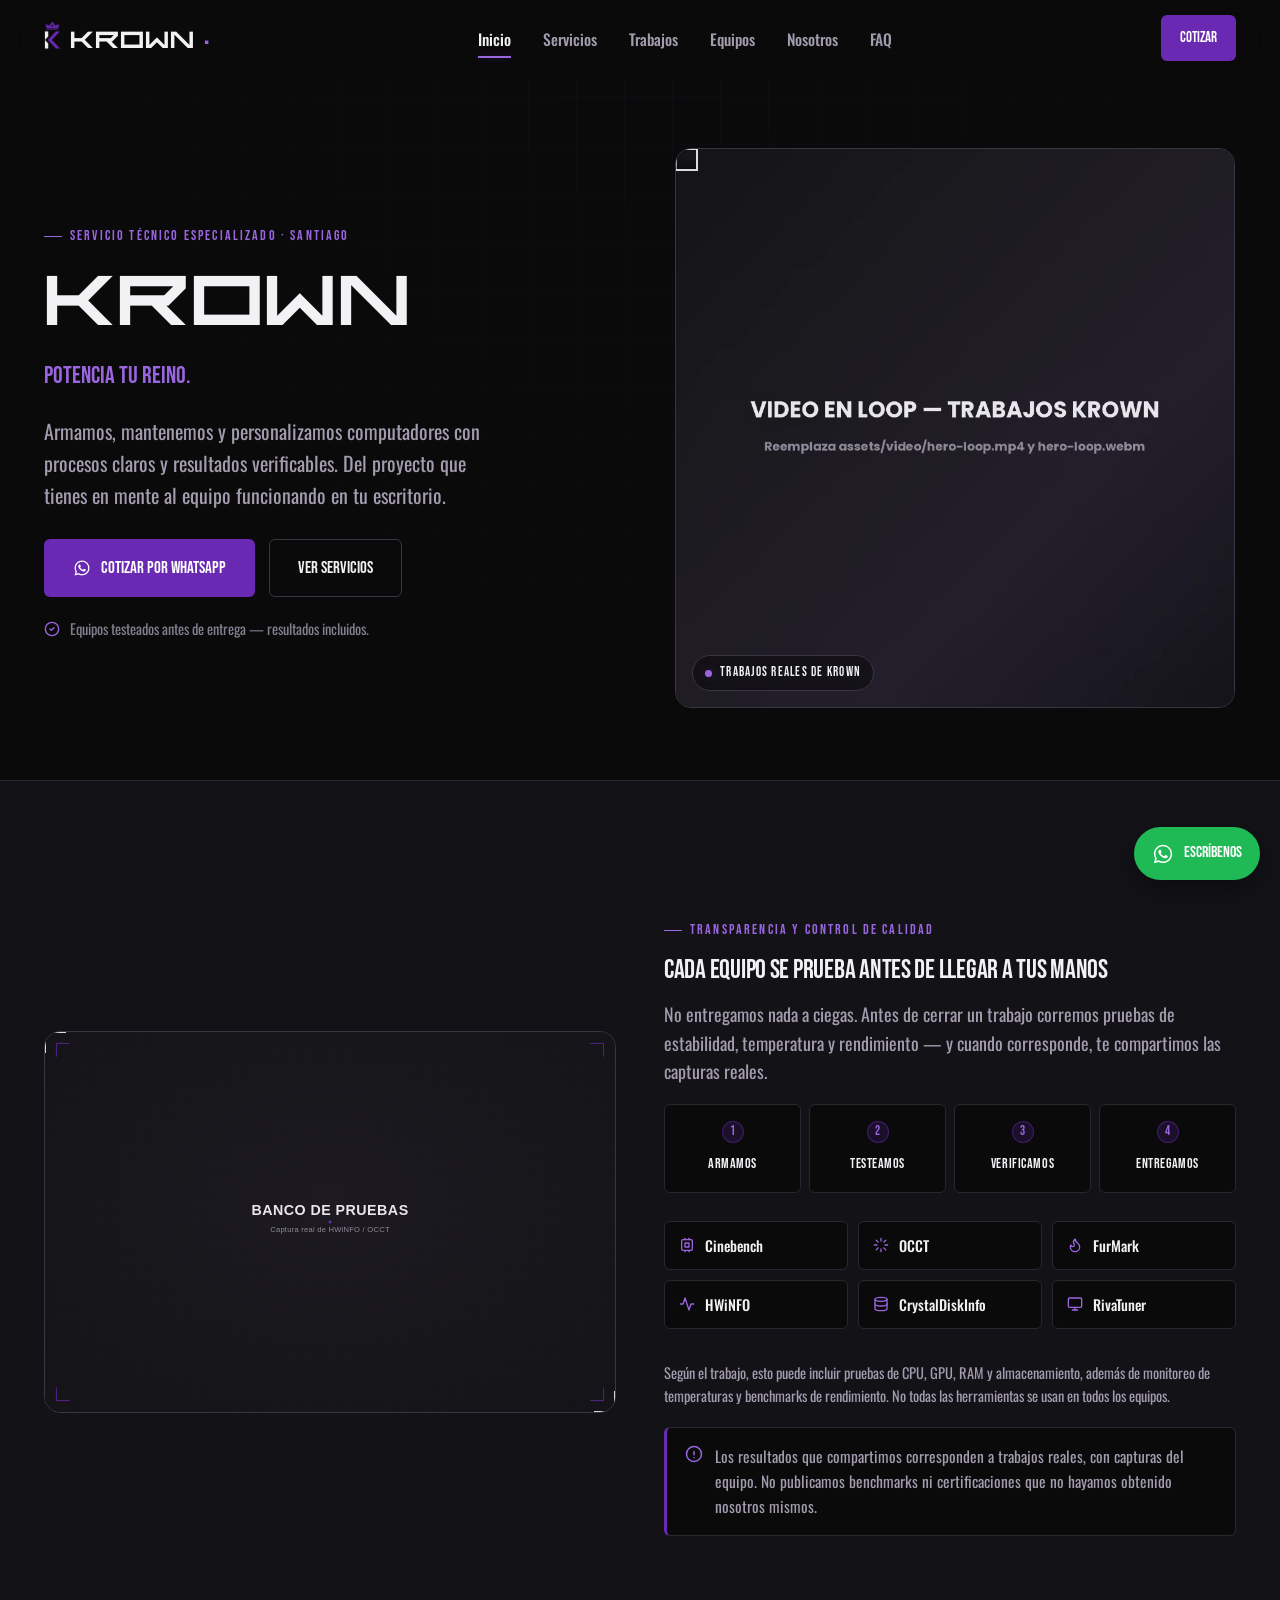
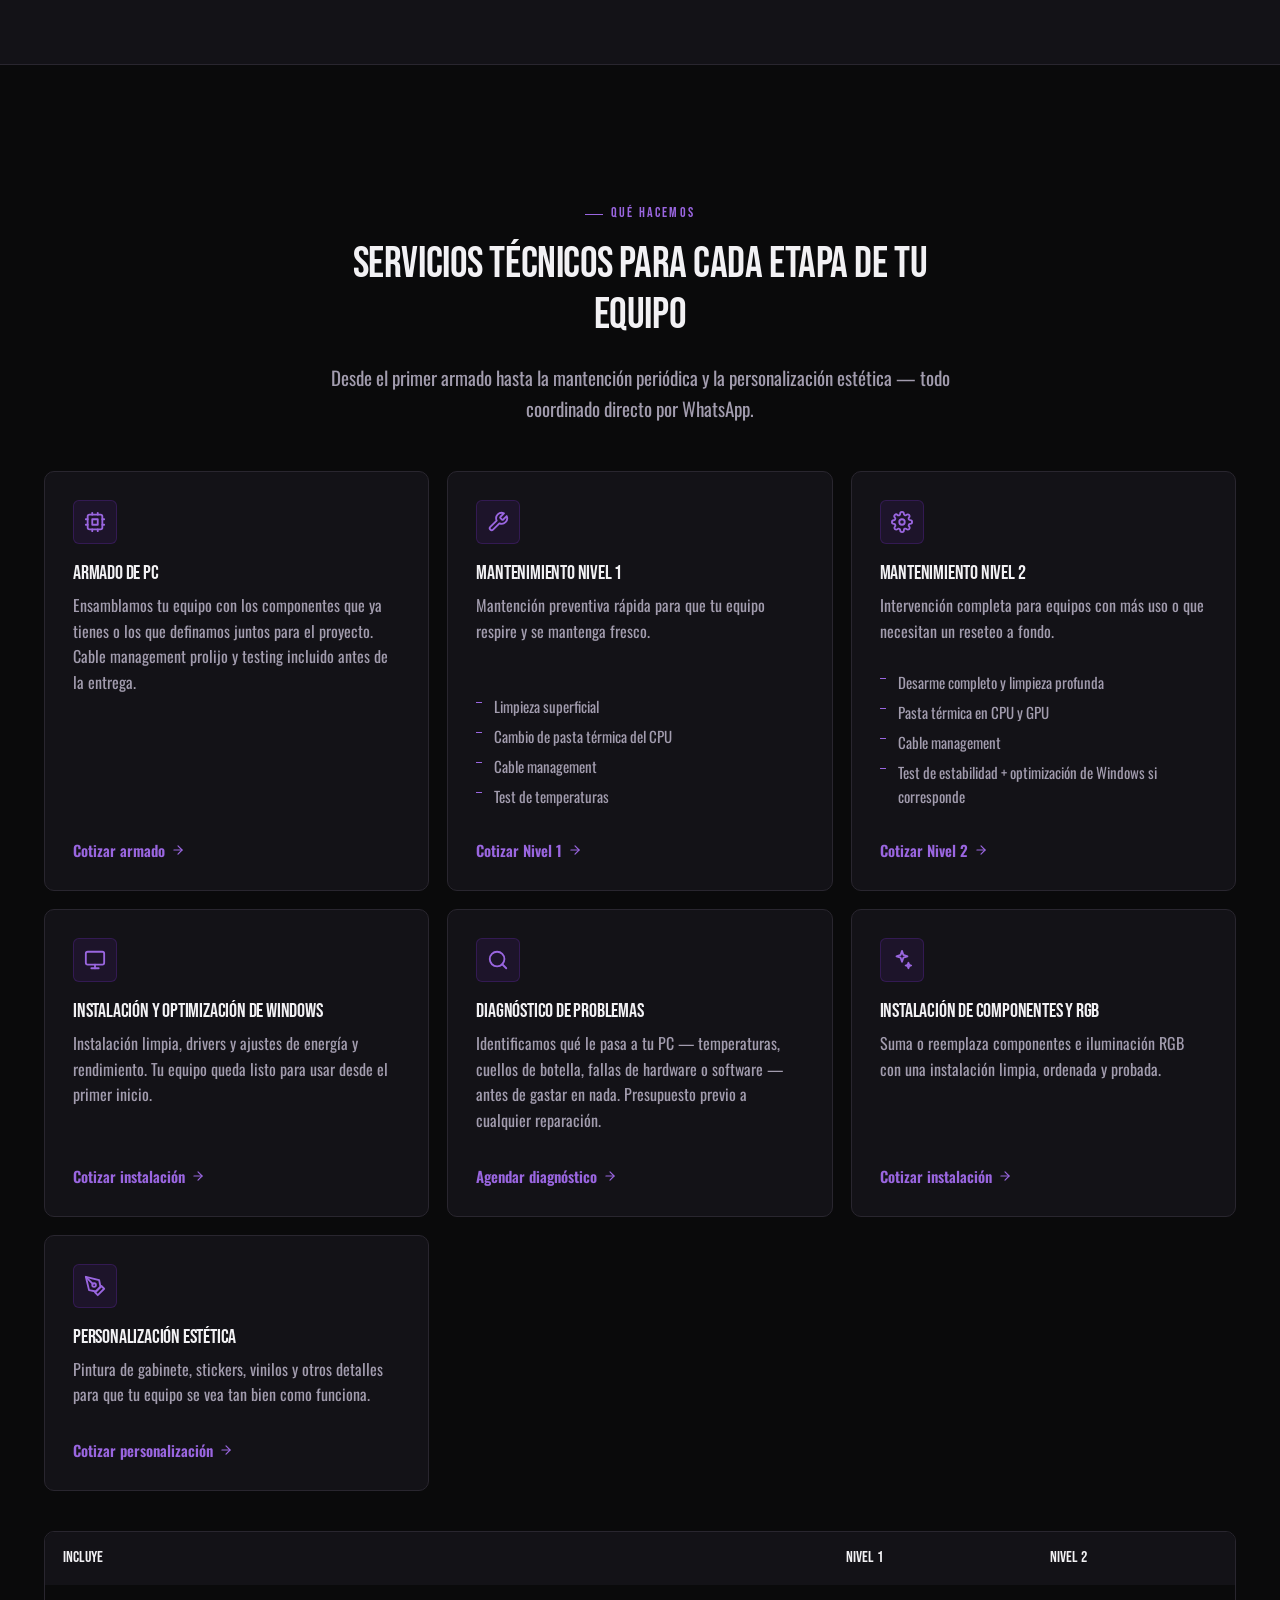
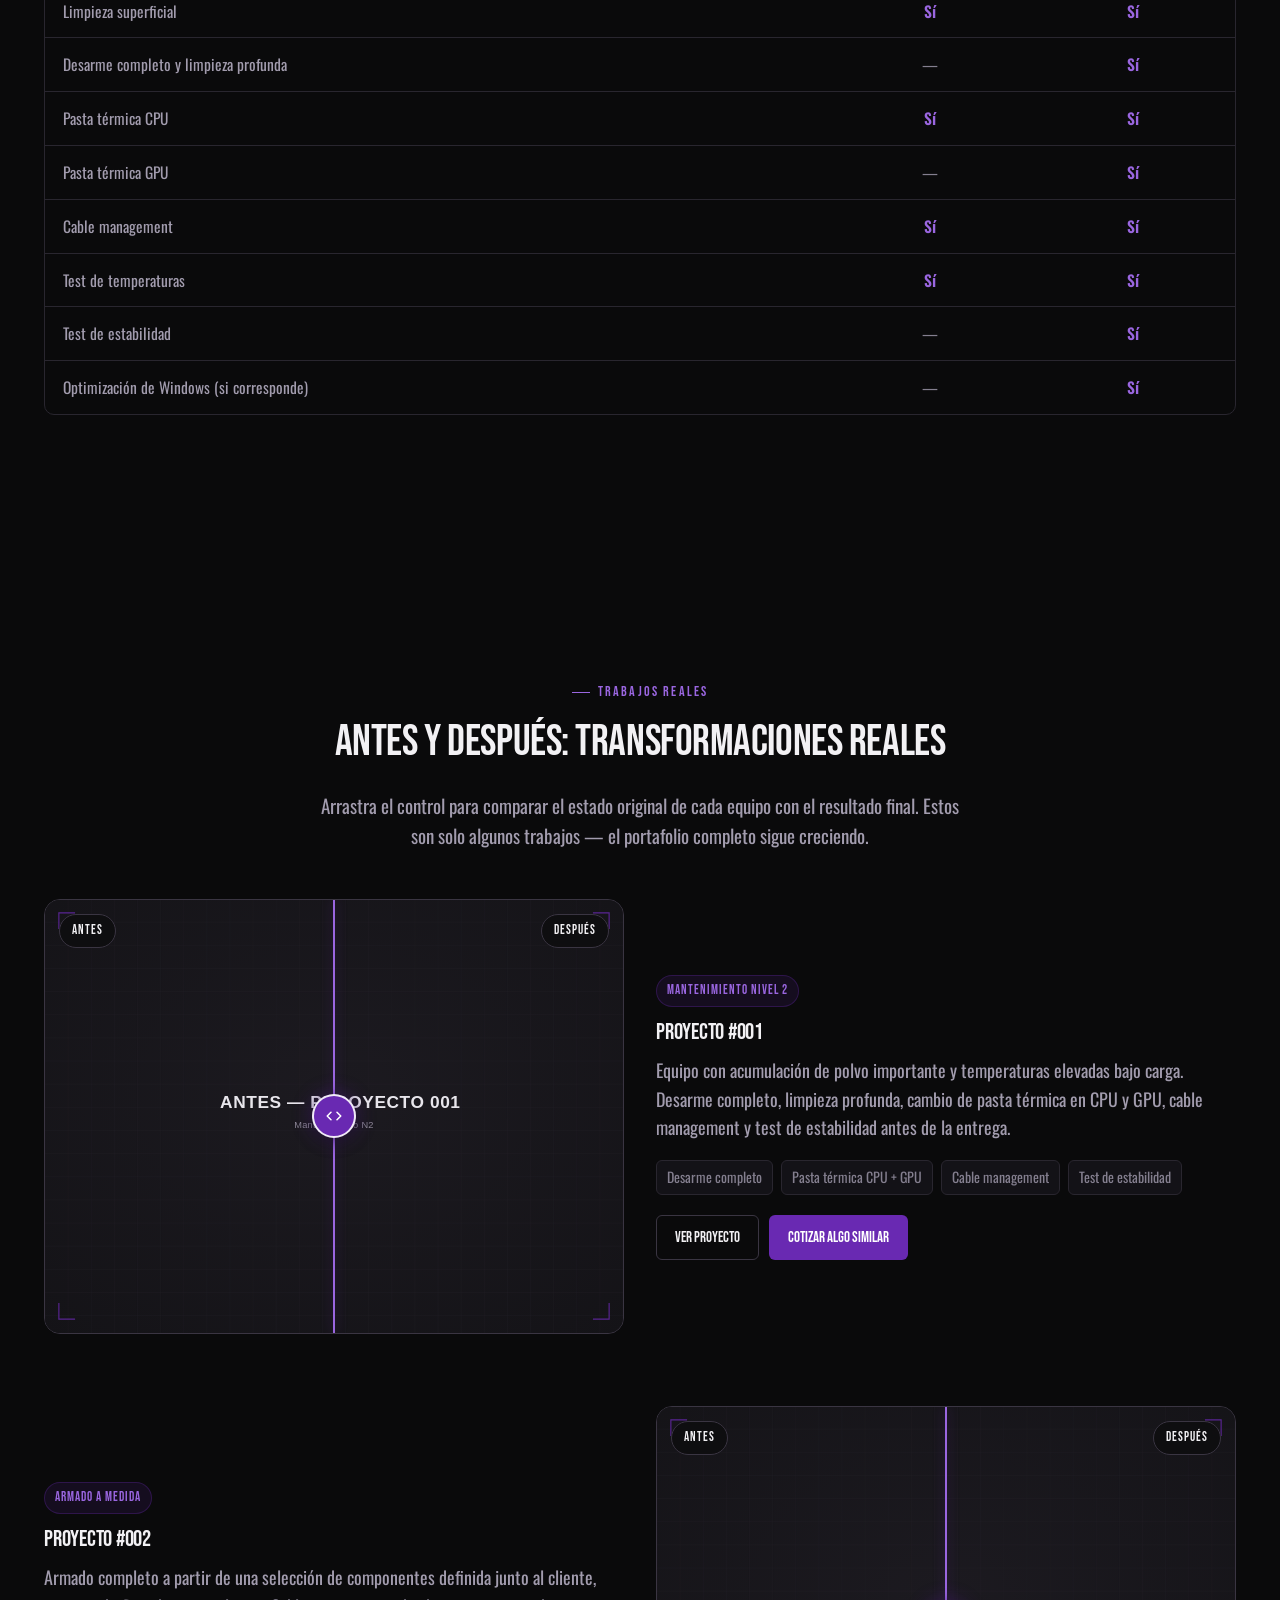
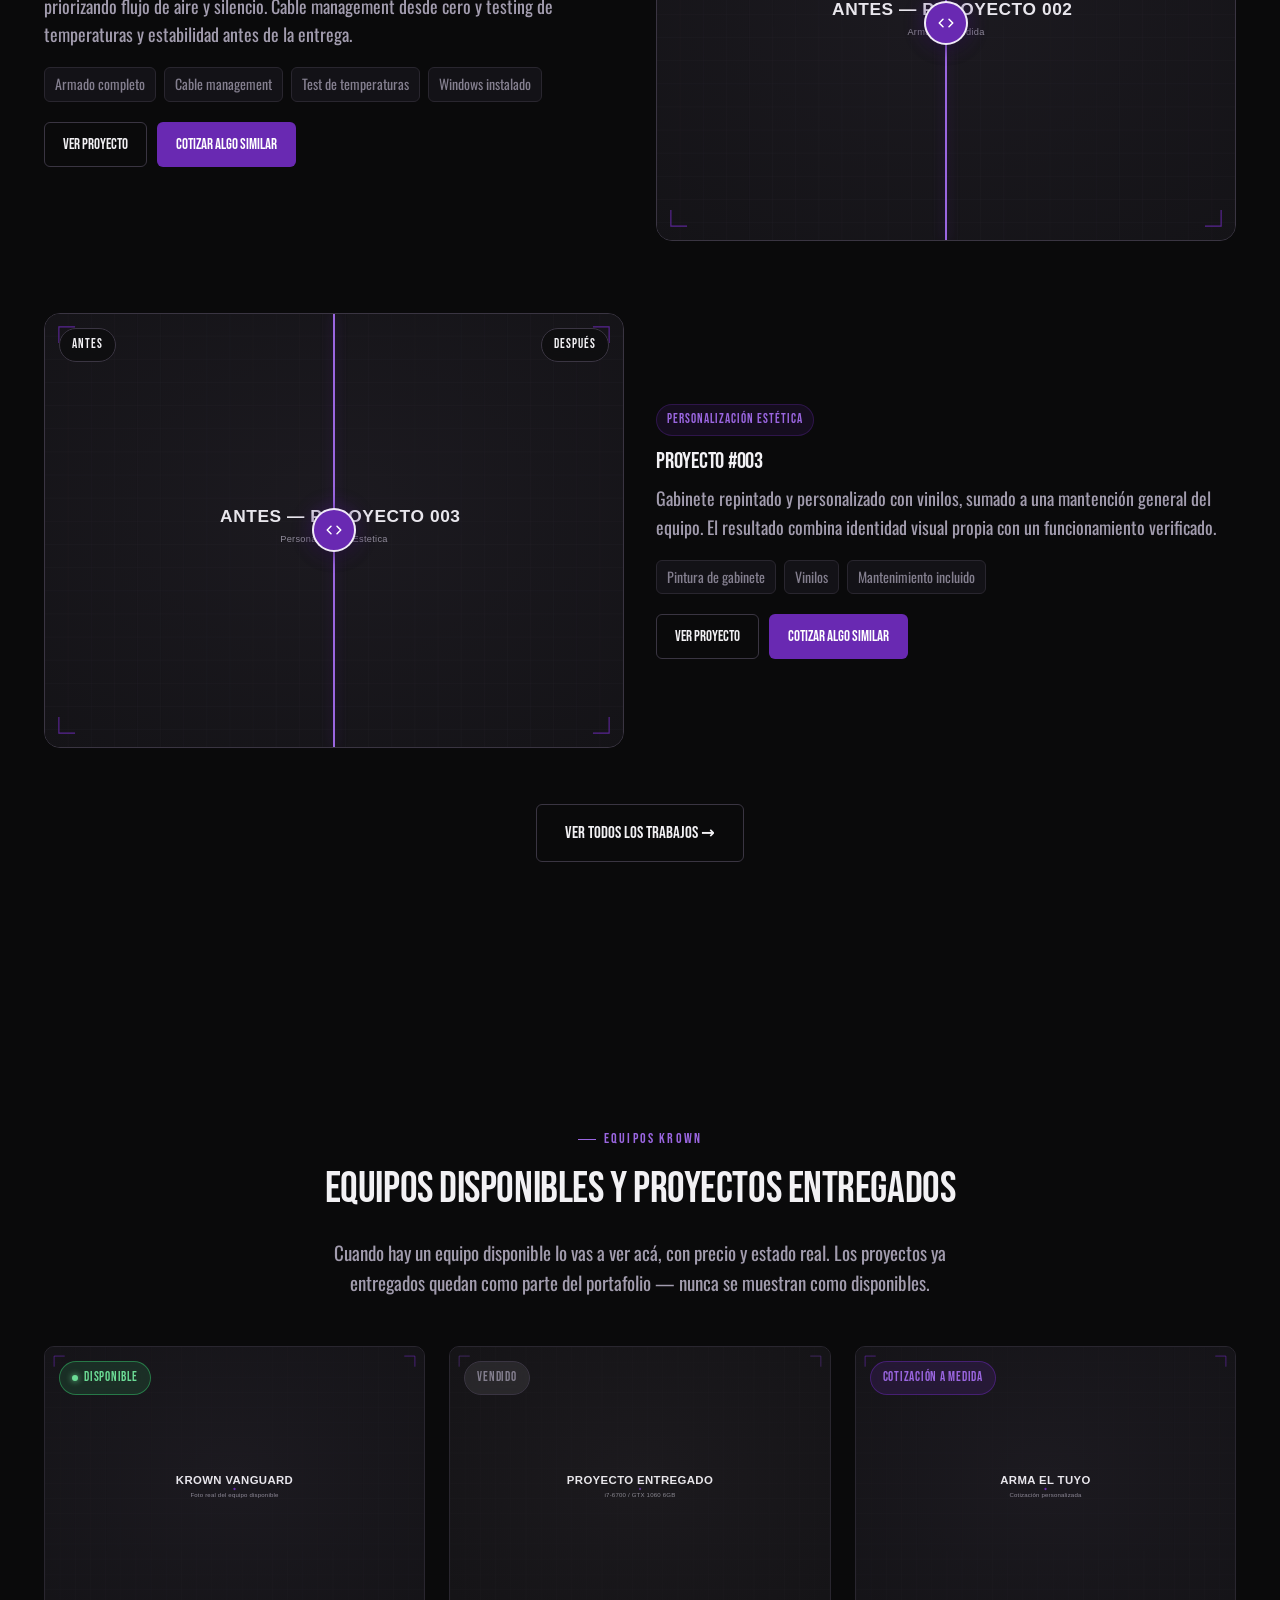
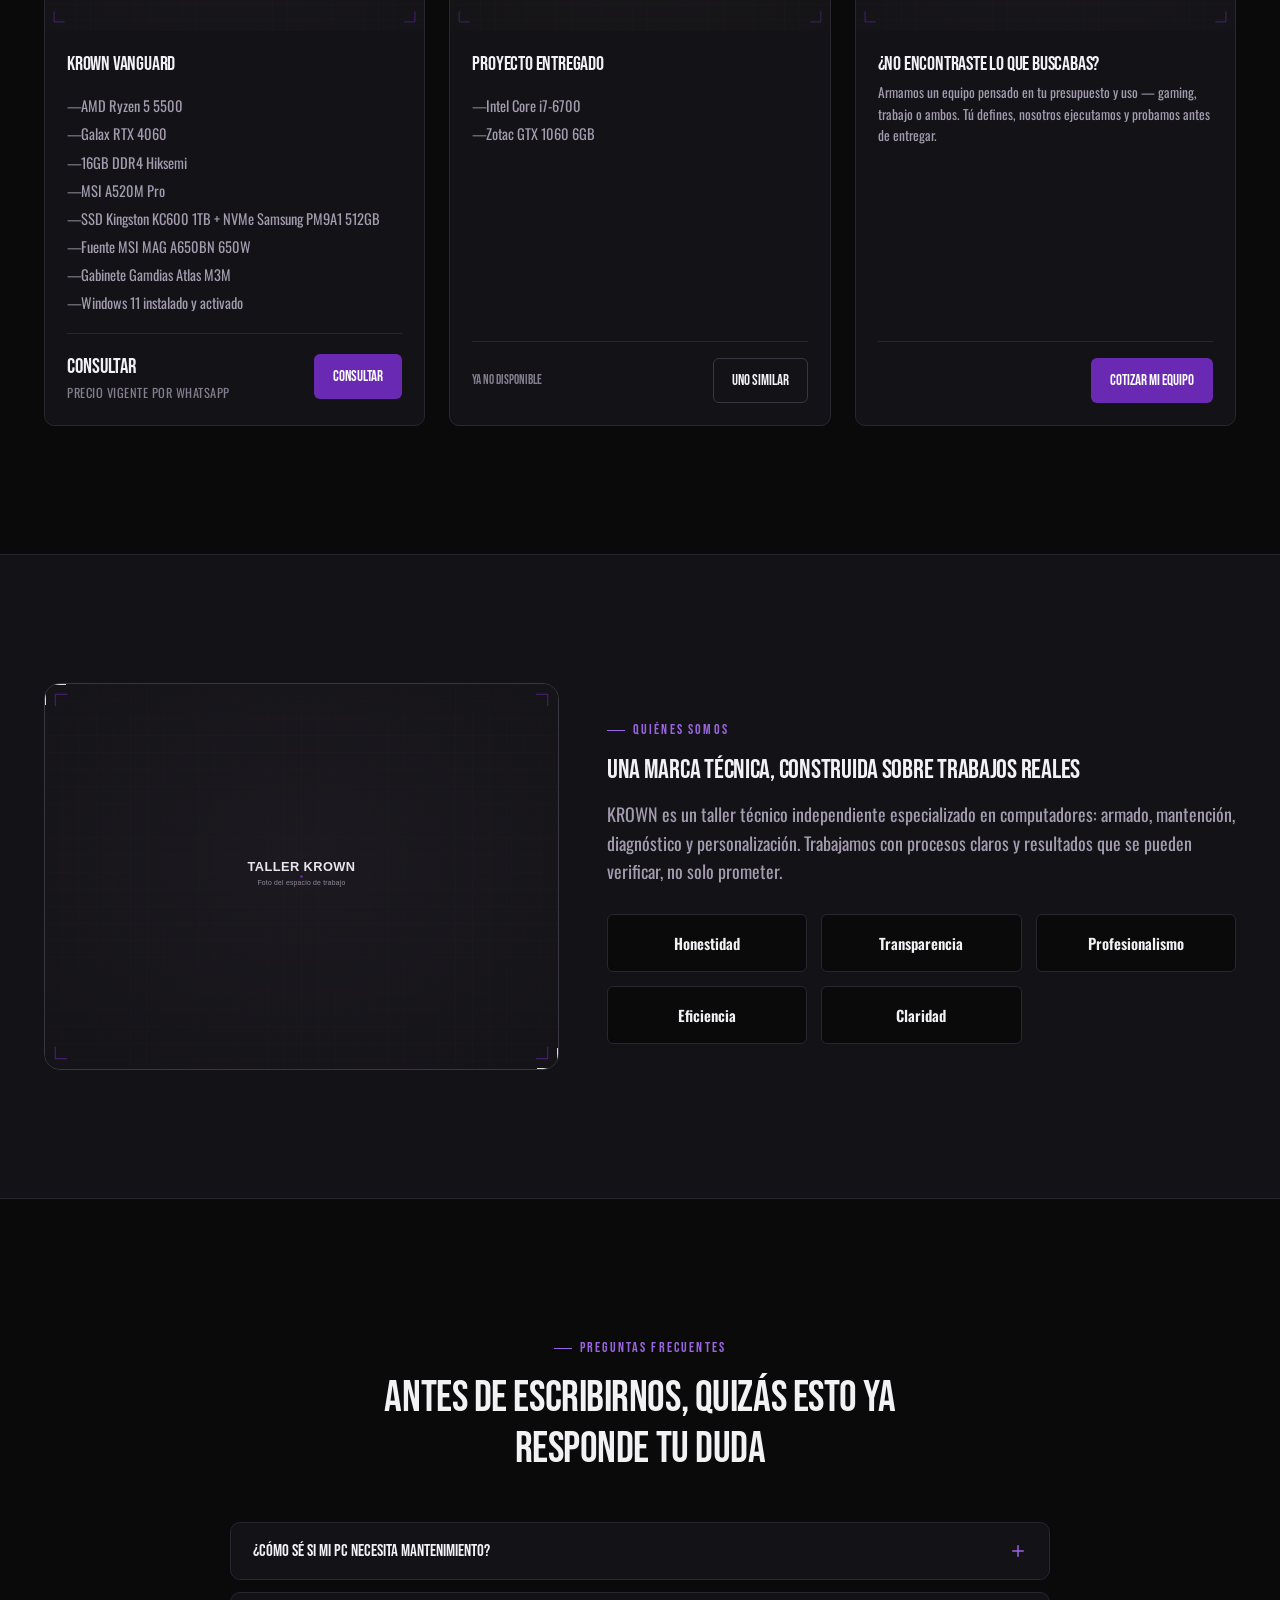
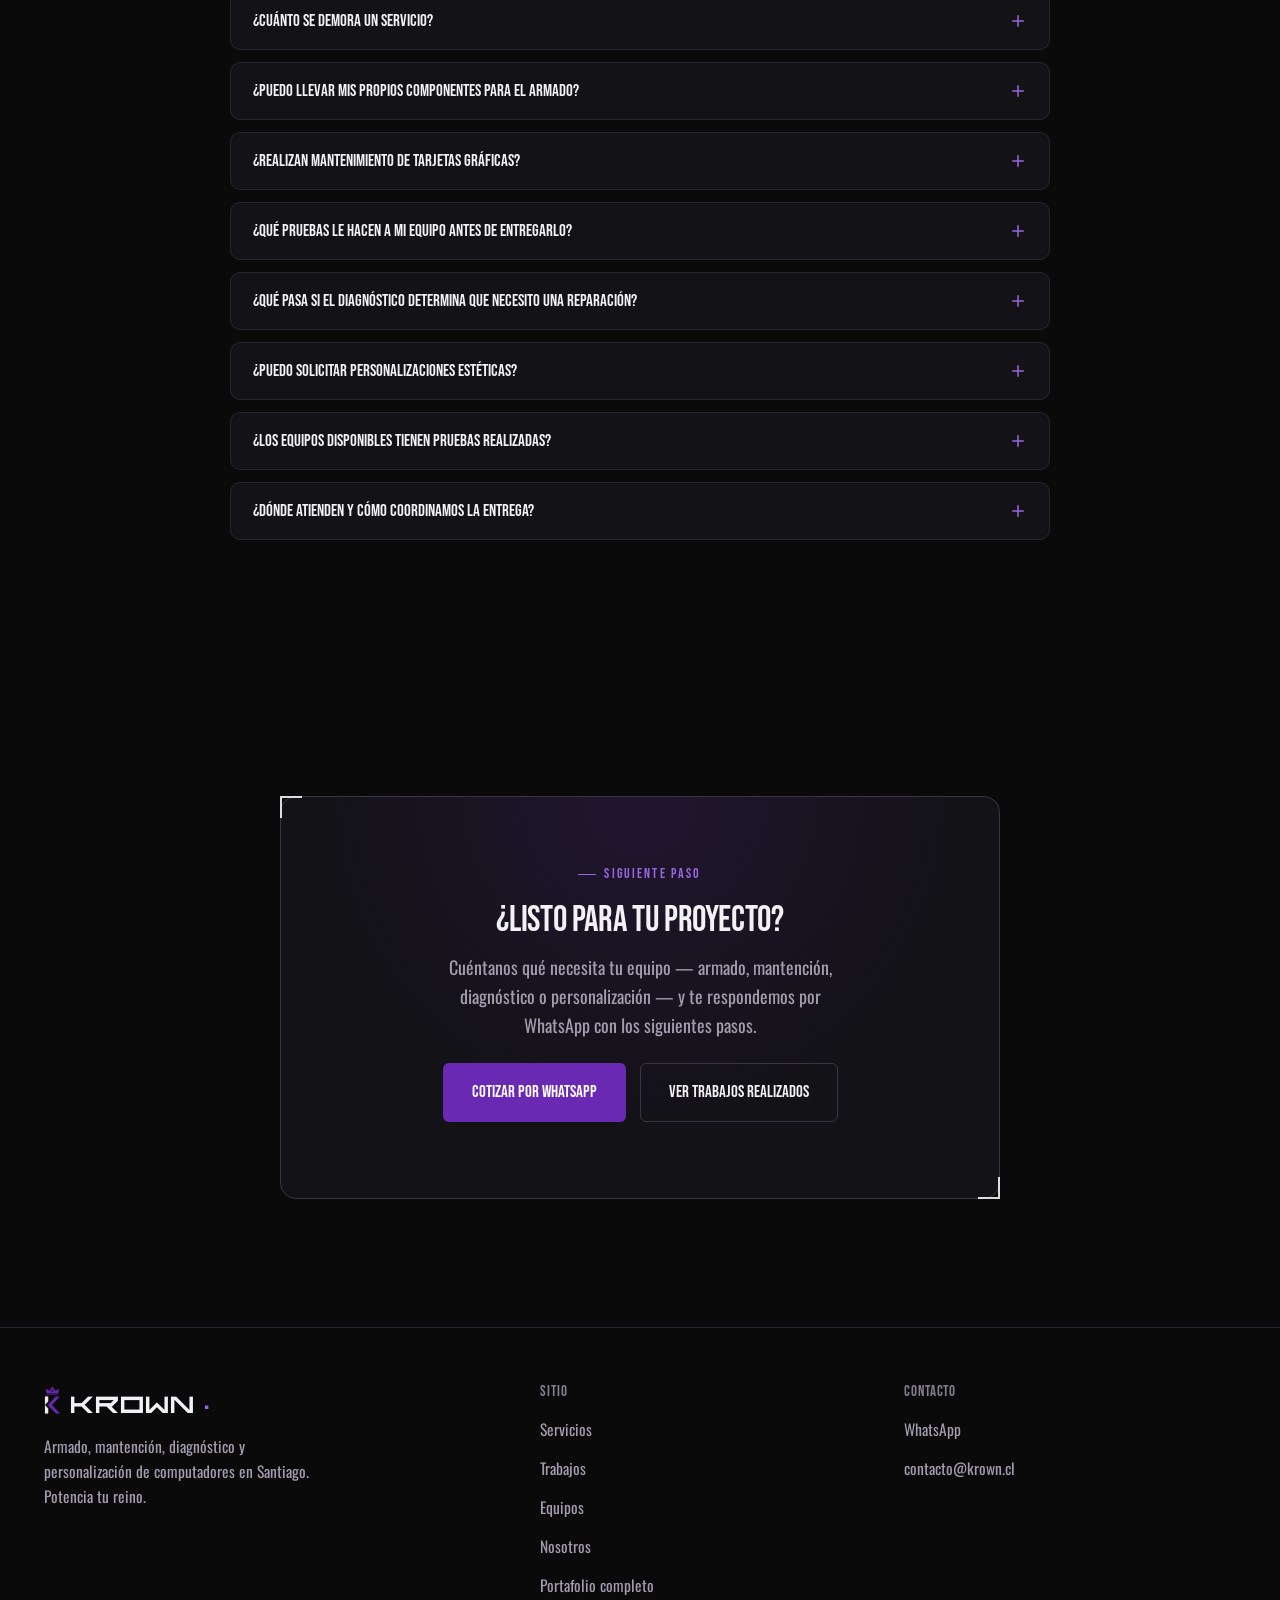
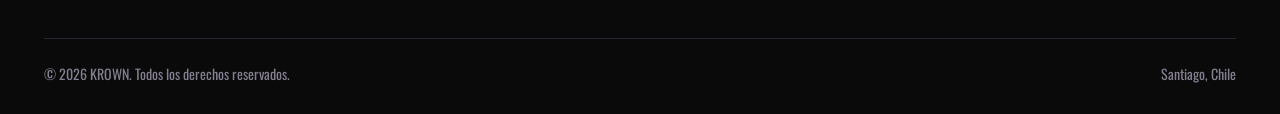
==== index.html @ f1e2ce22 "Add files via upload" ====
<!doctype html>
<html lang="es">
<head>
<meta charset="UTF-8" />
<meta name="viewport" content="width=device-width, initial-scale=1.0" />
<title>KROWN — Armado, mantención y personalización de PC en Santiago</title>
<meta name="description" content="KROWN es un taller técnico especializado en armado, mantención, diagnóstico y personalización de computadores en Santiago. Equipos probados antes de entregarlos." />

<meta property="og:type" content="website" />
<meta property="og:title" content="KROWN — Potencia tu reino" />
<meta property="og:description" content="Armado, mantención, diagnóstico y personalización de PC en Santiago. Equipos probados antes de entregarlos." />
<meta property="og:image" content="assets/logo/krown-lockup-dark.png" />

<link rel="icon" type="image/x-icon" href="favicon.ico" />
<link rel="icon" type="image/png" sizes="32x32" href="favicon-32x32.png" />
<link rel="icon" type="image/png" sizes="16x16" href="favicon-16x16.png" />
<link rel="apple-touch-icon" sizes="180x180" href="apple-touch-icon.png" />
<link rel="manifest" href="site.webmanifest" />

<link rel="stylesheet" href="css/styles.css" />
</head>
<body>

<a href="#main" class="skip-link">Saltar al contenido</a>

<!-- ============ HEADER ============ -->
<header class="site-header">
  <div class="container">
    <a href="#inicio" class="logo">
      <img src="assets/logo/krown-icon.png" alt="" class="logo-icon" width="24" height="42" />
      <span class="logo-text">KROWN</span><span class="logo-dot">.</span>
    </a>

    <nav class="nav-desktop" aria-label="Navegación principal">
      <ul>
        <li><a href="#inicio">Inicio</a></li>
        <li><a href="#servicios">Servicios</a></li>
        <li><a href="#trabajos">Trabajos</a></li>
        <li><a href="#equipos">Equipos</a></li>
        <li><a href="#nosotros">Nosotros</a></li>
        <li><a href="#faq">FAQ</a></li>
      </ul>
    </nav>

    <div class="header-actions">
      <a href="#" class="btn btn-primary btn-sm" data-wa="cotizarGeneral">Cotizar</a>
      <button class="nav-toggle" aria-label="Abrir menú" aria-expanded="false">
        <svg viewBox="0 0 24 24" fill="none" stroke="currentColor" stroke-width="2" stroke-linecap="round" aria-hidden="true"><line x1="3" y1="6" x2="21" y2="6"/><line x1="3" y1="12" x2="21" y2="12"/><line x1="3" y1="18" x2="21" y2="18"/></svg>
      </button>
    </div>
  </div>
</header>

<nav class="nav-mobile" aria-label="Navegación móvil">
  <ul>
    <li><a href="#inicio">Inicio</a></li>
    <li><a href="#servicios">Servicios</a></li>
    <li><a href="#trabajos">Trabajos</a></li>
    <li><a href="#equipos">Equipos</a></li>
    <li><a href="#nosotros">Nosotros</a></li>
    <li><a href="#faq">FAQ</a></li>
    <li><a href="trabajos.html">Portafolio completo</a></li>
  </ul>
  <div class="container">
    <a href="#" class="btn btn-primary btn-block" data-wa="cotizarGeneral">Cotizar por WhatsApp</a>
  </div>
</nav>

<main id="main">

  <!-- ============ HERO ============ -->
  <section class="hero" id="inicio">
    <div class="bg-grid" aria-hidden="true"></div>
    <div class="container">
      <div class="hero-copy">
        <span class="eyebrow">Servicio técnico especializado · Santiago</span>
        <h1>KROWN</h1>
        <p class="slogan">Potencia tu reino.</p>
        <p class="lead">Armamos, mantenemos y personalizamos computadores con procesos claros y resultados verificables. Del proyecto que tienes en mente al equipo funcionando en tu escritorio.</p>

        <div class="hero-ctas">
          <a href="#" class="btn btn-primary" data-wa="cotizarGeneral">
            <svg viewBox="0 0 24 24" fill="currentColor" aria-hidden="true"><path d="M12.04 2C6.58 2 2.13 6.45 2.13 11.91c0 1.75.46 3.45 1.32 4.95L2.05 22l5.25-1.38a9.9 9.9 0 0 0 4.74 1.21h.01c5.46 0 9.91-4.45 9.91-9.91 0-2.65-1.03-5.14-2.9-7.01A9.82 9.82 0 0 0 12.04 2zm0 18.14h-.01a8.2 8.2 0 0 1-4.18-1.15l-.3-.18-3.12.82.83-3.04-.2-.31a8.2 8.2 0 0 1-1.26-4.37c0-4.54 3.7-8.24 8.25-8.24 2.2 0 4.27.86 5.83 2.42a8.17 8.17 0 0 1 2.41 5.83c0 4.55-3.7 8.24-8.25 8.24zm4.52-6.17c-.25-.12-1.47-.72-1.7-.81-.23-.08-.39-.12-.56.13-.17.25-.64.81-.78.97-.14.17-.29.19-.54.06-.25-.12-1.04-.38-1.98-1.22-.73-.65-1.23-1.46-1.37-1.71-.14-.25-.02-.38.11-.51.11-.11.25-.29.37-.43.12-.14.16-.25.25-.41.08-.17.04-.31-.02-.44-.06-.12-.56-1.35-.77-1.85-.2-.48-.41-.42-.56-.43h-.48c-.17 0-.44.06-.67.31-.23.25-.87.85-.87 2.08 0 1.22.89 2.4 1.01 2.57.12.17 1.75 2.67 4.24 3.74.59.26 1.05.41 1.41.52.59.19 1.13.16 1.56.1.48-.07 1.47-.6 1.67-1.18.21-.58.21-1.07.15-1.18-.06-.1-.23-.17-.48-.29z"/></svg>
            Cotizar por WhatsApp
          </a>
          <a href="#servicios" class="btn btn-ghost">Ver servicios</a>
        </div>

        <div class="hero-trust">
          <svg viewBox="0 0 24 24" fill="none" stroke="currentColor" stroke-width="2" stroke-linecap="round" stroke-linejoin="round" aria-hidden="true"><path d="M9 12l2 2 4-4"/><circle cx="12" cy="12" r="10"/></svg>
          Equipos testeados antes de entrega — resultados incluidos.
        </div>
      </div>

      <div class="hero-media hud-frame reveal">
        <video autoplay muted loop playsinline poster="assets/video/hero-poster.jpg">
          <source src="assets/video/hero-loop.webm" type="video/webm" />
          <source src="assets/video/hero-loop.mp4" type="video/mp4" />
        </video>
        <span class="hero-media-tag"><span class="dot"></span> Trabajos reales de KROWN</span>
      </div>
    </div>
  </section>

  <!-- ============ PROCESO / TESTING ============ -->
  <section class="testing" id="proceso">
    <div class="container">
      <div class="testing-media hud-frame reveal">
        <img src="assets/img/misc/testing-bench.svg" alt="Banco de pruebas KROWN con monitoreo de temperaturas y estabilidad" loading="lazy" decoding="async" />
      </div>

      <div class="testing-copy reveal">
        <span class="eyebrow">Transparencia y control de calidad</span>
        <h2>Cada equipo se prueba antes de llegar a tus manos</h2>
        <p>No entregamos nada a ciegas. Antes de cerrar un trabajo corremos pruebas de estabilidad, temperatura y rendimiento — y cuando corresponde, te compartimos las capturas reales.</p>

        <div class="proceso-steps">
          <div class="proceso-step"><span class="num">1</span><span class="label">Armamos</span></div>
          <div class="proceso-step"><span class="num">2</span><span class="label">Testeamos</span></div>
          <div class="proceso-step"><span class="num">3</span><span class="label">Verificamos</span></div>
          <div class="proceso-step"><span class="num">4</span><span class="label">Entregamos</span></div>
        </div>

        <div class="testing-tools">
          <div class="testing-tool"><svg viewBox="0 0 24 24" fill="none" stroke="currentColor" stroke-width="2" stroke-linecap="round" stroke-linejoin="round" aria-hidden="true"><rect x="4" y="4" width="16" height="16" rx="2"/><rect x="9" y="9" width="6" height="6"/><line x1="9" y1="2" x2="9" y2="4"/><line x1="15" y1="2" x2="15" y2="4"/><line x1="9" y1="20" x2="9" y2="22"/><line x1="15" y1="20" x2="15" y2="22"/></svg> Cinebench</div>
          <div class="testing-tool"><svg viewBox="0 0 24 24" fill="none" stroke="currentColor" stroke-width="2" stroke-linecap="round" stroke-linejoin="round" aria-hidden="true"><path d="M12 2v4M12 18v4M4.9 4.9l2.8 2.8M16.3 16.3l2.8 2.8M2 12h4M18 12h4M4.9 19.1l2.8-2.8M16.3 7.7l2.8-2.8"/></svg> OCCT</div>
          <div class="testing-tool"><svg viewBox="0 0 24 24" fill="none" stroke="currentColor" stroke-width="2" stroke-linecap="round" stroke-linejoin="round" aria-hidden="true"><path d="M8.5 14.5A2.5 2.5 0 0 0 11 12c0-1.38-.5-2-1-3-1.072-2.143-.224-4.054 2-6 .5 2.5 2 4.9 4 6.5 2 1.6 3 3.5 3 5.5a7 7 0 1 1-14 0c0-1.153.433-2.294 1-3a2.5 2.5 0 0 0 2.5 2.5z"/></svg> FurMark</div>
          <div class="testing-tool"><svg viewBox="0 0 24 24" fill="none" stroke="currentColor" stroke-width="2" stroke-linecap="round" stroke-linejoin="round" aria-hidden="true"><path d="M22 12h-4l-3 9L9 3l-3 9H2"/></svg> HWiNFO</div>
          <div class="testing-tool"><svg viewBox="0 0 24 24" fill="none" stroke="currentColor" stroke-width="2" stroke-linecap="round" stroke-linejoin="round" aria-hidden="true"><ellipse cx="12" cy="5" rx="9" ry="3"/><path d="M3 5v14c0 1.66 4.03 3 9 3s9-1.34 9-3V5"/><path d="M3 12c0 1.66 4.03 3 9 3s9-1.34 9-3"/></svg> CrystalDiskInfo</div>
          <div class="testing-tool"><svg viewBox="0 0 24 24" fill="none" stroke="currentColor" stroke-width="2" stroke-linecap="round" stroke-linejoin="round" aria-hidden="true"><rect x="2" y="3" width="20" height="14" rx="2"/><line x1="8" y1="21" x2="16" y2="21"/><line x1="12" y1="17" x2="12" y2="21"/></svg> RivaTuner</div>
        </div>

        <p style="margin-bottom:20px; font-size:14.5px;">Según el trabajo, esto puede incluir pruebas de CPU, GPU, RAM y almacenamiento, además de monitoreo de temperaturas y benchmarks de rendimiento. No todas las herramientas se usan en todos los equipos.</p>

        <div class="testing-note">
          <svg viewBox="0 0 24 24" fill="none" stroke="currentColor" stroke-width="2" stroke-linecap="round" stroke-linejoin="round" aria-hidden="true" style="width:18px;height:18px;flex-shrink:0;color:var(--purple-light);margin-top:1px;"><path d="M12 9v4"/><path d="M12 17h.01"/><circle cx="12" cy="12" r="10"/></svg>
          <span>Los resultados que compartimos corresponden a trabajos reales, con capturas del equipo. No publicamos benchmarks ni certificaciones que no hayamos obtenido nosotros mismos.</span>
        </div>
      </div>
    </div>
  </section>

  <!-- ============ SERVICIOS ============ -->
  <section id="servicios">
    <div class="container">
      <div class="section-head section-head--center">
        <span class="eyebrow">Qué hacemos</span>
        <h2>Servicios técnicos para cada etapa de tu equipo</h2>
        <p>Desde el primer armado hasta la mantención periódica y la personalización estética — todo coordinado directo por WhatsApp.</p>
      </div>

      <div class="servicios-grid">

        <article class="card servicio-card reveal">
          <div class="servicio-icon"><svg aria-hidden="true" viewBox="0 0 24 24" fill="none" stroke="currentColor" stroke-width="2" stroke-linecap="round" stroke-linejoin="round"><rect x="4" y="4" width="16" height="16" rx="2"/><rect x="9" y="9" width="6" height="6"/><line x1="9" y1="2" x2="9" y2="4"/><line x1="15" y1="2" x2="15" y2="4"/><line x1="9" y1="20" x2="9" y2="22"/><line x1="15" y1="20" x2="15" y2="22"/><line x1="2" y1="9" x2="4" y2="9"/><line x1="2" y1="15" x2="4" y2="15"/><line x1="20" y1="9" x2="22" y2="9"/><line x1="20" y1="15" x2="22" y2="15"/></svg></div>
          <h3>Armado de PC</h3>
          <p>Ensamblamos tu equipo con los componentes que ya tienes o los que definamos juntos para el proyecto. Cable management prolijo y testing incluido antes de la entrega.</p>
          <a href="#" class="servicio-link" data-wa="servicio" data-wa-param="Armado de PC">
            Cotizar armado
            <svg viewBox="0 0 24 24" fill="none" stroke="currentColor" stroke-width="2" stroke-linecap="round" stroke-linejoin="round" aria-hidden="true"><line x1="5" y1="12" x2="19" y2="12"/><polyline points="12 5 19 12 12 19"/></svg>
          </a>
        </article>

        <article class="card servicio-card reveal">
          <div class="servicio-icon"><svg aria-hidden="true" viewBox="0 0 24 24" fill="none" stroke="currentColor" stroke-width="2" stroke-linecap="round" stroke-linejoin="round"><path d="M14.7 6.3a1 1 0 0 0 0 1.4l1.6 1.6a1 1 0 0 0 1.4 0l3.77-3.77a6 6 0 0 1-7.94 7.94l-6.91 6.91a2.12 2.12 0 0 1-3-3l6.91-6.91a6 6 0 0 1 7.94-7.94l-3.76 3.76z"/></svg></div>
          <h3>Mantenimiento Nivel 1</h3>
          <p>Mantención preventiva rápida para que tu equipo respire y se mantenga fresco.</p>
          <ul class="servicio-list">
            <li>Limpieza superficial</li>
            <li>Cambio de pasta térmica del CPU</li>
            <li>Cable management</li>
            <li>Test de temperaturas</li>
          </ul>
          <a href="#" class="servicio-link" data-wa="servicio" data-wa-param="Mantenimiento Nivel 1">
            Cotizar Nivel 1
            <svg viewBox="0 0 24 24" fill="none" stroke="currentColor" stroke-width="2" stroke-linecap="round" stroke-linejoin="round" aria-hidden="true"><line x1="5" y1="12" x2="19" y2="12"/><polyline points="12 5 19 12 12 19"/></svg>
          </a>
        </article>

        <article class="card servicio-card reveal">
          <div class="servicio-icon"><svg aria-hidden="true" viewBox="0 0 24 24" fill="none" stroke="currentColor" stroke-width="2" stroke-linecap="round" stroke-linejoin="round"><circle cx="12" cy="12" r="3"/><path d="M19.4 15a1.65 1.65 0 0 0 .33 1.82l.06.06a2 2 0 1 1-2.83 2.83l-.06-.06a1.65 1.65 0 0 0-1.82-.33 1.65 1.65 0 0 0-1 1.51V21a2 2 0 0 1-4 0v-.09A1.65 1.65 0 0 0 9 19.4a1.65 1.65 0 0 0-1.82.33l-.06.06a2 2 0 1 1-2.83-2.83l.06-.06a1.65 1.65 0 0 0 .33-1.82 1.65 1.65 0 0 0-1.51-1H3a2 2 0 0 1 0-4h.09A1.65 1.65 0 0 0 4.6 9a1.65 1.65 0 0 0-.33-1.82l-.06-.06a2 2 0 1 1 2.83-2.83l.06.06a1.65 1.65 0 0 0 1.82.33H9a1.65 1.65 0 0 0 1-1.51V3a2 2 0 0 1 4 0v.09a1.65 1.65 0 0 0 1 1.51 1.65 1.65 0 0 0 1.82-.33l.06-.06a2 2 0 1 1 2.83 2.83l-.06.06a1.65 1.65 0 0 0-.33 1.82V9a1.65 1.65 0 0 0 1.51 1H21a2 2 0 0 1 0 4h-.09a1.65 1.65 0 0 0-1.51 1z"/></svg></div>
          <h3>Mantenimiento Nivel 2</h3>
          <p>Intervención completa para equipos con más uso o que necesitan un reseteo a fondo.</p>
          <ul class="servicio-list">
            <li>Desarme completo y limpieza profunda</li>
            <li>Pasta térmica en CPU y GPU</li>
            <li>Cable management</li>
            <li>Test de estabilidad + optimización de Windows si corresponde</li>
          </ul>
          <a href="#" class="servicio-link" data-wa="servicio" data-wa-param="Mantenimiento Nivel 2">
            Cotizar Nivel 2
            <svg viewBox="0 0 24 24" fill="none" stroke="currentColor" stroke-width="2" stroke-linecap="round" stroke-linejoin="round" aria-hidden="true"><line x1="5" y1="12" x2="19" y2="12"/><polyline points="12 5 19 12 12 19"/></svg>
          </a>
        </article>

        <article class="card servicio-card reveal">
          <div class="servicio-icon"><svg aria-hidden="true" viewBox="0 0 24 24" fill="none" stroke="currentColor" stroke-width="2" stroke-linecap="round" stroke-linejoin="round"><rect x="2" y="3" width="20" height="14" rx="2"/><line x1="8" y1="21" x2="16" y2="21"/><line x1="12" y1="17" x2="12" y2="21"/></svg></div>
          <h3>Instalación y optimización de Windows</h3>
          <p>Instalación limpia, drivers y ajustes de energía y rendimiento. Tu equipo queda listo para usar desde el primer inicio.</p>
          <a href="#" class="servicio-link" data-wa="servicio" data-wa-param="Instalación y optimización de Windows">
            Cotizar instalación
            <svg viewBox="0 0 24 24" fill="none" stroke="currentColor" stroke-width="2" stroke-linecap="round" stroke-linejoin="round" aria-hidden="true"><line x1="5" y1="12" x2="19" y2="12"/><polyline points="12 5 19 12 12 19"/></svg>
          </a>
        </article>

        <article class="card servicio-card reveal">
          <div class="servicio-icon"><svg aria-hidden="true" viewBox="0 0 24 24" fill="none" stroke="currentColor" stroke-width="2" stroke-linecap="round" stroke-linejoin="round"><circle cx="11" cy="11" r="8"/><line x1="21" y1="21" x2="16.65" y2="16.65"/></svg></div>
          <h3>Diagnóstico de problemas</h3>
          <p>Identificamos qué le pasa a tu PC — temperaturas, cuellos de botella, fallas de hardware o software — antes de gastar en nada. Presupuesto previo a cualquier reparación.</p>
          <a href="#" class="servicio-link" data-wa="diagnostico">
            Agendar diagnóstico
            <svg viewBox="0 0 24 24" fill="none" stroke="currentColor" stroke-width="2" stroke-linecap="round" stroke-linejoin="round" aria-hidden="true"><line x1="5" y1="12" x2="19" y2="12"/><polyline points="12 5 19 12 12 19"/></svg>
          </a>
        </article>

        <article class="card servicio-card reveal">
          <div class="servicio-icon"><svg aria-hidden="true" viewBox="0 0 24 24" fill="none" stroke="currentColor" stroke-width="2" stroke-linecap="round" stroke-linejoin="round"><path d="M12 2l1.5 4.5L18 8l-4.5 1.5L12 14l-1.5-4.5L6 8l4.5-1.5z"/><path d="M19 15l.8 2.2L22 18l-2.2.8L19 21l-.8-2.2L16 18l2.2-.8z"/></svg></div>
          <h3>Instalación de componentes y RGB</h3>
          <p>Suma o reemplaza componentes e iluminación RGB con una instalación limpia, ordenada y probada.</p>
          <a href="#" class="servicio-link" data-wa="servicio" data-wa-param="Instalación de componentes y RGB">
            Cotizar instalación
            <svg viewBox="0 0 24 24" fill="none" stroke="currentColor" stroke-width="2" stroke-linecap="round" stroke-linejoin="round" aria-hidden="true"><line x1="5" y1="12" x2="19" y2="12"/><polyline points="12 5 19 12 12 19"/></svg>
          </a>
        </article>

        <article class="card servicio-card reveal">
          <div class="servicio-icon"><svg aria-hidden="true" viewBox="0 0 24 24" fill="none" stroke="currentColor" stroke-width="2" stroke-linecap="round" stroke-linejoin="round"><path d="M12 19l7-7 3 3-7 7-3-3z"/><path d="M18 13l-1.5-7.5L2 2l3.5 14.5L13 18l5-5z"/><path d="M2 2l7.586 7.586"/><circle cx="11" cy="11" r="2"/></svg></div>
          <h3>Personalización estética</h3>
          <p>Pintura de gabinete, stickers, vinilos y otros detalles para que tu equipo se vea tan bien como funciona.</p>
          <a href="#" class="servicio-link" data-wa="servicio" data-wa-param="Personalización estética">
            Cotizar personalización
            <svg viewBox="0 0 24 24" fill="none" stroke="currentColor" stroke-width="2" stroke-linecap="round" stroke-linejoin="round" aria-hidden="true"><line x1="5" y1="12" x2="19" y2="12"/><polyline points="12 5 19 12 12 19"/></svg>
          </a>
        </article>

      </div>

      <!-- Comparación Mantenimiento N1 vs N2 -->
      <p class="niveles-compare-hint">
        <svg viewBox="0 0 24 24" fill="none" stroke="currentColor" stroke-width="2" stroke-linecap="round" stroke-linejoin="round" aria-hidden="true"><line x1="5" y1="12" x2="19" y2="12"/><polyline points="12 5 19 12 12 19"/></svg>
        Desliza la tabla hacia el lado para ver ambos niveles
      </p>
      <div class="niveles-compare reveal">
        <table>
          <thead>
            <tr>
              <th>Incluye</th>
              <th>Nivel 1</th>
              <th>Nivel 2</th>
            </tr>
          </thead>
          <tbody>
            <tr><th scope="row">Limpieza superficial</th><td class="yes">Sí</td><td class="yes">Sí</td></tr>
            <tr><th scope="row">Desarme completo y limpieza profunda</th><td>—</td><td class="yes">Sí</td></tr>
            <tr><th scope="row">Pasta térmica CPU</th><td class="yes">Sí</td><td class="yes">Sí</td></tr>
            <tr><th scope="row">Pasta térmica GPU</th><td>—</td><td class="yes">Sí</td></tr>
            <tr><th scope="row">Cable management</th><td class="yes">Sí</td><td class="yes">Sí</td></tr>
            <tr><th scope="row">Test de temperaturas</th><td class="yes">Sí</td><td class="yes">Sí</td></tr>
            <tr><th scope="row">Test de estabilidad</th><td>—</td><td class="yes">Sí</td></tr>
            <tr><th scope="row">Optimización de Windows (si corresponde)</th><td>—</td><td class="yes">Sí</td></tr>
          </tbody>
        </table>
      </div>
    </div>
  </section>

  <!-- ============ TRABAJOS DESTACADOS ============ -->
  <section id="trabajos">
    <div class="container">
      <div class="section-head section-head--center">
        <span class="eyebrow">Trabajos reales</span>
        <h2>Antes y después: transformaciones reales</h2>
        <p>Arrastra el control para comparar el estado original de cada equipo con el resultado final. Estos son solo algunos trabajos — el portafolio completo sigue creciendo.</p>
      </div>

      <div class="trabajos-list">

        <article class="trabajo-card reveal">
          <div class="ba-slider">
            <span class="ba-label ba-label--before">Antes</span>
            <span class="ba-label ba-label--after">Después</span>
            <img class="ba-after" src="assets/img/trabajos/proyecto-001-despues.svg" alt="Equipo después del mantenimiento nivel 2" />
            <div class="ba-before-wrap">
              <img src="assets/img/trabajos/proyecto-001-antes.svg" alt="Equipo antes del mantenimiento nivel 2" />
            </div>
            <div class="ba-handle">
              <div class="ba-handle-grip">
                <svg viewBox="0 0 24 24" fill="none" stroke="currentColor" stroke-width="2" stroke-linecap="round" stroke-linejoin="round" aria-hidden="true"><polyline points="8 7 3 12 8 17"/><polyline points="16 7 21 12 16 17"/></svg>
              </div>
            </div>
          </div>
          <div class="trabajo-info">
            <span class="tag">Mantenimiento Nivel 2</span>
            <h3>Proyecto #001</h3>
            <p>Equipo con acumulación de polvo importante y temperaturas elevadas bajo carga. Desarme completo, limpieza profunda, cambio de pasta térmica en CPU y GPU, cable management y test de estabilidad antes de la entrega.</p>
            <div class="trabajo-meta">
              <span>Desarme completo</span>
              <span>Pasta térmica CPU + GPU</span>
              <span>Cable management</span>
              <span>Test de estabilidad</span>
            </div>
            <div class="trabajo-actions">
              <a href="trabajos.html#proyecto-001" class="btn btn-ghost btn-sm">Ver proyecto</a>
              <a href="#" class="btn btn-primary btn-sm" data-wa="trabajoSimilar" data-wa-param="Proyecto #001 — Mantenimiento Nivel 2">Cotizar algo similar</a>
            </div>
          </div>
        </article>

        <article class="trabajo-card reveal">
          <div class="ba-slider">
            <span class="ba-label ba-label--before">Antes</span>
            <span class="ba-label ba-label--after">Después</span>
            <img class="ba-after" src="assets/img/trabajos/proyecto-002-despues.svg" alt="Equipo armado a medida, resultado final" />
            <div class="ba-before-wrap">
              <img src="assets/img/trabajos/proyecto-002-antes.svg" alt="Componentes antes del armado" />
            </div>
            <div class="ba-handle">
              <div class="ba-handle-grip">
                <svg viewBox="0 0 24 24" fill="none" stroke="currentColor" stroke-width="2" stroke-linecap="round" stroke-linejoin="round" aria-hidden="true"><polyline points="8 7 3 12 8 17"/><polyline points="16 7 21 12 16 17"/></svg>
              </div>
            </div>
          </div>
          <div class="trabajo-info">
            <span class="tag">Armado a Medida</span>
            <h3>Proyecto #002</h3>
            <p>Armado completo a partir de una selección de componentes definida junto al cliente, priorizando flujo de aire y silencio. Cable management desde cero y testing de temperaturas y estabilidad antes de la entrega.</p>
            <div class="trabajo-meta">
              <span>Armado completo</span>
              <span>Cable management</span>
              <span>Test de temperaturas</span>
              <span>Windows instalado</span>
            </div>
            <div class="trabajo-actions">
              <a href="trabajos.html#proyecto-002" class="btn btn-ghost btn-sm">Ver proyecto</a>
              <a href="#" class="btn btn-primary btn-sm" data-wa="trabajoSimilar" data-wa-param="Proyecto #002 — Armado a Medida">Cotizar algo similar</a>
            </div>
          </div>
        </article>

        <article class="trabajo-card reveal">
          <div class="ba-slider">
            <span class="ba-label ba-label--before">Antes</span>
            <span class="ba-label ba-label--after">Después</span>
            <img class="ba-after" src="assets/img/trabajos/proyecto-003-despues.svg" alt="Gabinete después de la personalización estética" />
            <div class="ba-before-wrap">
              <img src="assets/img/trabajos/proyecto-003-antes.svg" alt="Gabinete antes de la personalización estética" />
            </div>
            <div class="ba-handle">
              <div class="ba-handle-grip">
                <svg viewBox="0 0 24 24" fill="none" stroke="currentColor" stroke-width="2" stroke-linecap="round" stroke-linejoin="round" aria-hidden="true"><polyline points="8 7 3 12 8 17"/><polyline points="16 7 21 12 16 17"/></svg>
              </div>
            </div>
          </div>
          <div class="trabajo-info">
            <span class="tag">Personalización Estética</span>
            <h3>Proyecto #003</h3>
            <p>Gabinete repintado y personalizado con vinilos, sumado a una mantención general del equipo. El resultado combina identidad visual propia con un funcionamiento verificado.</p>
            <div class="trabajo-meta">
              <span>Pintura de gabinete</span>
              <span>Vinilos</span>
              <span>Mantenimiento incluido</span>
            </div>
            <div class="trabajo-actions">
              <a href="trabajos.html#proyecto-003" class="btn btn-ghost btn-sm">Ver proyecto</a>
              <a href="#" class="btn btn-primary btn-sm" data-wa="trabajoSimilar" data-wa-param="Proyecto #003 — Personalización Estética">Cotizar algo similar</a>
            </div>
          </div>
        </article>

      </div>

      <div class="ver-todos">
        <a href="trabajos.html" class="btn btn-ghost">Ver todos los trabajos →</a>
      </div>
    </div>
  </section>

  <!-- ============ EQUIPOS ============ -->
  <section id="equipos">
    <div class="container">
      <div class="section-head section-head--center">
        <span class="eyebrow">Equipos KROWN</span>
        <h2>Equipos disponibles y proyectos entregados</h2>
        <p>Cuando hay un equipo disponible lo vas a ver acá, con precio y estado real. Los proyectos ya entregados quedan como parte del portafolio — nunca se muestran como disponibles.</p>
      </div>

      <div class="equipos-grid" id="equipos-grid" aria-live="polite">
        <!-- Generado dinámicamente por js/equipos.js a partir de js/equipos-data.js -->
      </div>
    </div>
  </section>

  <!-- ============ QUIÉNES SOMOS ============ -->
  <section class="nosotros" id="nosotros">
    <div class="container">
      <div class="nosotros-media hud-frame reveal">
        <img src="assets/img/misc/taller.svg" alt="Taller de trabajo de KROWN" loading="lazy" decoding="async" />
      </div>

      <div class="reveal">
        <span class="eyebrow">Quiénes somos</span>
        <h2>Una marca técnica, construida sobre trabajos reales</h2>
        <p>KROWN es un taller técnico independiente especializado en computadores: armado, mantención, diagnóstico y personalización. Trabajamos con procesos claros y resultados que se pueden verificar, no solo prometer.</p>

        <div class="valores-grid">
          <div class="valor-item">Honestidad</div>
          <div class="valor-item">Transparencia</div>
          <div class="valor-item">Profesionalismo</div>
          <div class="valor-item">Eficiencia</div>
          <div class="valor-item">Claridad</div>
        </div>
        <!-- TODO: Bastian — agregar aquí misión, visión y propuesta de valor completas cuando estén definidas -->
      </div>
    </div>
  </section>

  <!-- ============ TESTIMONIOS ============ -->
  <!-- Oculta por defecto: js/testimonials.js solo la muestra si hay al menos
       un testimonio real cargado en js/testimonials-data.js. Nunca se deben
       publicar testimonios inventados ni marcadores de posición visibles. -->
  <section class="testimonios" id="testimonios" aria-label="Testimonios de clientes" hidden>
    <div class="marquee">
      <div class="marquee-track" id="testimonios-track"></div>
    </div>
  </section>

  <!-- ============ FAQ ============ -->
  <section id="faq">
    <div class="container">
      <div class="section-head section-head--center">
        <span class="eyebrow">Preguntas frecuentes</span>
        <h2>Antes de escribirnos, quizás esto ya responde tu duda</h2>
      </div>

      <div class="faq-list" id="faq-list">
        <!-- Generado dinámicamente por js/faq.js a partir de js/faq-data.js -->
      </div>
    </div>
  </section>

  <!-- ============ CTA FINAL ============ -->
  <section class="cta-final" id="contacto">
    <div class="container">
      <div class="cta-box hud-frame reveal">
        <span class="eyebrow">Siguiente paso</span>
        <h2>¿Listo para tu proyecto?</h2>
        <p>Cuéntanos qué necesita tu equipo — armado, mantención, diagnóstico o personalización — y te respondemos por WhatsApp con los siguientes pasos.</p>
        <div class="hero-ctas">
          <a href="#" class="btn btn-primary" data-wa="cotizarGeneral">Cotizar por WhatsApp</a>
          <a href="trabajos.html" class="btn btn-ghost">Ver trabajos realizados</a>
        </div>
      </div>
    </div>
  </section>

</main>

<!-- ============ FOOTER ============ -->
<footer class="site-footer">
  <div class="container">
    <div class="footer-grid">
      <div class="footer-brand">
        <div class="logo">
          <img src="assets/logo/krown-icon.png" alt="" class="logo-icon" width="24" height="42" />
          <span class="logo-text">KROWN</span><span class="logo-dot">.</span>
        </div>
        <p>Armado, mantención, diagnóstico y personalización de computadores en Santiago. Potencia tu reino.</p>
      </div>

      <div class="footer-col">
        <h4>Sitio</h4>
        <ul>
          <li><a href="#servicios">Servicios</a></li>
          <li><a href="#trabajos">Trabajos</a></li>
          <li><a href="#equipos">Equipos</a></li>
          <li><a href="#nosotros">Nosotros</a></li>
          <li><a href="trabajos.html">Portafolio completo</a></li>
        </ul>
      </div>

      <div class="footer-col">
        <h4>Contacto</h4>
        <ul>
          <li><a href="#" data-wa="general">WhatsApp</a></li>
          <li id="footer-email-item"><a href="#" id="footer-email">Correo</a></li>
          <li id="footer-ig-item" style="display:none;"><a href="#" id="footer-ig" target="_blank" rel="noopener">Instagram</a></li>
        </ul>
      </div>
    </div>

    <div class="footer-bottom">
      <span>© <span id="year"></span> KROWN. Todos los derechos reservados.</span>
      <span>Santiago, Chile</span>
    </div>
  </div>
</footer>

<!-- ============ WHATSAPP FLOTANTE ============ -->
<a href="#" class="wa-float" data-wa="general" aria-label="Escríbenos por WhatsApp">
  <svg viewBox="0 0 24 24" fill="currentColor" aria-hidden="true"><path d="M12.04 2C6.58 2 2.13 6.45 2.13 11.91c0 1.75.46 3.45 1.32 4.95L2.05 22l5.25-1.38a9.9 9.9 0 0 0 4.74 1.21h.01c5.46 0 9.91-4.45 9.91-9.91 0-2.65-1.03-5.14-2.9-7.01A9.82 9.82 0 0 0 12.04 2zm0 18.14h-.01a8.2 8.2 0 0 1-4.18-1.15l-.3-.18-3.12.82.83-3.04-.2-.31a8.2 8.2 0 0 1-1.26-4.37c0-4.54 3.7-8.24 8.25-8.24 2.2 0 4.27.86 5.83 2.42a8.17 8.17 0 0 1 2.41 5.83c0 4.55-3.7 8.24-8.25 8.24zm4.52-6.17c-.25-.12-1.47-.72-1.7-.81-.23-.08-.39-.12-.56.13-.17.25-.64.81-.78.97-.14.17-.29.19-.54.06-.25-.12-1.04-.38-1.98-1.22-.73-.65-1.23-1.46-1.37-1.71-.14-.25-.02-.38.11-.51.11-.11.25-.29.37-.43.12-.14.16-.25.25-.41.08-.17.04-.31-.02-.44-.06-.12-.56-1.35-.77-1.85-.2-.48-.41-.42-.56-.43h-.48c-.17 0-.44.06-.67.31-.23.25-.87.85-.87 2.08 0 1.22.89 2.4 1.01 2.57.12.17 1.75 2.67 4.24 3.74.59.26 1.05.41 1.41.52.59.19 1.13.16 1.56.1.48-.07 1.47-.6 1.67-1.18.21-.58.21-1.07.15-1.18-.06-.1-.23-.17-.48-.29z"/></svg>
  <span class="wa-float-text">Escríbenos</span>
</a>

<script src="js/config.js"></script>
<script src="js/before-after.js"></script>
<script src="js/equipos-data.js"></script>
<script src="js/testimonials-data.js"></script>
<script src="js/faq-data.js"></script>
<script src="js/main.js"></script>
<script src="js/equipos.js"></script>
<script src="js/testimonials.js"></script>
<script src="js/faq.js"></script>
</body>
</html>
---- css/styles.css ----
/* ==========================================================================
   KROWN — Design System
   Filosofía: "Professional technology first. Cyber/Y2K second." (80/20)
   ========================================================================== */

/* ---- Fuentes (autoalojadas, sin depender de Google Fonts) ----
   - Technos    -> nombre de marca (logo "KROWN")
   - Bebas Neue -> subtítulos / encabezados
   - Oswald     -> texto normal
   Nota: Technos no incluye archivo de licencia en el paquete entregado;
   confirma que tienes los derechos de uso para este sitio. Bebas Neue y
   Oswald son de Google Fonts (licencia OFL, uso libre) — ver
   assets/fonts/*-OFL.txt. */
@font-face {
  font-family: "Technos";
  src: url("../assets/fonts/Technos.otf") format("opentype");
  font-weight: 400;
  font-style: normal;
  font-display: swap;
}

@font-face {
  font-family: "Bebas Neue";
  src: url("../assets/fonts/BebasNeue-Regular.ttf") format("truetype");
  font-weight: 400;
  font-style: normal;
  font-display: swap;
}

@font-face {
  font-family: "Oswald";
  src: url("../assets/fonts/Oswald-Light.ttf") format("truetype");
  font-weight: 300;
  font-style: normal;
  font-display: swap;
}

@font-face {
  font-family: "Oswald";
  src: url("../assets/fonts/Oswald-Regular.ttf") format("truetype");
  font-weight: 400;
  font-style: normal;
  font-display: swap;
}

@font-face {
  font-family: "Oswald";
  src: url("../assets/fonts/Oswald-Medium.ttf") format("truetype");
  font-weight: 500;
  font-style: normal;
  font-display: swap;
}

@font-face {
  font-family: "Oswald";
  src: url("../assets/fonts/Oswald-SemiBold.ttf") format("truetype");
  font-weight: 600;
  font-style: normal;
  font-display: swap;
}

@font-face {
  font-family: "Oswald";
  src: url("../assets/fonts/Oswald-Bold.ttf") format("truetype");
  font-weight: 700;
  font-style: normal;
  font-display: swap;
}

/* ---- Tokens ---- */
:root {
  /* Marca */
  --purple: #6929b2;
  --purple-light: #9a66e0;
  --purple-glow: rgba(105, 41, 178, 0.45);

  /* Base — negro no-puro para que las fotos no se "recorten" */
  --bg: #0a0a0b;
  --bg-elevated: #131217;
  --bg-elevated-2: #19171f;
  --border: #29262f;
  --border-strong: #3a3542;

  /* Texto */
  --text: #f2f1f4;
  --text-muted: #a29cae;
  --text-dim: #847f8f;

  /* Estado */
  --success: #35c46a;
  --warn: #d9a441;

  /* Tipografía */
  --font-brand: "Technos", "Bebas Neue", system-ui, sans-serif;
  --font-display: "Bebas Neue", "Oswald", system-ui, sans-serif;
  --font-body: "Oswald", system-ui, -apple-system, sans-serif;

  /* Layout */
  --container: 1240px;
  --container-narrow: 820px;
  --radius-sm: 6px;
  --radius-md: 10px;
  --radius-lg: 16px;
  --gap-section: clamp(64px, 10vw, 128px);

  --shadow-card: 0 8px 30px rgba(0, 0, 0, 0.35);
  --transition: 220ms cubic-bezier(0.4, 0, 0.2, 1);
}

/* ---- Reset ---- */
*,
*::before,
*::after {
  box-sizing: border-box;
}

html {
  scroll-behavior: smooth;
  -webkit-text-size-adjust: 100%;
}

@media (prefers-reduced-motion: reduce) {
  html {
    scroll-behavior: auto;
  }
  *,
  *::before,
  *::after {
    animation-duration: 0.001ms !important;
    animation-iteration-count: 1 !important;
    transition-duration: 0.001ms !important;
    scroll-behavior: auto !important;
  }
}

body {
  margin: 0;
  background: var(--bg);
  color: var(--text);
  font-family: var(--font-body);
  font-size: 18px;
  line-height: 1.6;
  -webkit-font-smoothing: antialiased;
  font-synthesis: none;
}

img,
video {
  max-width: 100%;
  display: block;
}

a {
  color: inherit;
  text-decoration: none;
}

/* ---- Focus visible (accesibilidad — navegación por teclado) ---- */
:focus {
  outline: none;
}

a:focus-visible,
button:focus-visible,
[tabindex]:focus-visible,
input:focus-visible {
  outline: 2px solid var(--purple-light);
  outline-offset: 3px;
  border-radius: 4px;
}

.ba-handle:focus-visible .ba-handle-grip {
  outline: 2px solid #fff;
  outline-offset: 3px;
}

/* ---- Skip link (accesibilidad — saltar al contenido) ---- */
.skip-link {
  position: fixed;
  top: -60px;
  left: 16px;
  z-index: 200;
  background: var(--purple);
  color: #fff;
  padding: 12px 20px;
  border-radius: var(--radius-sm);
  font-family: var(--font-display);
  font-weight: 600;
  font-size: 15px;
  transition: top var(--transition);
}

.skip-link:focus {
  top: 16px;
}

ul {
  margin: 0;
  padding: 0;
  list-style: none;
}

h1,
h2,
h3,
h4 {
  font-family: var(--font-display);
  font-weight: 600;
  line-height: 1.15;
  margin: 0 0 0.5em;
  letter-spacing: -0.01em;
}

p {
  margin: 0 0 1em;
  color: var(--text-muted);
}

button {
  font-family: inherit;
  cursor: pointer;
}

/* ---- Layout helpers ---- */
.container {
  width: 100%;
  max-width: var(--container);
  margin: 0 auto;
  padding: 0 24px;
}

.container--narrow {
  max-width: var(--container-narrow);
}

section {
  padding: var(--gap-section) 0;
  position: relative;
}

.section-head {
  max-width: 640px;
  margin-bottom: 48px;
}

.section-head--center {
  margin-left: auto;
  margin-right: auto;
  text-align: center;
}

.eyebrow {
  display: inline-flex;
  align-items: center;
  gap: 8px;
  font-family: var(--font-display);
  font-size: 13.5px;
  font-weight: 600;
  letter-spacing: 0.16em;
  text-transform: uppercase;
  color: var(--purple-light);
  margin-bottom: 14px;
}

.eyebrow::before {
  content: "";
  width: 18px;
  height: 1px;
  background: var(--purple-light);
}

.section-head h2 {
  font-size: clamp(30px, 4.2vw, 44px);
}

.section-head p {
  font-size: 19px;
}

/* ---- Background grid texture (sutil, Cyber/Y2K 20%) ---- */
.bg-grid {
  position: absolute;
  inset: 0;
  pointer-events: none;
  background-image: linear-gradient(
      to right,
      rgba(105, 41, 178, 0.06) 1px,
      transparent 1px
    ),
    linear-gradient(to bottom, rgba(105, 41, 178, 0.06) 1px, transparent 1px);
  background-size: 48px 48px;
  mask-image: radial-gradient(ellipse at top, black 0%, transparent 75%);
  z-index: 0;
}

/* ---- HUD corner brackets (detalle Cyber/Y2K) ---- */
.hud-frame {
  position: relative;
}

.hud-frame::before,
.hud-frame::after,
.hud-frame .hud-corner-tr,
.hud-frame .hud-corner-bl {
  content: "";
  position: absolute;
  width: 22px;
  height: 22px;
  border-color: var(--purple-light);
  opacity: 0.9;
  z-index: 2;
}

.hud-frame::before {
  top: -1px;
  left: -1px;
  border-top: 2px solid;
  border-left: 2px solid;
}

.hud-frame::after {
  bottom: -1px;
  right: -1px;
  border-bottom: 2px solid;
  border-right: 2px solid;
}

/* ---- Buttons ---- */
.btn {
  display: inline-flex;
  align-items: center;
  justify-content: center;
  gap: 10px;
  padding: 15px 28px;
  border-radius: var(--radius-sm);
  font-family: var(--font-display);
  font-weight: 600;
  font-size: 16.5px;
  border: 1px solid transparent;
  transition: transform var(--transition), box-shadow var(--transition),
    background var(--transition), border-color var(--transition),
    color var(--transition);
  white-space: nowrap;
}

.btn:active {
  transform: translateY(1px);
}

.btn-primary {
  background: var(--purple);
  color: #fff;
  box-shadow: 0 0 0 0 var(--purple-glow);
}

.btn-primary:hover {
  background: var(--purple-light);
  box-shadow: 0 0 24px var(--purple-glow);
}

.btn-ghost {
  background: transparent;
  border-color: var(--border-strong);
  color: var(--text);
}

.btn-ghost:hover {
  border-color: var(--purple-light);
  color: var(--purple-light);
}

.btn-sm {
  padding: 10px 18px;
  font-size: 14.5px;
}

.btn-block {
  width: 100%;
}

.btn svg {
  width: 18px;
  height: 18px;
  flex-shrink: 0;
}

/* ---- Header / Nav ---- */
.site-header {
  position: fixed;
  top: 0;
  left: 0;
  right: 0;
  z-index: 100;
  background: rgba(10, 10, 11, 0.7);
  backdrop-filter: blur(14px);
  -webkit-backdrop-filter: blur(14px);
  border-bottom: 1px solid transparent;
  transition: border-color var(--transition), background var(--transition);
}

.site-header.is-scrolled {
  border-bottom-color: var(--border);
  background: rgba(10, 10, 11, 0.92);
}

.site-header .container {
  display: flex;
  align-items: center;
  justify-content: space-between;
  height: 76px;
}

.logo {
  font-family: var(--font-brand);
  font-weight: 400;
  font-size: 24px;
  letter-spacing: 0.04em;
  display: flex;
  align-items: center;
  gap: 9px;
}

.logo .logo-dot {
  color: var(--purple-light);
}

.logo-text {
  display: block;
  transform: translateY(4px);
}

.logo-icon {
  height: 30px;
  width: auto;
  flex-shrink: 0;
  display: block;
  transform: translateY(-3px);
}

.nav-desktop {
  display: none;
}

.nav-desktop ul {
  display: flex;
  gap: 32px;
}

.nav-desktop a {
  font-size: 15.5px;
  font-weight: 500;
  color: var(--text-muted);
  position: relative;
  padding: 6px 0;
  transition: color var(--transition);
}

.nav-desktop a:hover,
.nav-desktop a.is-active {
  color: var(--text);
}

.nav-desktop a.is-active::after {
  content: "";
  position: absolute;
  left: 0;
  right: 0;
  bottom: -2px;
  height: 2px;
  background: var(--purple-light);
  box-shadow: 0 0 8px var(--purple-glow);
}

.header-actions {
  display: flex;
  align-items: center;
  gap: 12px;
}

.nav-toggle {
  display: inline-flex;
  background: transparent;
  border: 1px solid var(--border-strong);
  border-radius: var(--radius-sm);
  padding: 10px;
  color: var(--text);
}

.nav-toggle svg {
  width: 20px;
  height: 20px;
}

.nav-mobile {
  position: fixed;
  top: 76px;
  left: 0;
  right: 0;
  bottom: 0;
  background: rgba(10, 10, 11, 0.98);
  backdrop-filter: blur(14px);
  transform: translateY(-8px);
  opacity: 0;
  pointer-events: none;
  transition: opacity var(--transition), transform var(--transition);
  z-index: 99;
  overflow-y: auto;
}

.nav-mobile.is-open {
  opacity: 1;
  transform: translateY(0);
  pointer-events: auto;
}

.nav-mobile ul {
  padding: 32px 24px;
  display: flex;
  flex-direction: column;
  gap: 4px;
}

.nav-mobile a {
  display: block;
  padding: 16px 4px;
  font-family: var(--font-display);
  font-size: 22px;
  font-weight: 600;
  border-bottom: 1px solid var(--border);
}

.nav-mobile .btn {
  margin: 24px 4px 0;
}

@media (min-width: 900px) {
  .nav-desktop {
    display: block;
  }
  .nav-toggle {
    display: none;
  }
  .nav-mobile {
    display: none;
  }
}

/* ---- Hero ---- */
.hero {
  padding-top: calc(76px + 72px);
  padding-bottom: 72px;
  overflow: hidden;
  position: relative;
}

.hero .container {
  position: relative;
  z-index: 1;
  display: grid;
  gap: 48px;
  align-items: center;
}

@media (min-width: 960px) {
  .hero .container {
    grid-template-columns: 1.05fr 1fr;
    gap: 40px;
  }
}

.hero-copy .eyebrow {
  margin-bottom: 18px;
}

.hero h1 {
  font-family: var(--font-brand);
  font-weight: 400;
  font-size: clamp(44px, 7vw, 72px);
  letter-spacing: 0.02em;
  margin-bottom: 8px;
}

.hero .slogan {
  font-family: var(--font-display);
  font-size: clamp(19px, 2.6vw, 24px);
  color: var(--purple-light);
  font-weight: 500;
  margin-bottom: 20px;
}

.hero p.lead {
  font-size: 20px;
  max-width: 46ch;
  color: var(--text-muted);
}

.hero-ctas {
  display: flex;
  flex-wrap: wrap;
  gap: 14px;
  margin: 28px 0 20px;
}

.hero-trust {
  display: flex;
  align-items: center;
  gap: 10px;
  font-size: 14.5px;
  color: var(--text-dim);
}

.hero-trust svg {
  width: 16px;
  height: 16px;
  color: var(--purple-light);
  flex-shrink: 0;
}

.hero-media {
  position: relative;
  border-radius: var(--radius-lg);
  overflow: hidden;
  border: 1px solid var(--border-strong);
  background: var(--bg-elevated);
  aspect-ratio: 1 / 1;
  max-width: 560px;
  margin-inline: auto;
  width: 100%;
}

.hero-media video,
.hero-media img {
  width: 100%;
  height: 100%;
  object-fit: cover;
}

.hero-media::after {
  content: "";
  position: absolute;
  inset: 0;
  background: linear-gradient(
    180deg,
    rgba(10, 10, 11, 0) 55%,
    rgba(10, 10, 11, 0.55) 100%
  );
  pointer-events: none;
}

.hero-media-tag {
  position: absolute;
  bottom: 16px;
  left: 16px;
  z-index: 2;
  display: flex;
  align-items: center;
  gap: 8px;
  font-family: var(--font-display);
  font-size: 12.5px;
  font-weight: 600;
  letter-spacing: 0.1em;
  text-transform: uppercase;
  color: var(--text);
  background: rgba(10, 10, 11, 0.55);
  border: 1px solid var(--border-strong);
  padding: 7px 12px;
  border-radius: 999px;
  backdrop-filter: blur(6px);
}

.hero-media-tag .dot {
  width: 7px;
  height: 7px;
  border-radius: 50%;
  background: var(--purple-light);
  box-shadow: 0 0 8px var(--purple-glow);
  animation: pulse-dot 2s ease-in-out infinite;
}

@keyframes pulse-dot {
  0%,
  100% {
    opacity: 1;
  }
  50% {
    opacity: 0.35;
  }
}

/* ---- Cards genéricas ---- */
.card {
  background: var(--bg-elevated);
  border: 1px solid var(--border);
  border-radius: var(--radius-md);
  padding: 28px;
  transition: border-color var(--transition), transform var(--transition);
}

.card:hover {
  border-color: var(--border-strong);
}

/* ---- Testing / Proceso ---- */
.testing {
  background: var(--bg-elevated);
  border-top: 1px solid var(--border);
  border-bottom: 1px solid var(--border);
}

.testing .container {
  display: grid;
  gap: 48px;
}

@media (min-width: 960px) {
  .testing .container {
    grid-template-columns: 1fr 1fr;
    align-items: center;
  }
}

.testing-media {
  border-radius: var(--radius-lg);
  overflow: hidden;
  border: 1px solid var(--border-strong);
}

.proceso-steps {
  display: grid;
  grid-template-columns: repeat(2, 1fr);
  gap: 8px;
  margin-bottom: 28px;
}

.proceso-step {
  display: flex;
  align-items: center;
  gap: 10px;
  padding: 12px 14px;
  border: 1px solid var(--border);
  border-radius: var(--radius-sm);
  background: var(--bg);
}

.proceso-step .num {
  display: inline-flex;
  align-items: center;
  justify-content: center;
  width: 22px;
  height: 22px;
  flex-shrink: 0;
  border-radius: 50%;
  background: rgba(105, 41, 178, 0.18);
  border: 1px solid rgba(105, 41, 178, 0.5);
  color: var(--purple-light);
  font-family: var(--font-display);
  font-size: 12.5px;
  font-weight: 700;
}

.proceso-step .label {
  font-family: var(--font-display);
  font-size: 14px;
  font-weight: 700;
  letter-spacing: 0.04em;
  text-transform: uppercase;
}

@media (min-width: 640px) {
  .proceso-steps {
    grid-template-columns: repeat(4, 1fr);
  }
  .proceso-step {
    flex-direction: column;
    text-align: center;
    padding: 16px 8px;
  }
}

.testing-tools {
  display: grid;
  grid-template-columns: repeat(2, 1fr);
  gap: 10px;
  margin: 28px 0 32px;
}

@media (min-width: 540px) {
  .testing-tools {
    grid-template-columns: repeat(3, 1fr);
  }
}

.testing-tool {
  display: flex;
  align-items: center;
  gap: 10px;
  padding: 12px 14px;
  background: var(--bg);
  border: 1px solid var(--border);
  border-radius: var(--radius-sm);
  font-size: 14.5px;
  font-weight: 500;
}

.testing-tool svg {
  width: 16px;
  height: 16px;
  color: var(--purple-light);
  flex-shrink: 0;
}

.testing-note {
  display: flex;
  gap: 12px;
  padding: 16px 18px;
  background: var(--bg);
  border: 1px solid var(--border);
  border-left: 3px solid var(--purple);
  border-radius: var(--radius-sm);
  font-size: 15.5px;
  color: var(--text-muted);
}

/* ---- Servicios ---- */
.servicios-grid {
  display: grid;
  grid-template-columns: 1fr;
  gap: 18px;
}

@media (min-width: 720px) {
  .servicios-grid {
    grid-template-columns: repeat(2, 1fr);
  }
}

@media (min-width: 1080px) {
  .servicios-grid {
    grid-template-columns: repeat(3, 1fr);
  }
}

.servicio-card {
  display: flex;
  flex-direction: column;
}

.servicio-icon {
  width: 44px;
  height: 44px;
  border-radius: var(--radius-sm);
  background: rgba(105, 41, 178, 0.12);
  border: 1px solid rgba(105, 41, 178, 0.3);
  display: flex;
  align-items: center;
  justify-content: center;
  margin-bottom: 18px;
}

.servicio-icon svg {
  width: 22px;
  height: 22px;
  color: var(--purple-light);
}

.servicio-card h3 {
  font-size: 20px;
  margin-bottom: 8px;
}

.servicio-card p {
  font-size: 16px;
  flex-grow: 1;
}

.servicio-list {
  margin: 10px 0 16px;
  display: flex;
  flex-direction: column;
  gap: 6px;
}

.servicio-list li {
  font-size: 15px;
  color: var(--text-muted);
  padding-left: 18px;
  position: relative;
}

.servicio-list li::before {
  content: "";
  position: absolute;
  left: 0;
  top: 8px;
  width: 6px;
  height: 1px;
  background: var(--purple-light);
}

.servicio-link {
  margin-top: auto;
  display: inline-flex;
  align-items: center;
  gap: 6px;
  font-size: 15px;
  font-weight: 600;
  color: var(--purple-light);
  padding-top: 14px;
}

.servicio-link svg {
  width: 14px;
  height: 14px;
  transition: transform var(--transition);
}

.servicio-link:hover svg {
  transform: translateX(3px);
}

/* Comparación niveles de mantenimiento */
.niveles-compare-hint {
  display: none;
  font-size: 14px;
  color: var(--text-dim);
  margin: 40px 0 8px;
  align-items: center;
  gap: 6px;
}

.niveles-compare-hint svg {
  width: 14px;
  height: 14px;
}

@media (max-width: 640px) {
  .niveles-compare-hint {
    display: flex;
  }
  .niveles-compare {
    margin-top: 0;
  }
}

.niveles-compare {
  margin-top: 40px;
  overflow-x: auto;
  border: 1px solid var(--border);
  border-radius: var(--radius-md);
}

.niveles-compare table {
  width: 100%;
  border-collapse: collapse;
  min-width: 560px;
  font-size: 15.5px;
}

.niveles-compare th,
.niveles-compare td {
  padding: 14px 18px;
  text-align: left;
  border-bottom: 1px solid var(--border);
}

.niveles-compare thead th {
  background: var(--bg-elevated);
  font-family: var(--font-display);
  font-weight: 600;
  color: var(--text);
}

.niveles-compare tbody th {
  color: var(--text-muted);
  font-weight: 400;
}

.niveles-compare td {
  text-align: center;
  color: var(--text-dim);
}

.niveles-compare td.yes {
  color: var(--purple-light);
  font-weight: 600;
}

.niveles-compare tr:last-child td,
.niveles-compare tr:last-child th {
  border-bottom: none;
}

/* ---- Before / After slider ---- */
.ba-slider {
  position: relative;
  width: 100%;
  aspect-ratio: 4 / 3;
  overflow: hidden;
  border-radius: var(--radius-lg);
  border: 1px solid var(--border-strong);
  user-select: none;
  touch-action: pan-y;
  background: var(--bg-elevated);
}

.ba-slider img {
  position: absolute;
  inset: 0;
  width: 100%;
  height: 100%;
  object-fit: cover;
  pointer-events: none;
}

.ba-slider .ba-after {
  z-index: 1;
}

.ba-slider .ba-before-wrap {
  position: absolute;
  inset: 0;
  z-index: 2;
  overflow: hidden;
  width: 50%;
}

.ba-slider .ba-before-wrap img {
  width: var(--ba-img-w, 100%);
  max-width: none;
}

.ba-label {
  position: absolute;
  top: 14px;
  z-index: 3;
  font-family: var(--font-display);
  font-size: 12.5px;
  font-weight: 700;
  letter-spacing: 0.08em;
  text-transform: uppercase;
  background: rgba(10, 10, 11, 0.6);
  border: 1px solid var(--border-strong);
  padding: 6px 12px;
  border-radius: 999px;
  backdrop-filter: blur(6px);
}

.ba-label--before {
  left: 14px;
}

.ba-label--after {
  right: 14px;
}

.ba-handle {
  position: absolute;
  top: 0;
  bottom: 0;
  left: 50%;
  z-index: 4;
  width: 2px;
  background: var(--purple-light);
  box-shadow: 0 0 12px var(--purple-glow);
  transform: translateX(-1px);
  cursor: ew-resize;
}

.ba-handle-grip {
  position: absolute;
  top: 50%;
  left: 50%;
  transform: translate(-50%, -50%);
  width: 44px;
  height: 44px;
  border-radius: 50%;
  background: var(--purple);
  border: 2px solid rgba(255, 255, 255, 0.9);
  display: flex;
  align-items: center;
  justify-content: center;
  box-shadow: 0 4px 16px rgba(0, 0, 0, 0.4), 0 0 20px var(--purple-glow);
}

.ba-handle-grip svg {
  width: 18px;
  height: 18px;
  color: #fff;
}

.trabajo-card {
  display: grid;
  gap: 20px;
}

@media (min-width: 860px) {
  .trabajo-card {
    grid-template-columns: 1fr 1fr;
    gap: 32px;
    align-items: center;
  }
  .trabajo-card:nth-child(even) .ba-slider {
    order: 2;
  }
}

.trabajo-actions {
  display: flex;
  flex-wrap: wrap;
  gap: 10px;
}

.trabajo-info .tag {
  display: inline-block;
  font-family: var(--font-display);
  font-size: 12.5px;
  font-weight: 700;
  letter-spacing: 0.08em;
  text-transform: uppercase;
  color: var(--purple-light);
  background: rgba(105, 41, 178, 0.12);
  border: 1px solid rgba(105, 41, 178, 0.3);
  padding: 5px 10px;
  border-radius: 999px;
  margin-bottom: 12px;
}

.trabajo-info h3 {
  font-size: 23px;
  margin-bottom: 10px;
}

.trabajo-meta {
  display: flex;
  flex-wrap: wrap;
  gap: 8px;
  margin: 14px 0 20px;
}

.trabajo-meta span {
  font-size: 14px;
  color: var(--text-dim);
  background: var(--bg-elevated);
  border: 1px solid var(--border);
  padding: 5px 10px;
  border-radius: var(--radius-sm);
}

.trabajos-list {
  display: flex;
  flex-direction: column;
  gap: 72px;
}

.ver-todos {
  text-align: center;
  margin-top: 56px;
}

/* ---- Equipos ---- */
.equipos-grid {
  display: grid;
  grid-template-columns: 1fr;
  gap: 24px;
}

@media (min-width: 720px) {
  .equipos-grid {
    grid-template-columns: repeat(2, 1fr);
  }
}

@media (min-width: 1080px) {
  .equipos-grid {
    grid-template-columns: repeat(3, 1fr);
  }
}

.equipo-card {
  padding: 0;
  overflow: hidden;
  display: flex;
  flex-direction: column;
}

.equipo-media {
  position: relative;
  aspect-ratio: 4 / 3;
}

.equipo-media img {
  width: 100%;
  height: 100%;
  object-fit: cover;
}

.equipo-status {
  position: absolute;
  top: 14px;
  left: 14px;
  z-index: 2;
  display: inline-flex;
  align-items: center;
  gap: 6px;
  font-family: var(--font-display);
  font-size: 12.5px;
  font-weight: 700;
  letter-spacing: 0.06em;
  text-transform: uppercase;
  padding: 6px 12px;
  border-radius: 999px;
  backdrop-filter: blur(6px);
}

.equipo-status.disponible {
  background: rgba(53, 196, 106, 0.15);
  border: 1px solid rgba(53, 196, 106, 0.5);
  color: #6bdb95;
}

.equipo-status.disponible .dot {
  width: 6px;
  height: 6px;
  border-radius: 50%;
  background: #6bdb95;
  box-shadow: 0 0 6px #6bdb95;
}

.equipo-status.entregado {
  background: rgba(255, 255, 255, 0.08);
  border: 1px solid var(--border-strong);
  color: var(--text-dim);
}

.equipo-status.arma {
  background: rgba(105, 41, 178, 0.18);
  border: 1px solid rgba(105, 41, 178, 0.5);
  color: var(--purple-light);
}

.equipo-body {
  padding: 22px;
  display: flex;
  flex-direction: column;
  flex-grow: 1;
}

.equipo-body h3 {
  font-size: 20px;
  margin-bottom: 6px;
}

.equipo-specs {
  display: flex;
  flex-direction: column;
  gap: 5px;
  margin: 12px 0 18px;
}

.equipo-specs li {
  font-size: 14.5px;
  color: var(--text-muted);
  padding-left: 14px;
  position: relative;
}

.equipo-specs li::before {
  content: "—";
  position: absolute;
  left: 0;
  color: var(--text-dim);
}

.equipo-footer {
  margin-top: auto;
  display: flex;
  align-items: center;
  justify-content: space-between;
  gap: 12px;
  padding-top: 16px;
  border-top: 1px solid var(--border);
}

.equipo-price {
  font-family: var(--font-display);
  font-weight: 700;
  font-size: 21px;
}

.equipo-price small {
  display: block;
  font-family: var(--font-body);
  font-weight: 400;
  font-size: 12.5px;
  color: var(--text-dim);
  text-transform: uppercase;
  letter-spacing: 0.04em;
}

.equipo-card.is-muted {
  opacity: 0.72;
}

.equipo-card.is-muted .equipo-media img {
  filter: grayscale(0.35);
}

.equipos-empty {
  grid-column: 1 / -1;
  text-align: center;
  padding: 56px 24px;
  border: 1px dashed var(--border-strong);
  border-radius: var(--radius-lg);
}

.equipos-empty p.lead {
  color: var(--text);
  font-size: 20px;
  margin-bottom: 20px;
}

/* ---- Quiénes somos ---- */
.nosotros {
  background: var(--bg-elevated);
  border-top: 1px solid var(--border);
  border-bottom: 1px solid var(--border);
}

.nosotros .container {
  display: grid;
  gap: 48px;
}

@media (min-width: 960px) {
  .nosotros .container {
    grid-template-columns: 0.9fr 1.1fr;
    align-items: center;
  }
}

.nosotros-media {
  border-radius: var(--radius-lg);
  overflow: hidden;
  border: 1px solid var(--border-strong);
}

.valores-grid {
  display: grid;
  grid-template-columns: repeat(2, 1fr);
  gap: 14px;
  margin-top: 28px;
}

@media (min-width: 560px) {
  .valores-grid {
    grid-template-columns: repeat(3, 1fr);
  }
}

.valor-item {
  padding: 16px;
  background: var(--bg);
  border: 1px solid var(--border);
  border-radius: var(--radius-sm);
  font-size: 15px;
  font-weight: 600;
  text-align: center;
}

/* ---- Testimonios (marquee) ---- */
.testimonios {
  padding: 56px 0;
  overflow: hidden;
}

.marquee {
  position: relative;
  width: 100%;
  overflow: hidden;
  mask-image: linear-gradient(
    90deg,
    transparent,
    black 8%,
    black 92%,
    transparent
  );
}

.marquee-track {
  display: flex;
  gap: 20px;
  width: max-content;
  animation: marquee 42s linear infinite;
}

.marquee:hover .marquee-track,
.marquee-track.is-paused {
  animation-play-state: paused;
}

@keyframes marquee {
  from {
    transform: translateX(0);
  }
  to {
    transform: translateX(-50%);
  }
}

.testimonio-item {
  flex: 0 0 auto;
  width: min(360px, 80vw);
  background: var(--bg-elevated);
  border: 1px solid var(--border);
  border-radius: var(--radius-md);
  padding: 20px 22px;
}

.testimonio-stars {
  color: var(--purple-light);
  font-size: 15.5px;
  letter-spacing: 2px;
  margin-bottom: 10px;
}

.testimonio-item p {
  font-size: 15.5px;
  color: var(--text);
  margin-bottom: 10px;
}

.testimonio-autor {
  font-size: 14px;
  color: var(--text-dim);
  font-weight: 600;
}

/* ---- FAQ ---- */
.faq-list {
  max-width: var(--container-narrow);
  margin: 0 auto;
  display: flex;
  flex-direction: column;
  gap: 12px;
}

.faq-item {
  border: 1px solid var(--border);
  border-radius: var(--radius-md);
  background: var(--bg-elevated);
  overflow: hidden;
}

.faq-question {
  width: 100%;
  display: flex;
  align-items: center;
  justify-content: space-between;
  gap: 16px;
  padding: 18px 22px;
  background: transparent;
  border: none;
  color: var(--text);
  font-family: var(--font-display);
  font-size: 17px;
  font-weight: 600;
  text-align: left;
}

.faq-question svg {
  width: 18px;
  height: 18px;
  color: var(--purple-light);
  flex-shrink: 0;
  transition: transform var(--transition);
}

.faq-item.is-open .faq-question svg {
  transform: rotate(45deg);
}

.faq-answer {
  max-height: 0;
  overflow: hidden;
  transition: max-height var(--transition);
}

.faq-answer-inner {
  padding: 0 22px 20px;
  font-size: 16px;
  color: var(--text-muted);
}

/* ---- CTA final ---- */
.cta-final {
  text-align: center;
}

.cta-final .cta-box {
  max-width: 720px;
  margin: 0 auto;
  padding: 56px 32px;
  border-radius: var(--radius-lg);
  border: 1px solid var(--border-strong);
  background: radial-gradient(
      circle at 50% 0%,
      rgba(105, 41, 178, 0.16),
      transparent 60%
    ),
    var(--bg-elevated);
  position: relative;
}

.cta-final h2 {
  font-size: clamp(28px, 4.2vw, 36px);
  margin-bottom: 12px;
}

.cta-final p {
  font-size: 18px;
  max-width: 46ch;
  margin-left: auto;
  margin-right: auto;
}

.cta-final .hero-ctas {
  justify-content: center;
  margin-top: 24px;
}

/* ---- Footer ---- */
.site-footer {
  border-top: 1px solid var(--border);
  padding: 56px 0 28px;
}

.footer-grid {
  display: grid;
  gap: 32px;
  margin-bottom: 40px;
}

@media (min-width: 720px) {
  .footer-grid {
    grid-template-columns: 1.4fr 1fr 1fr;
  }
}

.footer-brand .logo {
  margin-bottom: 12px;
}

.footer-brand p {
  font-size: 15.5px;
  max-width: 34ch;
}

.footer-col h4 {
  font-size: 14.5px;
  text-transform: uppercase;
  letter-spacing: 0.06em;
  color: var(--text-dim);
  margin-bottom: 14px;
}

.footer-col ul {
  display: flex;
  flex-direction: column;
  gap: 10px;
}

.footer-col a {
  font-size: 15.5px;
  color: var(--text-muted);
  transition: color var(--transition);
}

.footer-col a:hover {
  color: var(--purple-light);
}

.footer-bottom {
  border-top: 1px solid var(--border);
  padding-top: 24px;
  display: flex;
  flex-wrap: wrap;
  gap: 12px;
  align-items: center;
  justify-content: space-between;
  font-size: 14px;
  color: var(--text-dim);
}

/* ---- WhatsApp flotante ---- */
.wa-float {
  position: fixed;
  right: 20px;
  bottom: 20px;
  z-index: 90;
  display: flex;
  align-items: center;
  gap: 10px;
  background: #1fb955;
  color: #fff;
  padding: 14px 18px;
  border-radius: 999px;
  box-shadow: 0 8px 24px rgba(0, 0, 0, 0.4), 0 0 0 0 rgba(31, 185, 85, 0.5);
  font-family: var(--font-display);
  font-weight: 600;
  font-size: 15.5px;
  transition: transform var(--transition), box-shadow var(--transition);
}

.wa-float:hover {
  transform: translateY(-2px);
  box-shadow: 0 10px 28px rgba(0, 0, 0, 0.45);
}

.wa-float svg {
  width: 22px;
  height: 22px;
  flex-shrink: 0;
}

.wa-float .wa-float-text {
  display: none;
}

@media (min-width: 640px) {
  .wa-float .wa-float-text {
    display: inline;
  }
}

/* ---- Portafolio (trabajos.html) ---- */
.portfolio-filters {
  display: flex;
  flex-wrap: wrap;
  gap: 10px;
  margin-bottom: 40px;
}

.filter-btn {
  padding: 10px 18px;
  border-radius: 999px;
  border: 1px solid var(--border-strong);
  background: transparent;
  color: var(--text-muted);
  font-size: 15px;
  font-weight: 600;
  transition: all var(--transition);
}

.filter-btn:hover {
  color: var(--text);
  border-color: var(--purple-light);
}

.filter-btn.is-active {
  background: var(--purple);
  border-color: var(--purple);
  color: #fff;
}

.portfolio-grid {
  display: flex;
  flex-direction: column;
  gap: 72px;
}

.portfolio-empty {
  text-align: center;
  padding: 64px 24px;
  color: var(--text-dim);
  display: none;
}

.portfolio-empty.is-visible {
  display: block;
}

/* ---- Page hero (páginas internas) ---- */
.page-hero {
  padding-top: calc(76px + 56px);
  padding-bottom: 32px;
}

.page-hero .eyebrow {
  margin-bottom: 14px;
}

.page-hero h1 {
  font-size: clamp(34px, 5.2vw, 48px);
  max-width: 20ch;
}

.page-hero p.lead {
  font-size: 19px;
  max-width: 60ch;
  color: var(--text-muted);
}

/* ---- Breadcrumb / back link ---- */
.back-link {
  display: inline-flex;
  align-items: center;
  gap: 8px;
  font-size: 15px;
  font-weight: 600;
  color: var(--text-muted);
  margin-bottom: 20px;
}

.back-link:hover {
  color: var(--purple-light);
}

.back-link svg {
  width: 15px;
  height: 15px;
}

/* ---- Fade-in on scroll (sutil) ---- */
.reveal {
  opacity: 0;
  transform: translateY(16px);
  transition: opacity 600ms ease, transform 600ms ease;
}

.reveal.is-visible {
  opacity: 1;
  transform: translateY(0);
}

@media (prefers-reduced-motion: reduce) {
  .reveal {
    opacity: 1;
    transform: none;
  }
}
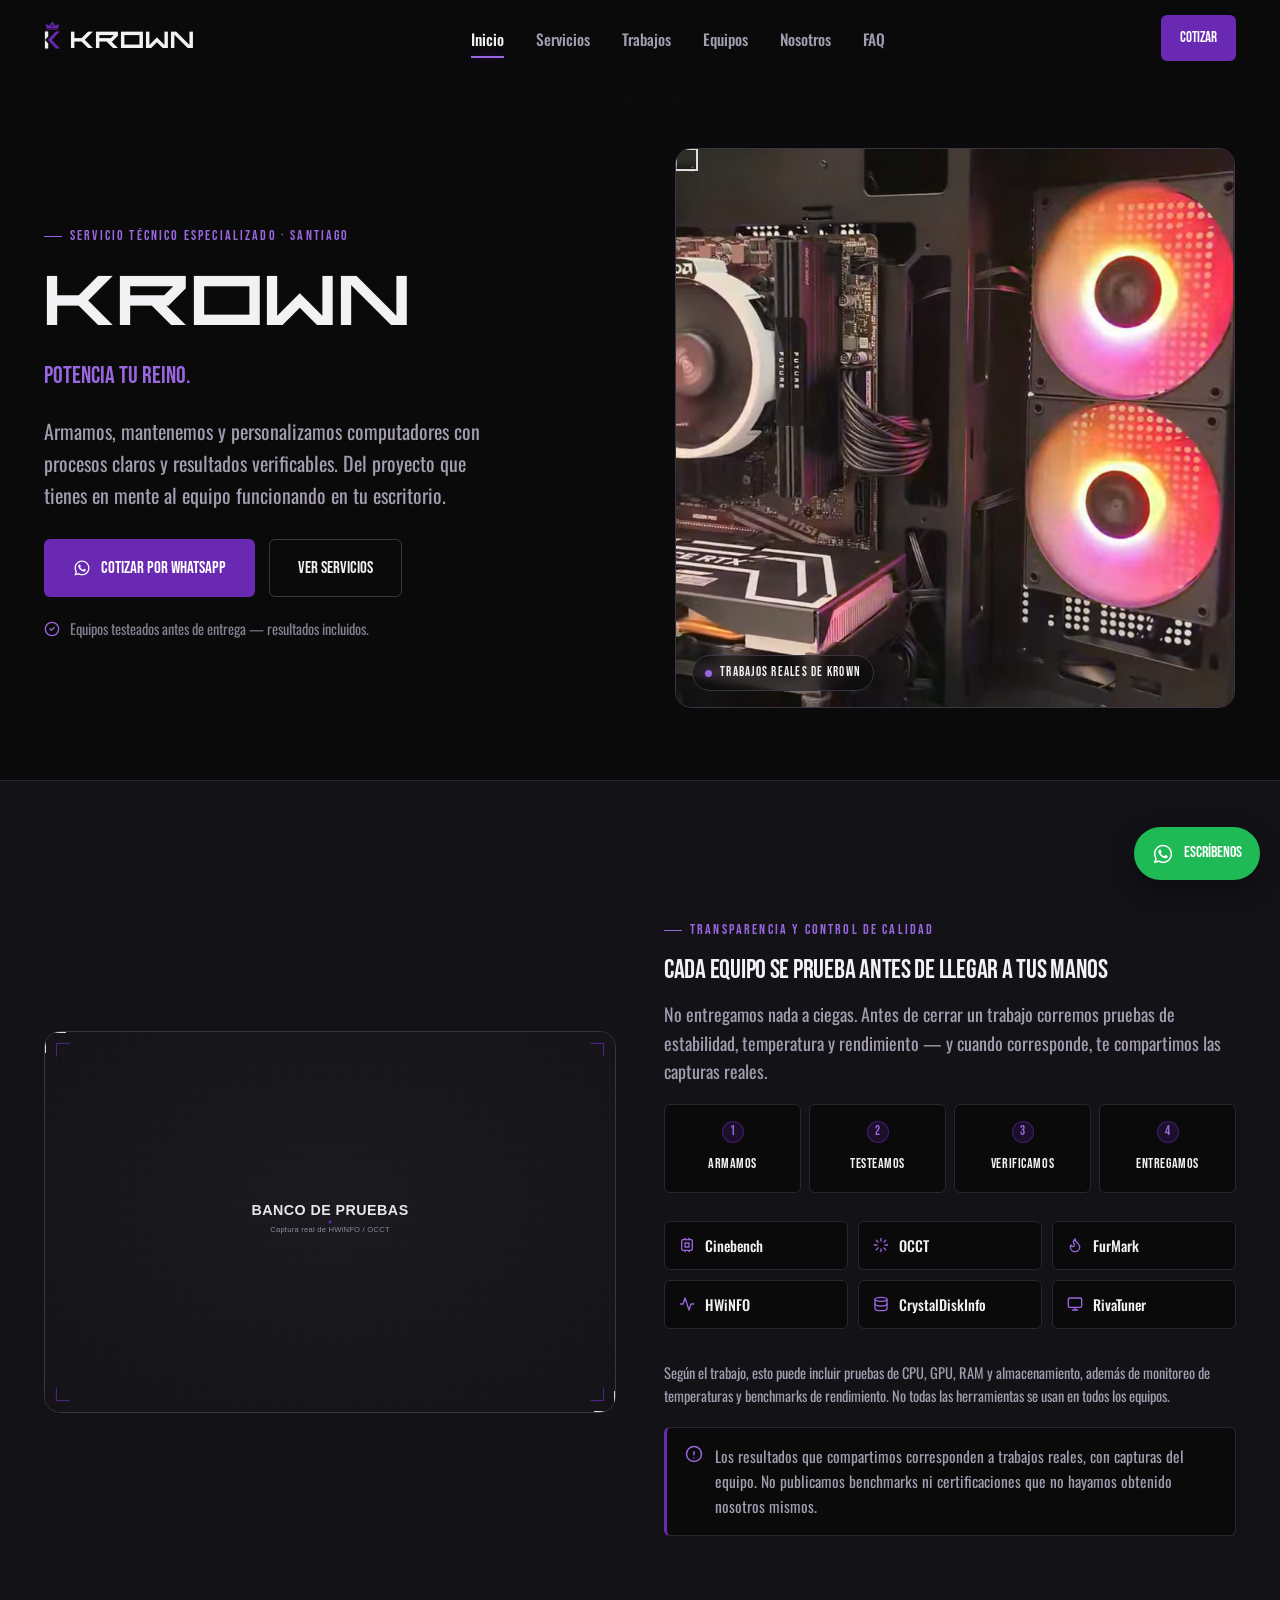
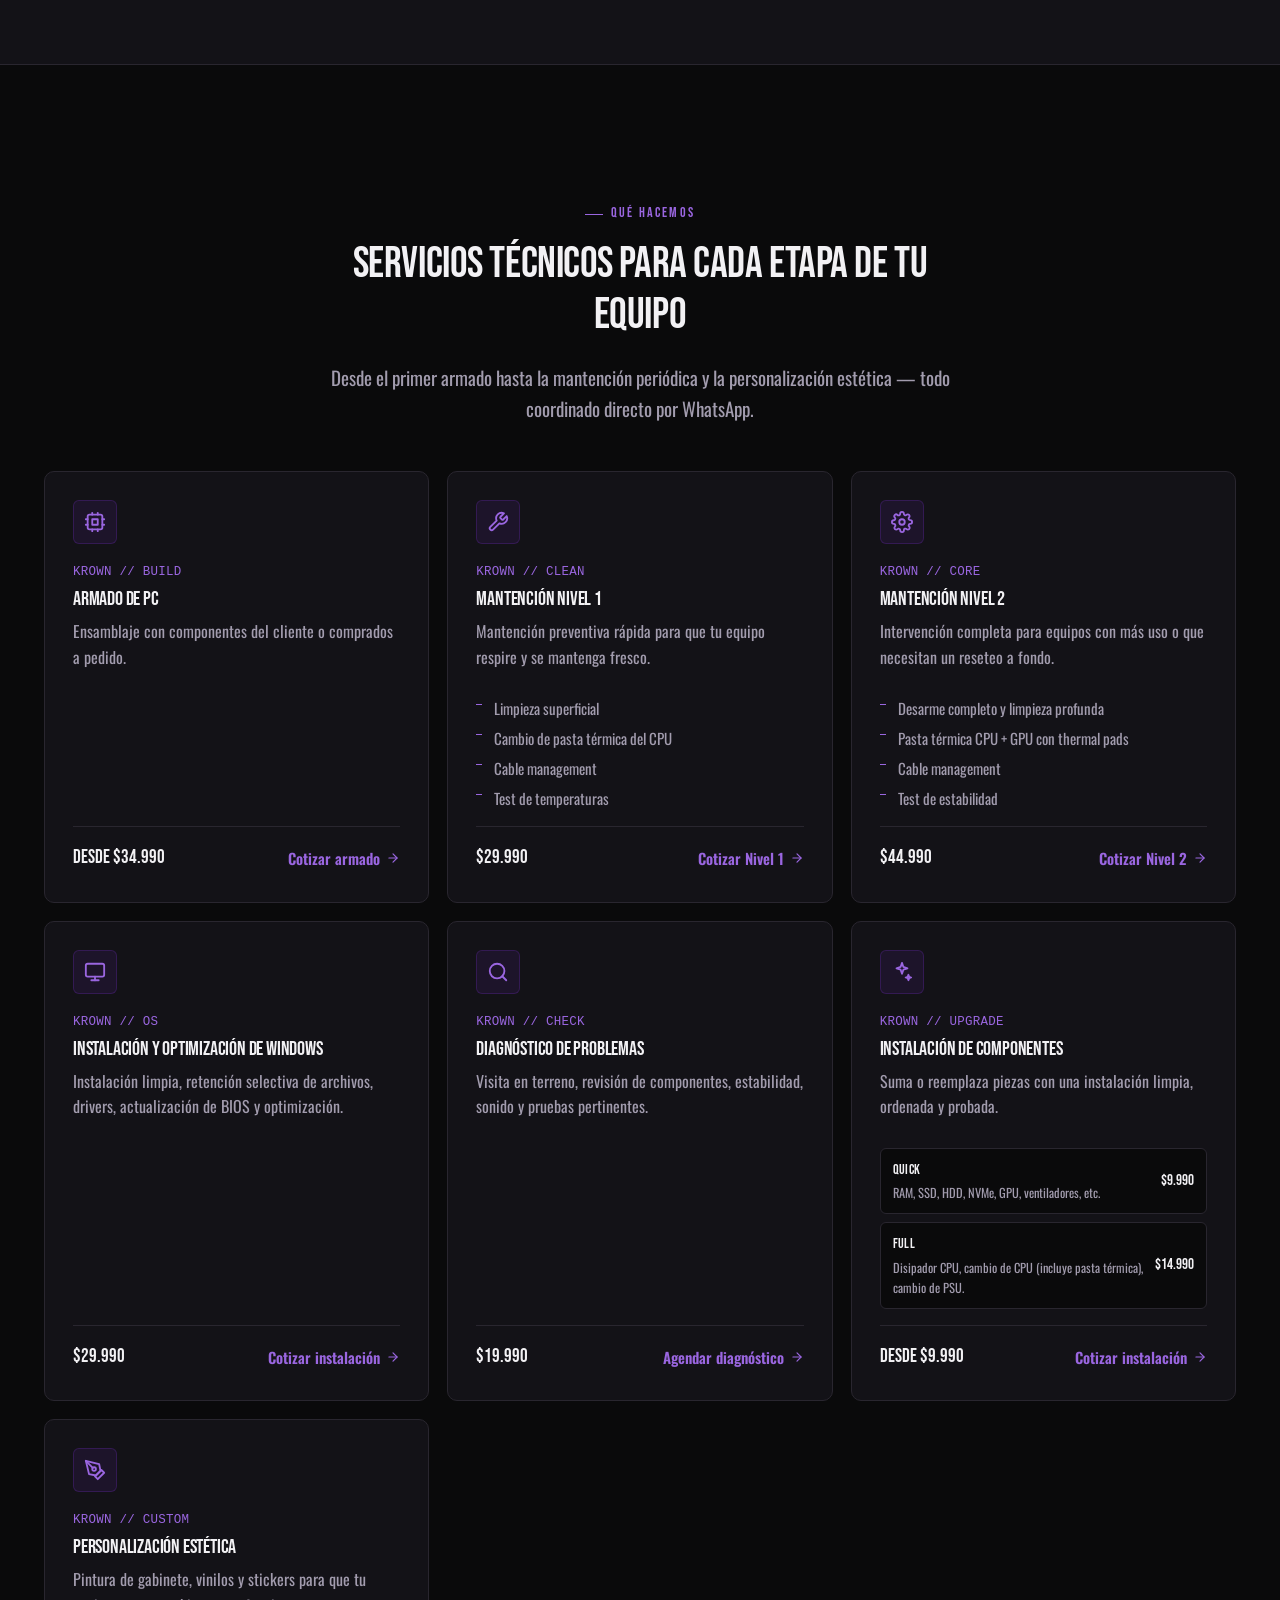
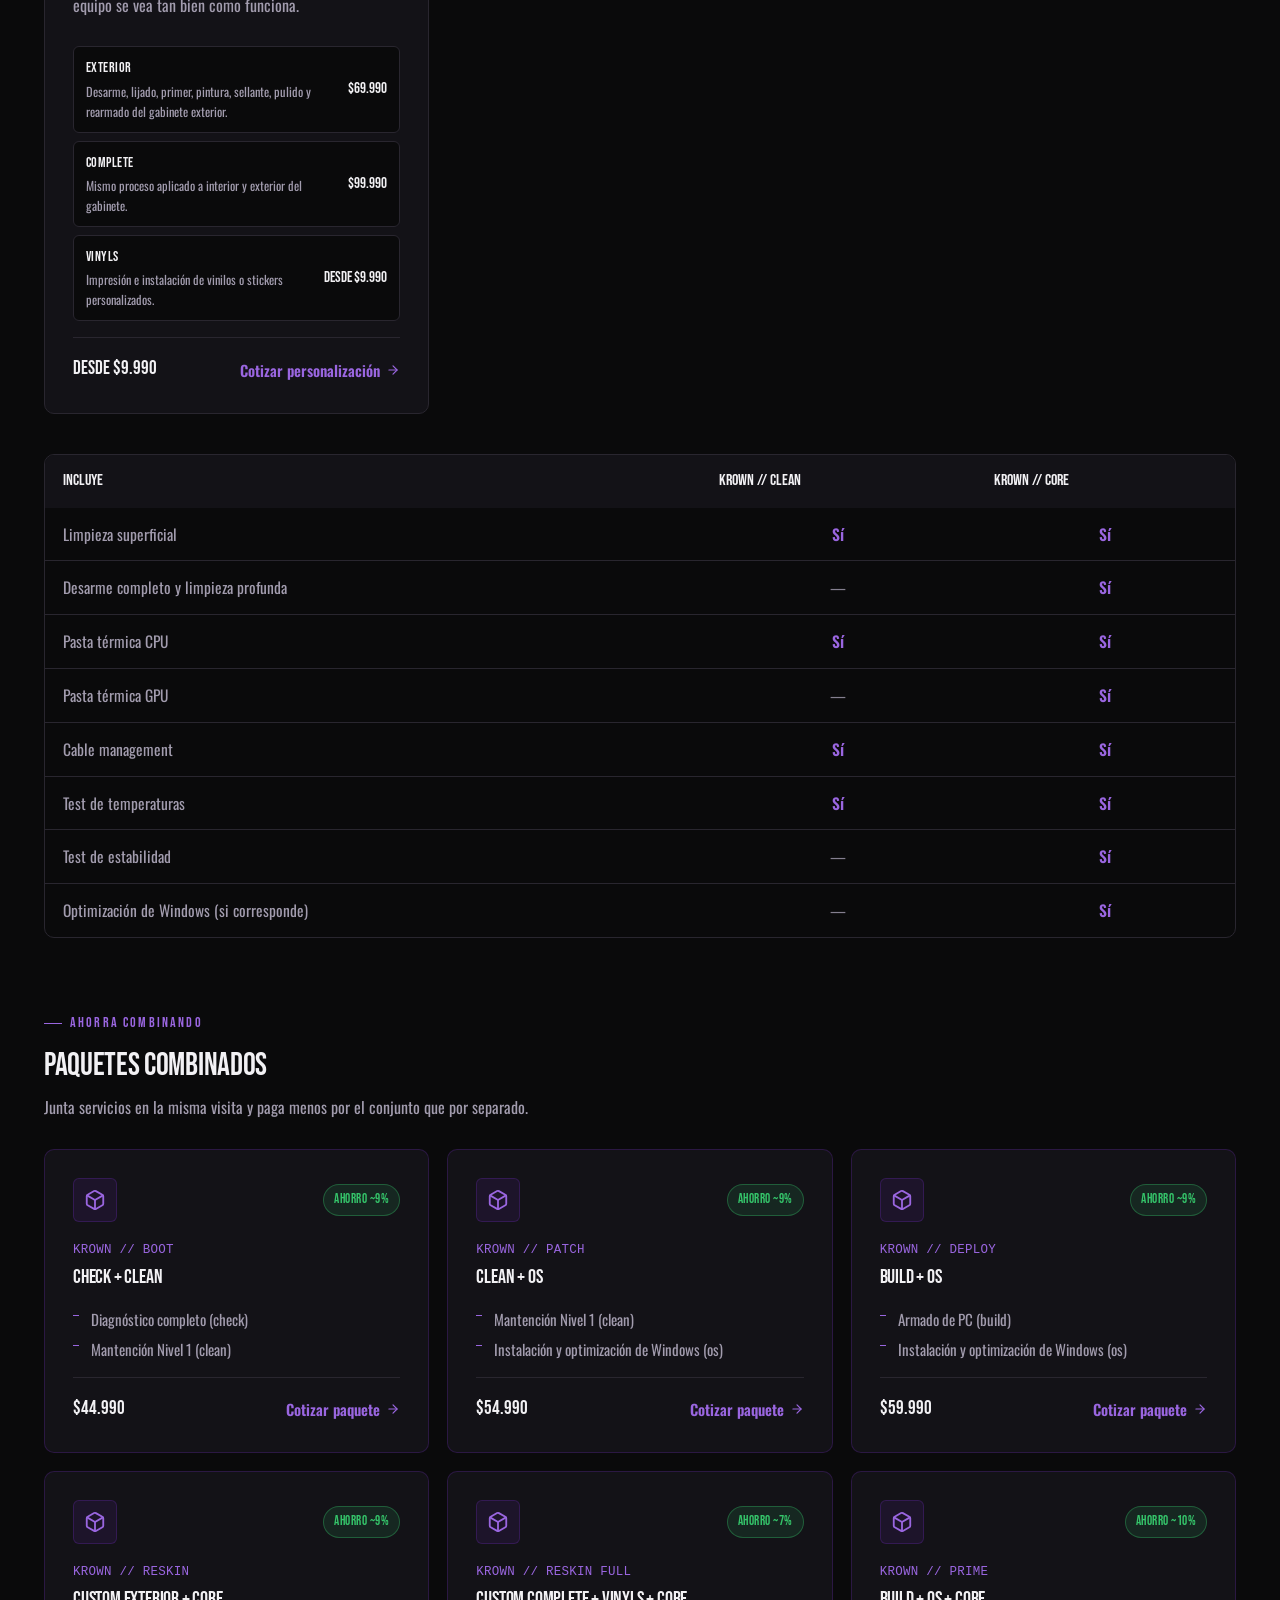
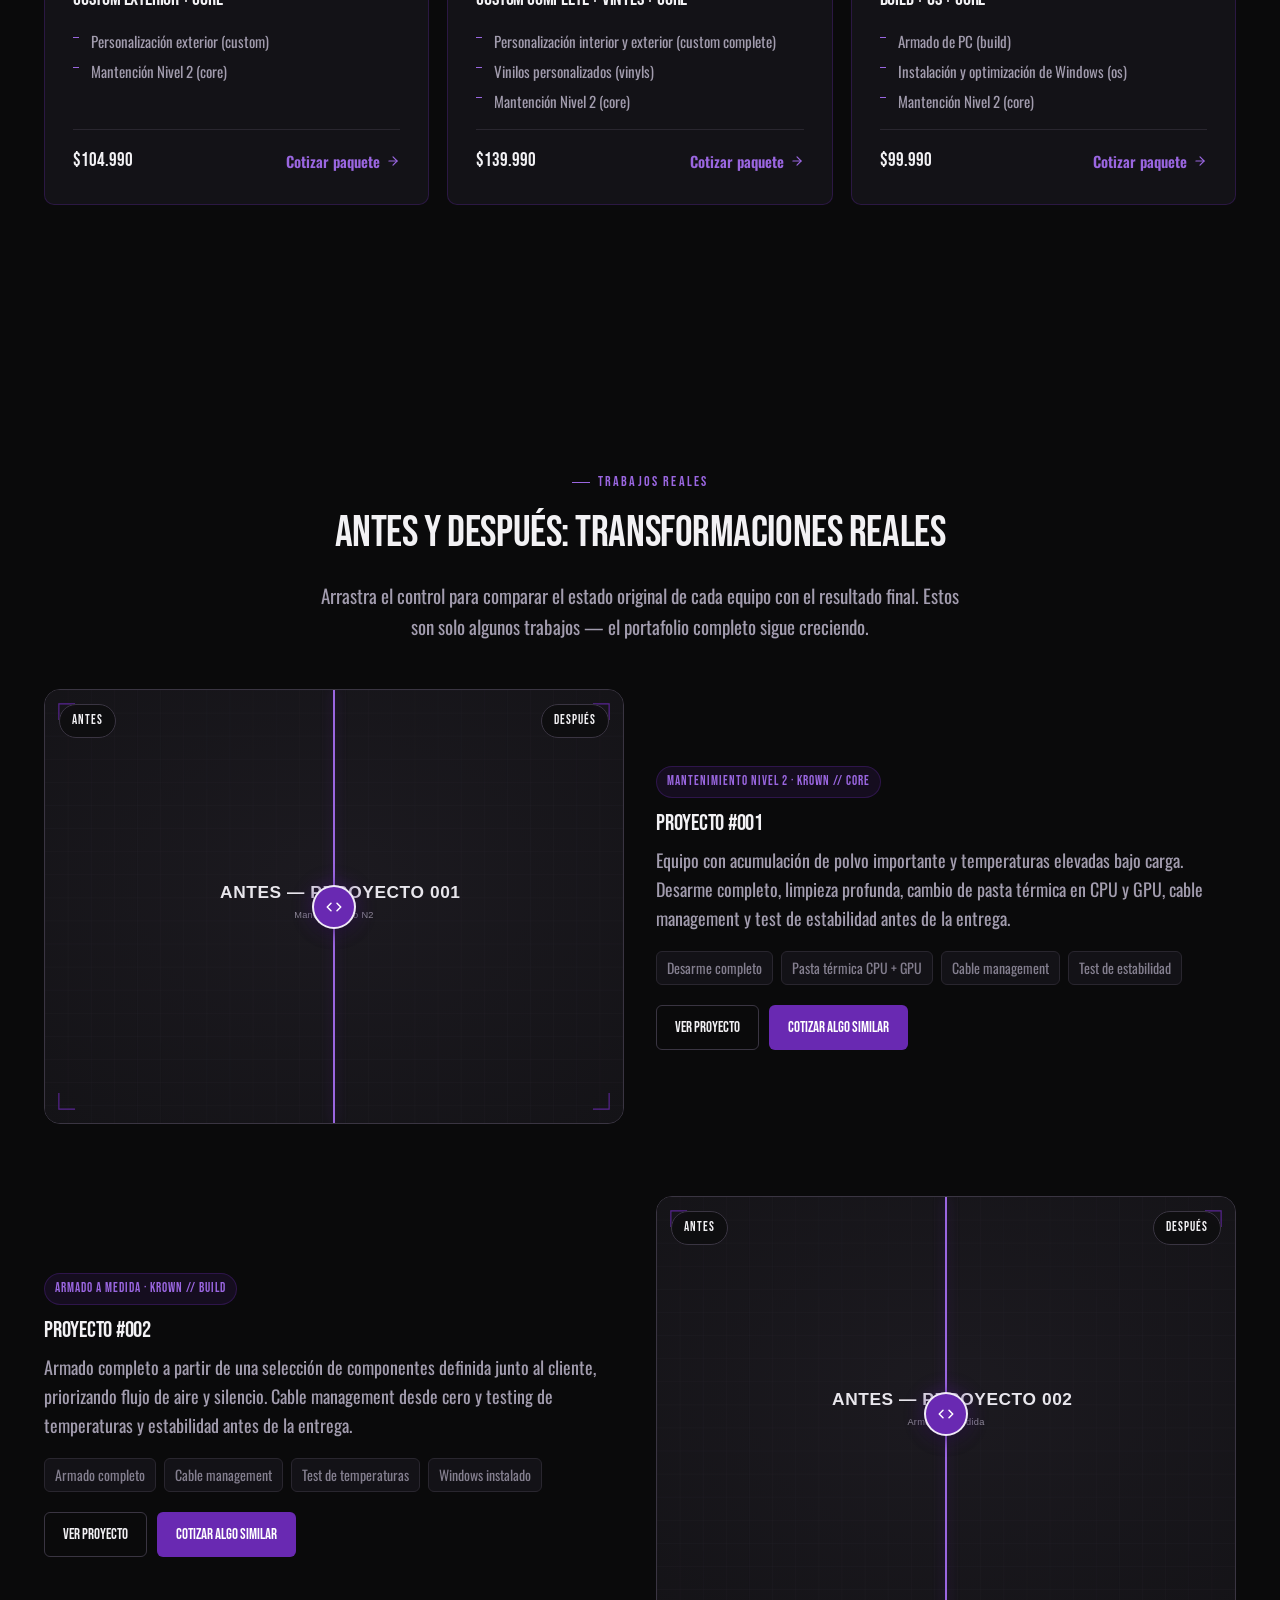
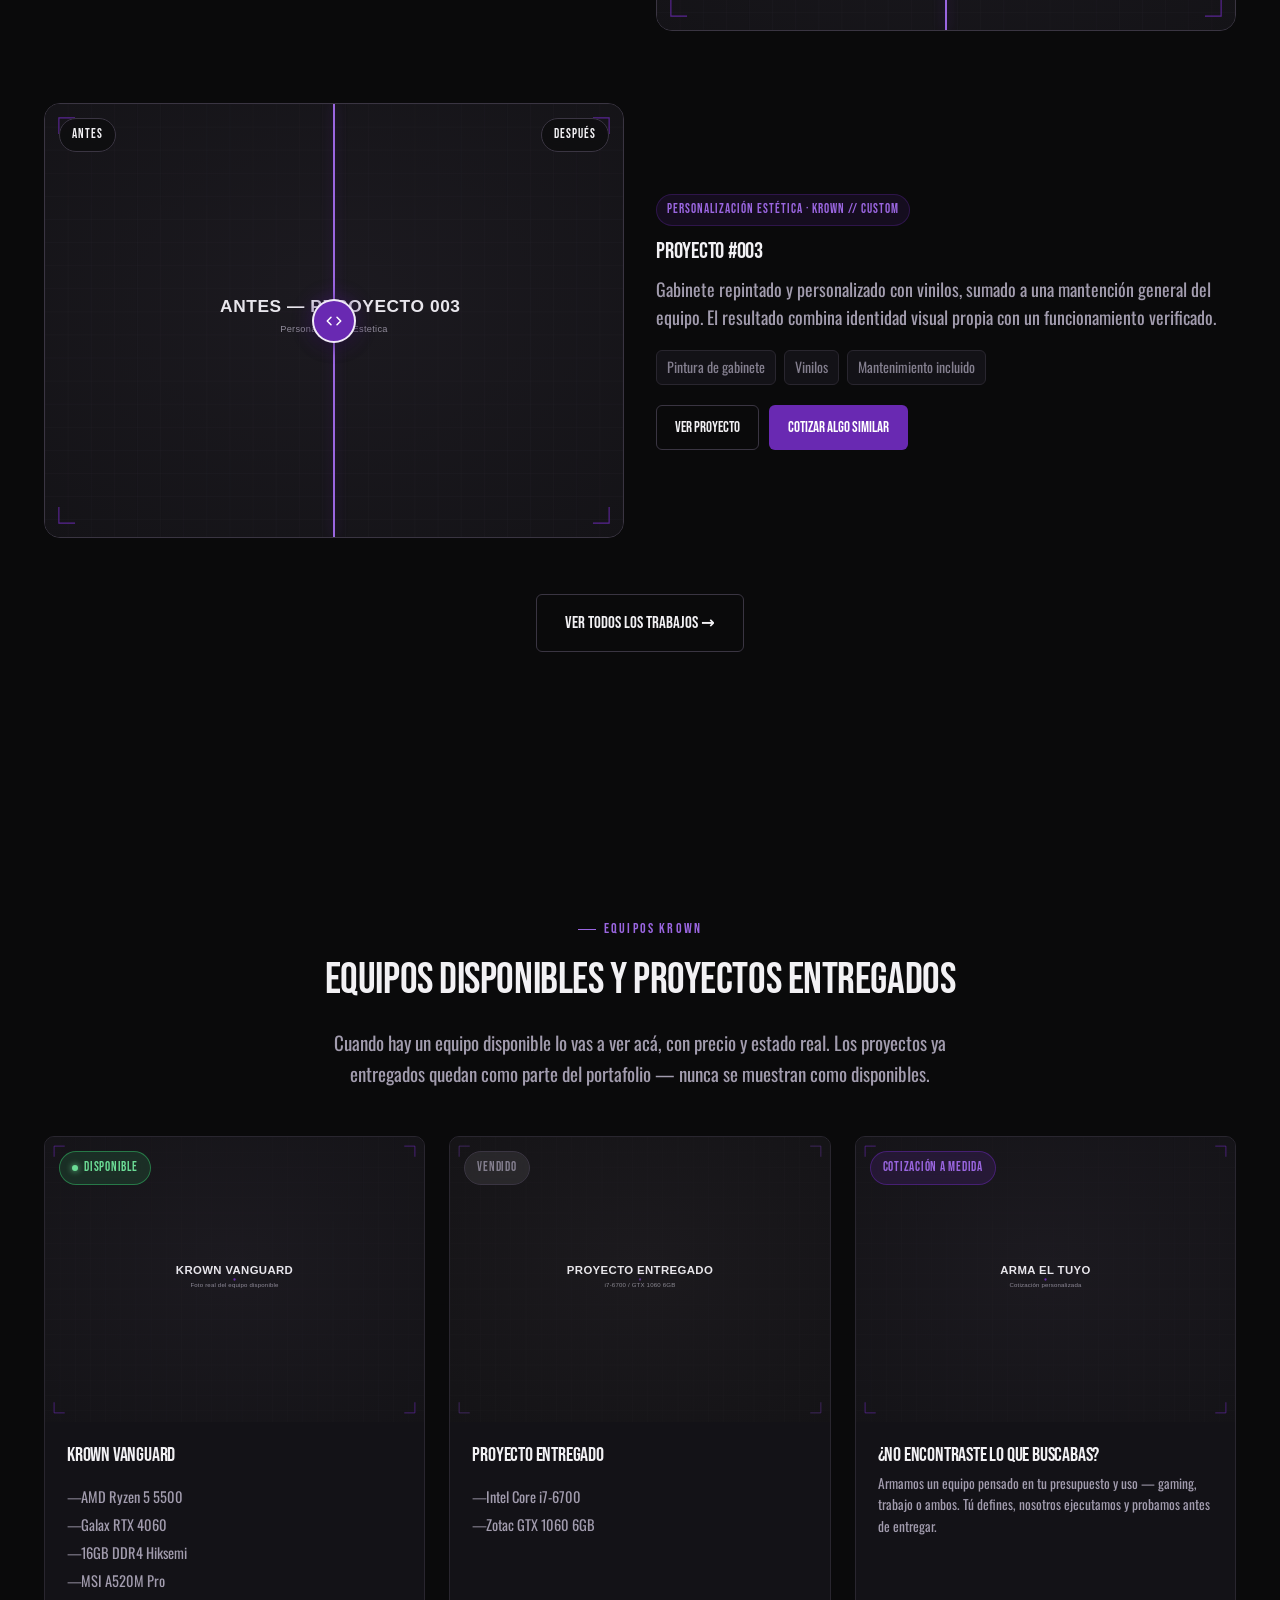
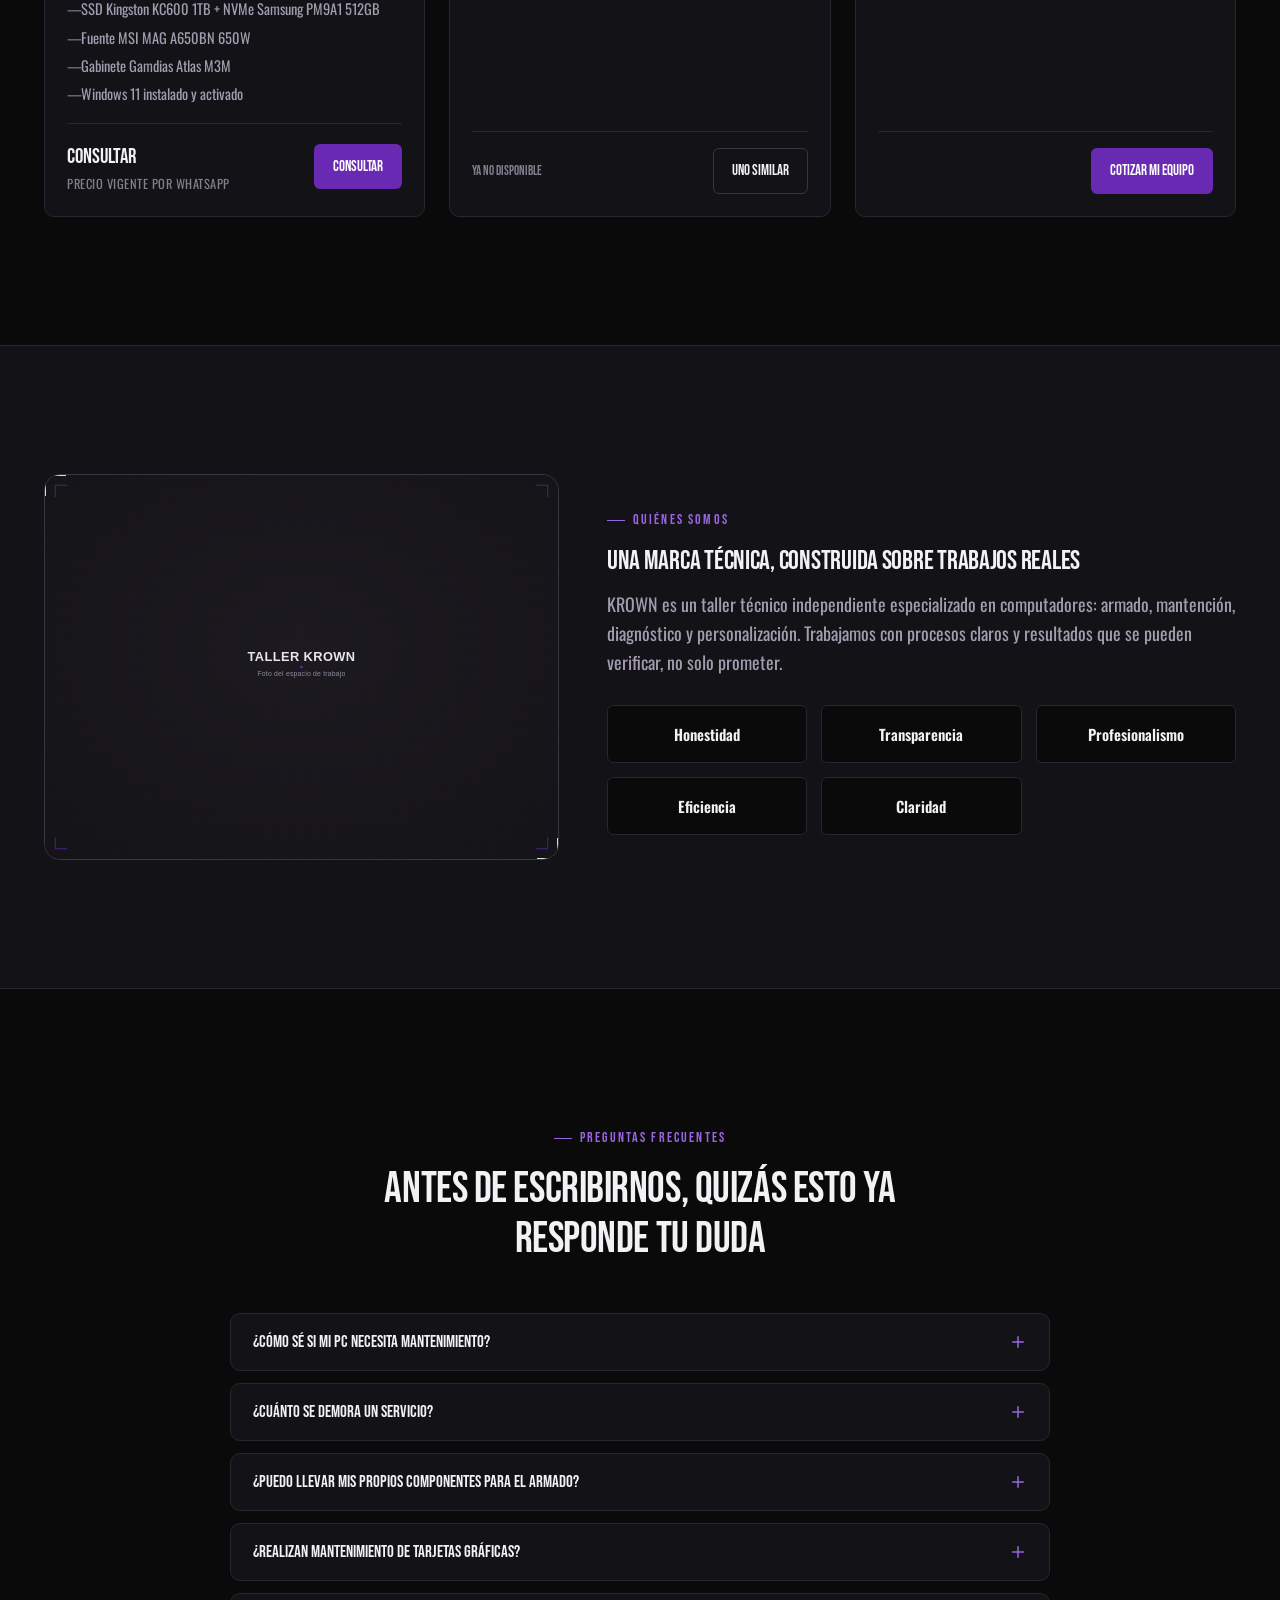
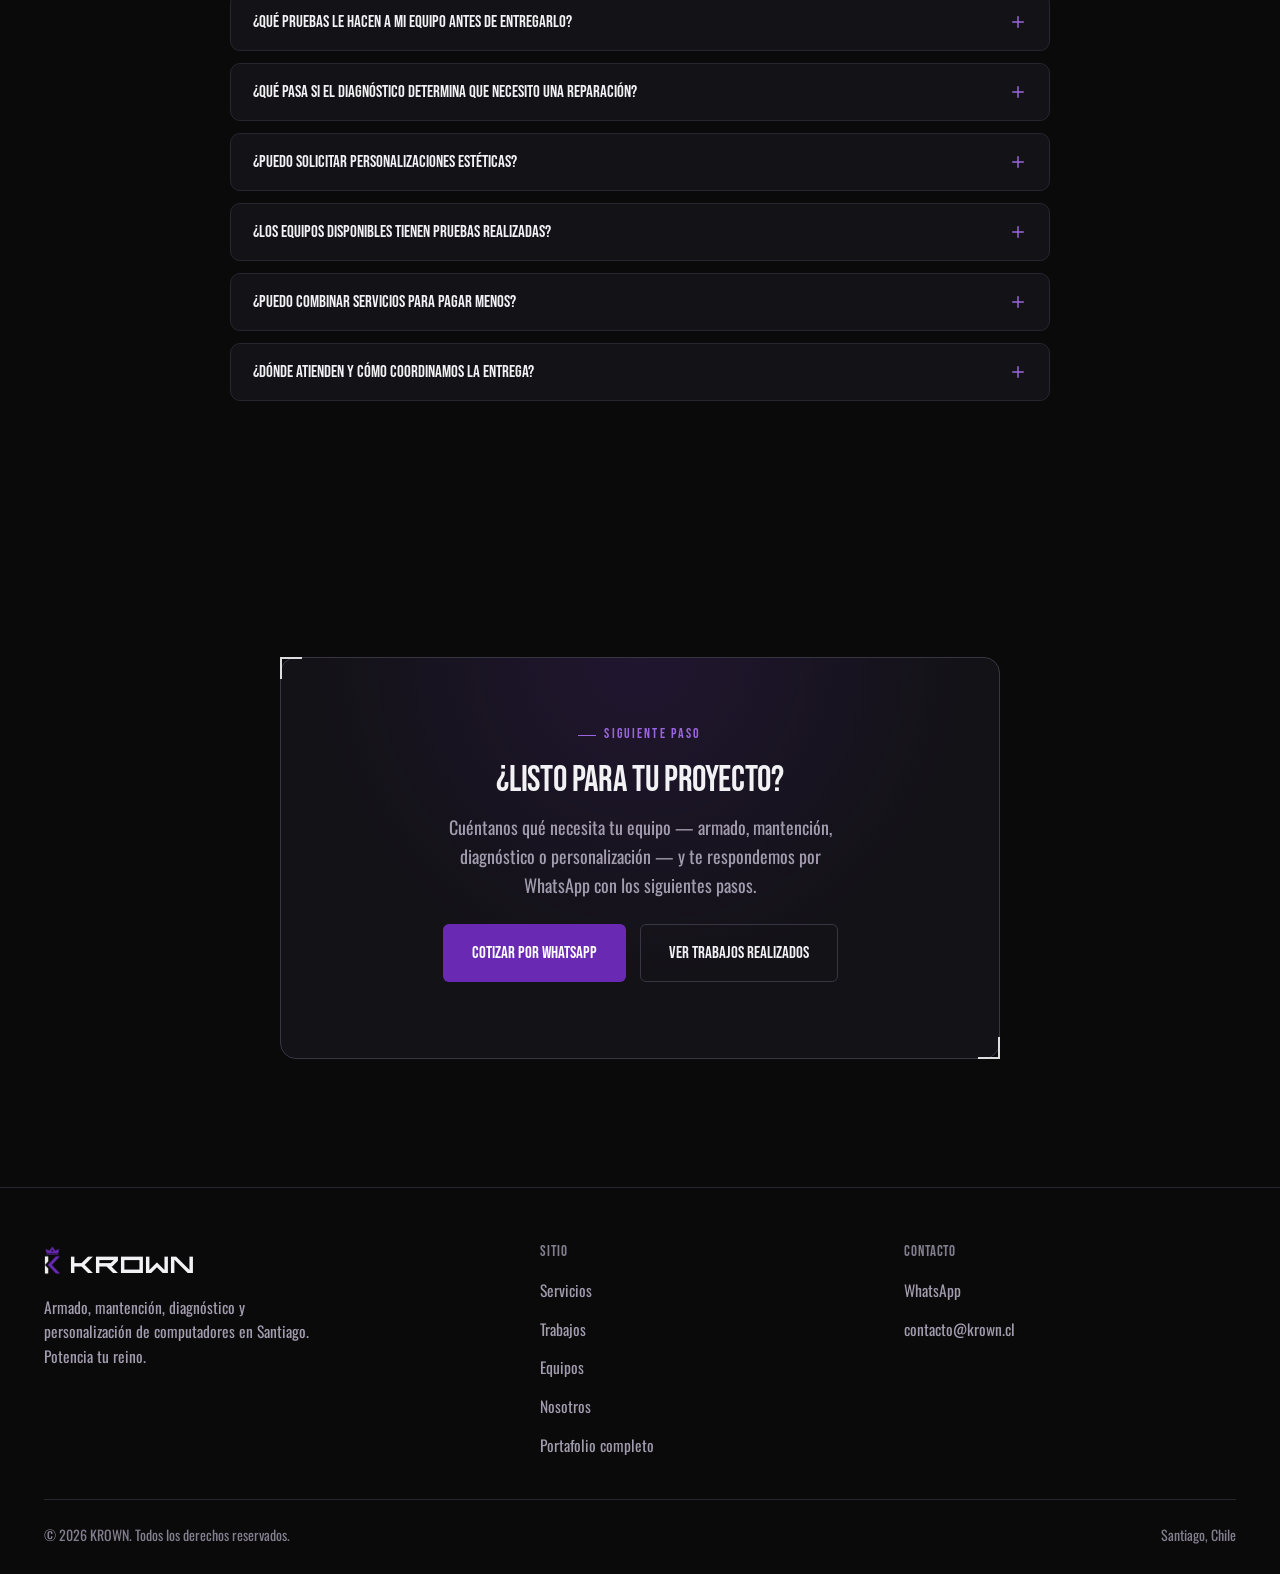
==== commit a94275d3: "Add files via upload" ====
--- a/index.html
+++ b/index.html
@@ -28,7 +28,7 @@
   <div class="container">
     <a href="#inicio" class="logo">
       <img src="assets/logo/krown-icon.png" alt="" class="logo-icon" width="24" height="42" />
-      <span class="logo-text">KROWN</span><span class="logo-dot">.</span>
+      <span class="logo-text">KROWN</span>
     </a>
 
     <nav class="nav-desktop" aria-label="Navegación principal">
@@ -149,90 +149,8 @@
         <p>Desde el primer armado hasta la mantención periódica y la personalización estética — todo coordinado directo por WhatsApp.</p>
       </div>
 
-      <div class="servicios-grid">
-
-        <article class="card servicio-card reveal">
-          <div class="servicio-icon"><svg aria-hidden="true" viewBox="0 0 24 24" fill="none" stroke="currentColor" stroke-width="2" stroke-linecap="round" stroke-linejoin="round"><rect x="4" y="4" width="16" height="16" rx="2"/><rect x="9" y="9" width="6" height="6"/><line x1="9" y1="2" x2="9" y2="4"/><line x1="15" y1="2" x2="15" y2="4"/><line x1="9" y1="20" x2="9" y2="22"/><line x1="15" y1="20" x2="15" y2="22"/><line x1="2" y1="9" x2="4" y2="9"/><line x1="2" y1="15" x2="4" y2="15"/><line x1="20" y1="9" x2="22" y2="9"/><line x1="20" y1="15" x2="22" y2="15"/></svg></div>
-          <h3>Armado de PC</h3>
-          <p>Ensamblamos tu equipo con los componentes que ya tienes o los que definamos juntos para el proyecto. Cable management prolijo y testing incluido antes de la entrega.</p>
-          <a href="#" class="servicio-link" data-wa="servicio" data-wa-param="Armado de PC">
-            Cotizar armado
-            <svg viewBox="0 0 24 24" fill="none" stroke="currentColor" stroke-width="2" stroke-linecap="round" stroke-linejoin="round" aria-hidden="true"><line x1="5" y1="12" x2="19" y2="12"/><polyline points="12 5 19 12 12 19"/></svg>
-          </a>
-        </article>
-
-        <article class="card servicio-card reveal">
-          <div class="servicio-icon"><svg aria-hidden="true" viewBox="0 0 24 24" fill="none" stroke="currentColor" stroke-width="2" stroke-linecap="round" stroke-linejoin="round"><path d="M14.7 6.3a1 1 0 0 0 0 1.4l1.6 1.6a1 1 0 0 0 1.4 0l3.77-3.77a6 6 0 0 1-7.94 7.94l-6.91 6.91a2.12 2.12 0 0 1-3-3l6.91-6.91a6 6 0 0 1 7.94-7.94l-3.76 3.76z"/></svg></div>
-          <h3>Mantenimiento Nivel 1</h3>
-          <p>Mantención preventiva rápida para que tu equipo respire y se mantenga fresco.</p>
-          <ul class="servicio-list">
-            <li>Limpieza superficial</li>
-            <li>Cambio de pasta térmica del CPU</li>
-            <li>Cable management</li>
-            <li>Test de temperaturas</li>
-          </ul>
-          <a href="#" class="servicio-link" data-wa="servicio" data-wa-param="Mantenimiento Nivel 1">
-            Cotizar Nivel 1
-            <svg viewBox="0 0 24 24" fill="none" stroke="currentColor" stroke-width="2" stroke-linecap="round" stroke-linejoin="round" aria-hidden="true"><line x1="5" y1="12" x2="19" y2="12"/><polyline points="12 5 19 12 12 19"/></svg>
-          </a>
-        </article>
-
-        <article class="card servicio-card reveal">
-          <div class="servicio-icon"><svg aria-hidden="true" viewBox="0 0 24 24" fill="none" stroke="currentColor" stroke-width="2" stroke-linecap="round" stroke-linejoin="round"><circle cx="12" cy="12" r="3"/><path d="M19.4 15a1.65 1.65 0 0 0 .33 1.82l.06.06a2 2 0 1 1-2.83 2.83l-.06-.06a1.65 1.65 0 0 0-1.82-.33 1.65 1.65 0 0 0-1 1.51V21a2 2 0 0 1-4 0v-.09A1.65 1.65 0 0 0 9 19.4a1.65 1.65 0 0 0-1.82.33l-.06.06a2 2 0 1 1-2.83-2.83l.06-.06a1.65 1.65 0 0 0 .33-1.82 1.65 1.65 0 0 0-1.51-1H3a2 2 0 0 1 0-4h.09A1.65 1.65 0 0 0 4.6 9a1.65 1.65 0 0 0-.33-1.82l-.06-.06a2 2 0 1 1 2.83-2.83l.06.06a1.65 1.65 0 0 0 1.82.33H9a1.65 1.65 0 0 0 1-1.51V3a2 2 0 0 1 4 0v.09a1.65 1.65 0 0 0 1 1.51 1.65 1.65 0 0 0 1.82-.33l.06-.06a2 2 0 1 1 2.83 2.83l-.06.06a1.65 1.65 0 0 0-.33 1.82V9a1.65 1.65 0 0 0 1.51 1H21a2 2 0 0 1 0 4h-.09a1.65 1.65 0 0 0-1.51 1z"/></svg></div>
-          <h3>Mantenimiento Nivel 2</h3>
-          <p>Intervención completa para equipos con más uso o que necesitan un reseteo a fondo.</p>
-          <ul class="servicio-list">
-            <li>Desarme completo y limpieza profunda</li>
-            <li>Pasta térmica en CPU y GPU</li>
-            <li>Cable management</li>
-            <li>Test de estabilidad + optimización de Windows si corresponde</li>
-          </ul>
-          <a href="#" class="servicio-link" data-wa="servicio" data-wa-param="Mantenimiento Nivel 2">
-            Cotizar Nivel 2
-            <svg viewBox="0 0 24 24" fill="none" stroke="currentColor" stroke-width="2" stroke-linecap="round" stroke-linejoin="round" aria-hidden="true"><line x1="5" y1="12" x2="19" y2="12"/><polyline points="12 5 19 12 12 19"/></svg>
-          </a>
-        </article>
-
-        <article class="card servicio-card reveal">
-          <div class="servicio-icon"><svg aria-hidden="true" viewBox="0 0 24 24" fill="none" stroke="currentColor" stroke-width="2" stroke-linecap="round" stroke-linejoin="round"><rect x="2" y="3" width="20" height="14" rx="2"/><line x1="8" y1="21" x2="16" y2="21"/><line x1="12" y1="17" x2="12" y2="21"/></svg></div>
-          <h3>Instalación y optimización de Windows</h3>
-          <p>Instalación limpia, drivers y ajustes de energía y rendimiento. Tu equipo queda listo para usar desde el primer inicio.</p>
-          <a href="#" class="servicio-link" data-wa="servicio" data-wa-param="Instalación y optimización de Windows">
-            Cotizar instalación
-            <svg viewBox="0 0 24 24" fill="none" stroke="currentColor" stroke-width="2" stroke-linecap="round" stroke-linejoin="round" aria-hidden="true"><line x1="5" y1="12" x2="19" y2="12"/><polyline points="12 5 19 12 12 19"/></svg>
-          </a>
-        </article>
-
-        <article class="card servicio-card reveal">
-          <div class="servicio-icon"><svg aria-hidden="true" viewBox="0 0 24 24" fill="none" stroke="currentColor" stroke-width="2" stroke-linecap="round" stroke-linejoin="round"><circle cx="11" cy="11" r="8"/><line x1="21" y1="21" x2="16.65" y2="16.65"/></svg></div>
-          <h3>Diagnóstico de problemas</h3>
-          <p>Identificamos qué le pasa a tu PC — temperaturas, cuellos de botella, fallas de hardware o software — antes de gastar en nada. Presupuesto previo a cualquier reparación.</p>
-          <a href="#" class="servicio-link" data-wa="diagnostico">
-            Agendar diagnóstico
-            <svg viewBox="0 0 24 24" fill="none" stroke="currentColor" stroke-width="2" stroke-linecap="round" stroke-linejoin="round" aria-hidden="true"><line x1="5" y1="12" x2="19" y2="12"/><polyline points="12 5 19 12 12 19"/></svg>
-          </a>
-        </article>
-
-        <article class="card servicio-card reveal">
-          <div class="servicio-icon"><svg aria-hidden="true" viewBox="0 0 24 24" fill="none" stroke="currentColor" stroke-width="2" stroke-linecap="round" stroke-linejoin="round"><path d="M12 2l1.5 4.5L18 8l-4.5 1.5L12 14l-1.5-4.5L6 8l4.5-1.5z"/><path d="M19 15l.8 2.2L22 18l-2.2.8L19 21l-.8-2.2L16 18l2.2-.8z"/></svg></div>
-          <h3>Instalación de componentes y RGB</h3>
-          <p>Suma o reemplaza componentes e iluminación RGB con una instalación limpia, ordenada y probada.</p>
-          <a href="#" class="servicio-link" data-wa="servicio" data-wa-param="Instalación de componentes y RGB">
-            Cotizar instalación
-            <svg viewBox="0 0 24 24" fill="none" stroke="currentColor" stroke-width="2" stroke-linecap="round" stroke-linejoin="round" aria-hidden="true"><line x1="5" y1="12" x2="19" y2="12"/><polyline points="12 5 19 12 12 19"/></svg>
-          </a>
-        </article>
-
-        <article class="card servicio-card reveal">
-          <div class="servicio-icon"><svg aria-hidden="true" viewBox="0 0 24 24" fill="none" stroke="currentColor" stroke-width="2" stroke-linecap="round" stroke-linejoin="round"><path d="M12 19l7-7 3 3-7 7-3-3z"/><path d="M18 13l-1.5-7.5L2 2l3.5 14.5L13 18l5-5z"/><path d="M2 2l7.586 7.586"/><circle cx="11" cy="11" r="2"/></svg></div>
-          <h3>Personalización estética</h3>
-          <p>Pintura de gabinete, stickers, vinilos y otros detalles para que tu equipo se vea tan bien como funciona.</p>
-          <a href="#" class="servicio-link" data-wa="servicio" data-wa-param="Personalización estética">
-            Cotizar personalización
-            <svg viewBox="0 0 24 24" fill="none" stroke="currentColor" stroke-width="2" stroke-linecap="round" stroke-linejoin="round" aria-hidden="true"><line x1="5" y1="12" x2="19" y2="12"/><polyline points="12 5 19 12 12 19"/></svg>
-          </a>
-        </article>
-
+      <div class="servicios-grid" id="servicios-grid">
+        <!-- Generado dinámicamente por js/servicios.js a partir de js/servicios-data.js -->
       </div>
 
       <!-- Comparación Mantenimiento N1 vs N2 -->
@@ -245,8 +163,8 @@
           <thead>
             <tr>
               <th>Incluye</th>
-              <th>Nivel 1</th>
-              <th>Nivel 2</th>
+              <th>KROWN // CLEAN</th>
+              <th>KROWN // CORE</th>
             </tr>
           </thead>
           <tbody>
@@ -261,6 +179,16 @@
           </tbody>
         </table>
       </div>
+
+      <!-- Paquetes combinados -->
+      <div class="paquetes-head">
+        <span class="eyebrow">Ahorra combinando</span>
+        <h3>Paquetes combinados</h3>
+        <p>Junta servicios en la misma visita y paga menos por el conjunto que por separado.</p>
+      </div>
+      <div class="servicios-grid" id="paquetes-grid">
+        <!-- Generado dinámicamente por js/servicios.js a partir de js/servicios-data.js -->
+      </div>
     </div>
   </section>
 
@@ -290,7 +218,7 @@
             </div>
           </div>
           <div class="trabajo-info">
-            <span class="tag">Mantenimiento Nivel 2</span>
+            <span class="tag">Mantenimiento Nivel 2 · KROWN // CORE</span>
             <h3>Proyecto #001</h3>
             <p>Equipo con acumulación de polvo importante y temperaturas elevadas bajo carga. Desarme completo, limpieza profunda, cambio de pasta térmica en CPU y GPU, cable management y test de estabilidad antes de la entrega.</p>
             <div class="trabajo-meta">
@@ -321,7 +249,7 @@
             </div>
           </div>
           <div class="trabajo-info">
-            <span class="tag">Armado a Medida</span>
+            <span class="tag">Armado a Medida · KROWN // BUILD</span>
             <h3>Proyecto #002</h3>
             <p>Armado completo a partir de una selección de componentes definida junto al cliente, priorizando flujo de aire y silencio. Cable management desde cero y testing de temperaturas y estabilidad antes de la entrega.</p>
             <div class="trabajo-meta">
@@ -352,7 +280,7 @@
             </div>
           </div>
           <div class="trabajo-info">
-            <span class="tag">Personalización Estética</span>
+            <span class="tag">Personalización Estética · KROWN // CUSTOM</span>
             <h3>Proyecto #003</h3>
             <p>Gabinete repintado y personalizado con vinilos, sumado a una mantención general del equipo. El resultado combina identidad visual propia con un funcionamiento verificado.</p>
             <div class="trabajo-meta">
@@ -462,7 +390,7 @@
       <div class="footer-brand">
         <div class="logo">
           <img src="assets/logo/krown-icon.png" alt="" class="logo-icon" width="24" height="42" />
-          <span class="logo-text">KROWN</span><span class="logo-dot">.</span>
+          <span class="logo-text">KROWN</span>
         </div>
         <p>Armado, mantención, diagnóstico y personalización de computadores en Santiago. Potencia tu reino.</p>
       </div>
@@ -503,10 +431,12 @@
 
 <script src="js/config.js"></script>
 <script src="js/before-after.js"></script>
+<script src="js/servicios-data.js"></script>
 <script src="js/equipos-data.js"></script>
 <script src="js/testimonials-data.js"></script>
 <script src="js/faq-data.js"></script>
 <script src="js/main.js"></script>
+<script src="js/servicios.js"></script>
 <script src="js/equipos.js"></script>
 <script src="js/testimonials.js"></script>
 <script src="js/faq.js"></script>
--- a/css/styles.css
+++ b/css/styles.css
@@ -420,10 +420,6 @@
   gap: 9px;
 }
 
-.logo .logo-dot {
-  color: var(--purple-light);
-}
-
 .logo-text {
   display: block;
   transform: translateY(4px);
@@ -898,14 +894,13 @@
 }
 
 .servicio-link {
-  margin-top: auto;
   display: inline-flex;
   align-items: center;
   gap: 6px;
   font-size: 15px;
   font-weight: 600;
   color: var(--purple-light);
-  padding-top: 14px;
+  white-space: nowrap;
 }
 
 .servicio-link svg {
@@ -916,6 +911,127 @@
 
 .servicio-link:hover svg {
   transform: translateX(3px);
+}
+
+/* Nombre de marca del servicio (ej. "KROWN // BUILD") sobre el título */
+.servicio-slug {
+  display: block;
+  font-family: ui-monospace, "SFMono-Regular", Menlo, Consolas, monospace;
+  font-size: 12.5px;
+  letter-spacing: 0.02em;
+  color: var(--purple-light);
+  margin-bottom: 6px;
+}
+
+/* Precio + CTA anclados al fondo de la tarjeta */
+.servicio-footer {
+  margin-top: auto;
+  display: flex;
+  align-items: center;
+  justify-content: space-between;
+  flex-wrap: wrap;
+  gap: 10px 14px;
+  padding-top: 16px;
+  border-top: 1px solid var(--border);
+}
+
+.servicio-price {
+  font-family: var(--font-display);
+  font-weight: 700;
+  font-size: 19px;
+  white-space: nowrap;
+}
+
+/* Variantes con precio propio (ej. Upgrade Quick/Full, Custom Exterior/Complete/Vinyls) */
+.servicio-tiers {
+  display: flex;
+  flex-direction: column;
+  gap: 8px;
+  margin: 12px 0 16px;
+}
+
+.servicio-tier {
+  display: flex;
+  align-items: center;
+  justify-content: space-between;
+  gap: 10px;
+  padding: 10px 12px;
+  background: var(--bg);
+  border: 1px solid var(--border);
+  border-radius: var(--radius-sm);
+}
+
+.servicio-tier-name {
+  font-family: var(--font-display);
+  font-size: 14px;
+  letter-spacing: 0.03em;
+}
+
+.servicio-tier-name span {
+  display: block;
+  font-family: var(--font-body);
+  font-size: 12.5px;
+  font-weight: 400;
+  letter-spacing: normal;
+  color: var(--text-muted);
+  margin-top: 2px;
+}
+
+.servicio-tier-price {
+  font-family: var(--font-display);
+  font-weight: 700;
+  font-size: 15px;
+  white-space: nowrap;
+  flex-shrink: 0;
+}
+
+/* ---- Paquetes combinados ---- */
+.paquetes-head {
+  margin: 64px 0 28px;
+  max-width: 640px;
+}
+
+.paquetes-head h3 {
+  font-size: clamp(24px, 3vw, 32px);
+  margin-bottom: 10px;
+}
+
+.paquetes-head p {
+  font-size: 16px;
+  color: var(--text-muted);
+}
+
+.paquete-head {
+  display: flex;
+  align-items: center;
+  justify-content: space-between;
+  margin-bottom: 18px;
+}
+
+.paquete-head .servicio-icon {
+  margin-bottom: 0;
+}
+
+.paquete-ahorro {
+  font-family: var(--font-display);
+  font-size: 12.5px;
+  font-weight: 700;
+  letter-spacing: 0.04em;
+  text-transform: uppercase;
+  color: var(--success);
+  background: rgba(53, 196, 106, 0.12);
+  border: 1px solid rgba(53, 196, 106, 0.35);
+  padding: 5px 10px;
+  border-radius: 999px;
+  white-space: nowrap;
+}
+
+.paquete-card {
+  border-color: rgba(105, 41, 178, 0.28);
+}
+
+.paquete-card:hover {
+  border-color: var(--purple-light);
 }
 
 /* Comparación niveles de mantenimiento */
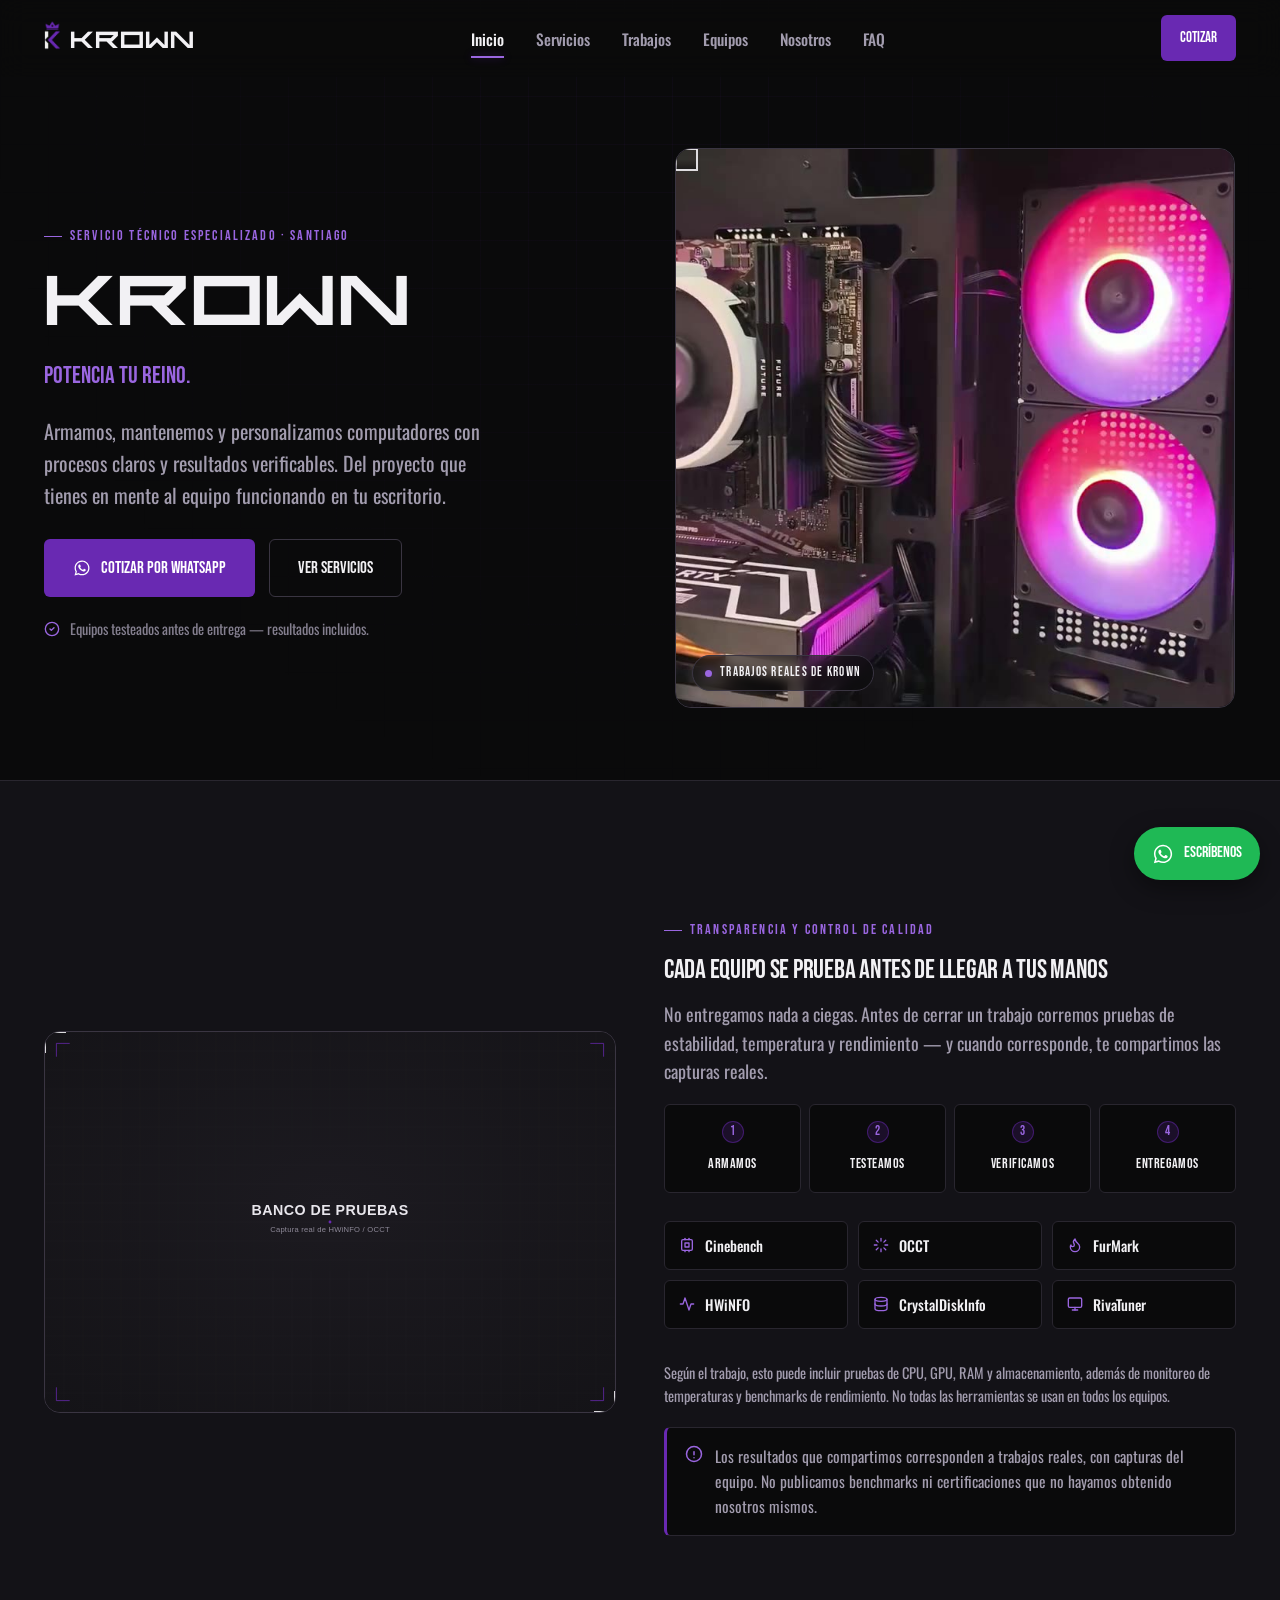
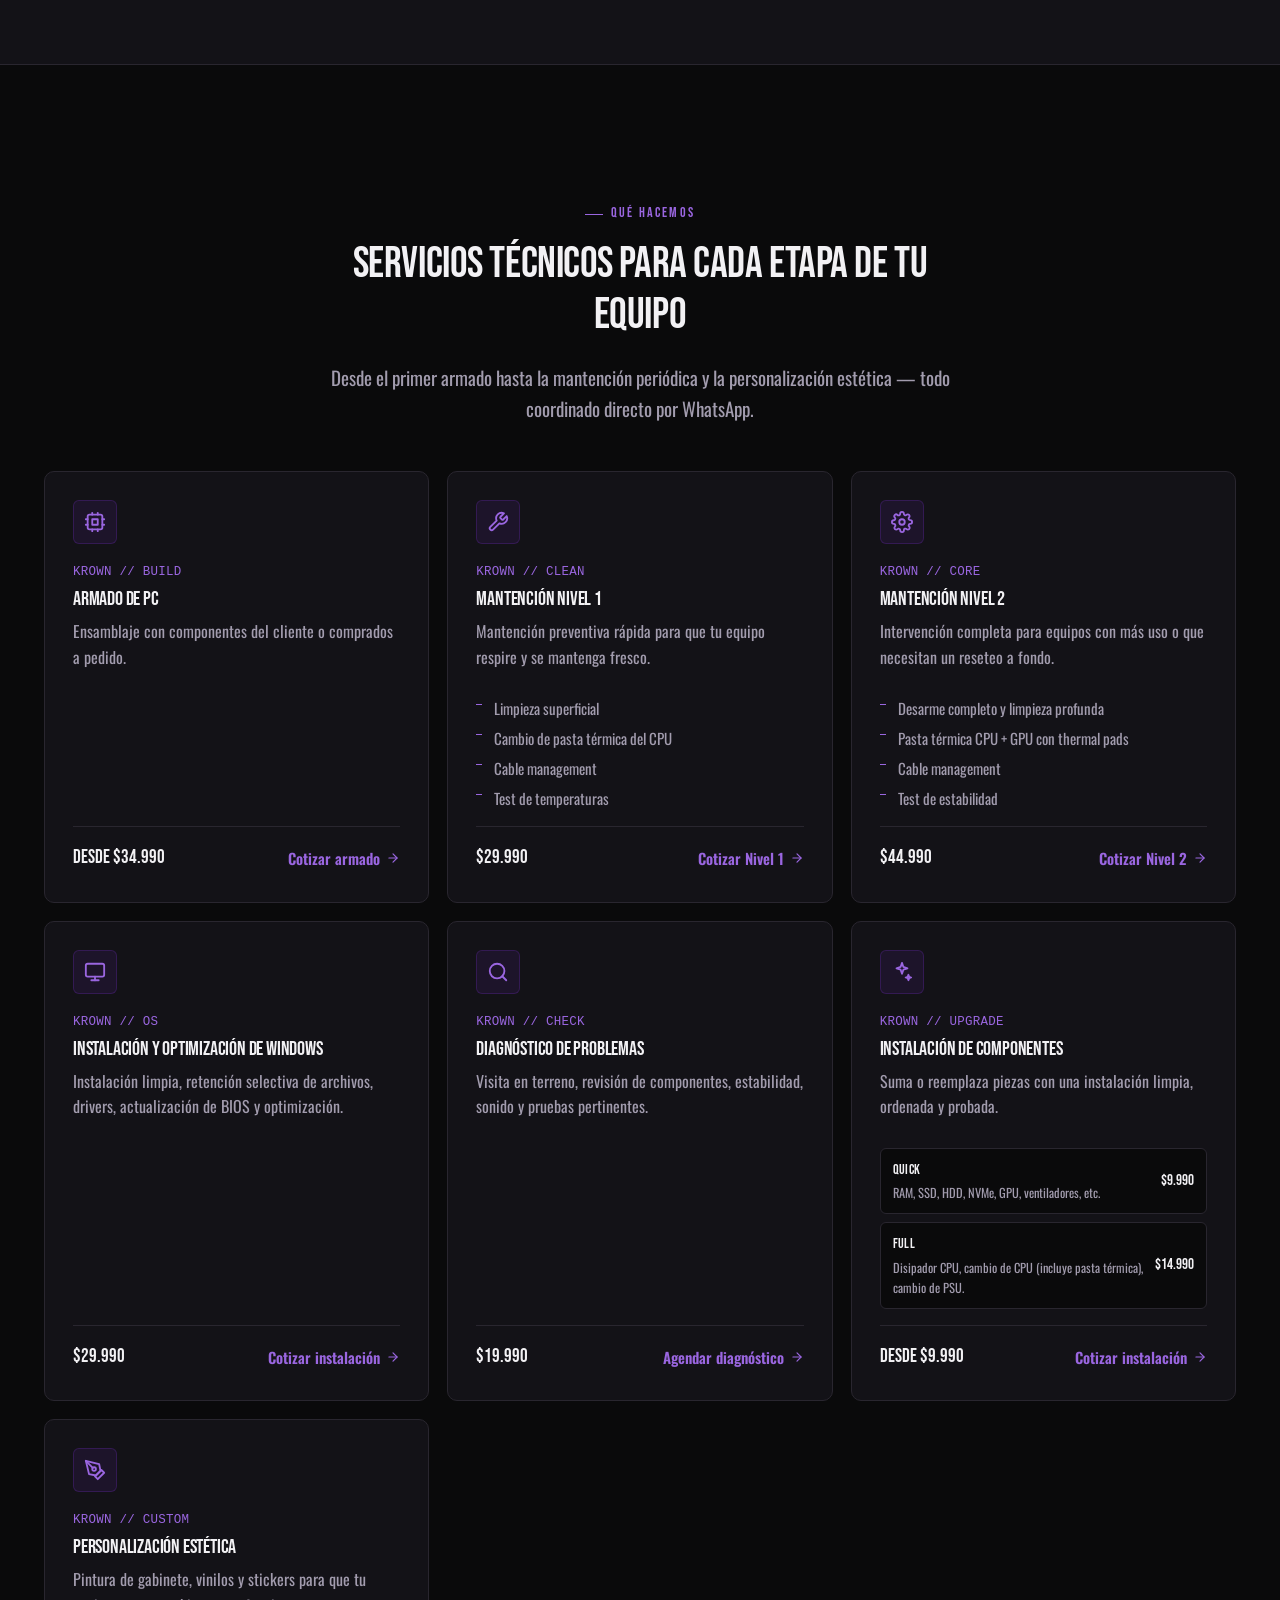
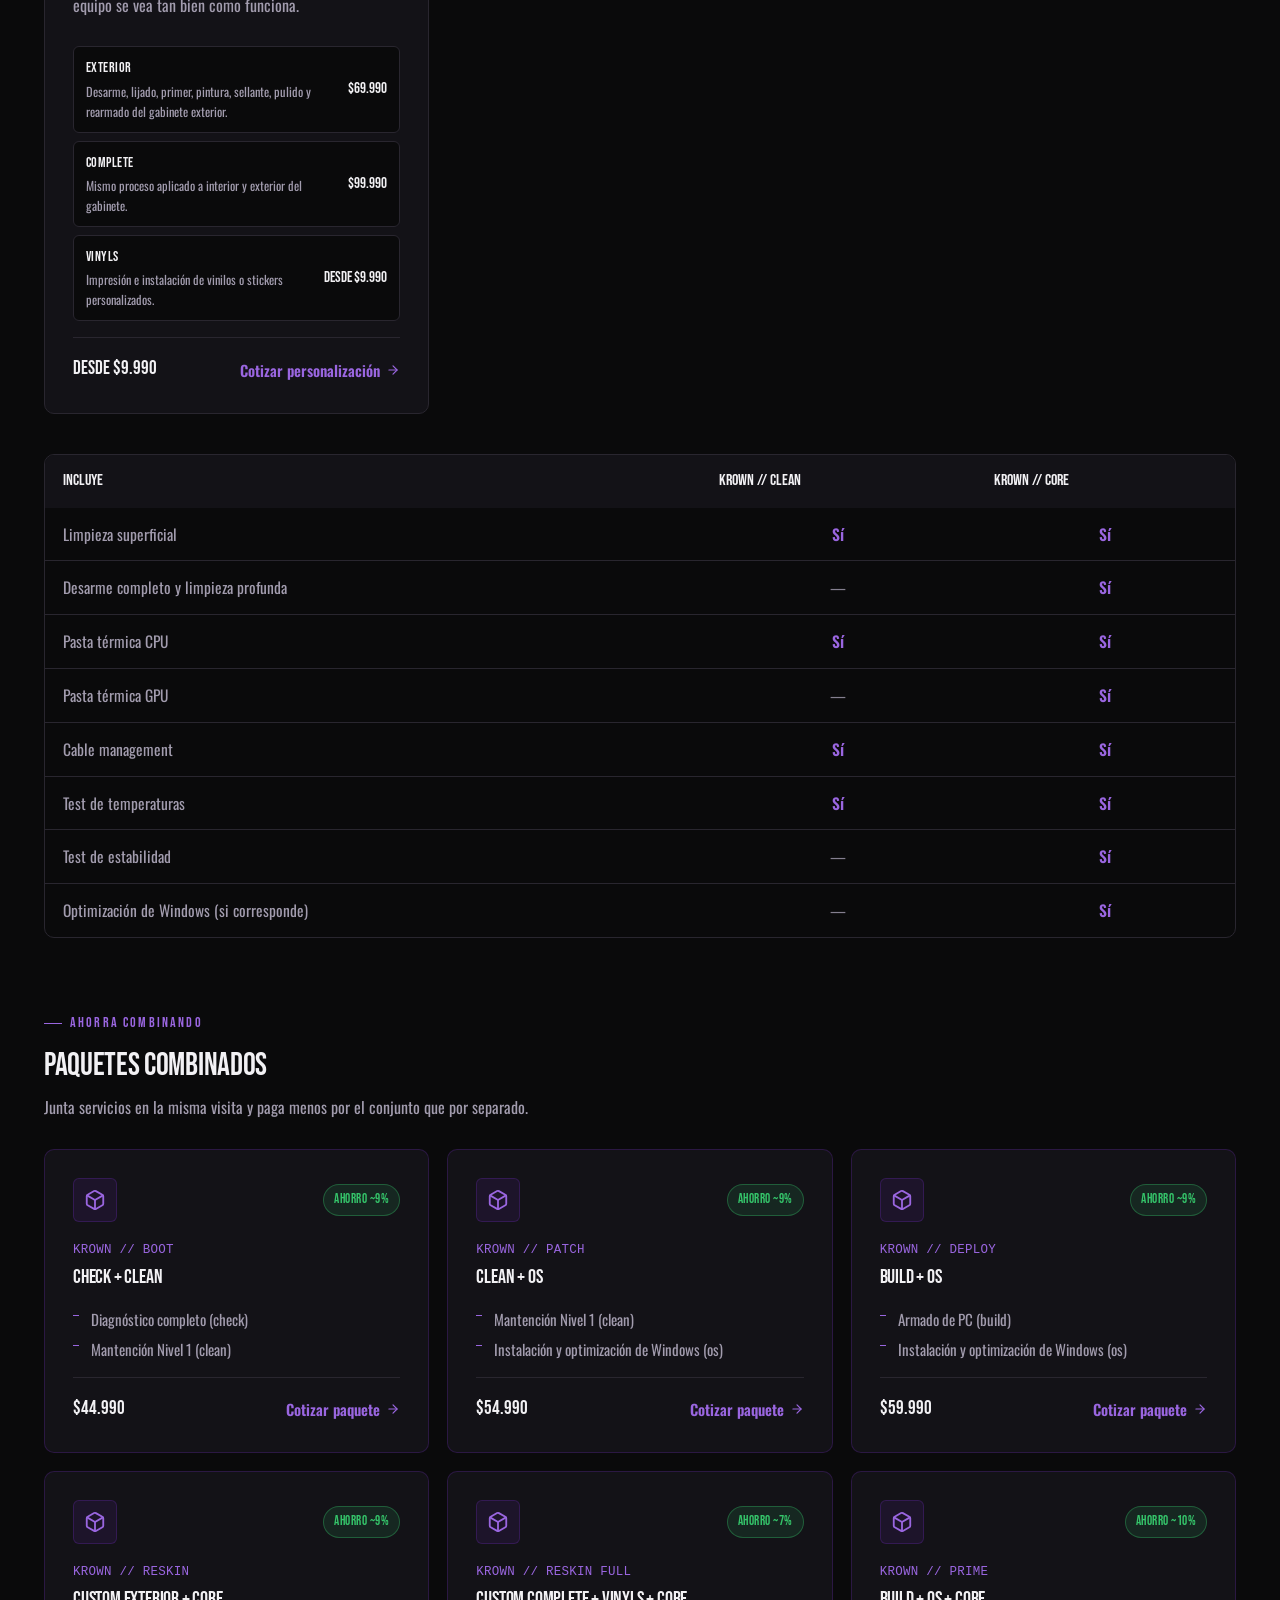
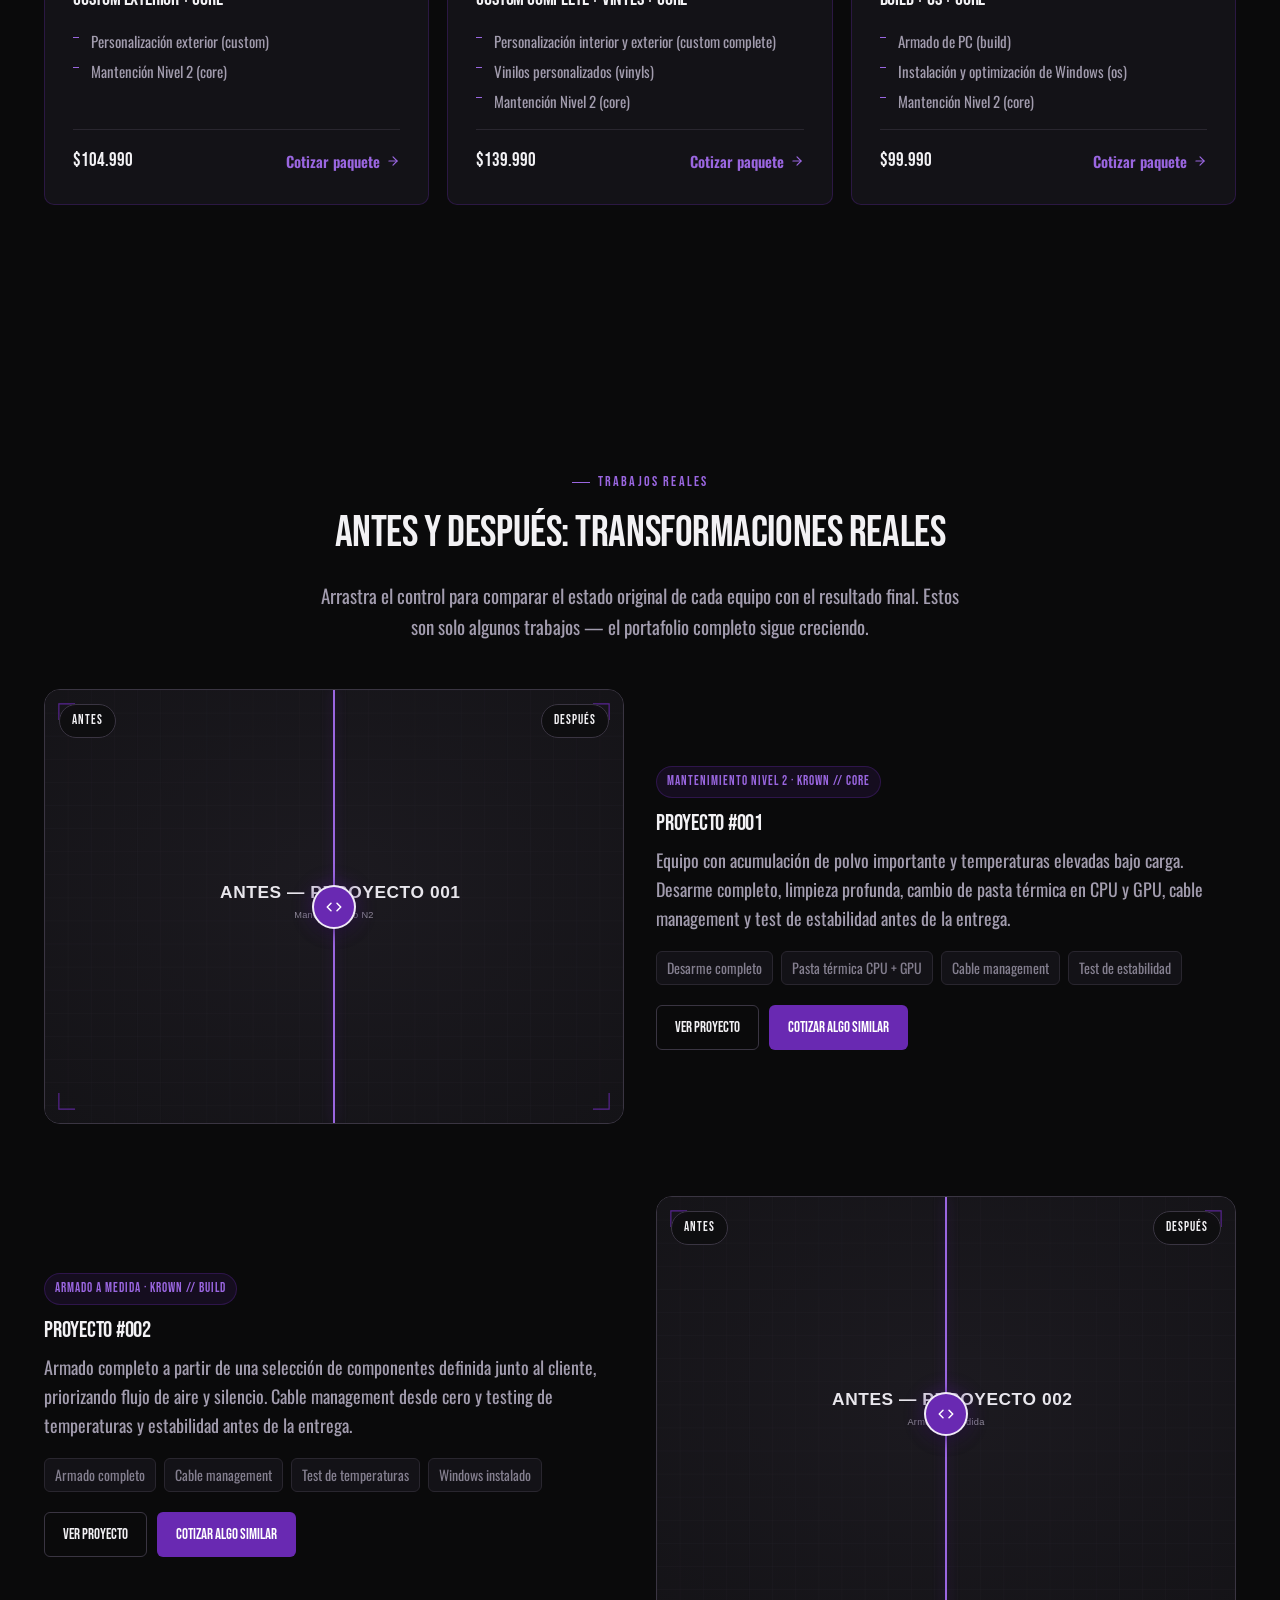
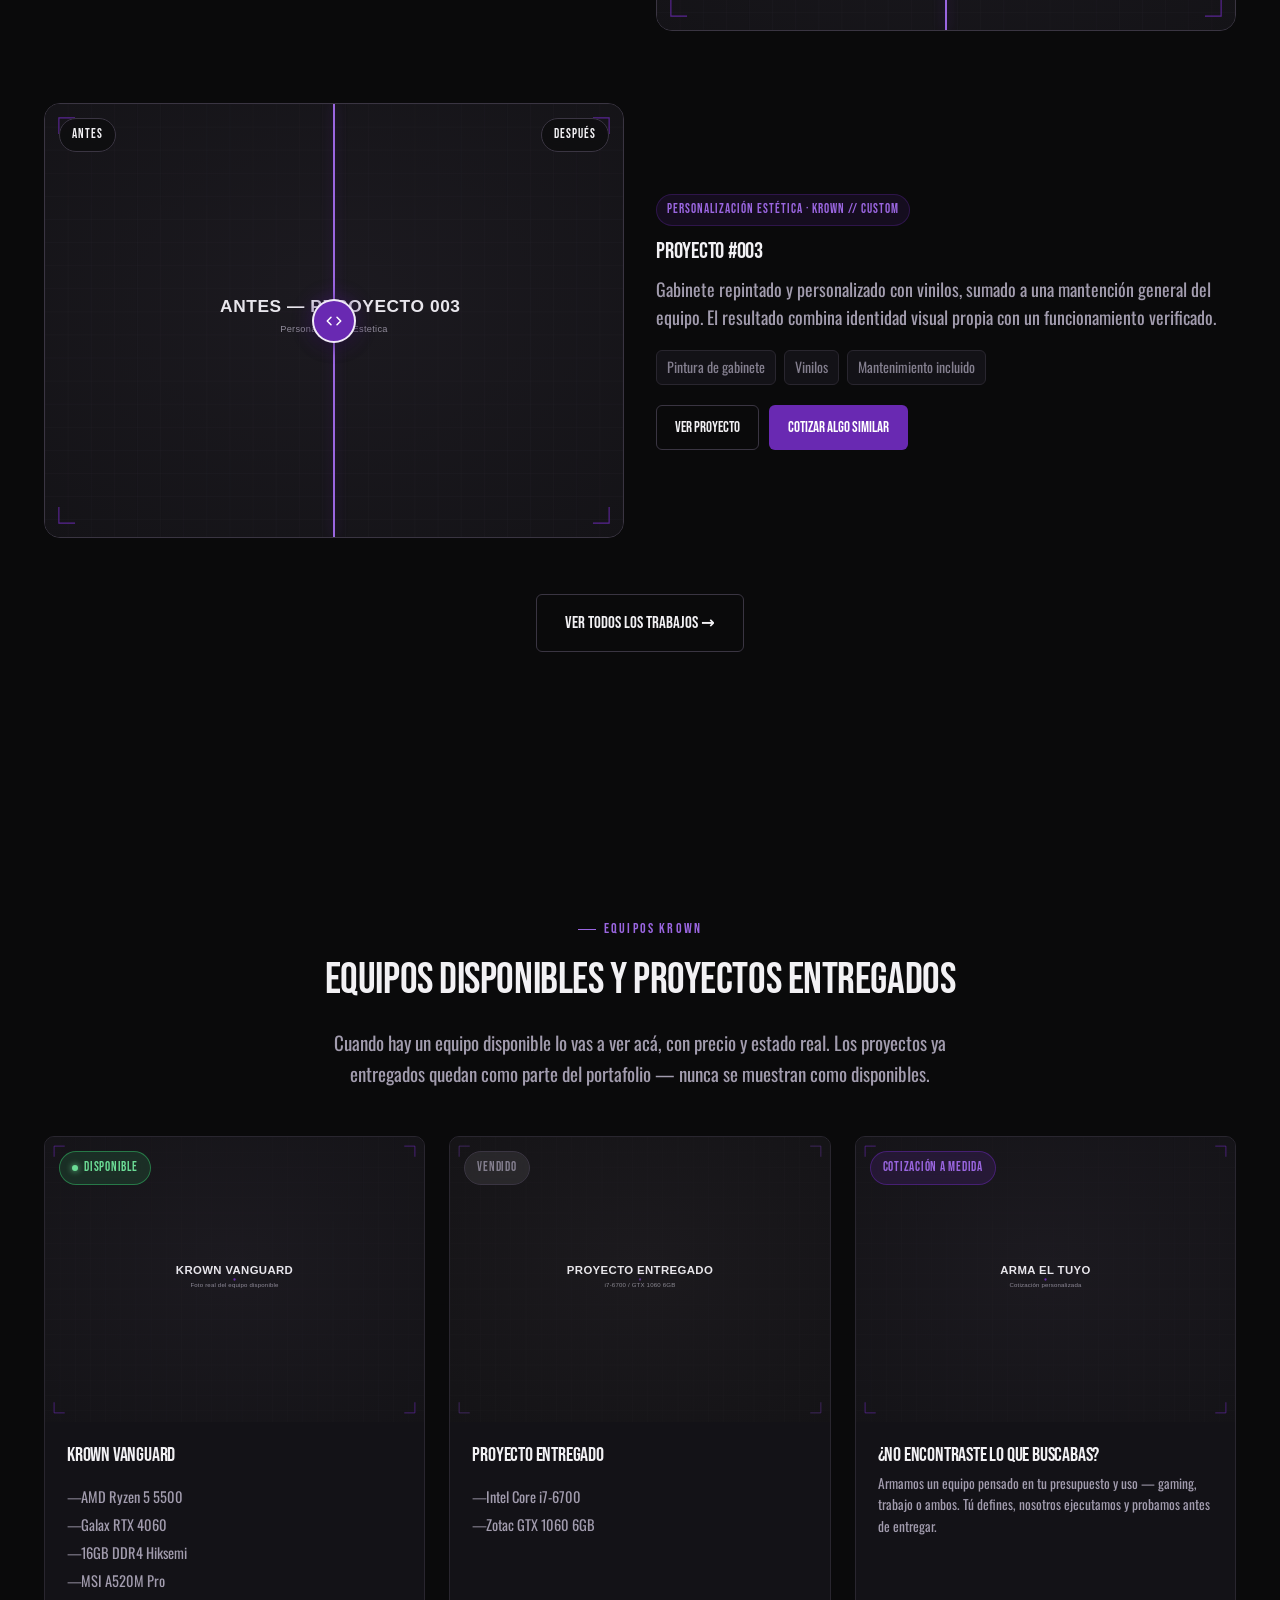
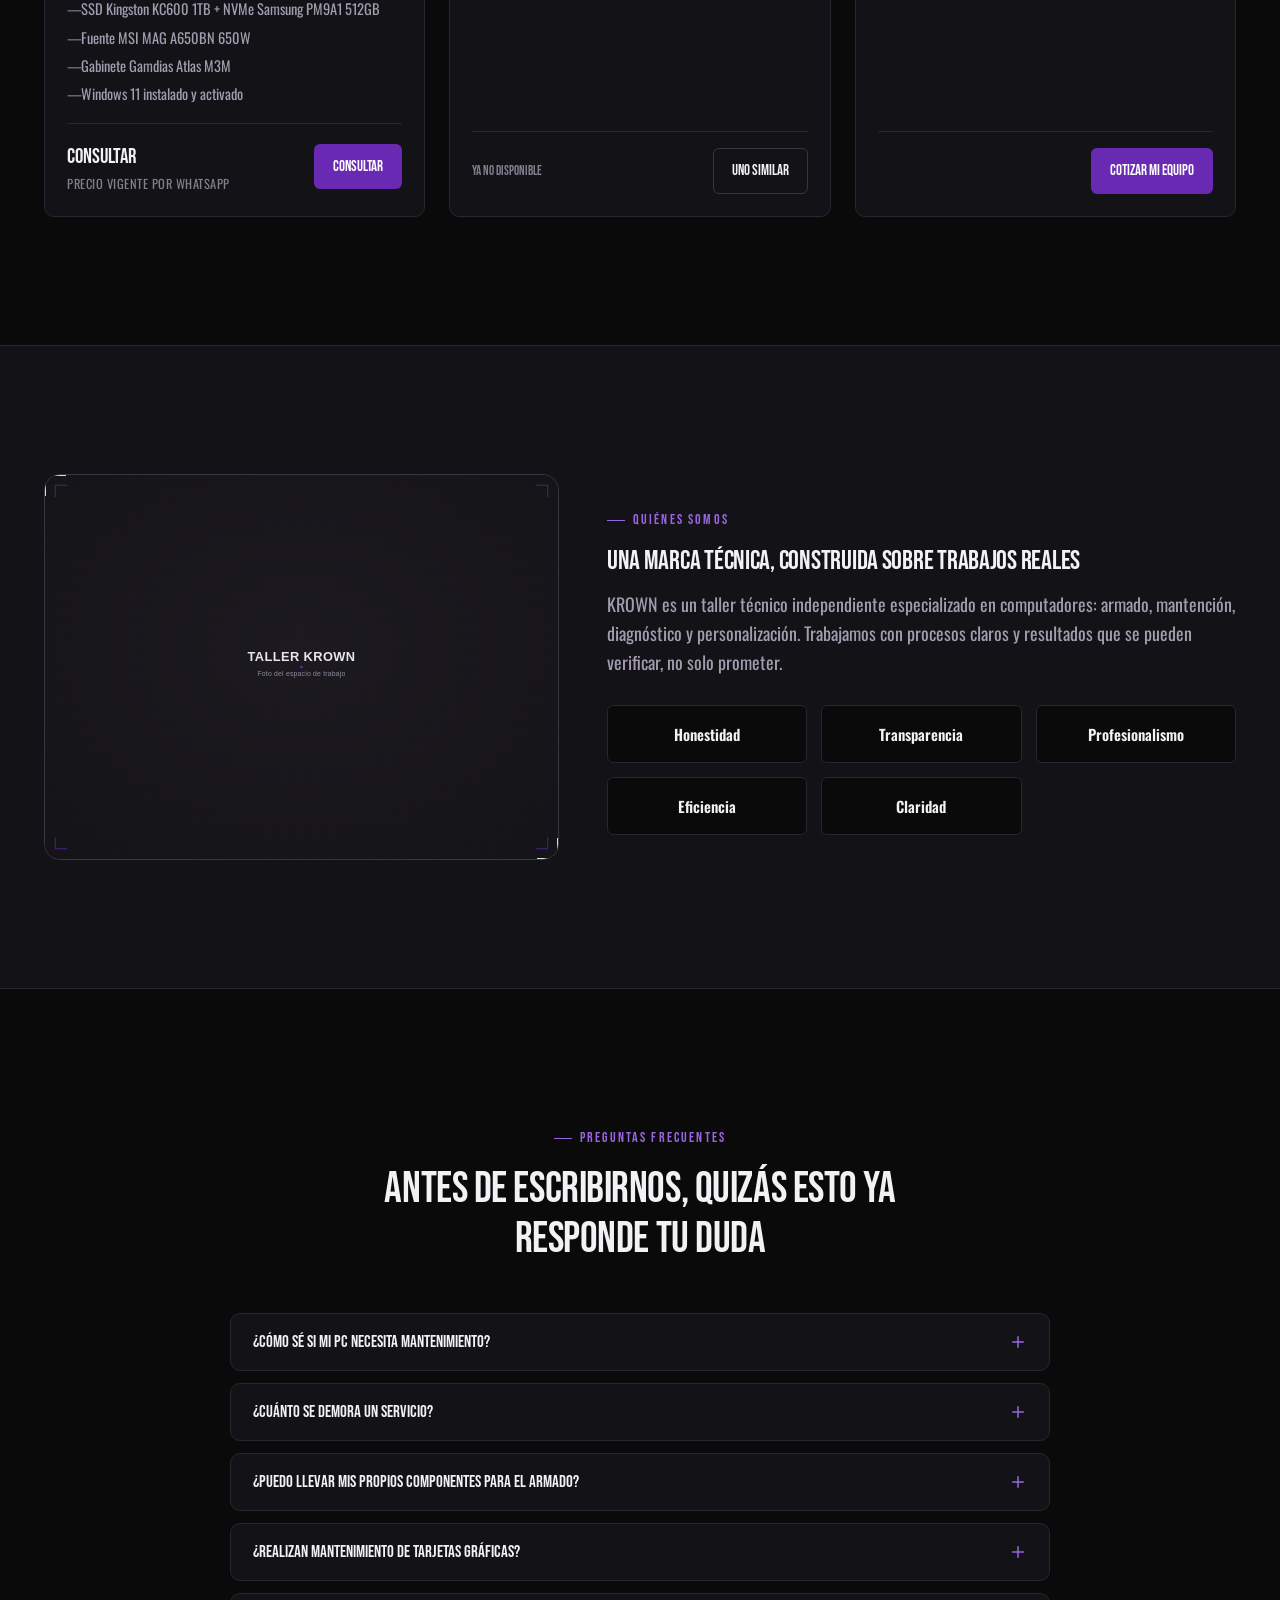
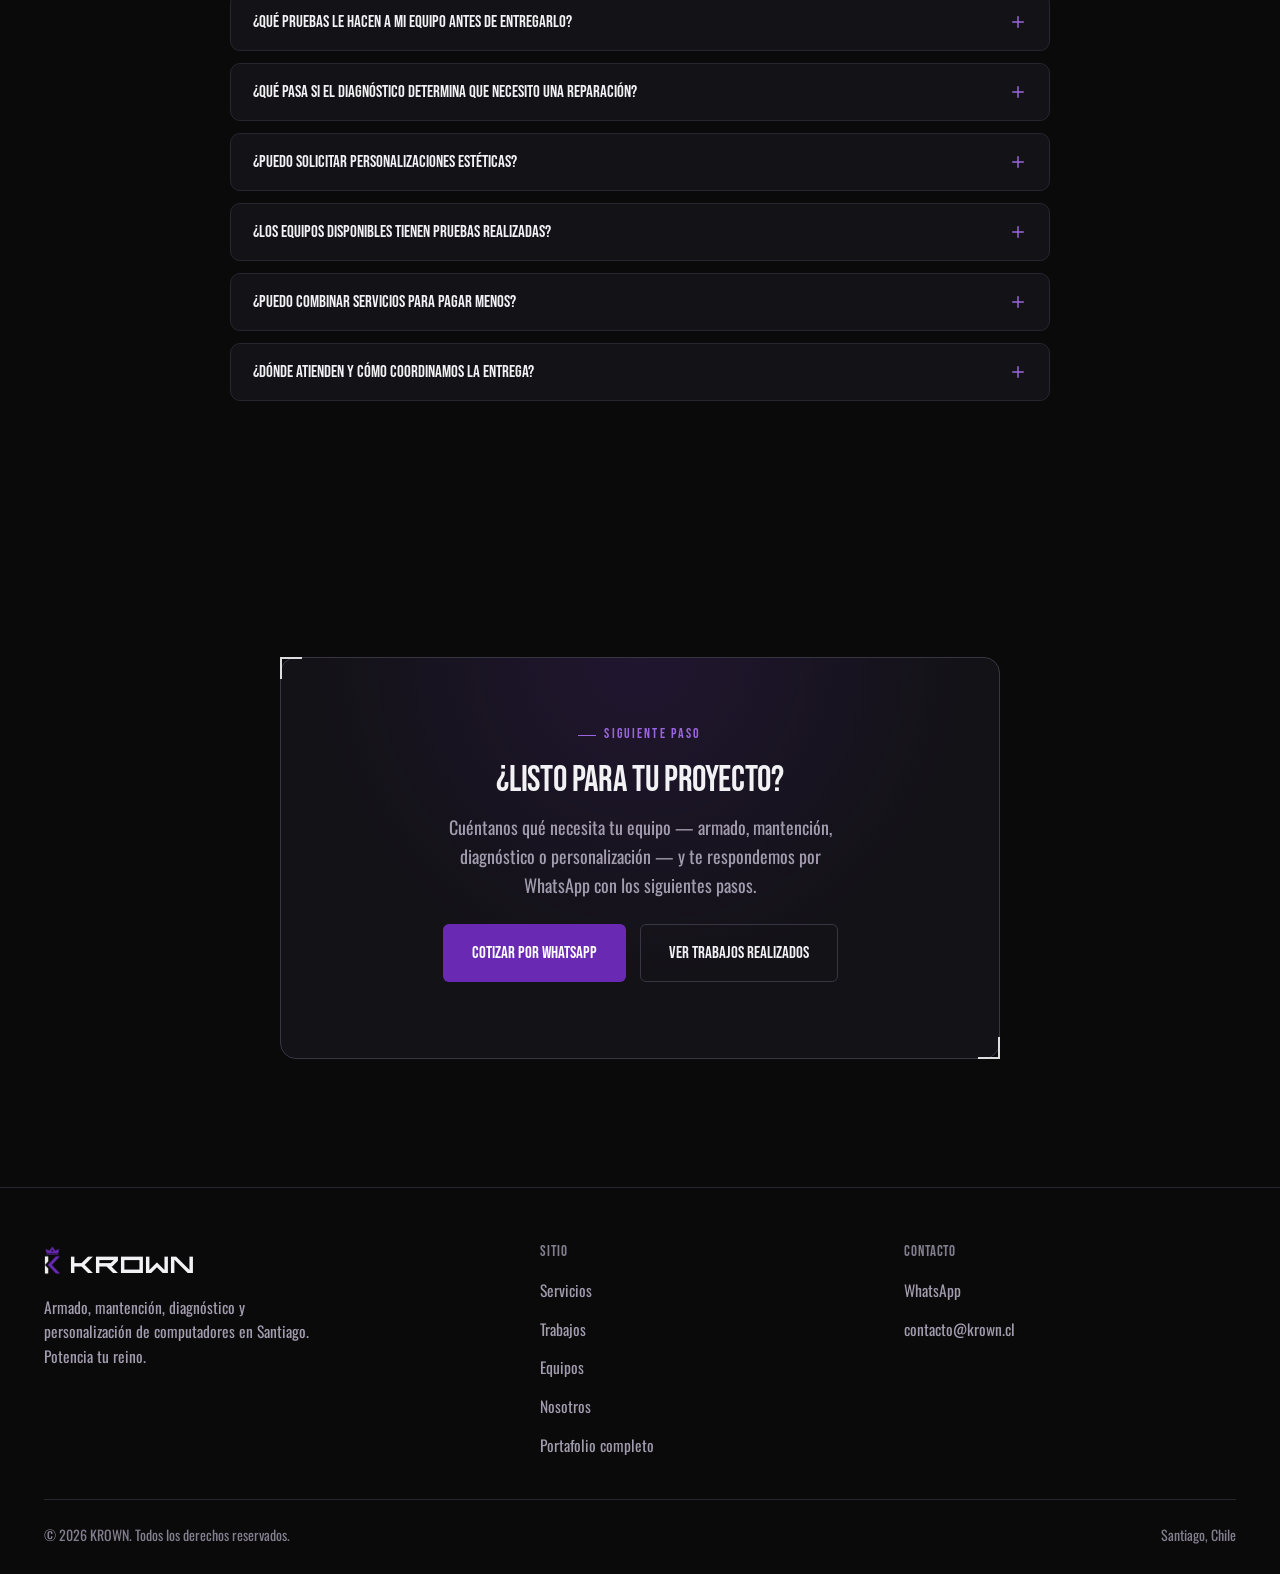
==== commit 7da3a032: "Add files via upload" ====
--- a/index.html
+++ b/index.html
@@ -93,9 +93,8 @@
       </div>
 
       <div class="hero-media hud-frame reveal">
-        <video autoplay muted loop playsinline poster="assets/video/hero-poster.jpg">
-          <source src="assets/video/hero-loop.webm" type="video/webm" />
-          <source src="assets/video/hero-loop.mp4" type="video/mp4" />
+        <video autoplay muted loop playsinline poster="assets/video/hero-poster.jpg?v=2">
+          <source src="assets/video/hero-loop.mp4?v=2" type="video/mp4" />
         </video>
         <span class="hero-media-tag"><span class="dot"></span> Trabajos reales de KROWN</span>
       </div>
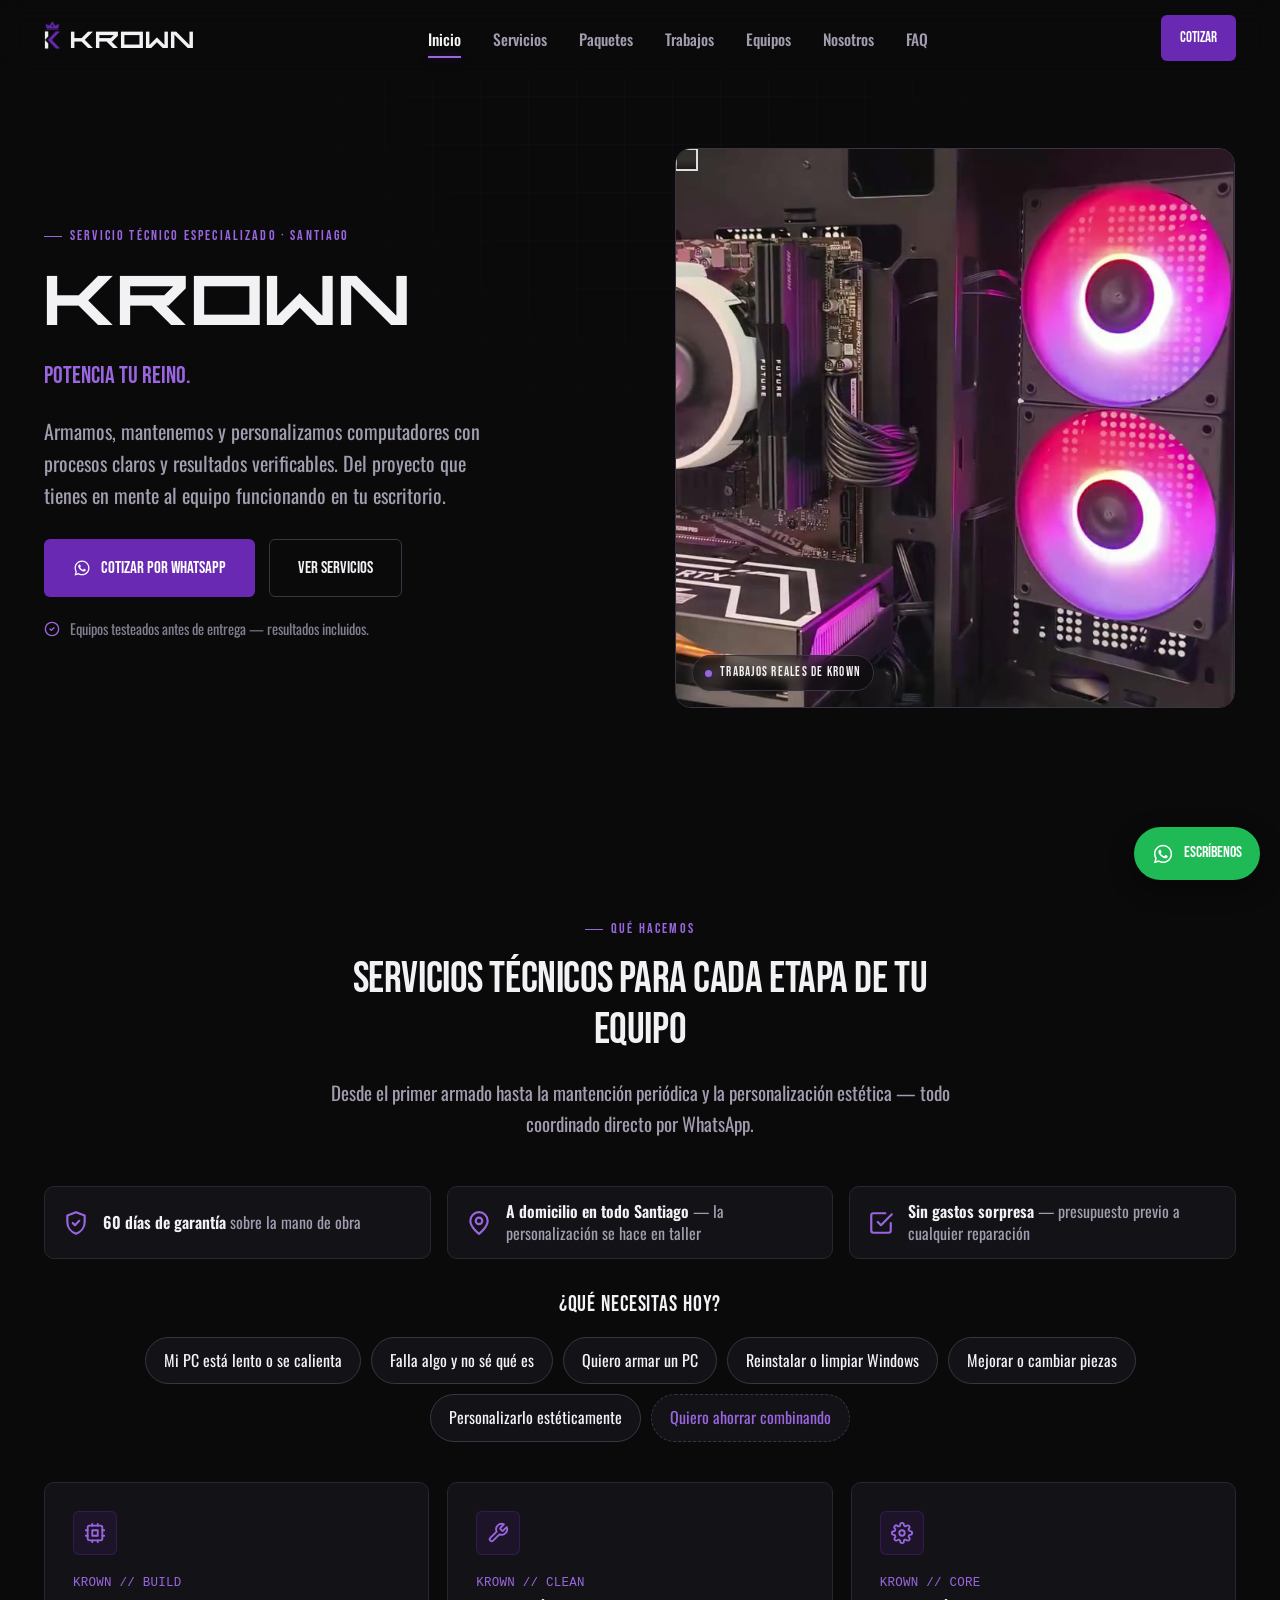
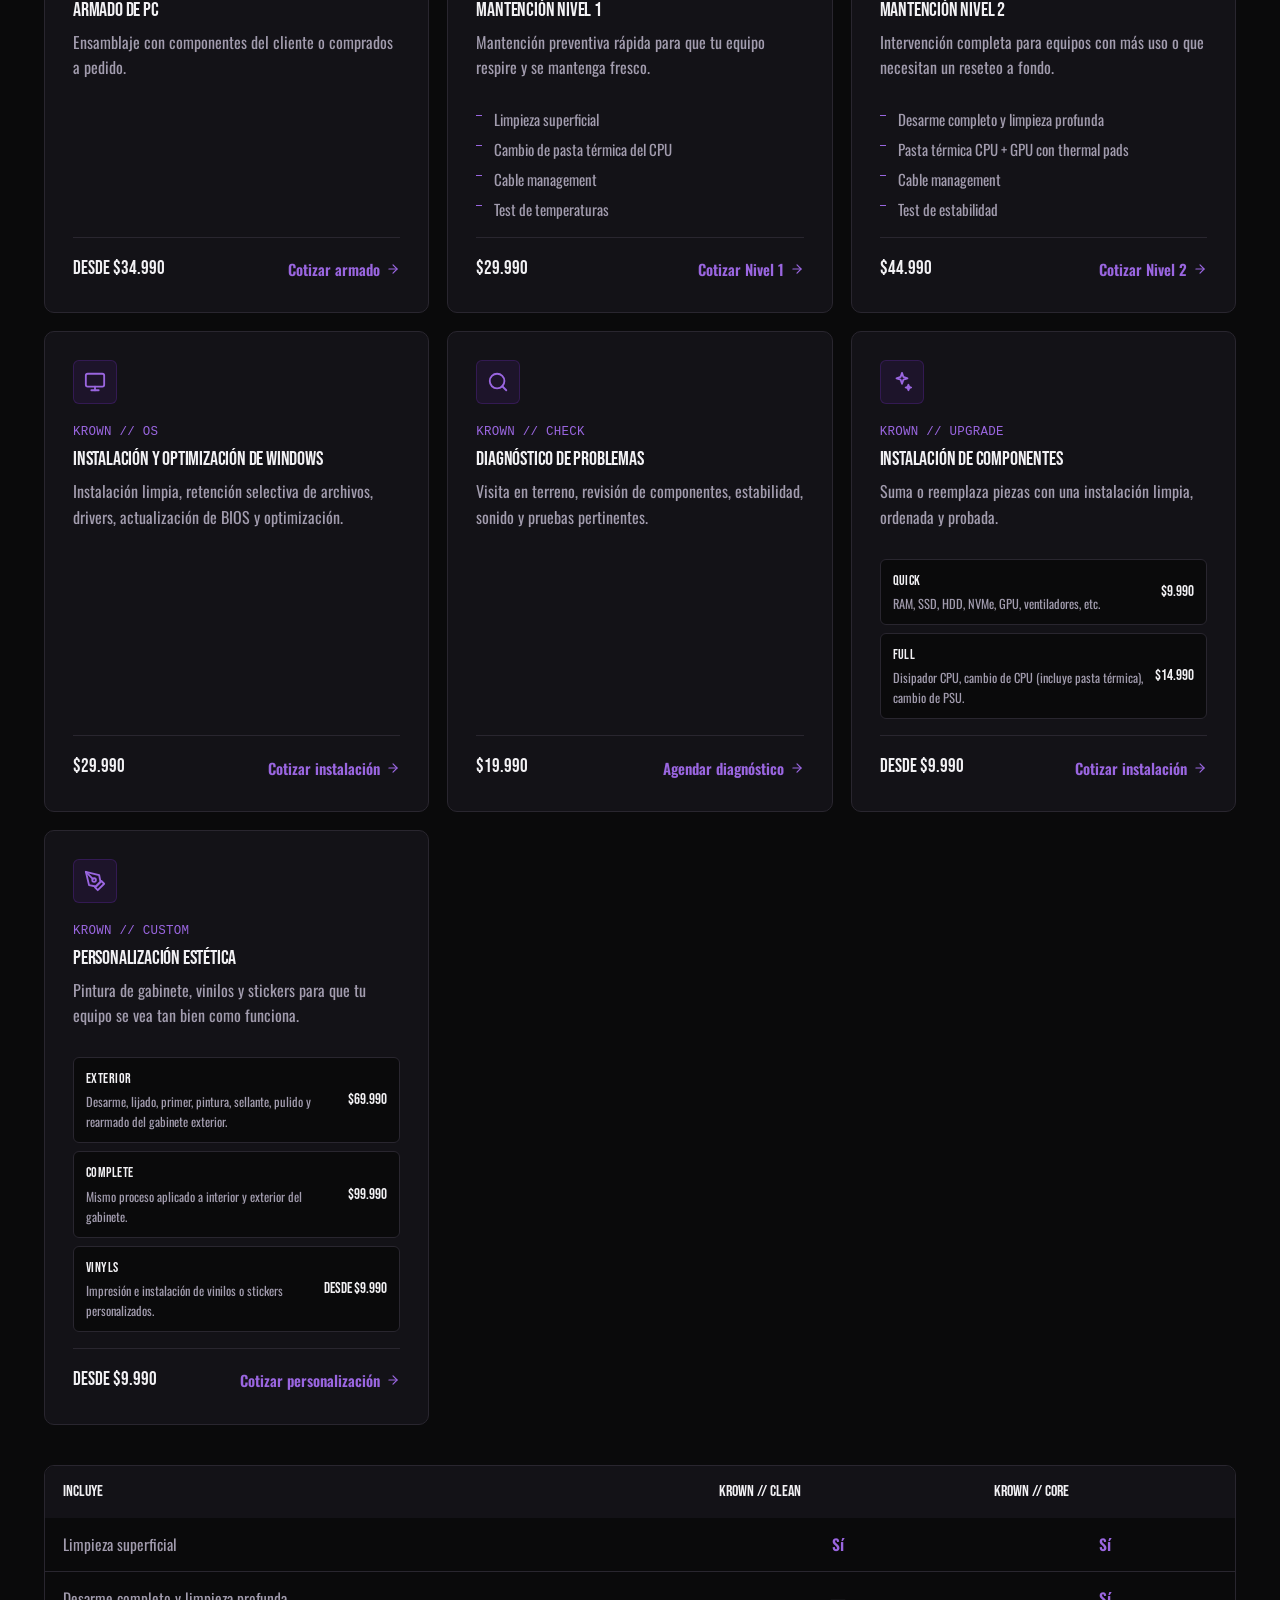
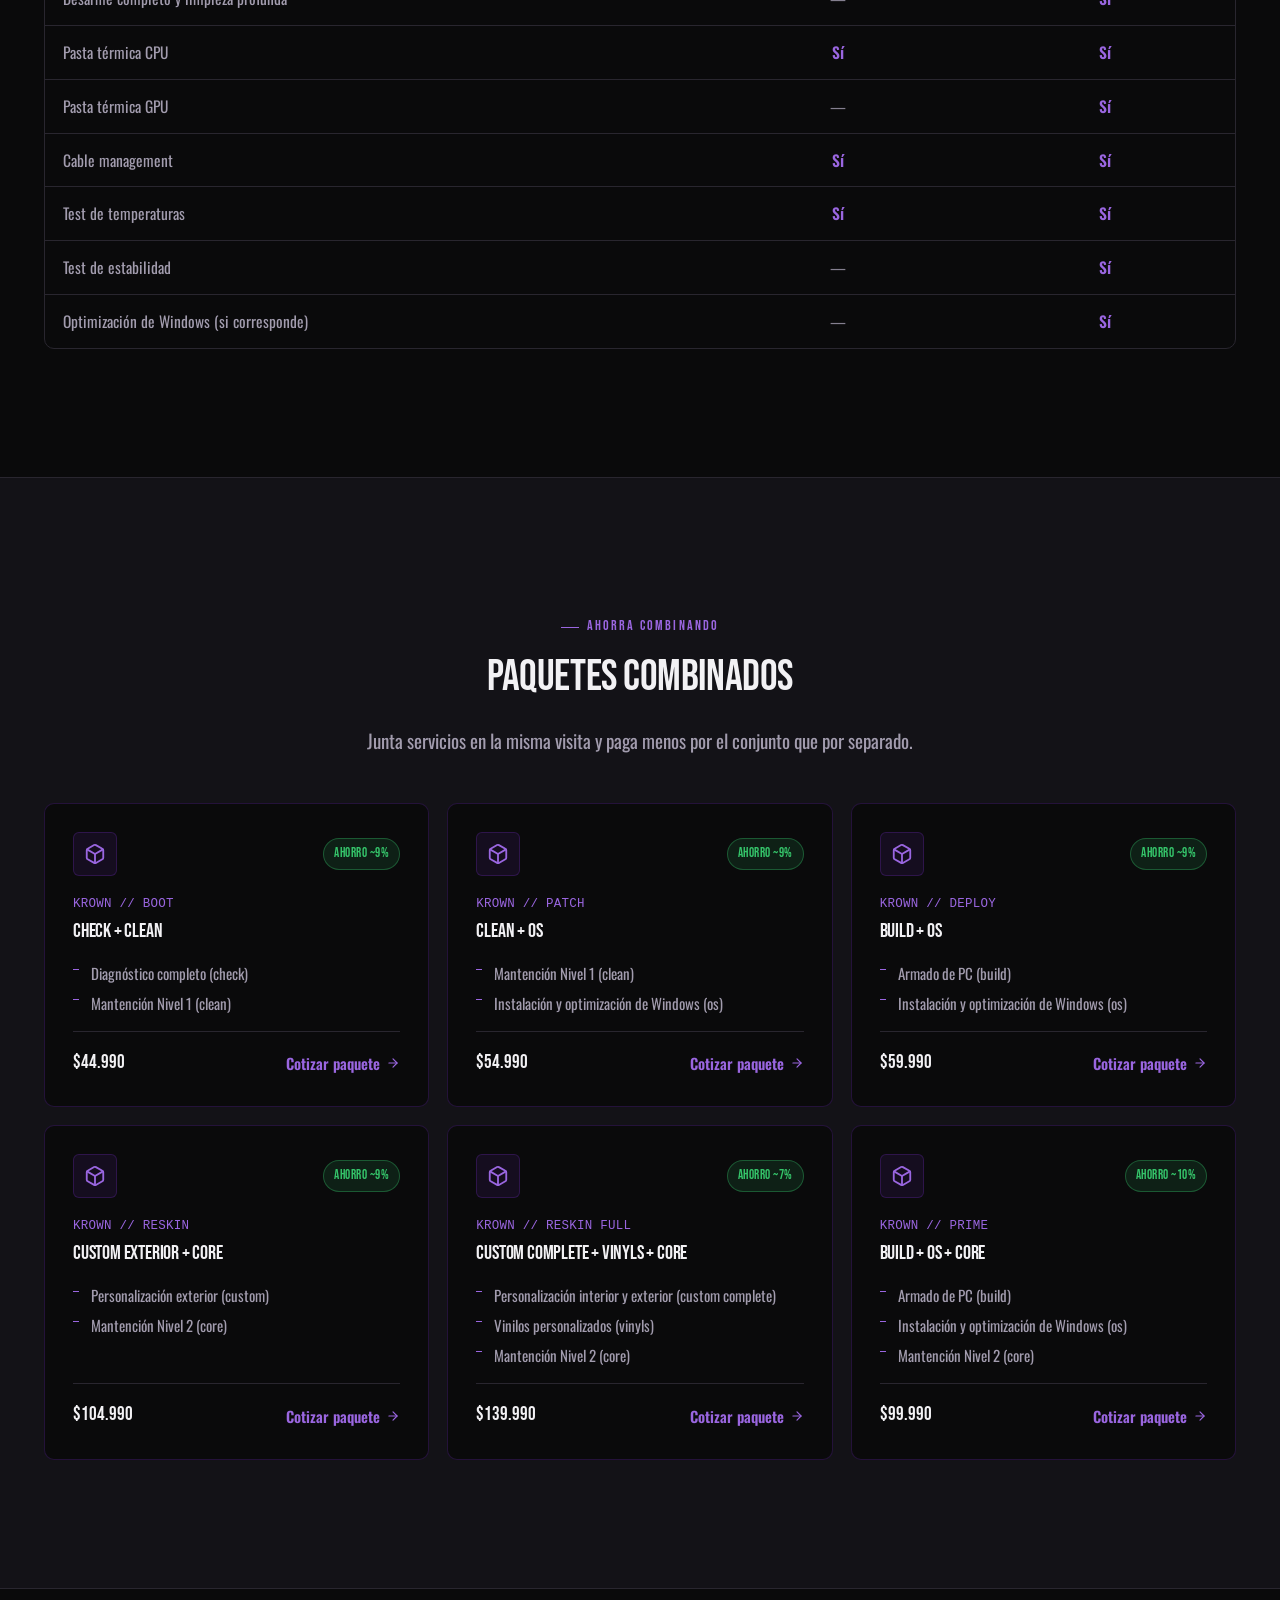
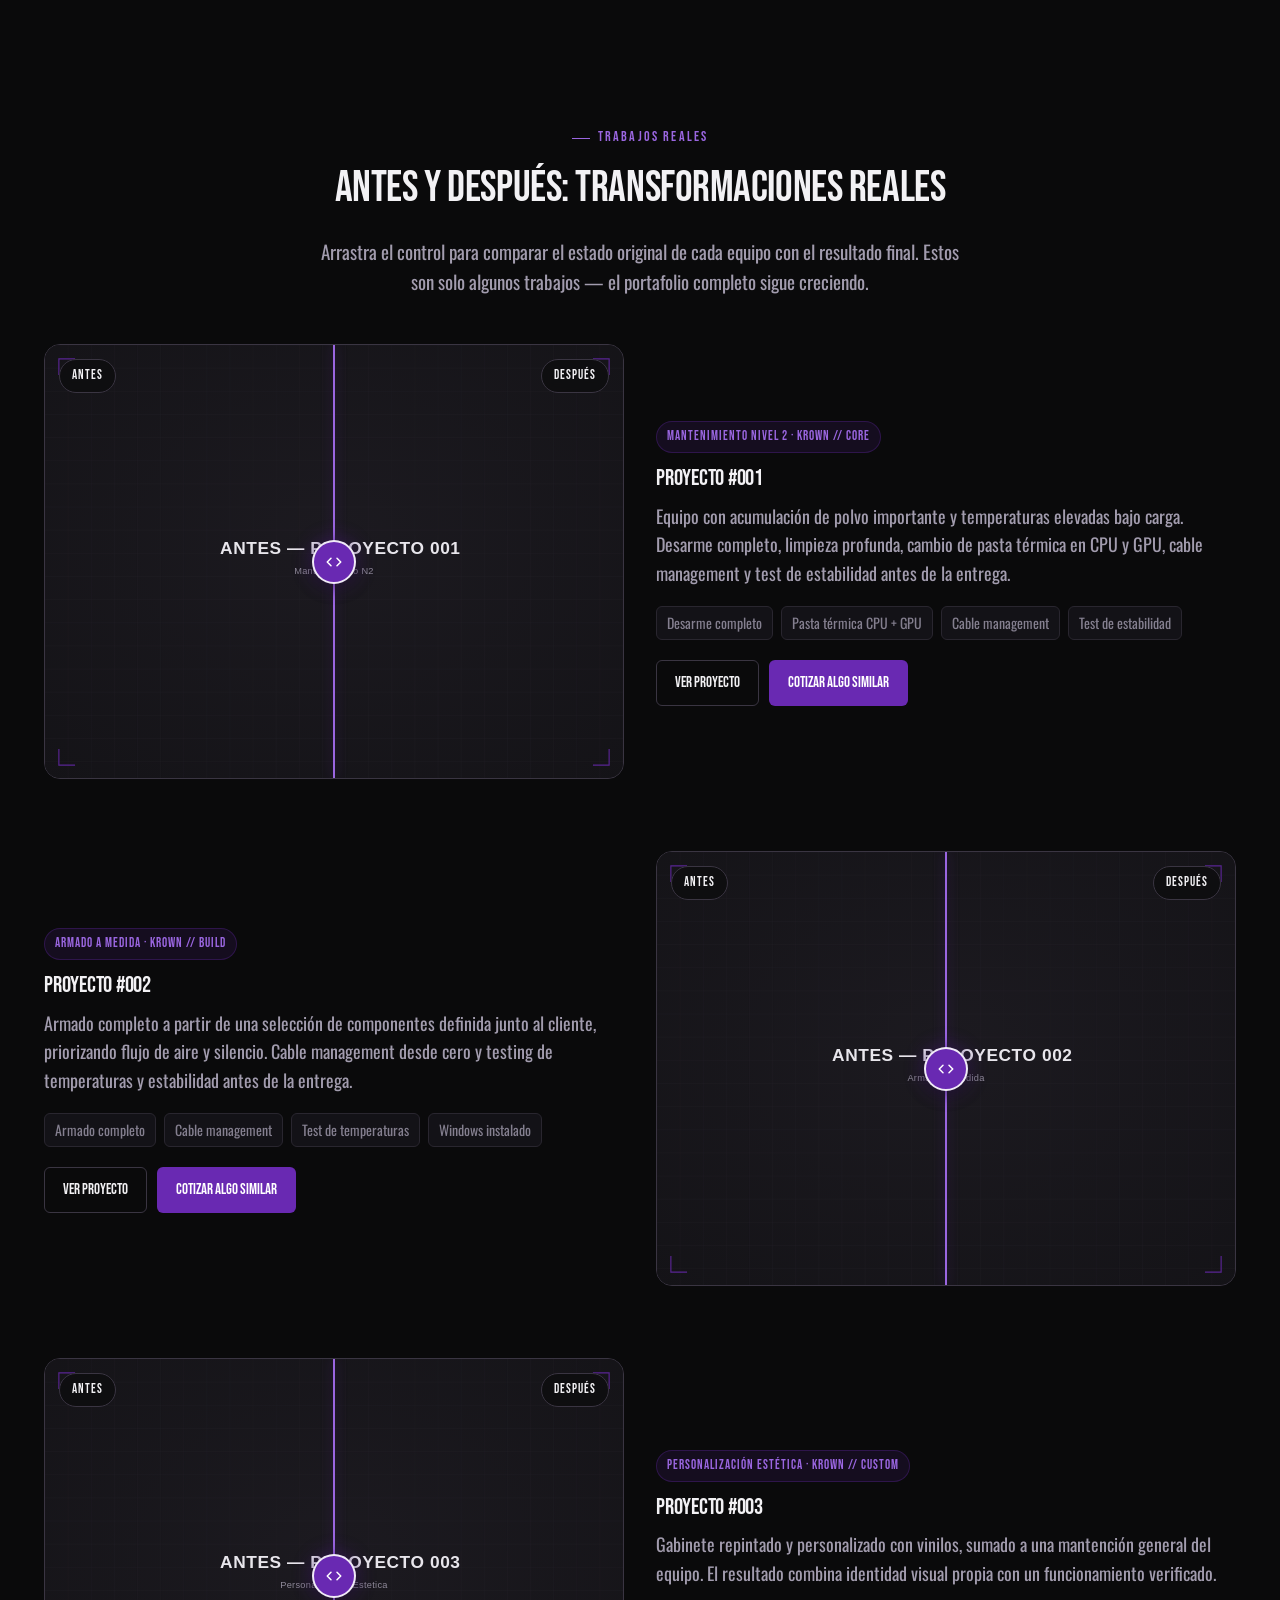
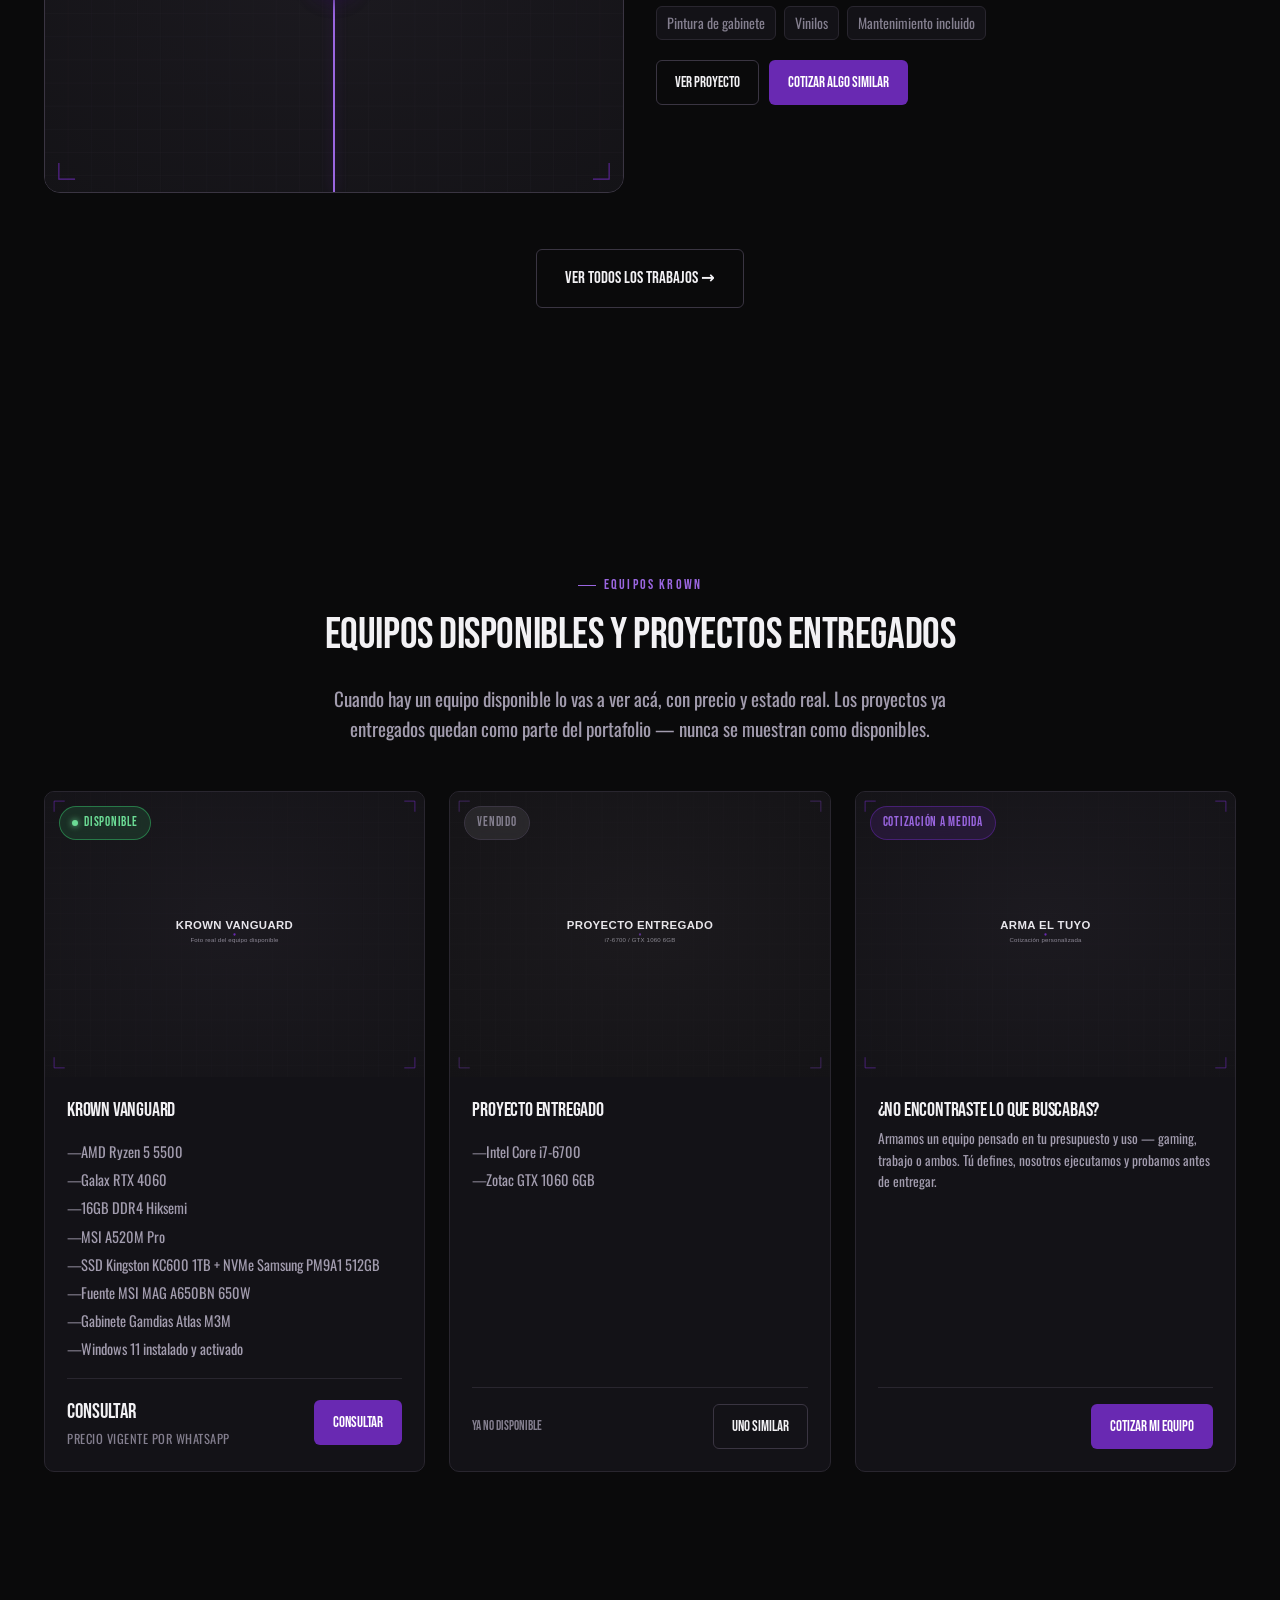
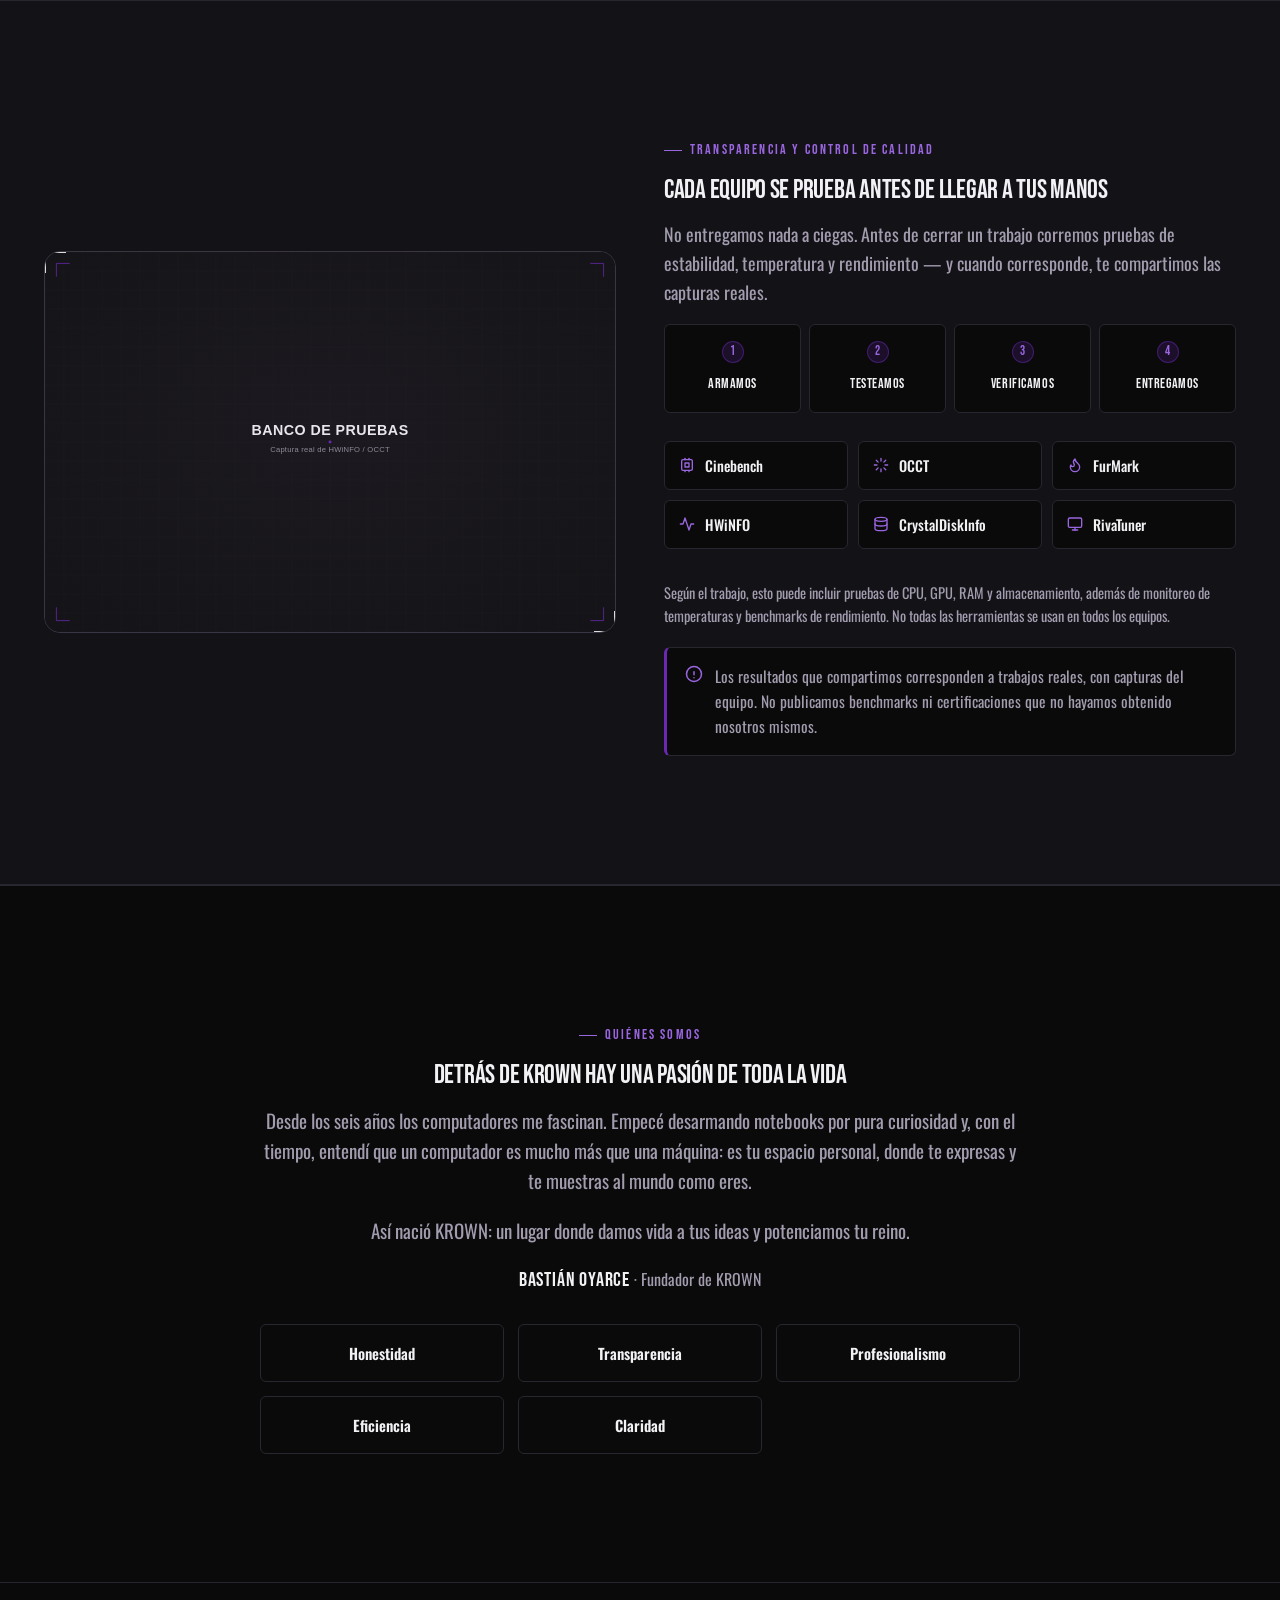
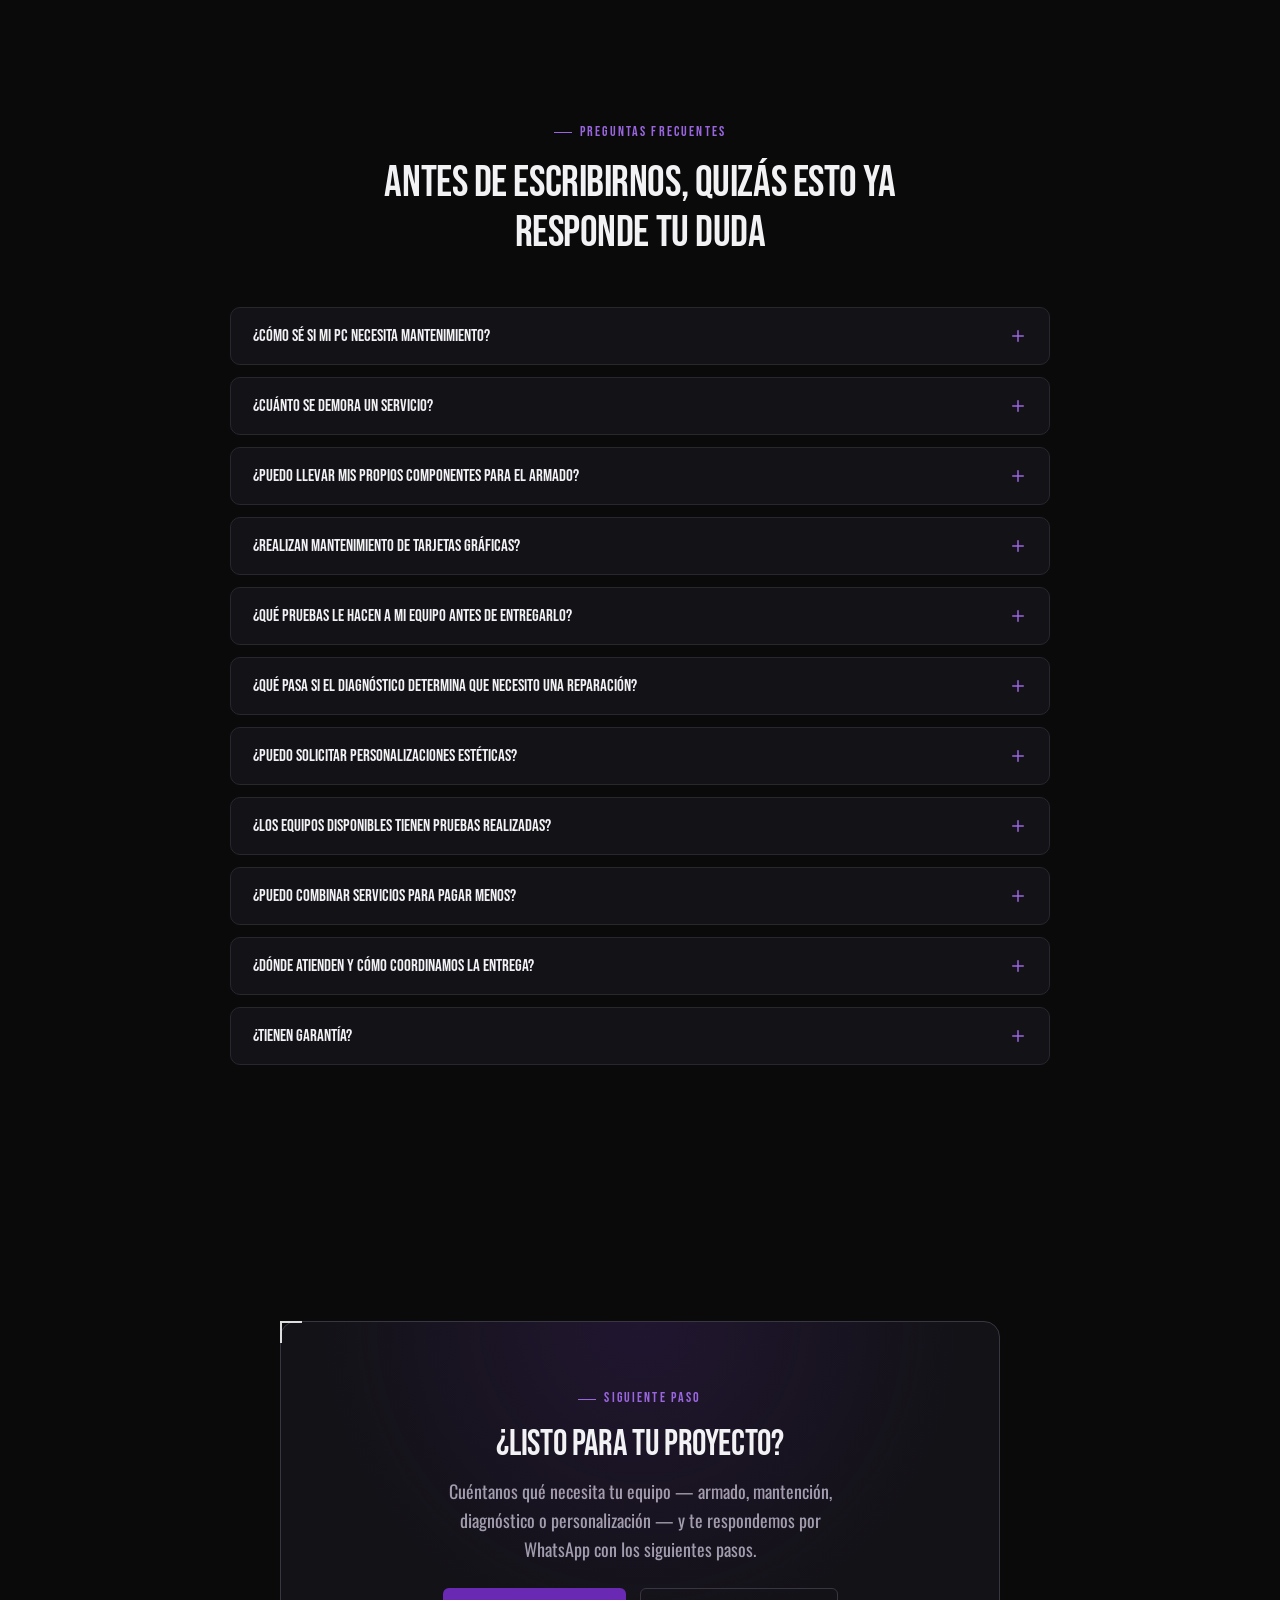
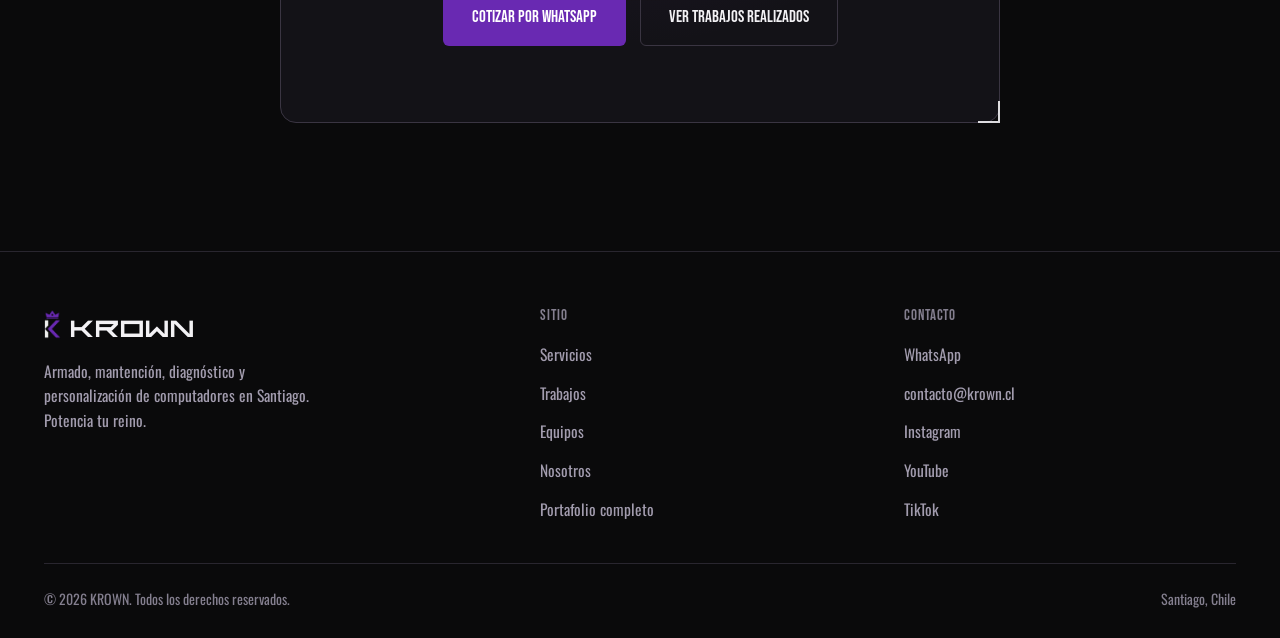
==== commit 841c6fe3: "Add files via upload" ====
--- a/index.html
+++ b/index.html
@@ -34,7 +34,9 @@
     <nav class="nav-desktop" aria-label="Navegación principal">
       <ul>
         <li><a href="#inicio">Inicio</a></li>
+        <li data-contenido-nav hidden><a href="#contenido">Contenido</a></li>
         <li><a href="#servicios">Servicios</a></li>
+        <li><a href="#paquetes">Paquetes</a></li>
         <li><a href="#trabajos">Trabajos</a></li>
         <li><a href="#equipos">Equipos</a></li>
         <li><a href="#nosotros">Nosotros</a></li>
@@ -54,7 +56,9 @@
 <nav class="nav-mobile" aria-label="Navegación móvil">
   <ul>
     <li><a href="#inicio">Inicio</a></li>
+    <li data-contenido-nav hidden><a href="#contenido">Contenido</a></li>
     <li><a href="#servicios">Servicios</a></li>
+    <li><a href="#paquetes">Paquetes</a></li>
     <li><a href="#trabajos">Trabajos</a></li>
     <li><a href="#equipos">Equipos</a></li>
     <li><a href="#nosotros">Nosotros</a></li>
@@ -101,40 +105,23 @@
     </div>
   </section>
 
-  <!-- ============ PROCESO / TESTING ============ -->
-  <section class="testing" id="proceso">
-    <div class="container">
-      <div class="testing-media hud-frame reveal">
-        <img src="assets/img/misc/testing-bench.svg" alt="Banco de pruebas KROWN con monitoreo de temperaturas y estabilidad" loading="lazy" decoding="async" />
-      </div>
-
-      <div class="testing-copy reveal">
-        <span class="eyebrow">Transparencia y control de calidad</span>
-        <h2>Cada equipo se prueba antes de llegar a tus manos</h2>
-        <p>No entregamos nada a ciegas. Antes de cerrar un trabajo corremos pruebas de estabilidad, temperatura y rendimiento — y cuando corresponde, te compartimos las capturas reales.</p>
-
-        <div class="proceso-steps">
-          <div class="proceso-step"><span class="num">1</span><span class="label">Armamos</span></div>
-          <div class="proceso-step"><span class="num">2</span><span class="label">Testeamos</span></div>
-          <div class="proceso-step"><span class="num">3</span><span class="label">Verificamos</span></div>
-          <div class="proceso-step"><span class="num">4</span><span class="label">Entregamos</span></div>
-        </div>
-
-        <div class="testing-tools">
-          <div class="testing-tool"><svg viewBox="0 0 24 24" fill="none" stroke="currentColor" stroke-width="2" stroke-linecap="round" stroke-linejoin="round" aria-hidden="true"><rect x="4" y="4" width="16" height="16" rx="2"/><rect x="9" y="9" width="6" height="6"/><line x1="9" y1="2" x2="9" y2="4"/><line x1="15" y1="2" x2="15" y2="4"/><line x1="9" y1="20" x2="9" y2="22"/><line x1="15" y1="20" x2="15" y2="22"/></svg> Cinebench</div>
-          <div class="testing-tool"><svg viewBox="0 0 24 24" fill="none" stroke="currentColor" stroke-width="2" stroke-linecap="round" stroke-linejoin="round" aria-hidden="true"><path d="M12 2v4M12 18v4M4.9 4.9l2.8 2.8M16.3 16.3l2.8 2.8M2 12h4M18 12h4M4.9 19.1l2.8-2.8M16.3 7.7l2.8-2.8"/></svg> OCCT</div>
-          <div class="testing-tool"><svg viewBox="0 0 24 24" fill="none" stroke="currentColor" stroke-width="2" stroke-linecap="round" stroke-linejoin="round" aria-hidden="true"><path d="M8.5 14.5A2.5 2.5 0 0 0 11 12c0-1.38-.5-2-1-3-1.072-2.143-.224-4.054 2-6 .5 2.5 2 4.9 4 6.5 2 1.6 3 3.5 3 5.5a7 7 0 1 1-14 0c0-1.153.433-2.294 1-3a2.5 2.5 0 0 0 2.5 2.5z"/></svg> FurMark</div>
-          <div class="testing-tool"><svg viewBox="0 0 24 24" fill="none" stroke="currentColor" stroke-width="2" stroke-linecap="round" stroke-linejoin="round" aria-hidden="true"><path d="M22 12h-4l-3 9L9 3l-3 9H2"/></svg> HWiNFO</div>
-          <div class="testing-tool"><svg viewBox="0 0 24 24" fill="none" stroke="currentColor" stroke-width="2" stroke-linecap="round" stroke-linejoin="round" aria-hidden="true"><ellipse cx="12" cy="5" rx="9" ry="3"/><path d="M3 5v14c0 1.66 4.03 3 9 3s9-1.34 9-3V5"/><path d="M3 12c0 1.66 4.03 3 9 3s9-1.34 9-3"/></svg> CrystalDiskInfo</div>
-          <div class="testing-tool"><svg viewBox="0 0 24 24" fill="none" stroke="currentColor" stroke-width="2" stroke-linecap="round" stroke-linejoin="round" aria-hidden="true"><rect x="2" y="3" width="20" height="14" rx="2"/><line x1="8" y1="21" x2="16" y2="21"/><line x1="12" y1="17" x2="12" y2="21"/></svg> RivaTuner</div>
-        </div>
-
-        <p style="margin-bottom:20px; font-size:14.5px;">Según el trabajo, esto puede incluir pruebas de CPU, GPU, RAM y almacenamiento, además de monitoreo de temperaturas y benchmarks de rendimiento. No todas las herramientas se usan en todos los equipos.</p>
-
-        <div class="testing-note">
-          <svg viewBox="0 0 24 24" fill="none" stroke="currentColor" stroke-width="2" stroke-linecap="round" stroke-linejoin="round" aria-hidden="true" style="width:18px;height:18px;flex-shrink:0;color:var(--purple-light);margin-top:1px;"><path d="M12 9v4"/><path d="M12 17h.01"/><circle cx="12" cy="12" r="10"/></svg>
-          <span>Los resultados que compartimos corresponden a trabajos reales, con capturas del equipo. No publicamos benchmarks ni certificaciones que no hayamos obtenido nosotros mismos.</span>
-        </div>
+  <!-- ============ CONTENIDO / REDES ============ -->
+  <!-- Oculta por defecto: js/contenido.js solo la muestra si hay al menos un
+       video cargado en js/contenido-data.js. -->
+  <section class="contenido" id="contenido" aria-label="Contenido de KROWN en redes" hidden>
+    <div class="container">
+      <div class="section-head section-head--center">
+        <span class="eyebrow">Contenido KROWN</span>
+        <h2>Tecnología, builds y consejos en video</h2>
+        <p>Videos propios sobre armado, mantenimiento y novedades tech. Míralos donde prefieras y síguenos para no perderte los próximos.</p>
+      </div>
+
+      <div class="contenido-layout" id="contenido-layout">
+        <!-- Generado dinámicamente por js/contenido.js a partir de js/contenido-data.js -->
+      </div>
+
+      <div class="contenido-redes" id="contenido-redes" hidden>
+        <!-- Botones a los perfiles (YouTube / Instagram / TikTok), según js/config.js -->
       </div>
     </div>
   </section>
@@ -146,6 +133,36 @@
         <span class="eyebrow">Qué hacemos</span>
         <h2>Servicios técnicos para cada etapa de tu equipo</h2>
         <p>Desde el primer armado hasta la mantención periódica y la personalización estética — todo coordinado directo por WhatsApp.</p>
+      </div>
+
+      <!-- Garantía y zona de atención -->
+      <ul class="confianza-strip reveal" aria-label="Condiciones del servicio">
+        <li>
+          <svg viewBox="0 0 24 24" fill="none" stroke="currentColor" stroke-width="2" stroke-linecap="round" stroke-linejoin="round" aria-hidden="true"><path d="M12 2 4 5v6c0 5 3.4 9.3 8 11 4.6-1.7 8-6 8-11V5z"/><path d="m9 12 2 2 4-4"/></svg>
+          <span><strong>60 días de garantía</strong> sobre la mano de obra</span>
+        </li>
+        <li>
+          <svg viewBox="0 0 24 24" fill="none" stroke="currentColor" stroke-width="2" stroke-linecap="round" stroke-linejoin="round" aria-hidden="true"><path d="M20 10c0 6-8 12-8 12S4 16 4 10a8 8 0 0 1 16 0z"/><circle cx="12" cy="10" r="3"/></svg>
+          <span><strong>A domicilio en todo Santiago</strong> — la personalización se hace en taller</span>
+        </li>
+        <li>
+          <svg viewBox="0 0 24 24" fill="none" stroke="currentColor" stroke-width="2" stroke-linecap="round" stroke-linejoin="round" aria-hidden="true"><path d="M9 11l3 3L22 4"/><path d="M21 12v7a2 2 0 0 1-2 2H5a2 2 0 0 1-2-2V5a2 2 0 0 1 2-2h11"/></svg>
+          <span><strong>Sin gastos sorpresa</strong> — presupuesto previo a cualquier reparación</span>
+        </li>
+      </ul>
+
+      <!-- Selector: ¿qué necesitas? -->
+      <div class="necesitas reveal">
+        <p class="necesitas-title">¿Qué necesitas hoy?</p>
+        <div class="necesitas-chips">
+          <a class="necesitas-chip" href="#servicio-clean">Mi PC está lento o se calienta</a>
+          <a class="necesitas-chip" href="#servicio-check">Falla algo y no sé qué es</a>
+          <a class="necesitas-chip" href="#servicio-build">Quiero armar un PC</a>
+          <a class="necesitas-chip" href="#servicio-os">Reinstalar o limpiar Windows</a>
+          <a class="necesitas-chip" href="#servicio-upgrade">Mejorar o cambiar piezas</a>
+          <a class="necesitas-chip" href="#servicio-custom">Personalizarlo estéticamente</a>
+          <a class="necesitas-chip necesitas-chip--alt" href="#paquetes">Quiero ahorrar combinando</a>
+        </div>
       </div>
 
       <div class="servicios-grid" id="servicios-grid">
@@ -178,11 +195,15 @@
           </tbody>
         </table>
       </div>
-
-      <!-- Paquetes combinados -->
-      <div class="paquetes-head">
+    </div>
+  </section>
+
+  <!-- ============ PAQUETES ============ -->
+  <section class="paquetes" id="paquetes">
+    <div class="container">
+      <div class="section-head section-head--center">
         <span class="eyebrow">Ahorra combinando</span>
-        <h3>Paquetes combinados</h3>
+        <h2>Paquetes combinados</h2>
         <p>Junta servicios en la misma visita y paga menos por el conjunto que por separado.</p>
       </div>
       <div class="servicios-grid" id="paquetes-grid">
@@ -317,17 +338,60 @@
     </div>
   </section>
 
+  <!-- ============ PROCESO / TESTING ============ -->
+  <section class="testing" id="proceso">
+    <div class="container">
+      <div class="testing-media hud-frame reveal">
+        <img src="assets/img/misc/testing-bench.svg" alt="Banco de pruebas KROWN con monitoreo de temperaturas y estabilidad" loading="lazy" decoding="async" />
+      </div>
+
+      <div class="testing-copy reveal">
+        <span class="eyebrow">Transparencia y control de calidad</span>
+        <h2>Cada equipo se prueba antes de llegar a tus manos</h2>
+        <p>No entregamos nada a ciegas. Antes de cerrar un trabajo corremos pruebas de estabilidad, temperatura y rendimiento — y cuando corresponde, te compartimos las capturas reales.</p>
+
+        <div class="proceso-steps">
+          <div class="proceso-step"><span class="num">1</span><span class="label">Armamos</span></div>
+          <div class="proceso-step"><span class="num">2</span><span class="label">Testeamos</span></div>
+          <div class="proceso-step"><span class="num">3</span><span class="label">Verificamos</span></div>
+          <div class="proceso-step"><span class="num">4</span><span class="label">Entregamos</span></div>
+        </div>
+
+        <div class="testing-tools">
+          <div class="testing-tool"><svg viewBox="0 0 24 24" fill="none" stroke="currentColor" stroke-width="2" stroke-linecap="round" stroke-linejoin="round" aria-hidden="true"><rect x="4" y="4" width="16" height="16" rx="2"/><rect x="9" y="9" width="6" height="6"/><line x1="9" y1="2" x2="9" y2="4"/><line x1="15" y1="2" x2="15" y2="4"/><line x1="9" y1="20" x2="9" y2="22"/><line x1="15" y1="20" x2="15" y2="22"/></svg> Cinebench</div>
+          <div class="testing-tool"><svg viewBox="0 0 24 24" fill="none" stroke="currentColor" stroke-width="2" stroke-linecap="round" stroke-linejoin="round" aria-hidden="true"><path d="M12 2v4M12 18v4M4.9 4.9l2.8 2.8M16.3 16.3l2.8 2.8M2 12h4M18 12h4M4.9 19.1l2.8-2.8M16.3 7.7l2.8-2.8"/></svg> OCCT</div>
+          <div class="testing-tool"><svg viewBox="0 0 24 24" fill="none" stroke="currentColor" stroke-width="2" stroke-linecap="round" stroke-linejoin="round" aria-hidden="true"><path d="M8.5 14.5A2.5 2.5 0 0 0 11 12c0-1.38-.5-2-1-3-1.072-2.143-.224-4.054 2-6 .5 2.5 2 4.9 4 6.5 2 1.6 3 3.5 3 5.5a7 7 0 1 1-14 0c0-1.153.433-2.294 1-3a2.5 2.5 0 0 0 2.5 2.5z"/></svg> FurMark</div>
+          <div class="testing-tool"><svg viewBox="0 0 24 24" fill="none" stroke="currentColor" stroke-width="2" stroke-linecap="round" stroke-linejoin="round" aria-hidden="true"><path d="M22 12h-4l-3 9L9 3l-3 9H2"/></svg> HWiNFO</div>
+          <div class="testing-tool"><svg viewBox="0 0 24 24" fill="none" stroke="currentColor" stroke-width="2" stroke-linecap="round" stroke-linejoin="round" aria-hidden="true"><ellipse cx="12" cy="5" rx="9" ry="3"/><path d="M3 5v14c0 1.66 4.03 3 9 3s9-1.34 9-3V5"/><path d="M3 12c0 1.66 4.03 3 9 3s9-1.34 9-3"/></svg> CrystalDiskInfo</div>
+          <div class="testing-tool"><svg viewBox="0 0 24 24" fill="none" stroke="currentColor" stroke-width="2" stroke-linecap="round" stroke-linejoin="round" aria-hidden="true"><rect x="2" y="3" width="20" height="14" rx="2"/><line x1="8" y1="21" x2="16" y2="21"/><line x1="12" y1="17" x2="12" y2="21"/></svg> RivaTuner</div>
+        </div>
+
+        <p style="margin-bottom:20px; font-size:14.5px;">Según el trabajo, esto puede incluir pruebas de CPU, GPU, RAM y almacenamiento, además de monitoreo de temperaturas y benchmarks de rendimiento. No todas las herramientas se usan en todos los equipos.</p>
+
+        <div class="testing-note">
+          <svg viewBox="0 0 24 24" fill="none" stroke="currentColor" stroke-width="2" stroke-linecap="round" stroke-linejoin="round" aria-hidden="true" style="width:18px;height:18px;flex-shrink:0;color:var(--purple-light);margin-top:1px;"><path d="M12 9v4"/><path d="M12 17h.01"/><circle cx="12" cy="12" r="10"/></svg>
+          <span>Los resultados que compartimos corresponden a trabajos reales, con capturas del equipo. No publicamos benchmarks ni certificaciones que no hayamos obtenido nosotros mismos.</span>
+        </div>
+      </div>
+    </div>
+  </section>
+
   <!-- ============ QUIÉNES SOMOS ============ -->
   <section class="nosotros" id="nosotros">
     <div class="container">
-      <div class="nosotros-media hud-frame reveal">
-        <img src="assets/img/misc/taller.svg" alt="Taller de trabajo de KROWN" loading="lazy" decoding="async" />
-      </div>
-
-      <div class="reveal">
+      <!-- Foto de Bastián: deja tu foto en assets/img/misc/bastian.jpg. Mientras el
+           archivo no exista, esta columna se oculta sola (js/main.js) y el texto
+           queda centrado — nunca se ve un recuadro vacío. -->
+      <figure class="nosotros-media hud-frame reveal" id="nosotros-media" hidden>
+        <img src="assets/img/misc/bastian.jpg" alt="Bastián Oyarce, fundador de KROWN" loading="lazy" decoding="async" />
+      </figure>
+
+      <div class="nosotros-copy reveal">
         <span class="eyebrow">Quiénes somos</span>
-        <h2>Una marca técnica, construida sobre trabajos reales</h2>
-        <p>KROWN es un taller técnico independiente especializado en computadores: armado, mantención, diagnóstico y personalización. Trabajamos con procesos claros y resultados que se pueden verificar, no solo prometer.</p>
+        <h2>Detrás de KROWN hay una pasión de toda la vida</h2>
+        <p class="nosotros-historia">Desde los seis años los computadores me fascinan. Empecé desarmando notebooks por pura curiosidad y, con el tiempo, entendí que un computador es mucho más que una máquina: es tu espacio personal, donde te expresas y te muestras al mundo como eres.</p>
+        <p class="nosotros-historia">Así nació KROWN: un lugar donde damos vida a tus ideas y potenciamos tu reino.</p>
+        <p class="nosotros-firma"><strong>Bastián Oyarce</strong> · Fundador de KROWN</p>
 
         <div class="valores-grid">
           <div class="valor-item">Honestidad</div>
@@ -336,7 +400,6 @@
           <div class="valor-item">Eficiencia</div>
           <div class="valor-item">Claridad</div>
         </div>
-        <!-- TODO: Bastian — agregar aquí misión, visión y propuesta de valor completas cuando estén definidas -->
       </div>
     </div>
   </section>
@@ -411,6 +474,8 @@
           <li><a href="#" data-wa="general">WhatsApp</a></li>
           <li id="footer-email-item"><a href="#" id="footer-email">Correo</a></li>
           <li id="footer-ig-item" style="display:none;"><a href="#" id="footer-ig" target="_blank" rel="noopener">Instagram</a></li>
+          <li id="footer-yt-item" style="display:none;"><a href="#" id="footer-yt" target="_blank" rel="noopener">YouTube</a></li>
+          <li id="footer-tt-item" style="display:none;"><a href="#" id="footer-tt" target="_blank" rel="noopener">TikTok</a></li>
         </ul>
       </div>
     </div>
@@ -434,10 +499,12 @@
 <script src="js/equipos-data.js"></script>
 <script src="js/testimonials-data.js"></script>
 <script src="js/faq-data.js"></script>
+<script src="js/contenido-data.js"></script>
 <script src="js/main.js"></script>
 <script src="js/servicios.js"></script>
 <script src="js/equipos.js"></script>
 <script src="js/testimonials.js"></script>
 <script src="js/faq.js"></script>
+<script src="js/contenido.js"></script>
 </body>
 </html>
--- a/css/styles.css
+++ b/css/styles.css
@@ -1437,7 +1437,7 @@
 
 /* ---- Quiénes somos ---- */
 .nosotros {
-  background: var(--bg-elevated);
+  background: var(--bg);
   border-top: 1px solid var(--border);
   border-bottom: 1px solid var(--border);
 }
@@ -1854,3 +1854,269 @@
     transform: none;
   }
 }
+
+/* ---- Contenido / redes (js/contenido.js) ---- */
+.contenido[hidden] { display: none; }
+
+.contenido-layout {
+  display: grid;
+  gap: 20px;
+}
+
+.contenido-lista {
+  display: grid;
+  gap: 16px;
+  align-content: start;
+}
+
+@media (min-width: 960px) {
+  .contenido-layout {
+    grid-template-columns: 1.5fr 1fr;
+    gap: 24px;
+    align-items: stretch;
+  }
+  .contenido-lista {
+    grid-template-rows: repeat(3, 1fr);
+    /* La lista no define la altura: la manda la tarjeta destacada (16:9). */
+    contain: size;
+  }
+  .contenido-lista .video-card {
+    flex-direction: row;
+  }
+  .contenido-lista .video-thumb {
+    flex: 0 0 46%;
+    aspect-ratio: auto;
+    min-height: 110px;
+  }
+  .contenido-lista .video-info {
+    justify-content: center;
+    padding: 14px 16px;
+  }
+  .contenido-lista .video-plataforma { left: 8px; top: 8px; padding: 3px 8px; font-size: 12px; }
+  .contenido-lista .video-plataforma svg { display: none; }
+  .contenido-lista .video-duracion { display: none; }
+  .contenido-lista .video-play { width: 44px; height: 44px; margin: -22px 0 0 -22px; }
+  .contenido-lista .video-play svg { width: 18px; height: 18px; }
+
+  .contenido-layout--solo {
+    grid-template-columns: minmax(0, 720px);
+    justify-content: center;
+  }
+}
+
+.video-card {
+  display: flex;
+  flex-direction: column;
+  background: var(--bg-elevated);
+  border: 1px solid var(--border);
+  border-radius: var(--radius-md);
+  overflow: hidden;
+  color: inherit;
+  transition: border-color var(--transition), transform var(--transition);
+}
+
+.video-card:hover,
+.video-card:focus-visible {
+  border-color: var(--purple-light);
+  transform: translateY(-3px);
+}
+
+.video-thumb {
+  position: relative;
+  display: block;
+  aspect-ratio: 16 / 9;
+  overflow: hidden;
+  background: linear-gradient(135deg, #1c1626, #0f0d14);
+}
+
+.video-thumb img {
+  width: 100%;
+  height: 100%;
+  object-fit: cover;
+  transition: transform 400ms ease;
+}
+
+.video-card:hover .video-thumb img { transform: scale(1.04); }
+
+.video-fallback {
+  position: absolute;
+  inset: 0;
+  display: grid;
+  place-items: center;
+  color: rgba(154, 102, 224, 0.35);
+}
+.video-fallback svg { width: 64px; height: 64px; }
+
+.video-thumb::after {
+  content: "";
+  position: absolute;
+  inset: 0;
+  background: linear-gradient(to top, rgba(10, 10, 11, 0.55), transparent 55%);
+  pointer-events: none;
+}
+
+.video-play {
+  position: absolute;
+  left: 50%;
+  top: 50%;
+  z-index: 2;
+  width: 56px;
+  height: 56px;
+  margin: -28px 0 0 -28px;
+  display: grid;
+  place-items: center;
+  border-radius: 50%;
+  background: var(--purple);
+  color: #fff;
+  box-shadow: 0 0 0 6px rgba(105, 41, 178, 0.28), 0 6px 24px var(--purple-glow);
+  transition: transform var(--transition);
+}
+.video-play svg { width: 22px; height: 22px; margin-left: 3px; }
+.video-card:hover .video-play { transform: scale(1.1); }
+.video-card--grande .video-play { width: 72px; height: 72px; margin: -36px 0 0 -36px; }
+.video-card--grande .video-play svg { width: 28px; height: 28px; }
+
+.video-plataforma {
+  position: absolute;
+  left: 12px;
+  top: 12px;
+  z-index: 2;
+  display: inline-flex;
+  align-items: center;
+  gap: 6px;
+  padding: 5px 10px;
+  border-radius: 999px;
+  background: rgba(10, 10, 11, 0.78);
+  border: 1px solid var(--border-strong);
+  font-family: var(--font-display);
+  font-size: 13px;
+  letter-spacing: 0.08em;
+  text-transform: uppercase;
+}
+.video-plataforma svg { width: 14px; height: 14px; color: var(--purple-light); }
+
+.video-duracion {
+  position: absolute;
+  right: 12px;
+  bottom: 12px;
+  z-index: 2;
+  padding: 3px 8px;
+  border-radius: var(--radius-sm);
+  background: rgba(10, 10, 11, 0.85);
+  font-size: 13px;
+  font-weight: 500;
+}
+
+.video-info {
+  display: flex;
+  flex-direction: column;
+  gap: 6px;
+  padding: 16px 18px 18px;
+}
+
+.video-titulo {
+  font-family: var(--font-display);
+  font-size: 19px;
+  letter-spacing: 0.02em;
+  line-height: 1.2;
+}
+.video-card--grande .video-titulo { font-size: clamp(24px, 3vw, 32px); }
+
+.video-info p { font-size: 16px; color: var(--text-muted); margin: 0; }
+.video-meta { font-size: 14px; color: var(--text-dim); }
+
+.contenido-redes {
+  display: flex;
+  flex-wrap: wrap;
+  justify-content: center;
+  gap: 12px;
+  margin-top: 40px;
+}
+.contenido-redes[hidden] { display: none; }
+.contenido-redes .btn svg { width: 18px; height: 18px; }
+
+/* ---- Servicios: confianza, selector y paquetes ---- */
+.servicio-card,
+.paquetes,
+#servicios,
+#trabajos { scroll-margin-top: 88px; }
+
+.confianza-strip {
+  list-style: none;
+  display: grid;
+  gap: 12px;
+  margin: 0 0 28px;
+  padding: 0;
+}
+@media (min-width: 860px) {
+  .confianza-strip { grid-template-columns: repeat(3, 1fr); gap: 16px; }
+}
+.confianza-strip li {
+  display: flex;
+  align-items: center;
+  gap: 14px;
+  padding: 14px 18px;
+  background: var(--bg-elevated);
+  border: 1px solid var(--border);
+  border-radius: var(--radius-md);
+  font-size: 16px;
+  color: var(--text-muted);
+  line-height: 1.35;
+}
+.confianza-strip li strong { color: var(--text); font-weight: 600; }
+.confianza-strip svg { width: 26px; height: 26px; flex-shrink: 0; color: var(--purple-light); }
+
+.necesitas { margin: 0 0 40px; text-align: center; }
+.necesitas-title {
+  font-family: var(--font-display);
+  font-size: 22px;
+  letter-spacing: 0.04em;
+  text-transform: uppercase;
+  color: var(--text);
+  margin-bottom: 14px;
+}
+.necesitas-chips { display: flex; flex-wrap: wrap; justify-content: center; gap: 10px; }
+.necesitas-chip {
+  padding: 10px 18px;
+  border: 1px solid var(--border-strong);
+  border-radius: 999px;
+  background: var(--bg-elevated);
+  font-size: 16px;
+  color: var(--text);
+  transition: border-color var(--transition), background var(--transition), transform var(--transition);
+}
+.necesitas-chip:hover,
+.necesitas-chip:focus-visible {
+  border-color: var(--purple-light);
+  background: rgba(105, 41, 178, 0.18);
+  transform: translateY(-2px);
+}
+.necesitas-chip--alt { border-style: dashed; color: var(--purple-light); }
+
+/* La tarjeta a la que llega el selector se resalta un momento */
+.servicio-card:target {
+  border-color: var(--purple-light);
+  box-shadow: 0 0 0 1px var(--purple-light), 0 0 32px var(--purple-glow);
+  animation: card-target 2.4s ease-out;
+}
+@keyframes card-target {
+  0% { box-shadow: 0 0 0 2px var(--purple-light), 0 0 48px var(--purple-glow); }
+}
+
+.paquetes {
+  background: var(--bg-elevated);
+  border-top: 1px solid var(--border);
+  border-bottom: 1px solid var(--border);
+}
+.paquetes .paquete-card { background: var(--bg); }
+
+/* ---- Quiénes somos: foto opcional + texto en primera persona ---- */
+.nosotros-media[hidden] { display: none; }
+.nosotros-media { margin: 0; }
+.nosotros-media img { width: 100%; height: 100%; object-fit: cover; aspect-ratio: 4 / 5; }
+.nosotros--solo .container { grid-template-columns: minmax(0, 760px); justify-content: center; }
+.nosotros--solo .nosotros-copy { text-align: center; }
+.nosotros--solo .eyebrow { justify-content: center; }
+.nosotros-historia { font-size: 19px; line-height: 1.6; }
+.nosotros-firma { margin-top: 4px; font-size: 16px; color: var(--text-muted); }
+.nosotros-firma strong { color: var(--text); font-family: var(--font-display); font-size: 20px; letter-spacing: 0.04em; font-weight: 400; }
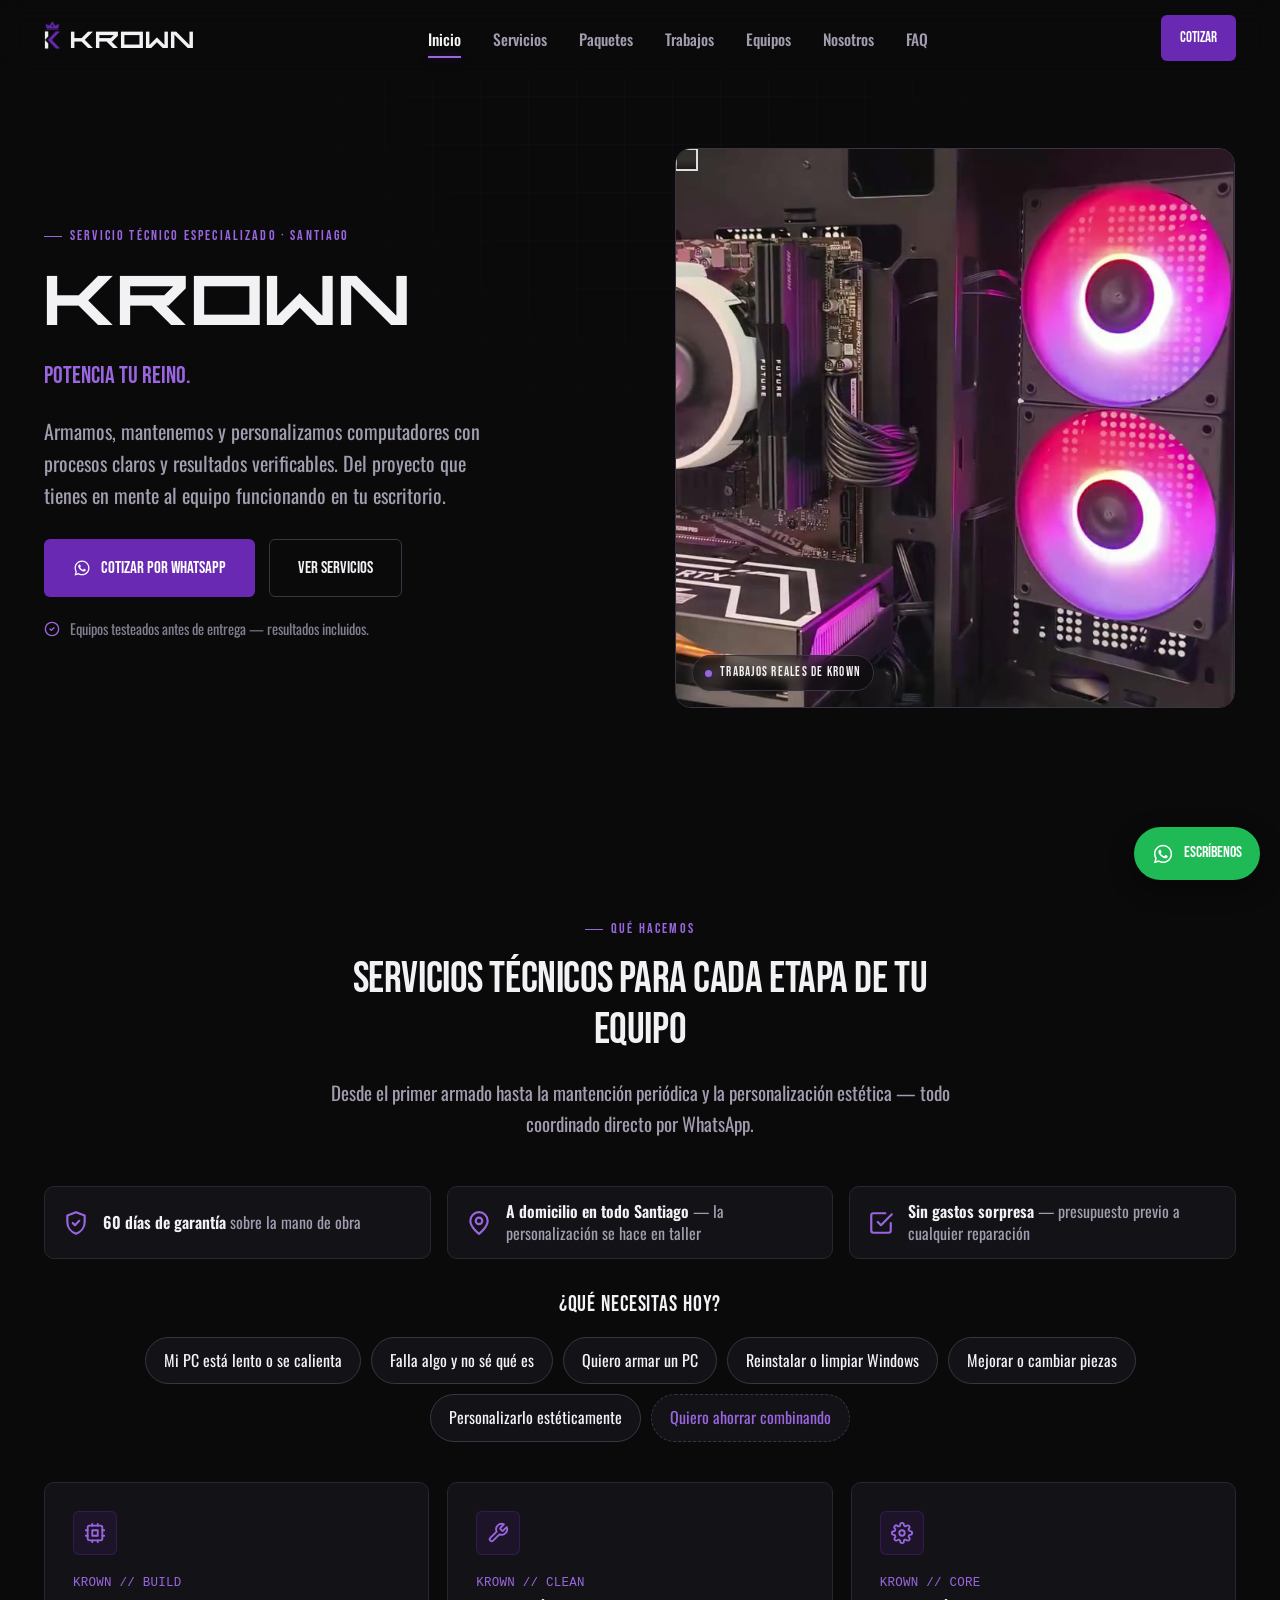
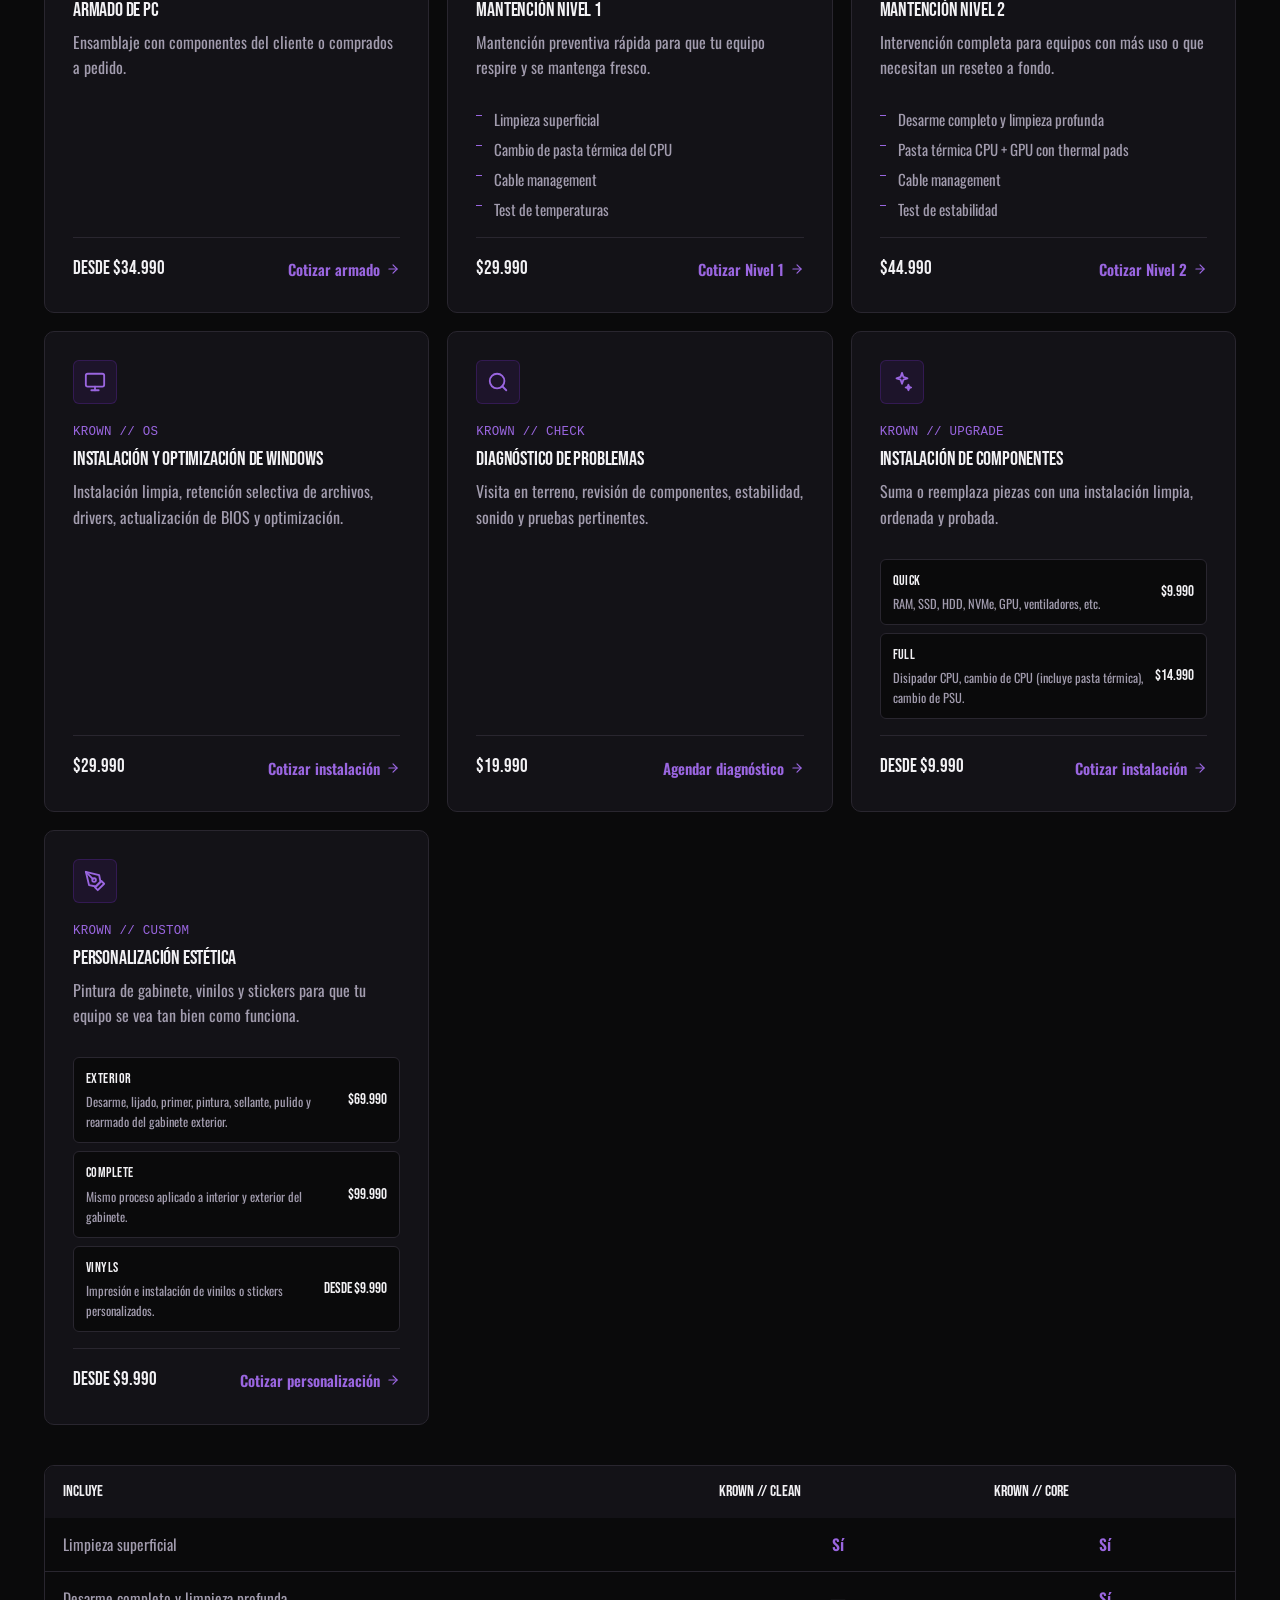
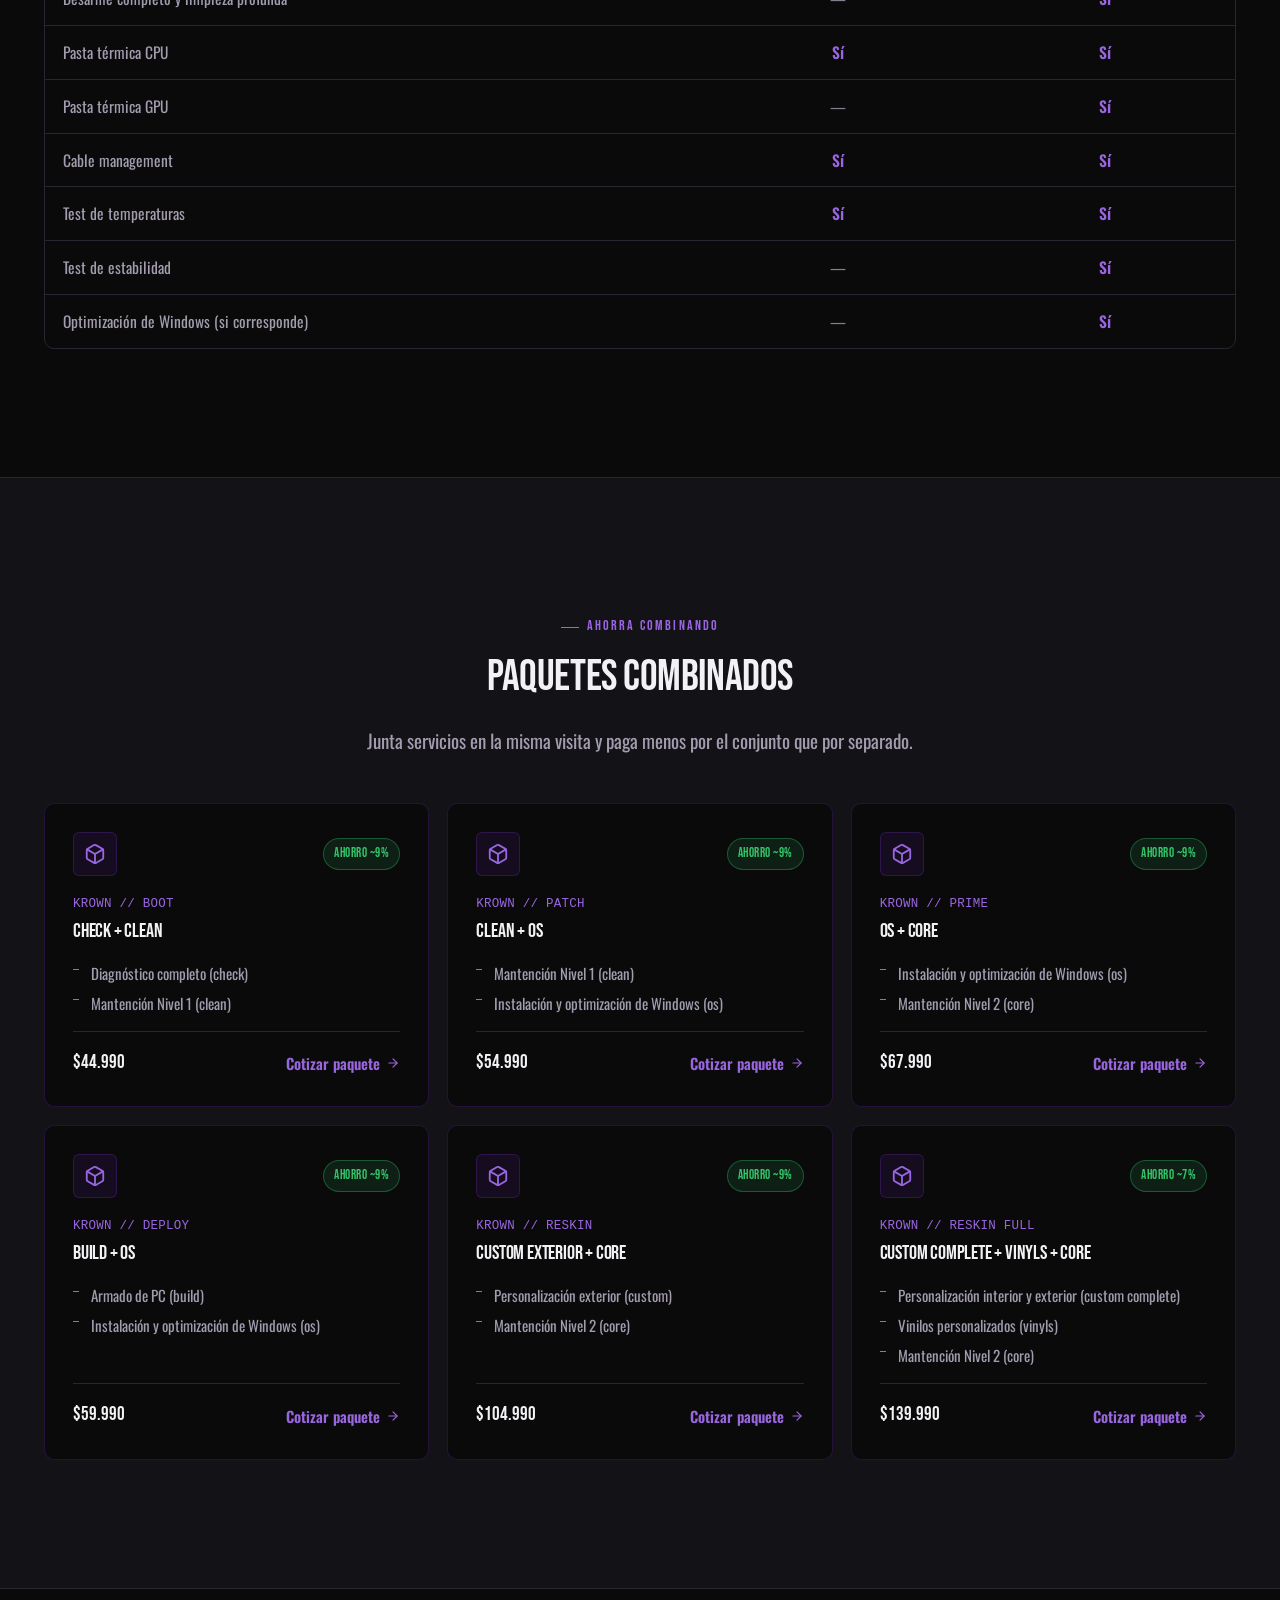
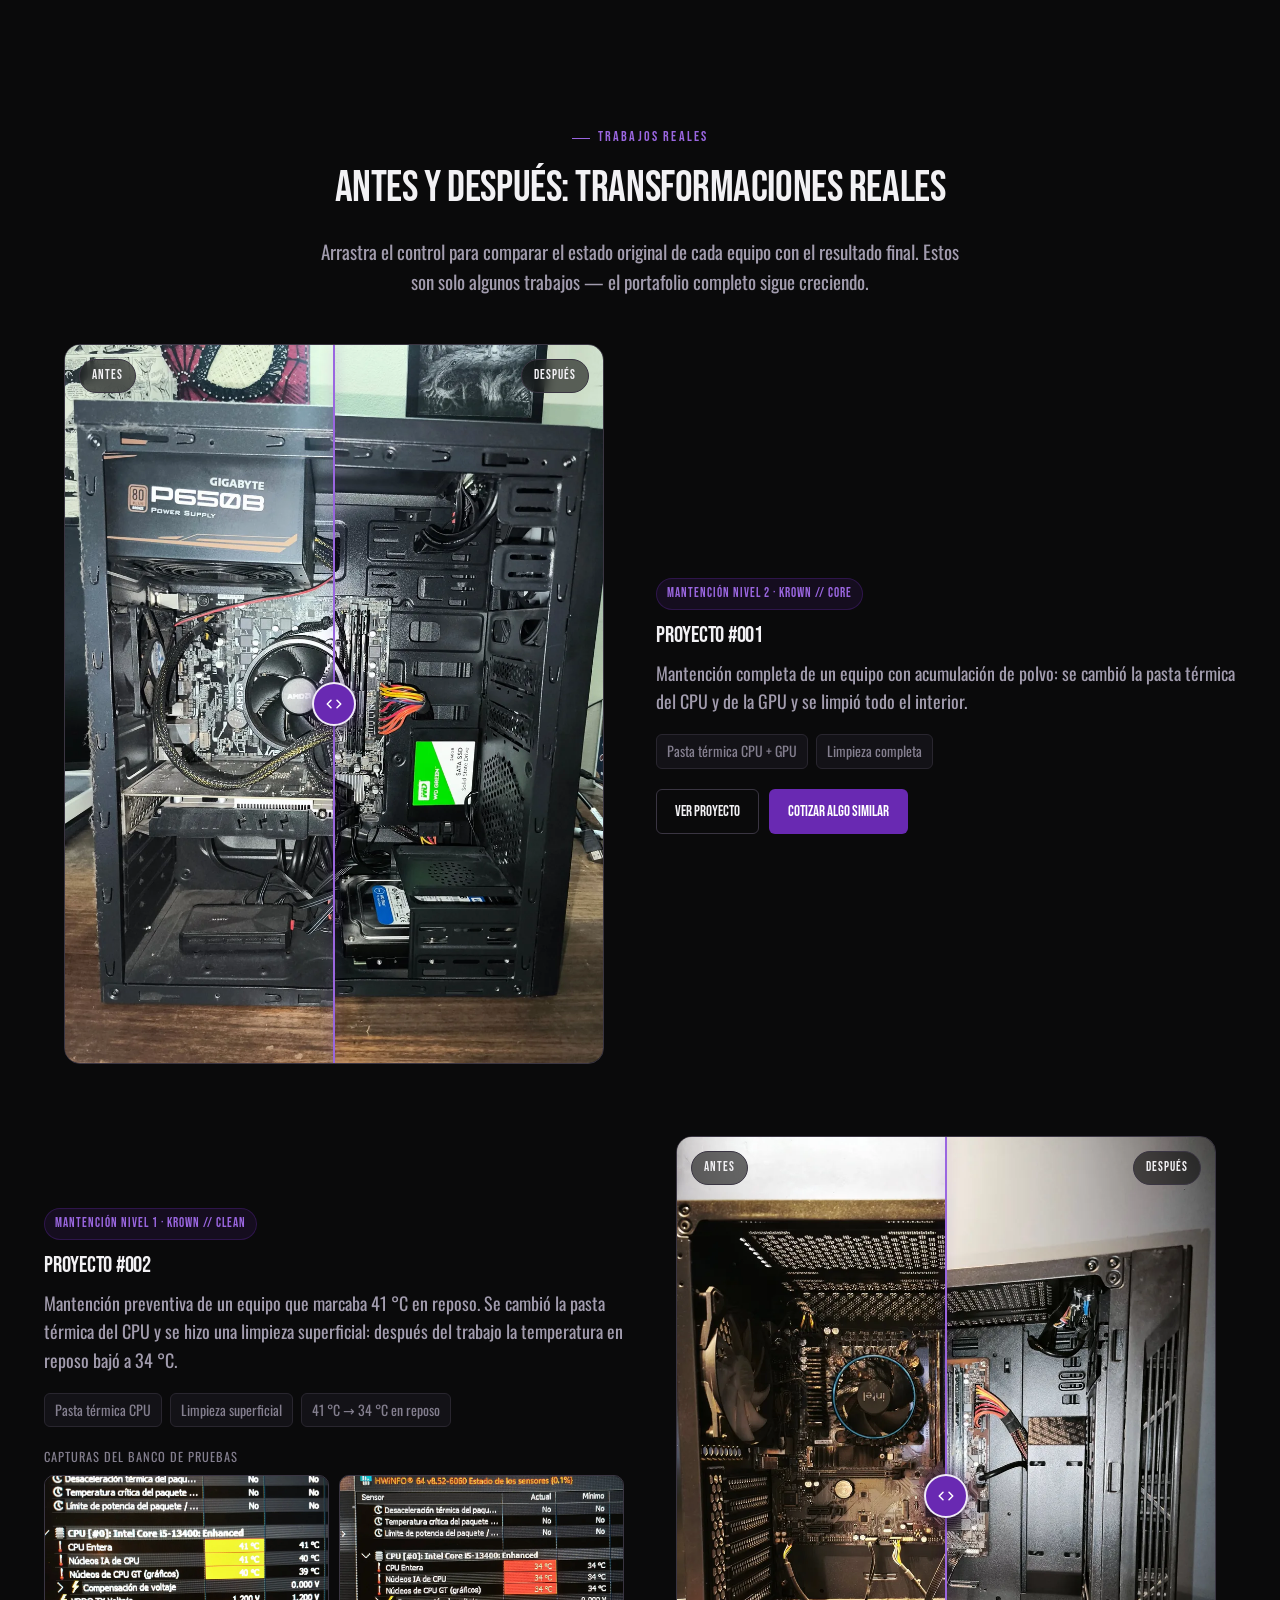
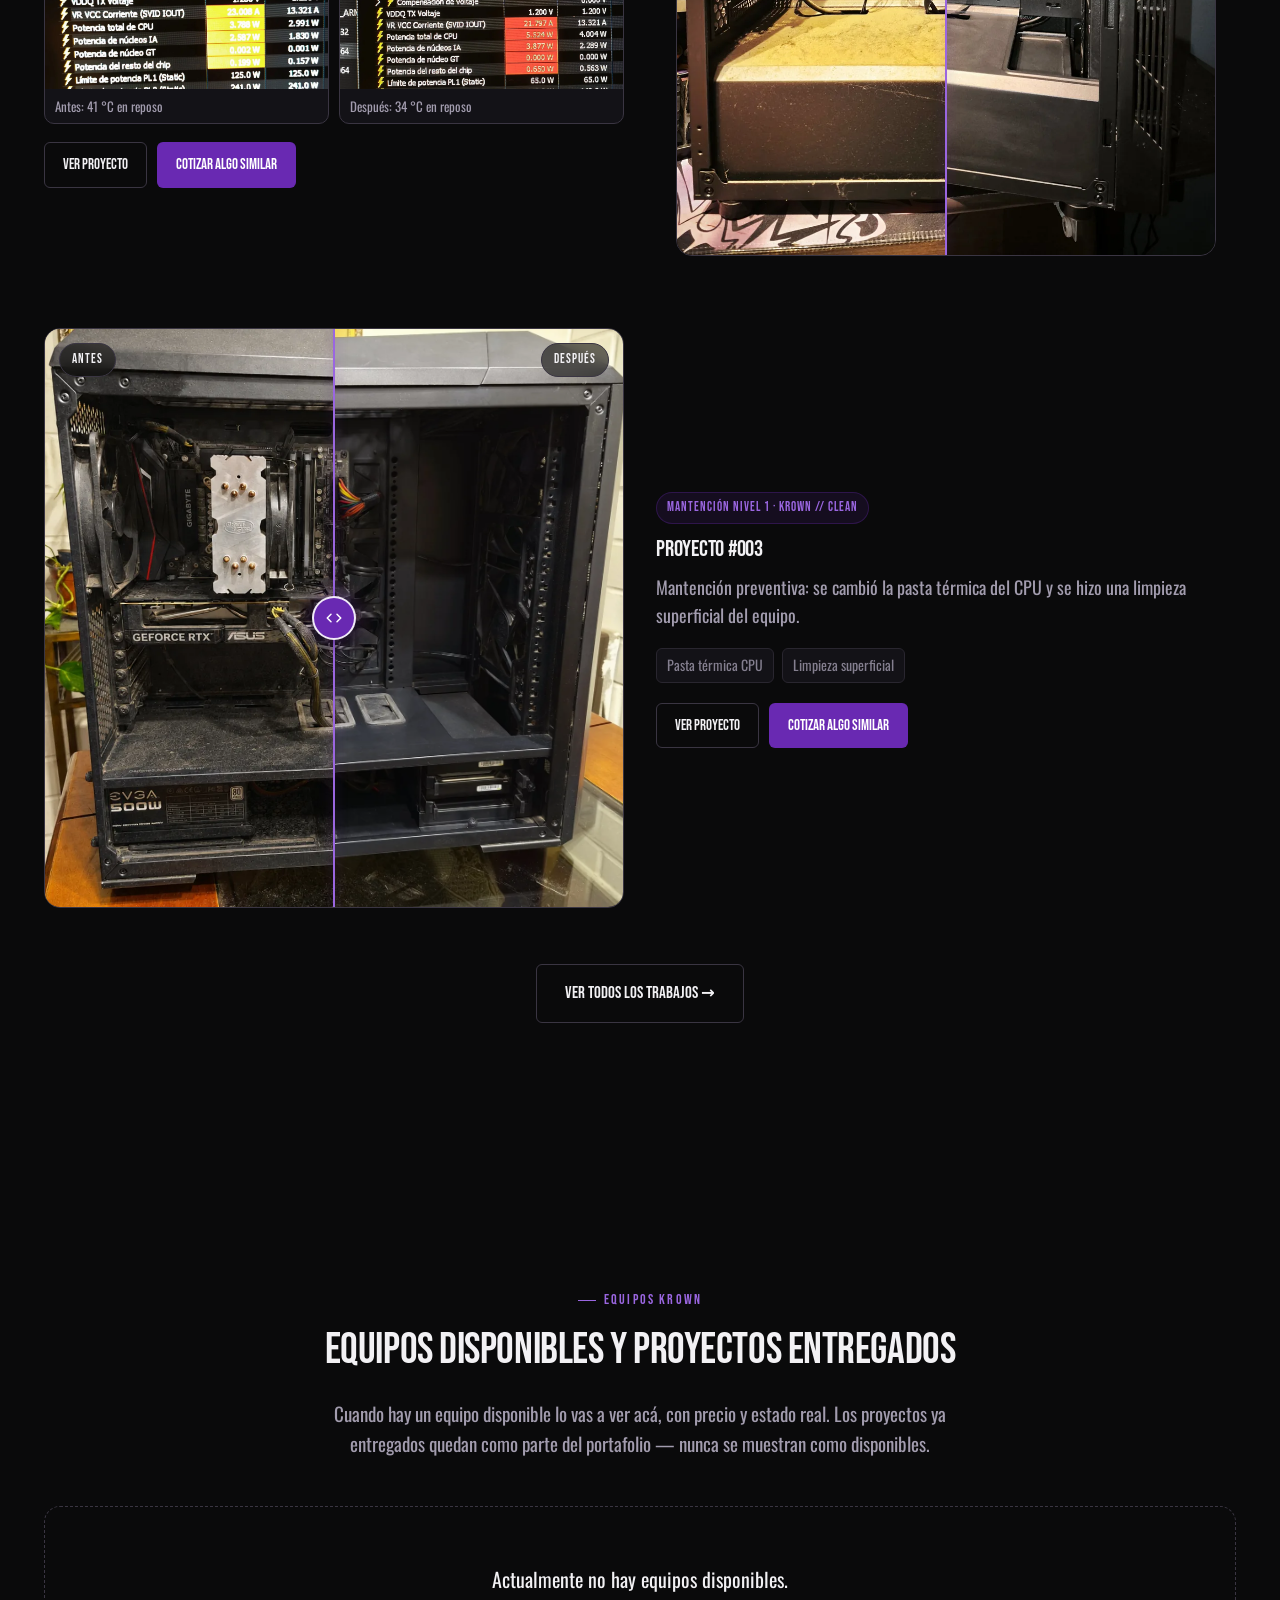
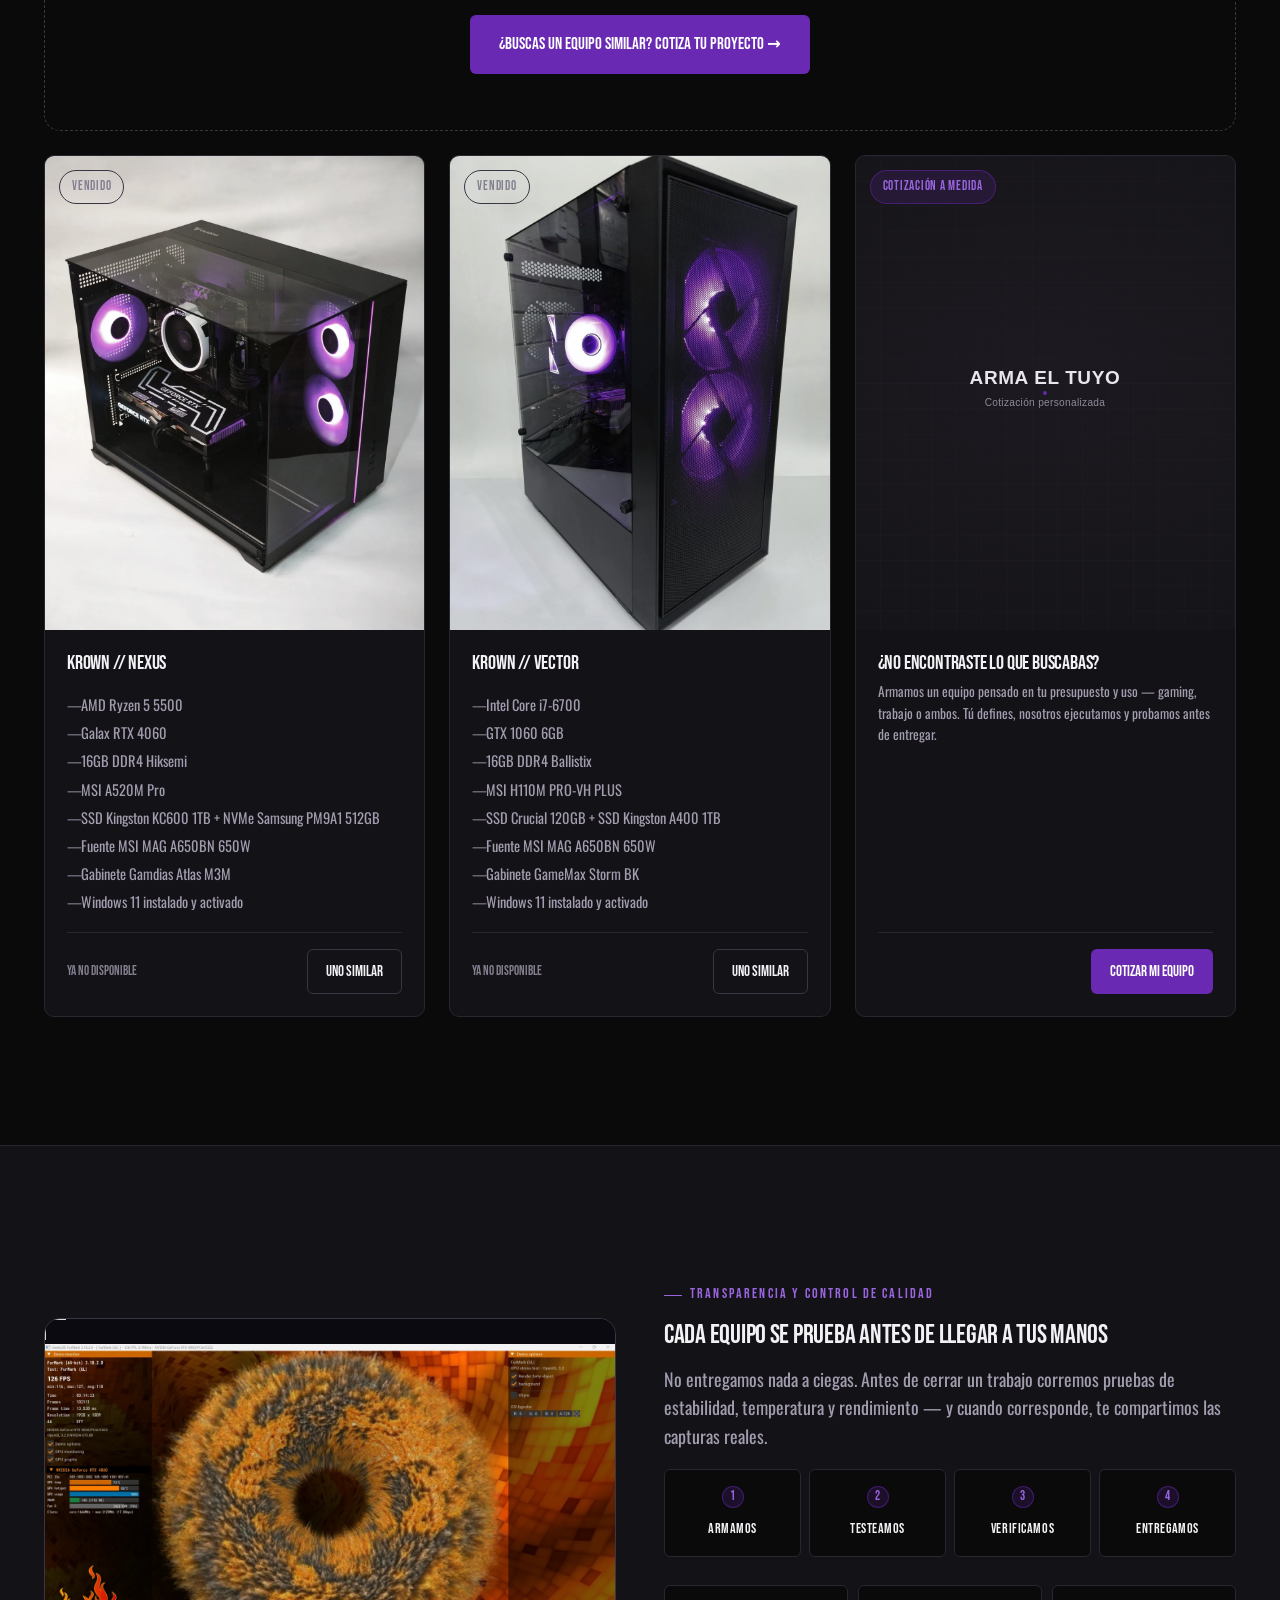
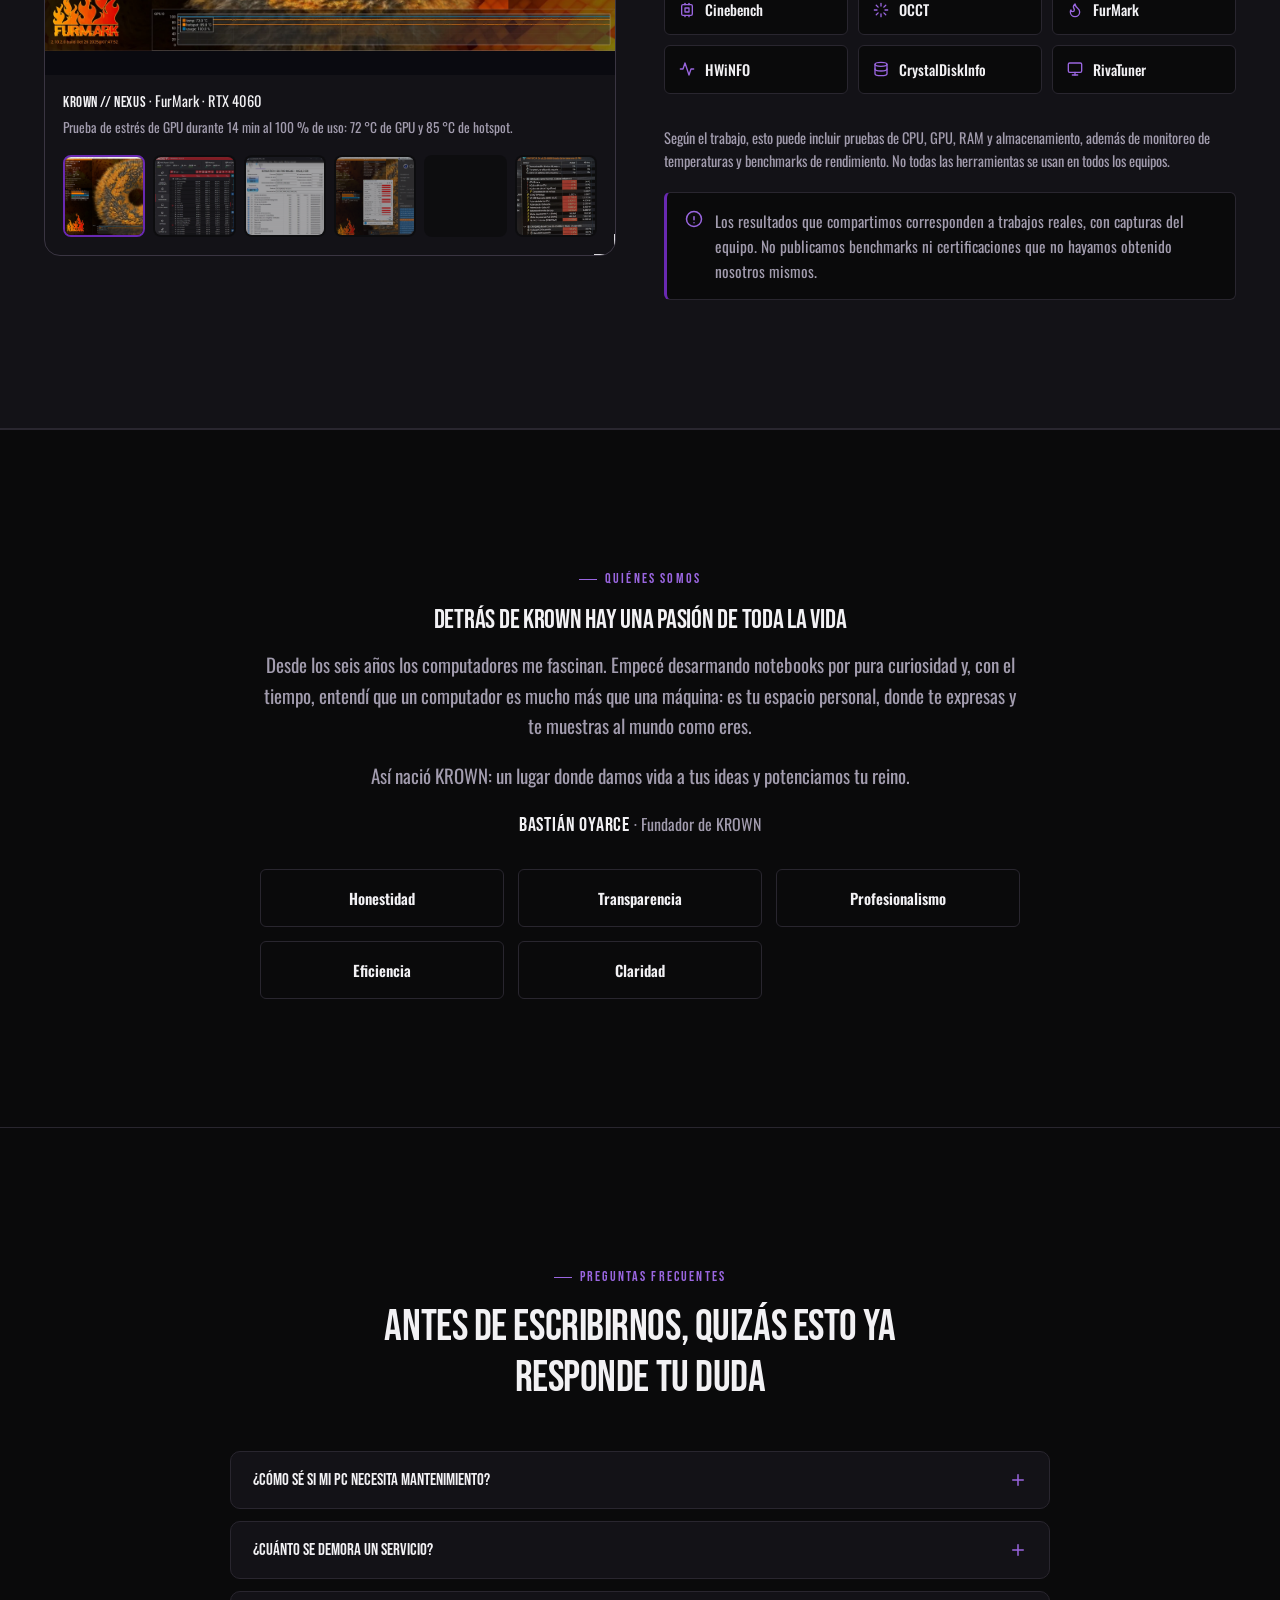
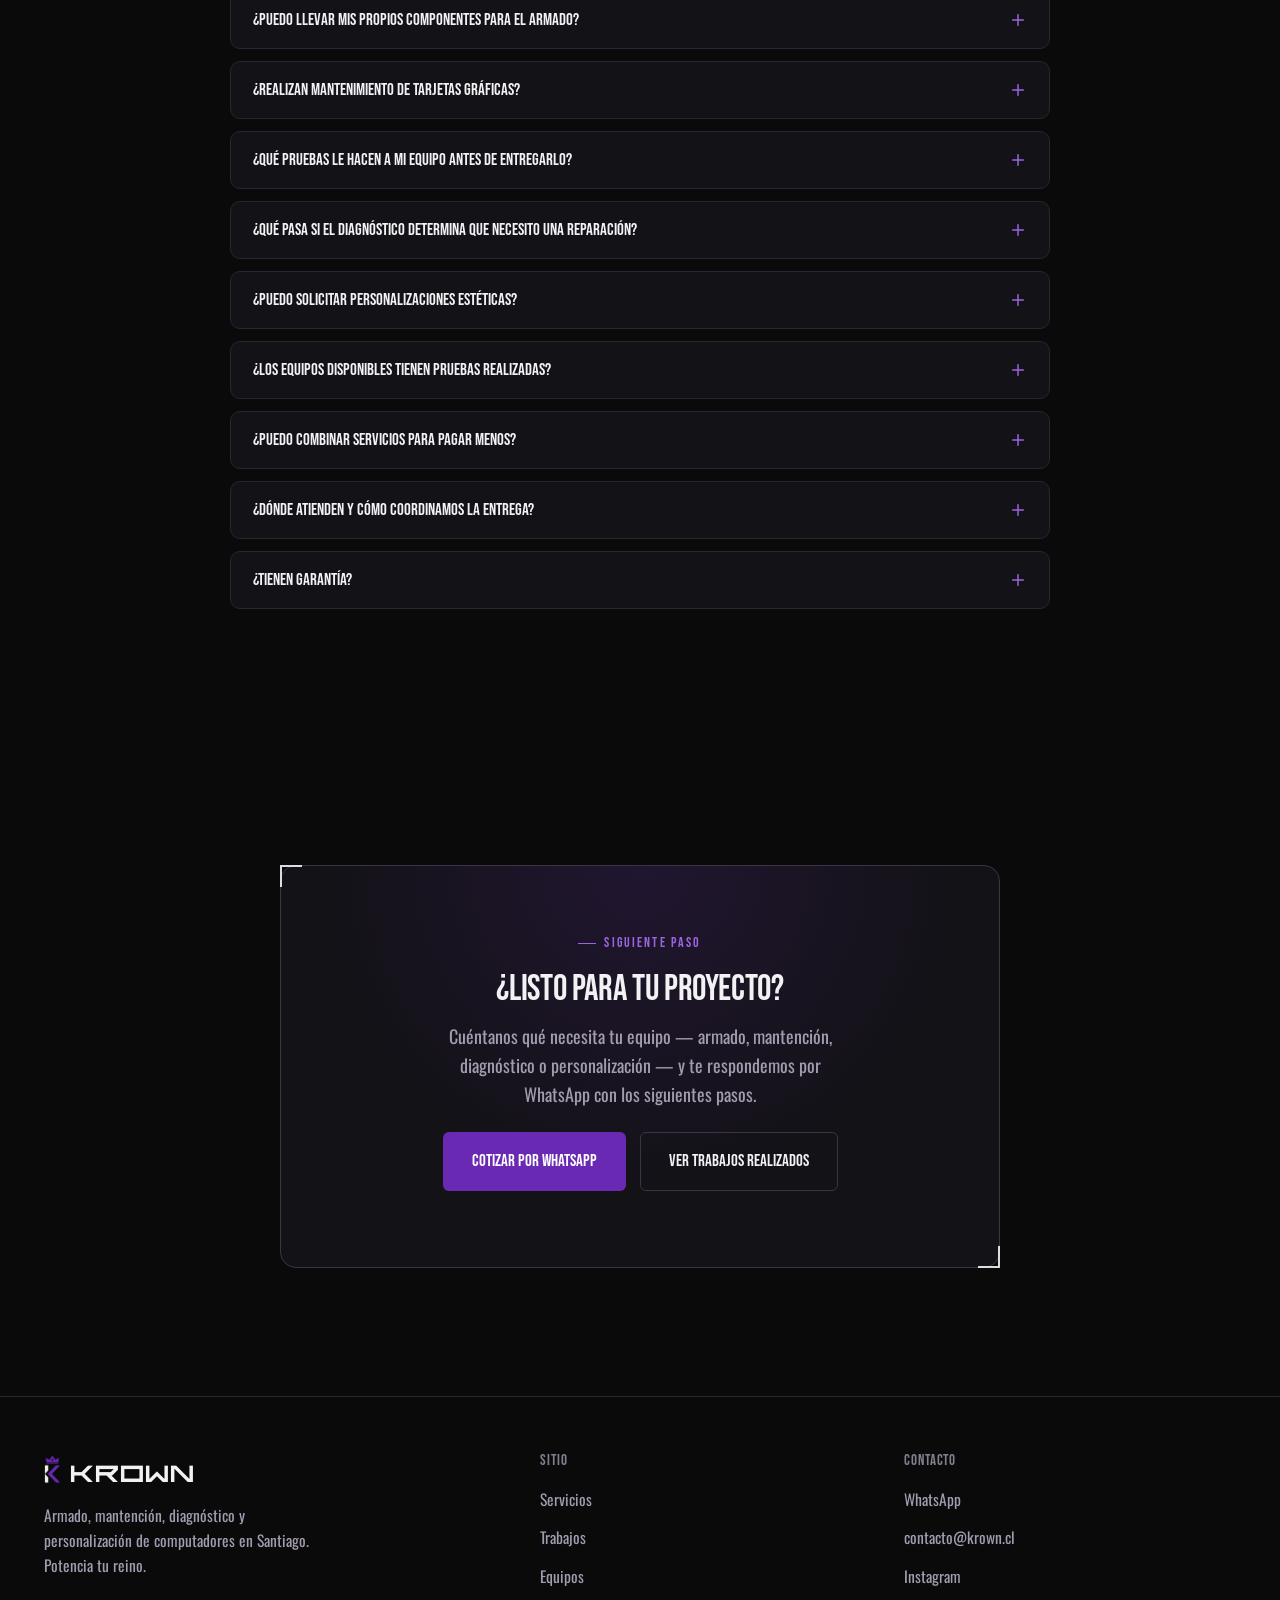
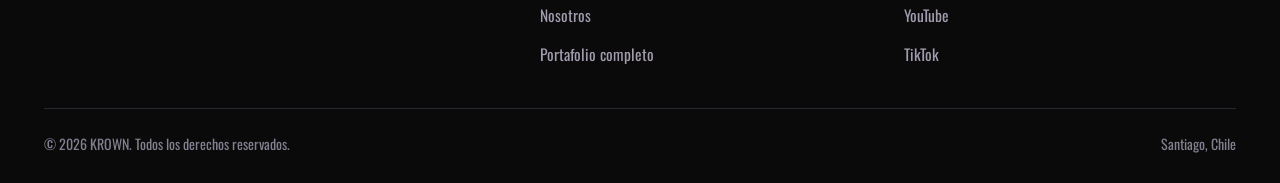
==== commit 71961aa0: "Add files via upload" ====
--- a/index.html
+++ b/index.html
@@ -224,12 +224,12 @@
       <div class="trabajos-list">
 
         <article class="trabajo-card reveal">
-          <div class="ba-slider">
+          <div class="ba-slider" style="--ba-ratio:3 / 4; --ba-r:0.750">
             <span class="ba-label ba-label--before">Antes</span>
             <span class="ba-label ba-label--after">Después</span>
-            <img class="ba-after" src="assets/img/trabajos/proyecto-001-despues.svg" alt="Equipo después del mantenimiento nivel 2" />
+            <img class="ba-after" src="assets/img/trabajos/proyecto-001-despues.webp" alt="Interior del equipo después de la mantención nivel 2, limpio" loading="lazy" decoding="async" />
             <div class="ba-before-wrap">
-              <img src="assets/img/trabajos/proyecto-001-antes.svg" alt="Equipo antes del mantenimiento nivel 2" />
+              <img src="assets/img/trabajos/proyecto-001-antes.webp" alt="Interior del equipo antes de la mantención nivel 2, con polvo y cables desordenados" loading="lazy" decoding="async" />
             </div>
             <div class="ba-handle">
               <div class="ba-handle-grip">
@@ -238,29 +238,27 @@
             </div>
           </div>
           <div class="trabajo-info">
-            <span class="tag">Mantenimiento Nivel 2 · KROWN // CORE</span>
+            <span class="tag">Mantención Nivel 2 · KROWN // CORE</span>
             <h3>Proyecto #001</h3>
-            <p>Equipo con acumulación de polvo importante y temperaturas elevadas bajo carga. Desarme completo, limpieza profunda, cambio de pasta térmica en CPU y GPU, cable management y test de estabilidad antes de la entrega.</p>
+            <p>Mantención completa de un equipo con acumulación de polvo: se cambió la pasta térmica del CPU y de la GPU y se limpió todo el interior.</p>
             <div class="trabajo-meta">
-              <span>Desarme completo</span>
               <span>Pasta térmica CPU + GPU</span>
-              <span>Cable management</span>
-              <span>Test de estabilidad</span>
+              <span>Limpieza completa</span>
             </div>
             <div class="trabajo-actions">
               <a href="trabajos.html#proyecto-001" class="btn btn-ghost btn-sm">Ver proyecto</a>
-              <a href="#" class="btn btn-primary btn-sm" data-wa="trabajoSimilar" data-wa-param="Proyecto #001 — Mantenimiento Nivel 2">Cotizar algo similar</a>
+              <a href="#" class="btn btn-primary btn-sm" data-wa="trabajoSimilar" data-wa-param="Proyecto #001 — Mantención Nivel 2 · KROWN // CORE">Cotizar algo similar</a>
             </div>
           </div>
         </article>
 
         <article class="trabajo-card reveal">
-          <div class="ba-slider">
+          <div class="ba-slider" style="--ba-ratio:3 / 4; --ba-r:0.750">
             <span class="ba-label ba-label--before">Antes</span>
             <span class="ba-label ba-label--after">Después</span>
-            <img class="ba-after" src="assets/img/trabajos/proyecto-002-despues.svg" alt="Equipo armado a medida, resultado final" />
+            <img class="ba-after" src="assets/img/trabajos/proyecto-002-despues.webp" alt="Equipo limpio después de la mantención nivel 1" loading="lazy" decoding="async" />
             <div class="ba-before-wrap">
-              <img src="assets/img/trabajos/proyecto-002-antes.svg" alt="Componentes antes del armado" />
+              <img src="assets/img/trabajos/proyecto-002-antes.webp" alt="Equipo con polvo acumulado antes de la mantención nivel 1" loading="lazy" decoding="async" />
             </div>
             <div class="ba-handle">
               <div class="ba-handle-grip">
@@ -269,29 +267,35 @@
             </div>
           </div>
           <div class="trabajo-info">
-            <span class="tag">Armado a Medida · KROWN // BUILD</span>
+            <span class="tag">Mantención Nivel 1 · KROWN // CLEAN</span>
             <h3>Proyecto #002</h3>
-            <p>Armado completo a partir de una selección de componentes definida junto al cliente, priorizando flujo de aire y silencio. Cable management desde cero y testing de temperaturas y estabilidad antes de la entrega.</p>
+            <p>Mantención preventiva de un equipo que marcaba 41 °C en reposo. Se cambió la pasta térmica del CPU y se hizo una limpieza superficial: después del trabajo la temperatura en reposo bajó a 34 °C.</p>
             <div class="trabajo-meta">
-              <span>Armado completo</span>
-              <span>Cable management</span>
-              <span>Test de temperaturas</span>
-              <span>Windows instalado</span>
+              <span>Pasta térmica CPU</span>
+              <span>Limpieza superficial</span>
+              <span>41 °C → 34 °C en reposo</span>
+            </div>
+            <div class="trabajo-capturas">
+              <span class="trabajo-capturas-titulo">Capturas del banco de pruebas</span>
+              <div class="trabajo-capturas-grid">
+                <a href="assets/img/trabajos/proyecto-002-banco-antes.webp" target="_blank" rel="noopener"><img src="assets/img/trabajos/proyecto-002-banco-antes.webp" alt="Antes: 41 °C en reposo" loading="lazy" decoding="async" /><span>Antes: 41 °C en reposo</span></a>
+                <a href="assets/img/trabajos/proyecto-002-banco-despues.webp" target="_blank" rel="noopener"><img src="assets/img/trabajos/proyecto-002-banco-despues.webp" alt="Después: 34 °C en reposo" loading="lazy" decoding="async" /><span>Después: 34 °C en reposo</span></a>
+              </div>
             </div>
             <div class="trabajo-actions">
               <a href="trabajos.html#proyecto-002" class="btn btn-ghost btn-sm">Ver proyecto</a>
-              <a href="#" class="btn btn-primary btn-sm" data-wa="trabajoSimilar" data-wa-param="Proyecto #002 — Armado a Medida">Cotizar algo similar</a>
+              <a href="#" class="btn btn-primary btn-sm" data-wa="trabajoSimilar" data-wa-param="Proyecto #002 — Mantención Nivel 1 · KROWN // CLEAN">Cotizar algo similar</a>
             </div>
           </div>
         </article>
 
         <article class="trabajo-card reveal">
-          <div class="ba-slider">
+          <div class="ba-slider" style="--ba-ratio:1 / 1; --ba-r:1.000">
             <span class="ba-label ba-label--before">Antes</span>
             <span class="ba-label ba-label--after">Después</span>
-            <img class="ba-after" src="assets/img/trabajos/proyecto-003-despues.svg" alt="Gabinete después de la personalización estética" />
+            <img class="ba-after" src="assets/img/trabajos/proyecto-003-despues.webp" alt="Equipo limpio después de la mantención nivel 1" loading="lazy" decoding="async" />
             <div class="ba-before-wrap">
-              <img src="assets/img/trabajos/proyecto-003-antes.svg" alt="Gabinete antes de la personalización estética" />
+              <img src="assets/img/trabajos/proyecto-003-antes.webp" alt="Equipo con polvo acumulado antes de la mantención nivel 1" loading="lazy" decoding="async" />
             </div>
             <div class="ba-handle">
               <div class="ba-handle-grip">
@@ -300,17 +304,16 @@
             </div>
           </div>
           <div class="trabajo-info">
-            <span class="tag">Personalización Estética · KROWN // CUSTOM</span>
+            <span class="tag">Mantención Nivel 1 · KROWN // CLEAN</span>
             <h3>Proyecto #003</h3>
-            <p>Gabinete repintado y personalizado con vinilos, sumado a una mantención general del equipo. El resultado combina identidad visual propia con un funcionamiento verificado.</p>
+            <p>Mantención preventiva: se cambió la pasta térmica del CPU y se hizo una limpieza superficial del equipo.</p>
             <div class="trabajo-meta">
-              <span>Pintura de gabinete</span>
-              <span>Vinilos</span>
-              <span>Mantenimiento incluido</span>
+              <span>Pasta térmica CPU</span>
+              <span>Limpieza superficial</span>
             </div>
             <div class="trabajo-actions">
               <a href="trabajos.html#proyecto-003" class="btn btn-ghost btn-sm">Ver proyecto</a>
-              <a href="#" class="btn btn-primary btn-sm" data-wa="trabajoSimilar" data-wa-param="Proyecto #003 — Personalización Estética">Cotizar algo similar</a>
+              <a href="#" class="btn btn-primary btn-sm" data-wa="trabajoSimilar" data-wa-param="Proyecto #003 — Mantención Nivel 1 · KROWN // CLEAN">Cotizar algo similar</a>
             </div>
           </div>
         </article>
@@ -342,7 +345,10 @@
   <section class="testing" id="proceso">
     <div class="container">
       <div class="testing-media hud-frame reveal">
-        <img src="assets/img/misc/testing-bench.svg" alt="Banco de pruebas KROWN con monitoreo de temperaturas y estabilidad" loading="lazy" decoding="async" />
+        <!-- Galería generada por js/bench.js a partir de js/bench-data.js. -->
+        <div class="bench" id="bench">
+          <div class="bench-stage"><img src="assets/img/banco/nexus-furmark-rtx4060.webp" alt="Prueba de estrés de GPU en el banco de pruebas KROWN" loading="lazy" decoding="async" /></div>
+        </div>
       </div>
 
       <div class="testing-copy reveal">
@@ -500,11 +506,13 @@
 <script src="js/testimonials-data.js"></script>
 <script src="js/faq-data.js"></script>
 <script src="js/contenido-data.js"></script>
+<script src="js/bench-data.js"></script>
 <script src="js/main.js"></script>
 <script src="js/servicios.js"></script>
 <script src="js/equipos.js"></script>
 <script src="js/testimonials.js"></script>
 <script src="js/faq.js"></script>
 <script src="js/contenido.js"></script>
+<script src="js/bench.js"></script>
 </body>
 </html>
--- a/css/styles.css
+++ b/css/styles.css
@@ -1110,7 +1110,7 @@
 .ba-slider {
   position: relative;
   width: 100%;
-  aspect-ratio: 4 / 3;
+  aspect-ratio: var(--ba-ratio, 4 / 3);
   overflow: hidden;
   border-radius: var(--radius-lg);
   border: 1px solid var(--border-strong);
@@ -1301,10 +1301,16 @@
 
 .equipo-media {
   position: relative;
-  aspect-ratio: 4 / 3;
+  aspect-ratio: 4 / 5;
+}
+
+.equipo-media {
+  overflow: hidden;
 }
 
 .equipo-media img {
+  position: absolute;
+  inset: 0;
   width: 100%;
   height: 100%;
   object-fit: cover;
@@ -2120,3 +2126,96 @@
 .nosotros-historia { font-size: 19px; line-height: 1.6; }
 .nosotros-firma { margin-top: 4px; font-size: 16px; color: var(--text-muted); }
 .nosotros-firma strong { color: var(--text); font-family: var(--font-display); font-size: 20px; letter-spacing: 0.04em; font-weight: 400; }
+
+
+/* ---- Fotos reales: sliders de distinta proporción ---- */
+.trabajo-card .ba-slider {
+  /* nunca más alto que ~80% de la pantalla, sin deformar la foto */
+  width: min(100%, calc(80vh * var(--ba-r, 1.333)));
+  margin-inline: auto;
+}
+
+/* ---- Capturas del banco de pruebas dentro de un proyecto ---- */
+.trabajo-capturas { margin: 4px 0 18px; }
+.trabajo-capturas-titulo {
+  display: block;
+  font-size: 12.5px;
+  letter-spacing: 0.08em;
+  text-transform: uppercase;
+  color: var(--text-dim);
+  margin-bottom: 8px;
+}
+.trabajo-capturas-grid {
+  display: grid;
+  grid-template-columns: repeat(2, minmax(0, 1fr));
+  gap: 10px;
+}
+.trabajo-capturas-grid a {
+  display: block;
+  border: 1px solid var(--border-strong);
+  border-radius: var(--radius-md, 10px);
+  overflow: hidden;
+  background: var(--bg-elevated);
+  transition: border-color 0.2s;
+}
+.trabajo-capturas-grid a:hover { border-color: var(--purple-light); }
+.trabajo-capturas-grid img {
+  width: 100%;
+  aspect-ratio: 4 / 3;
+  object-fit: cover;
+  object-position: top;
+  display: block;
+}
+.trabajo-capturas-grid span {
+  display: block;
+  padding: 7px 10px;
+  font-size: 13px;
+  color: var(--text-muted);
+}
+
+/* ---- Galería del banco de pruebas ---- */
+.bench-stage {
+  background: #0a0a10;
+  display: flex;
+  align-items: center;
+  justify-content: center;
+  aspect-ratio: 16 / 10;
+}
+.bench-stage img {
+  max-width: 100%;
+  max-height: 100%;
+  width: auto;
+  height: auto;
+  object-fit: contain;
+  display: block;
+}
+.bench-caption {
+  margin: 0;
+  padding: 14px 18px 4px;
+  font-size: 14.5px;
+  color: var(--text);
+}
+.bench-caption strong { font-family: var(--font-display); letter-spacing: 0.04em; }
+.bench-caption span { display: block; color: var(--text-muted); font-size: 13.5px; margin-top: 3px; }
+.bench-thumbs {
+  display: grid;
+  grid-template-columns: repeat(6, minmax(0, 1fr));
+  gap: 8px;
+  padding: 12px 18px 18px;
+}
+.bench-thumb {
+  padding: 0;
+  border: 2px solid transparent;
+  border-radius: 8px;
+  overflow: hidden;
+  background: var(--bg);
+  cursor: pointer;
+  opacity: 0.6;
+  transition: opacity 0.2s, border-color 0.2s;
+}
+.bench-thumb img { width: 100%; aspect-ratio: 1 / 1; object-fit: cover; object-position: top left; display: block; }
+.bench-thumb:hover, .bench-thumb:focus-visible { opacity: 1; }
+.bench-thumb.is-active { opacity: 1; border-color: var(--purple); }
+@media (max-width: 520px) {
+  .bench-thumbs { grid-template-columns: repeat(3, minmax(0, 1fr)); }
+}
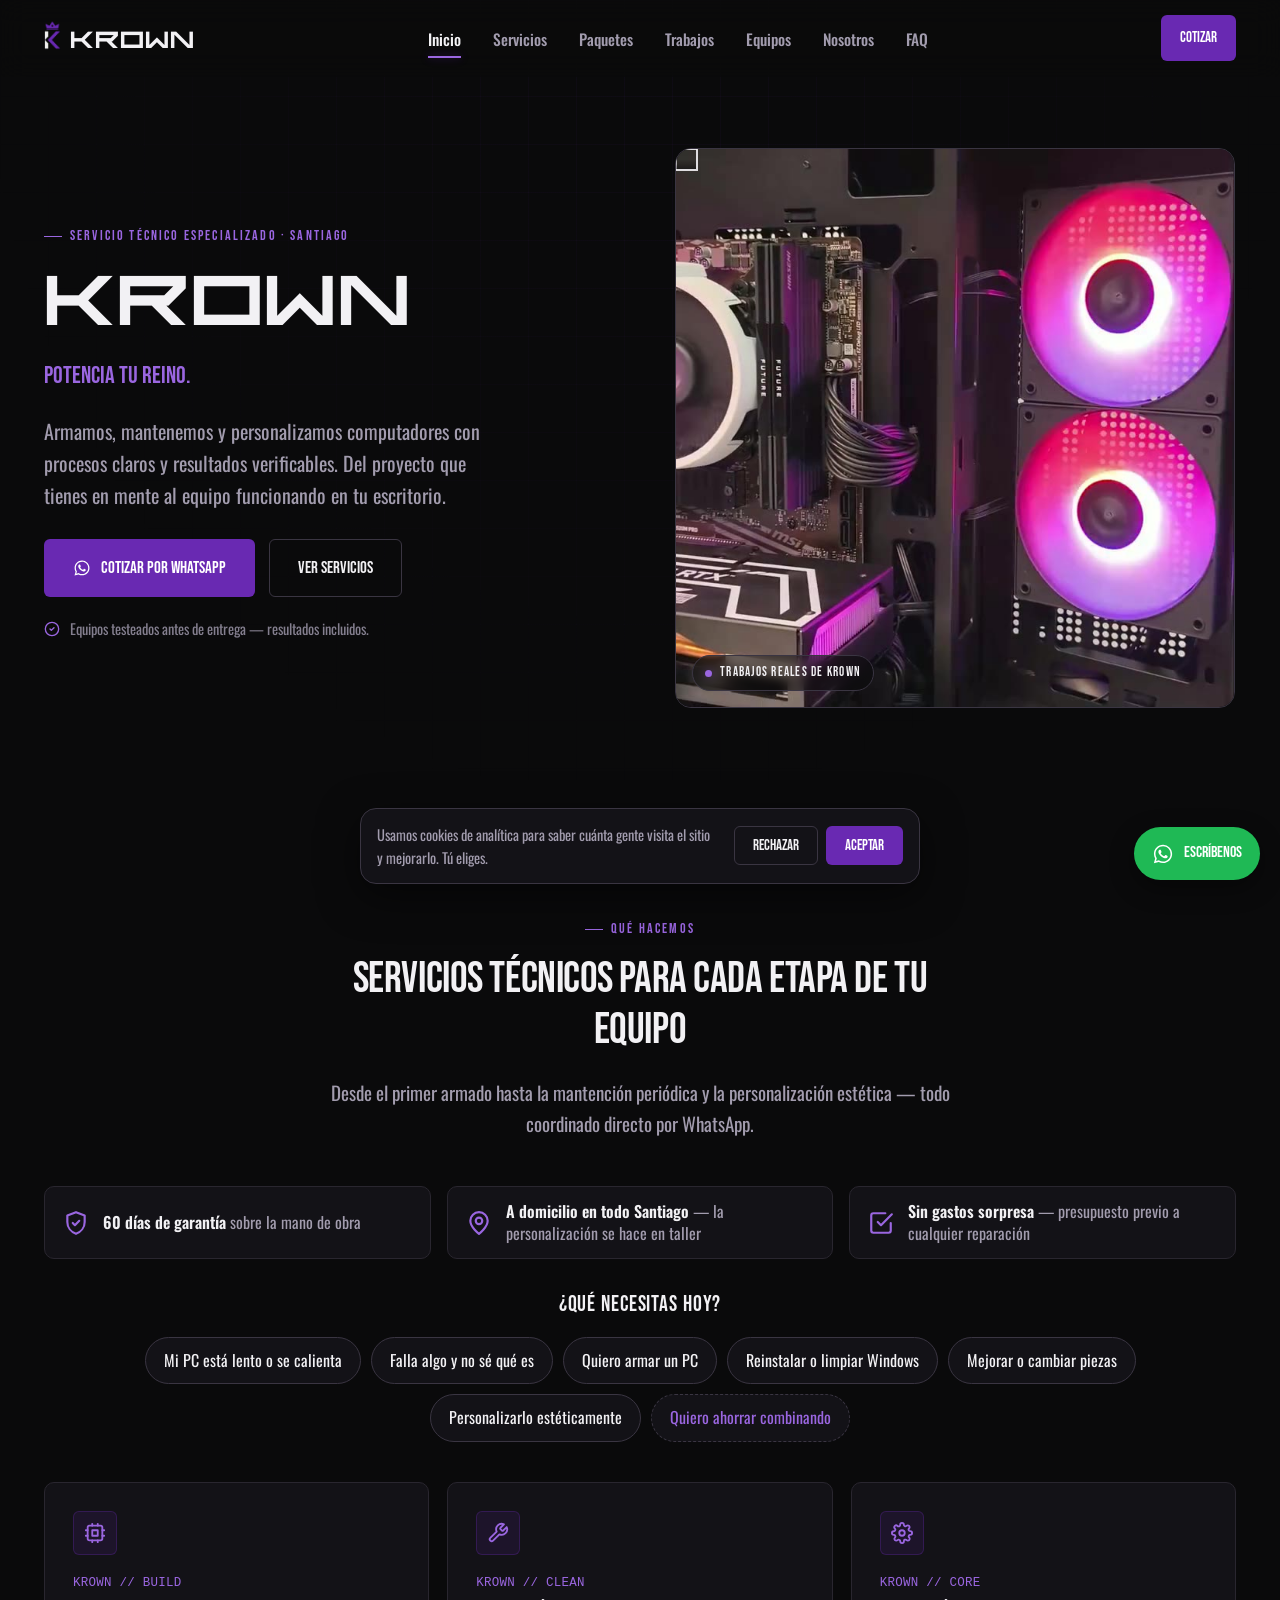
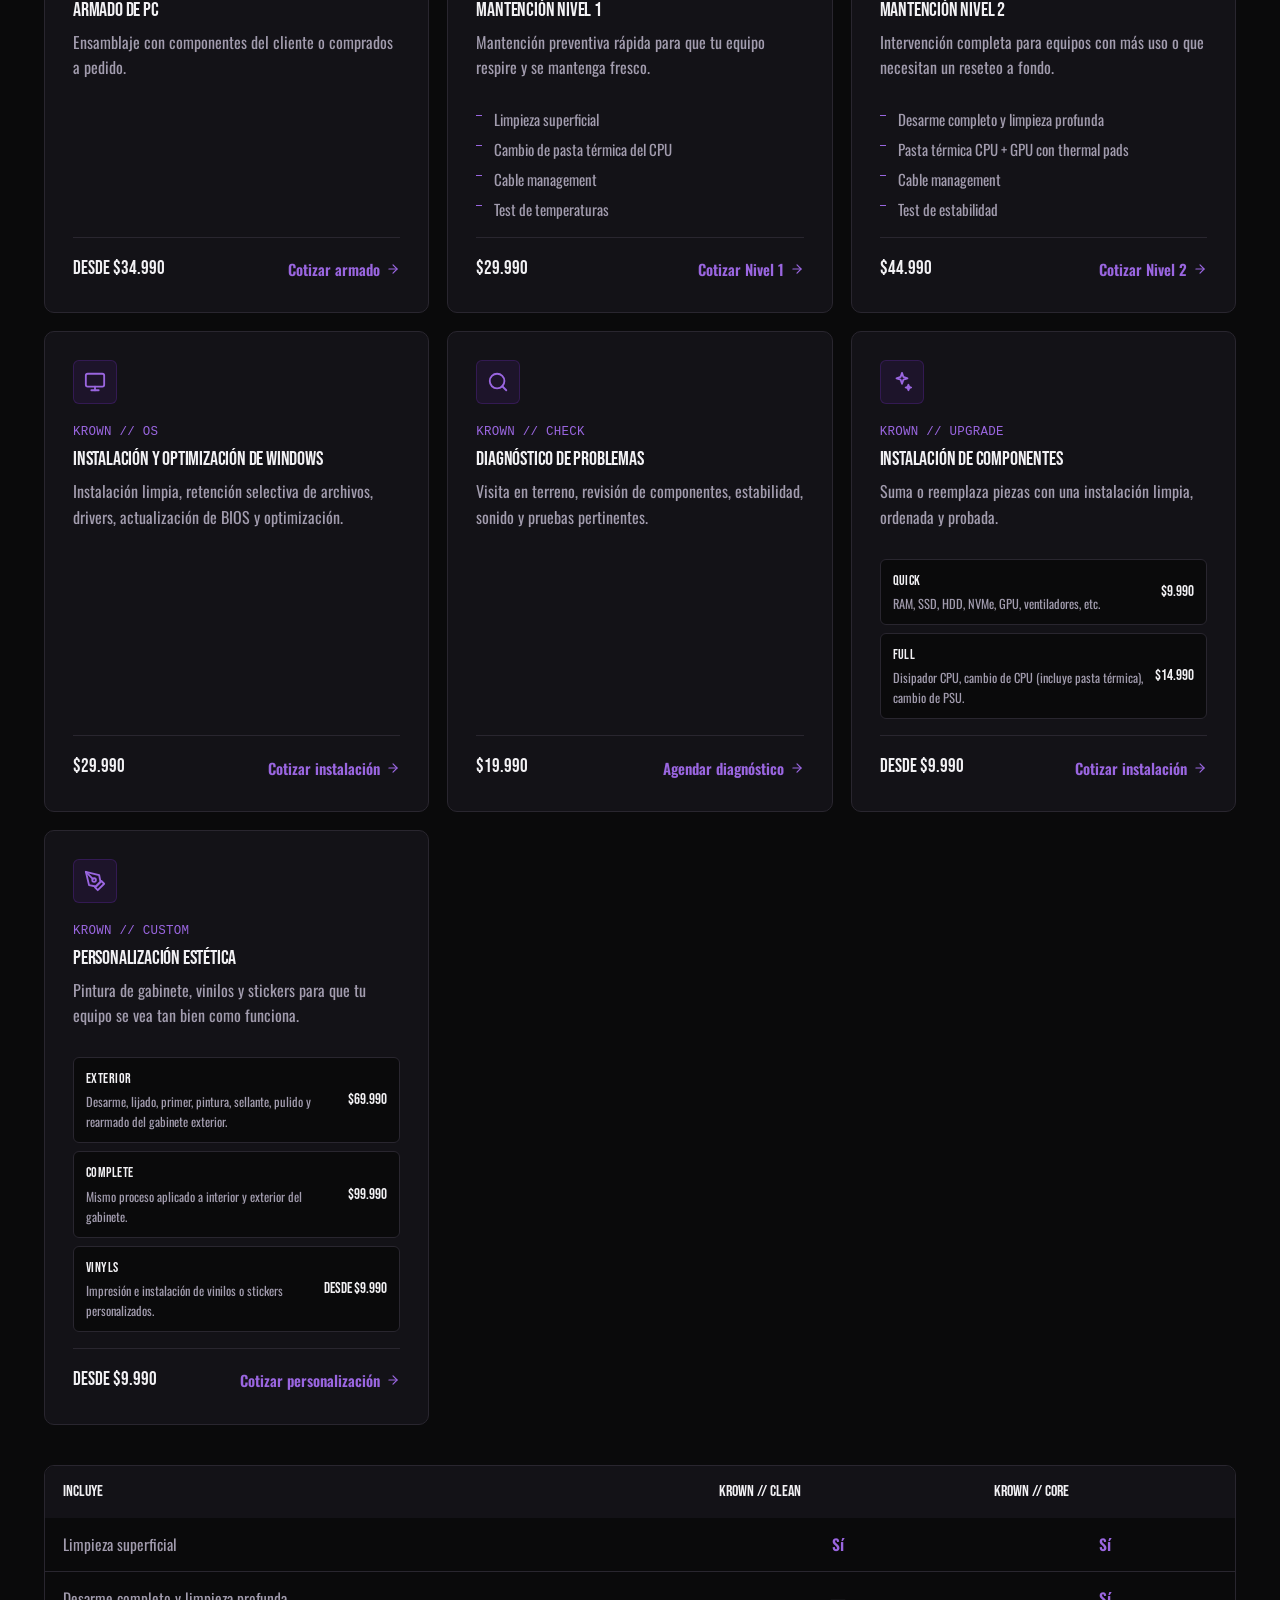
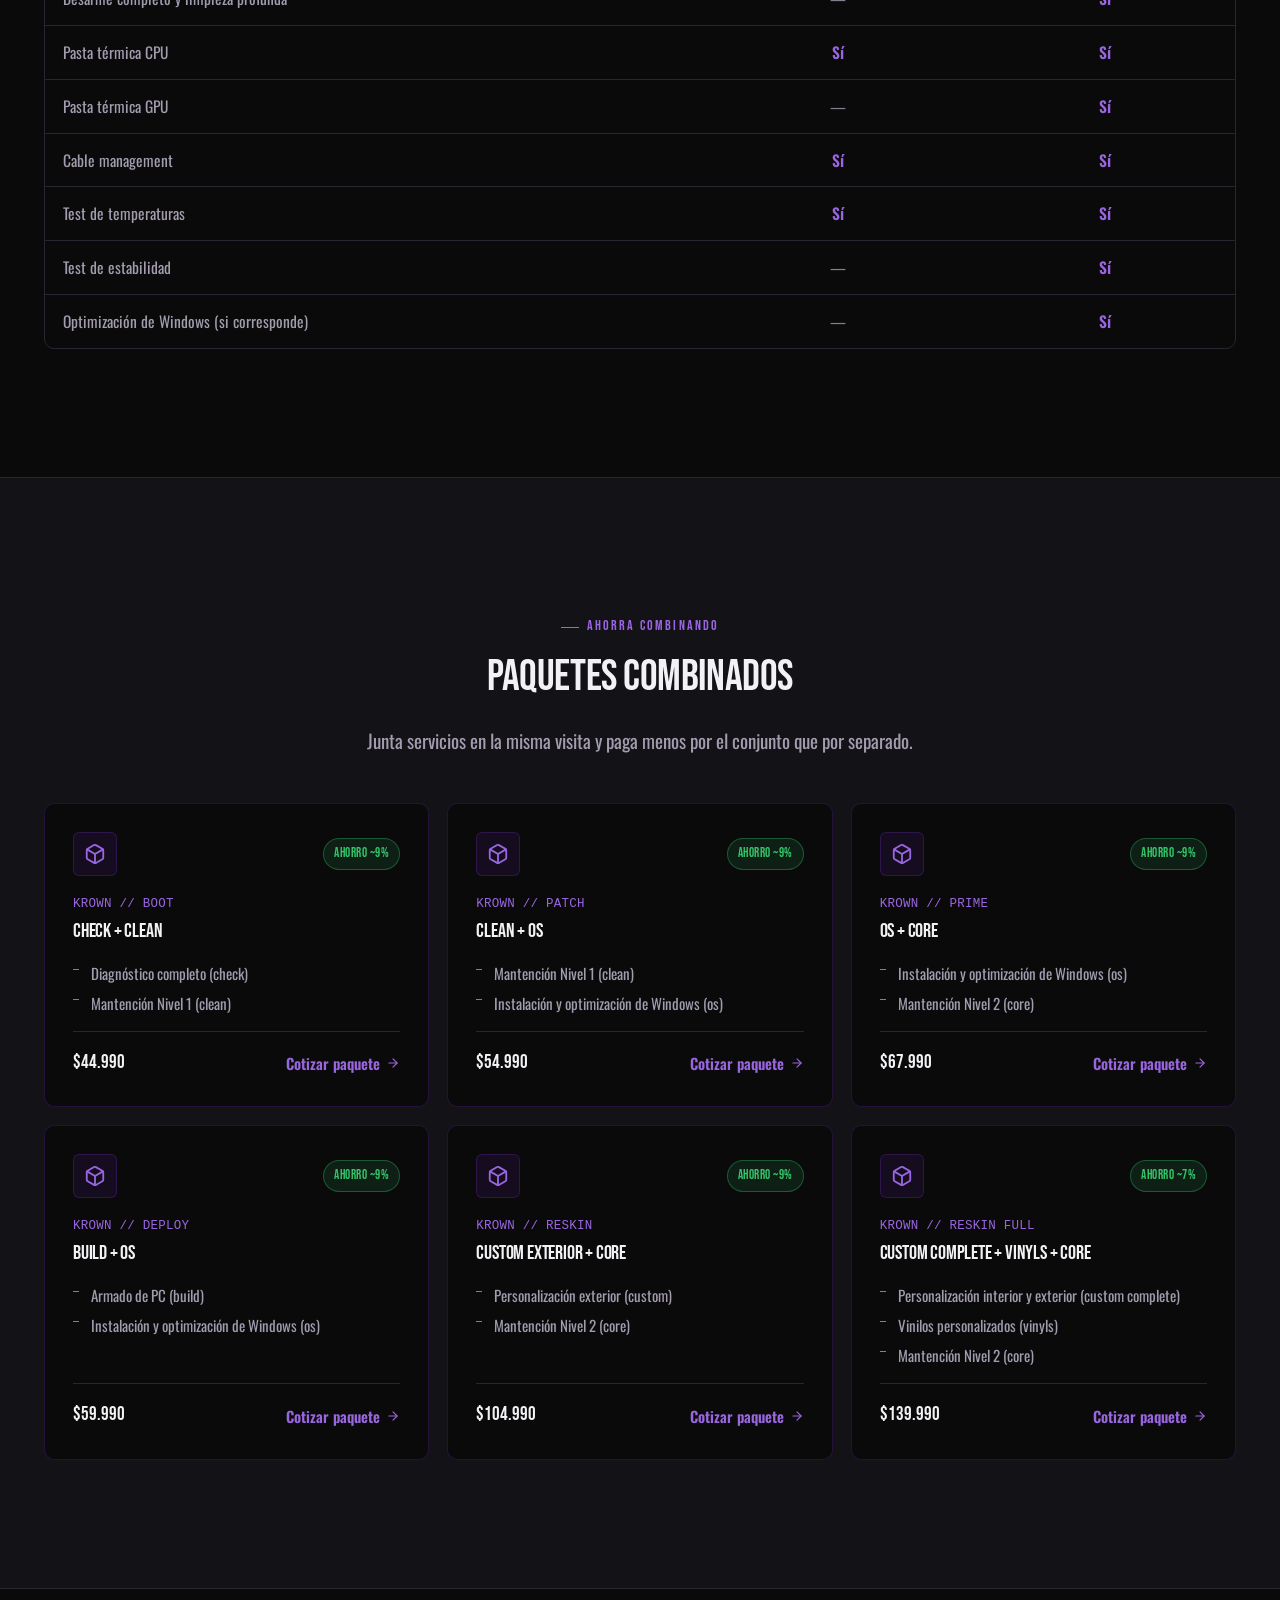
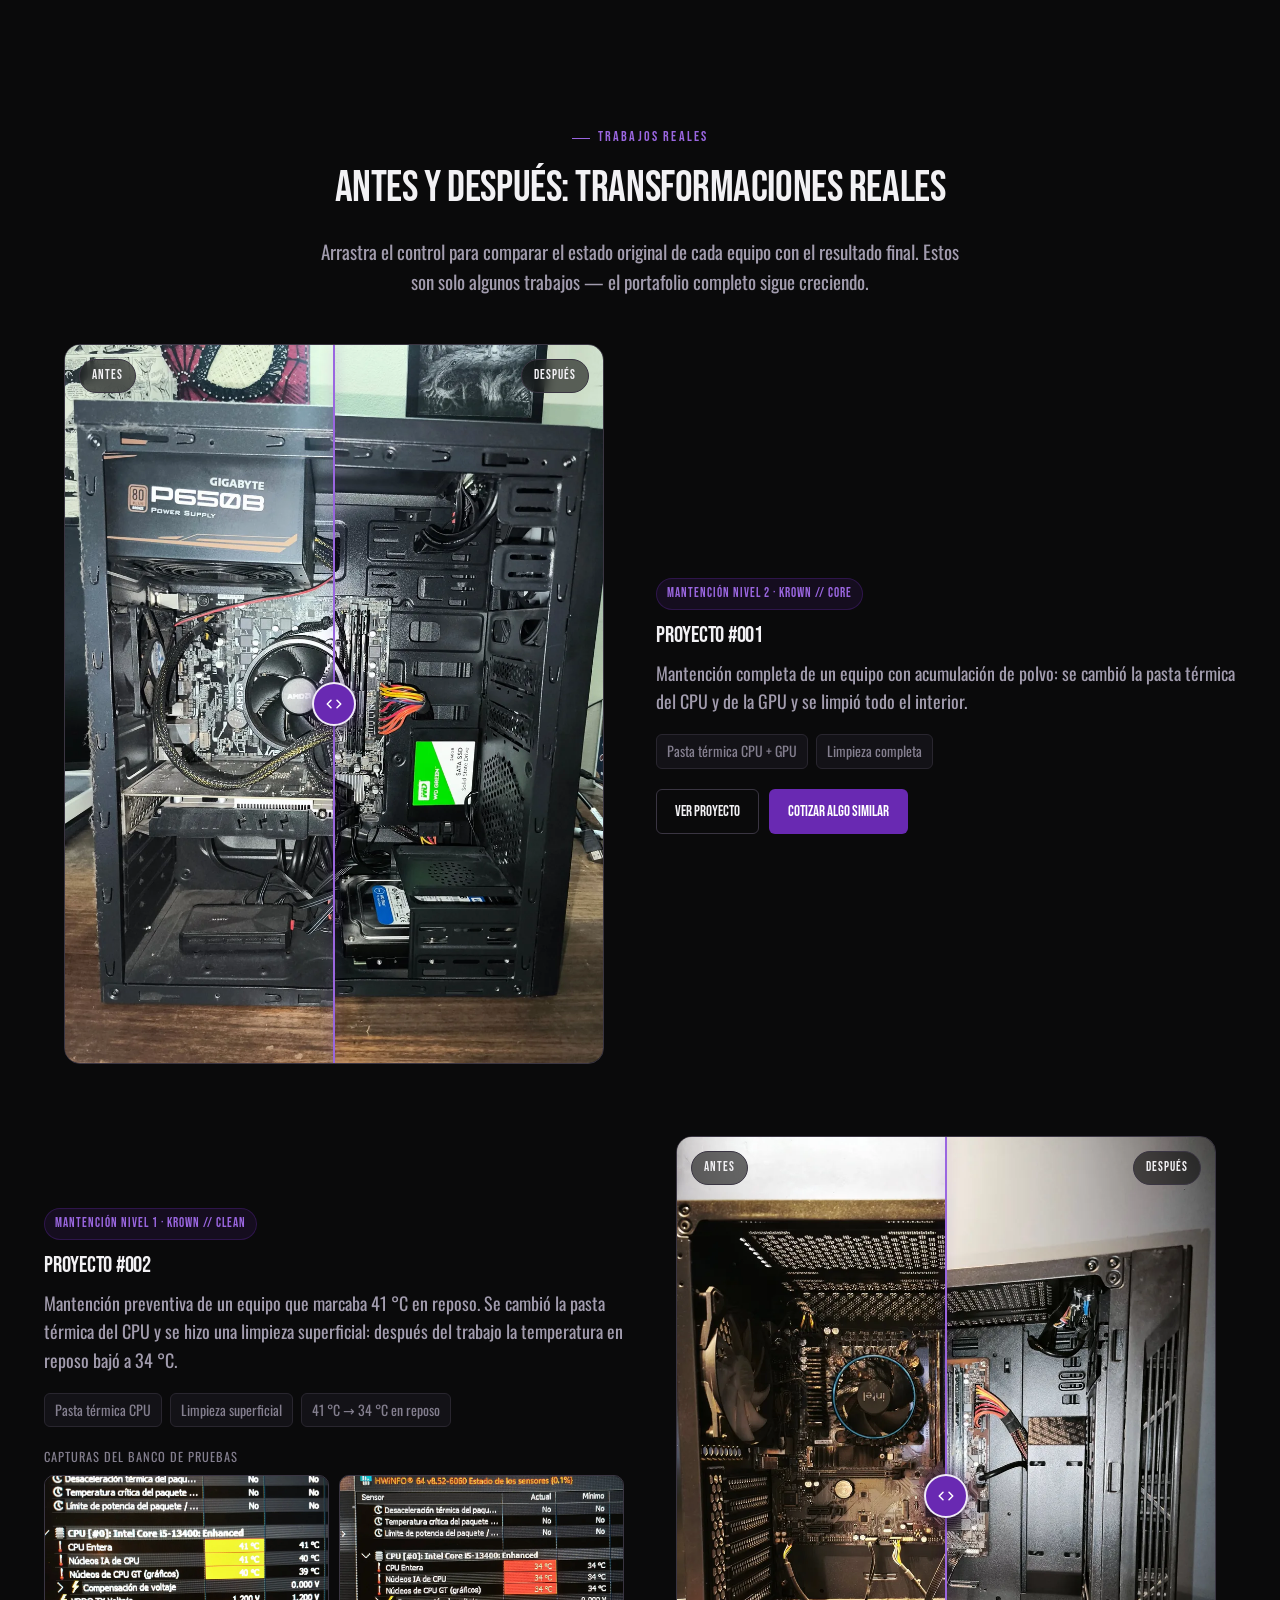
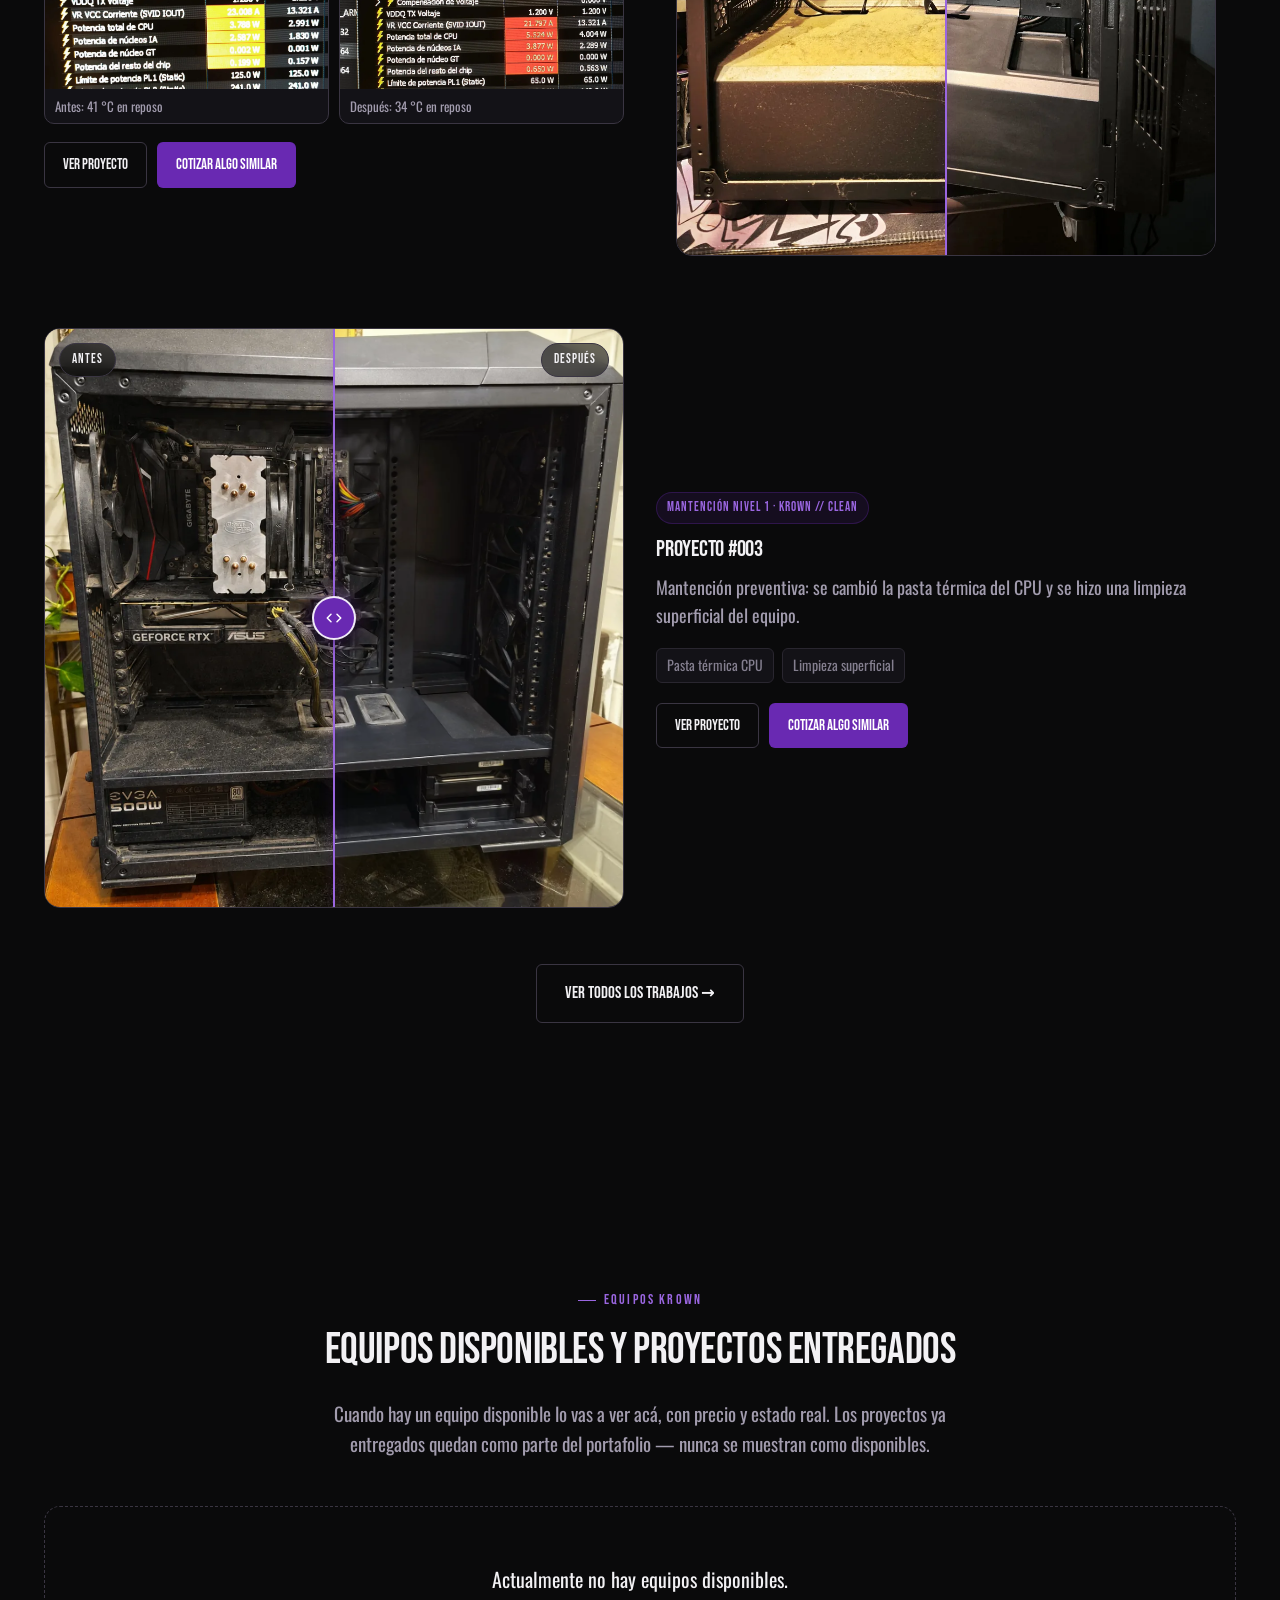
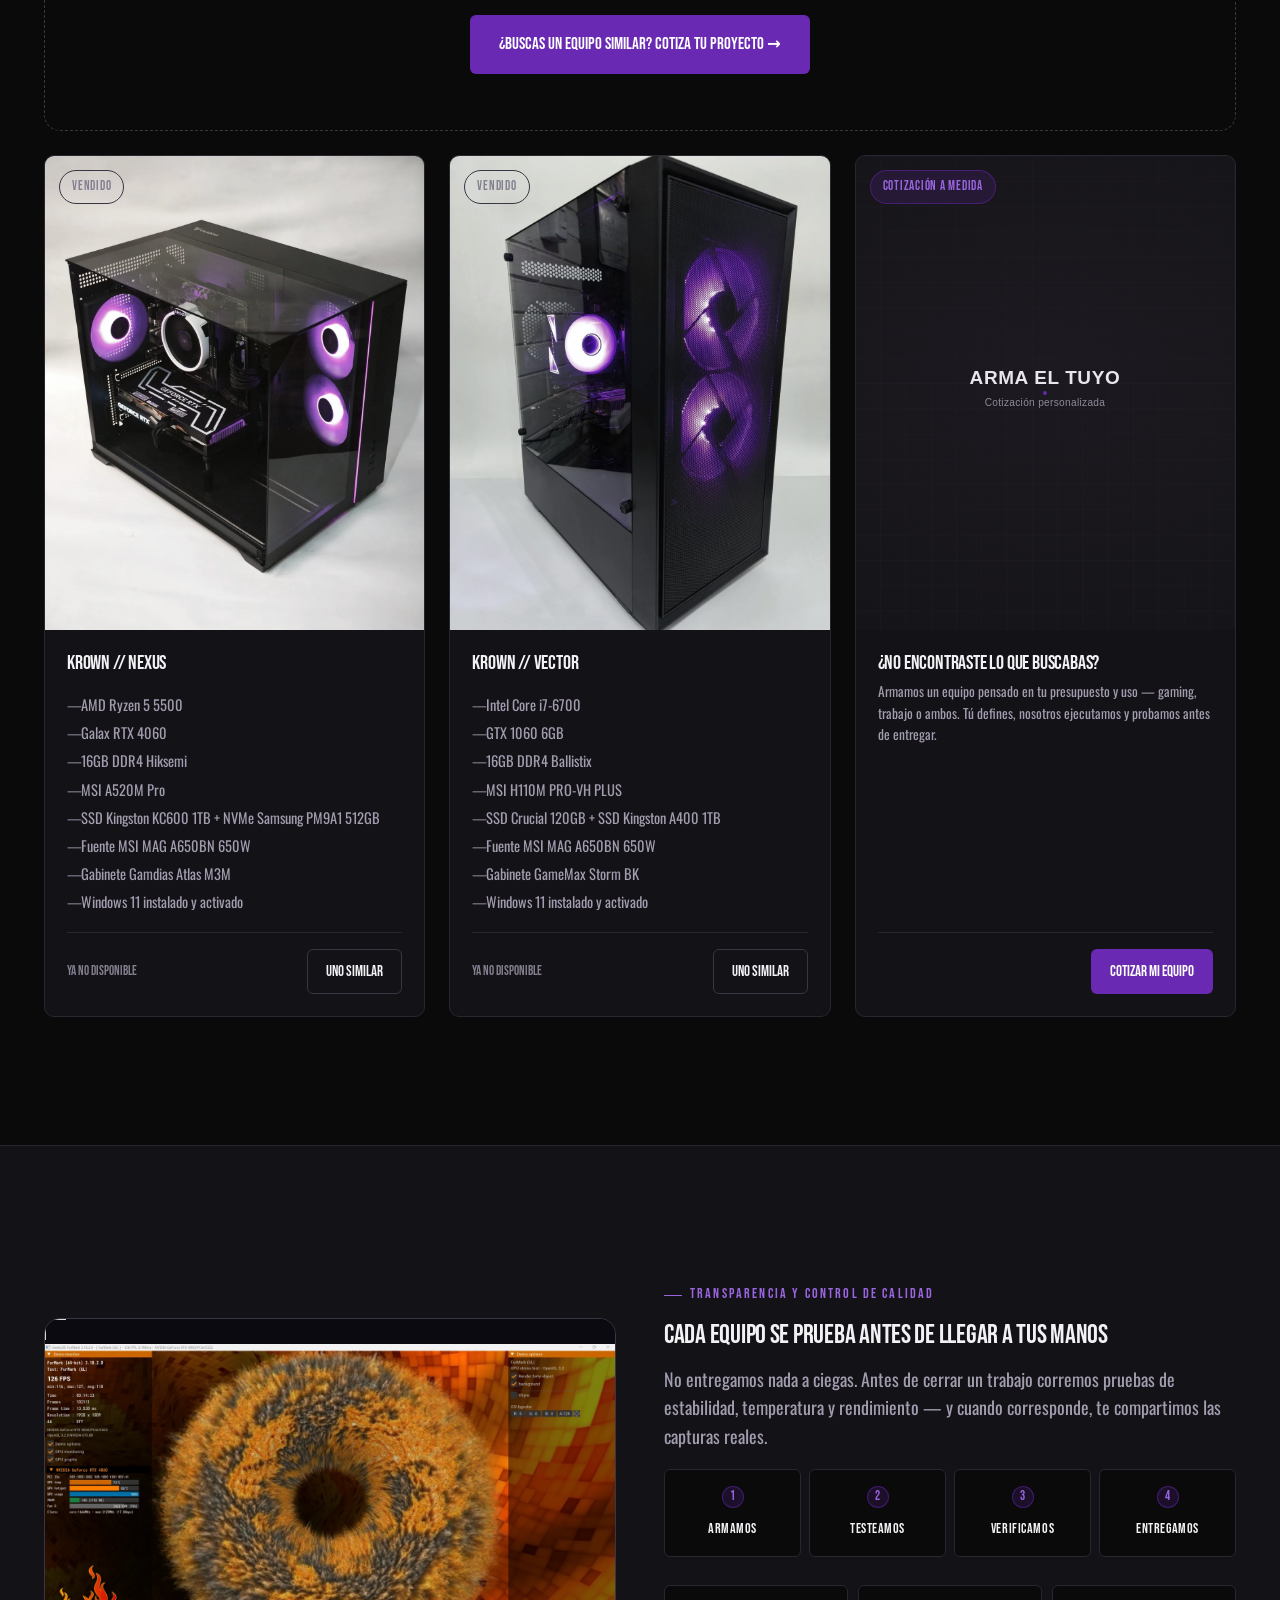
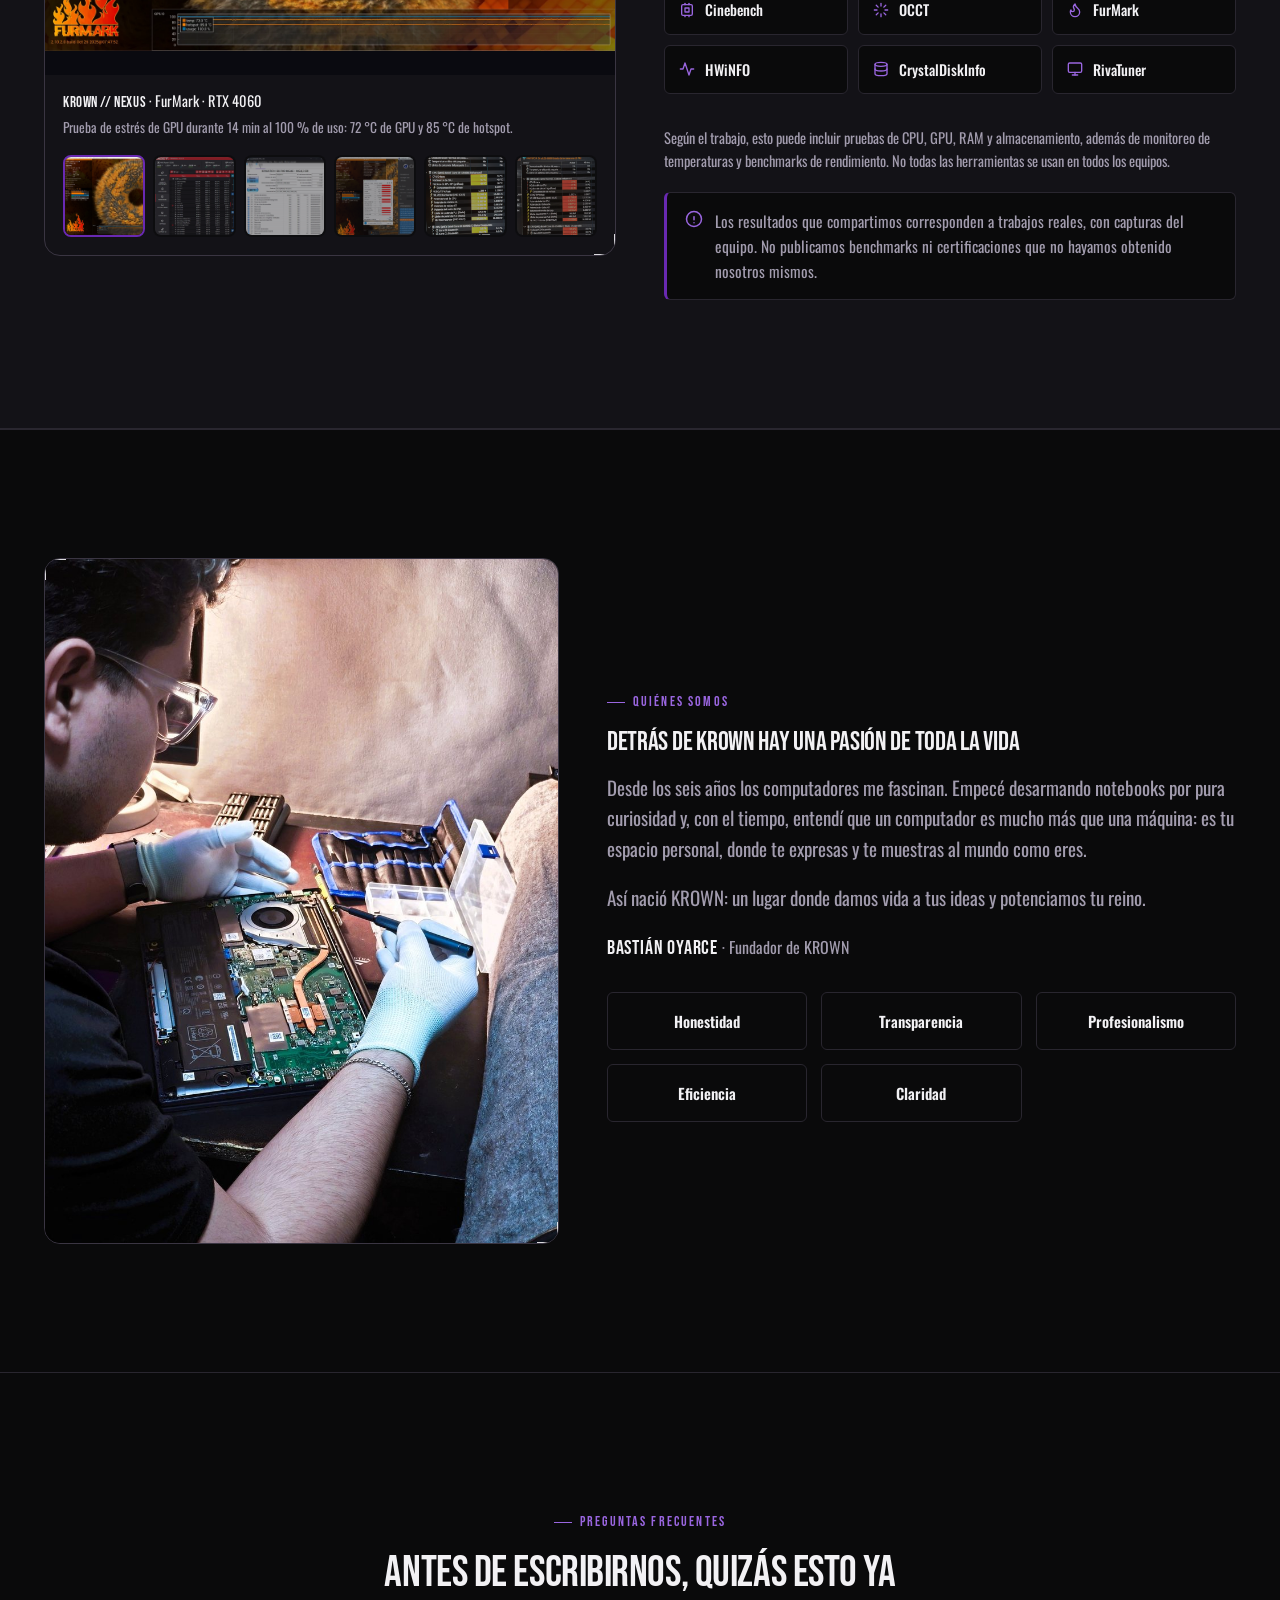
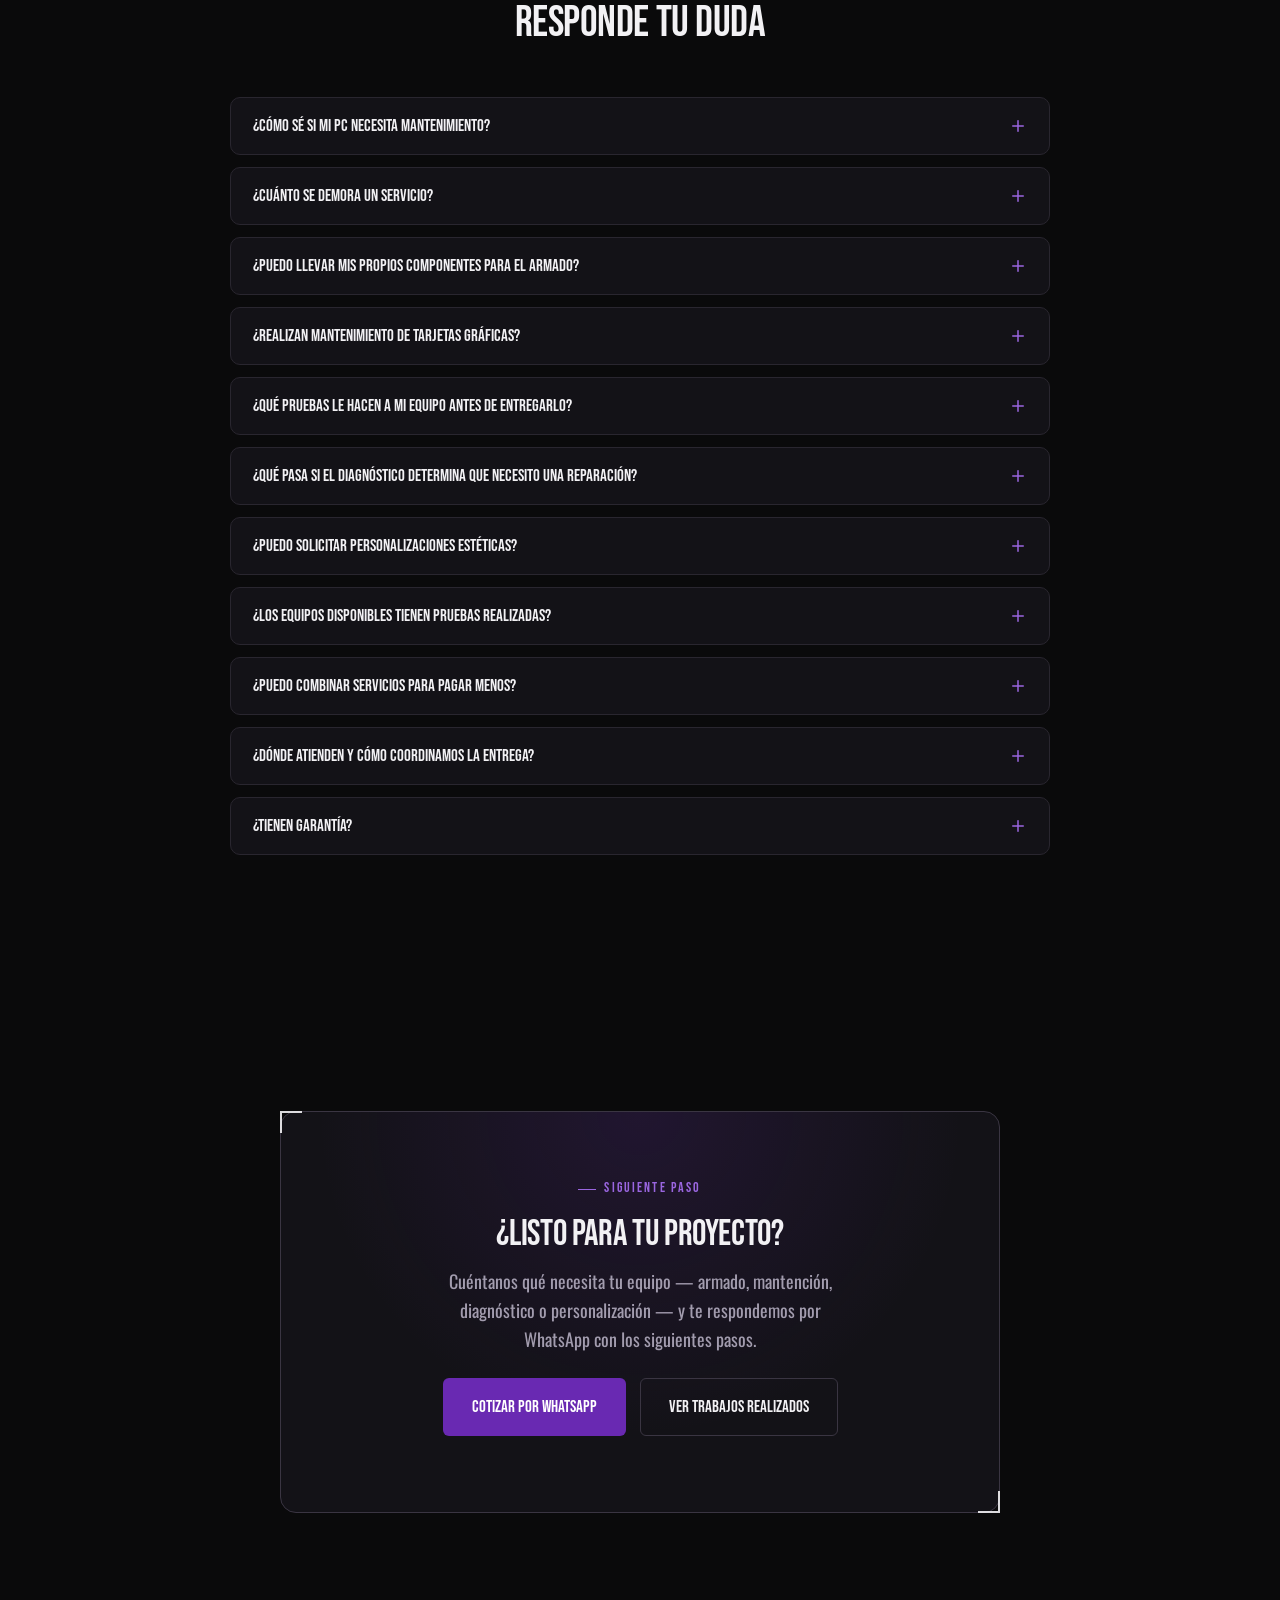
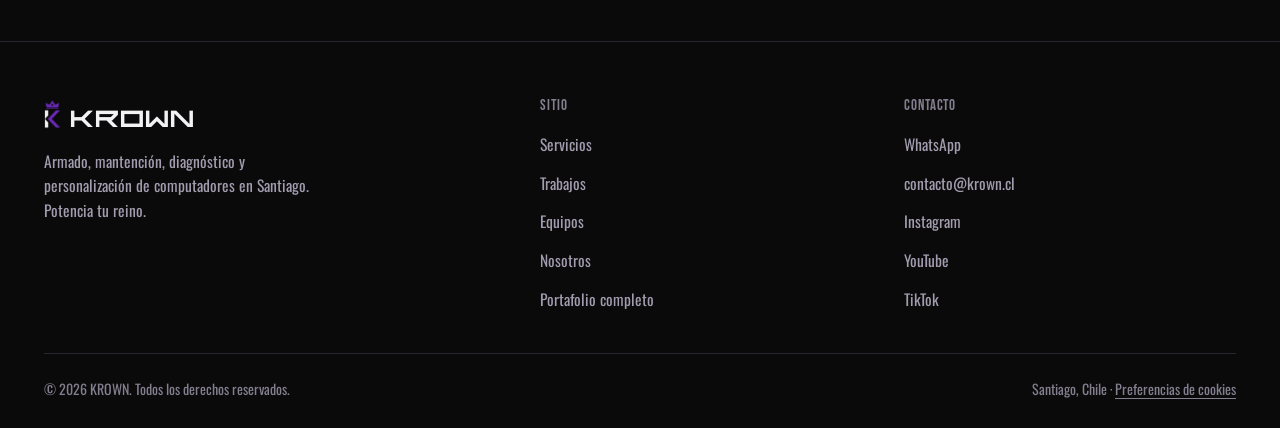
==== commit b5c2b6a4: "Add files via upload" ====
--- a/index.html
+++ b/index.html
@@ -155,7 +155,7 @@
       <div class="necesitas reveal">
         <p class="necesitas-title">¿Qué necesitas hoy?</p>
         <div class="necesitas-chips">
-          <a class="necesitas-chip" href="#servicio-clean">Mi PC está lento o se calienta</a>
+          <a class="necesitas-chip" href="#servicio-clean" data-destacar="servicio-clean servicio-core">Mi PC está lento o se calienta</a>
           <a class="necesitas-chip" href="#servicio-check">Falla algo y no sé qué es</a>
           <a class="necesitas-chip" href="#servicio-build">Quiero armar un PC</a>
           <a class="necesitas-chip" href="#servicio-os">Reinstalar o limpiar Windows</a>
@@ -488,7 +488,7 @@
 
     <div class="footer-bottom">
       <span>© <span id="year"></span> KROWN. Todos los derechos reservados.</span>
-      <span>Santiago, Chile</span>
+      <span>Santiago, Chile · <button type="button" class="footer-cookie-link" data-cookie-prefs>Preferencias de cookies</button></span>
     </div>
   </div>
 </footer>
@@ -500,6 +500,7 @@
 </a>
 
 <script src="js/config.js"></script>
+<script src="js/analytics.js"></script>
 <script src="js/before-after.js"></script>
 <script src="js/servicios-data.js"></script>
 <script src="js/equipos-data.js"></script>
--- a/css/styles.css
+++ b/css/styles.css
@@ -1276,19 +1276,19 @@
 /* ---- Equipos ---- */
 .equipos-grid {
   display: grid;
-  grid-template-columns: 1fr;
+  grid-template-columns: minmax(0, 1fr);
   gap: 24px;
 }
 
 @media (min-width: 720px) {
   .equipos-grid {
-    grid-template-columns: repeat(2, 1fr);
+    grid-template-columns: repeat(2, minmax(0, 1fr));
   }
 }
 
 @media (min-width: 1080px) {
   .equipos-grid {
-    grid-template-columns: repeat(3, 1fr);
+    grid-template-columns: repeat(3, minmax(0, 1fr));
   }
 }
 
@@ -2100,7 +2100,8 @@
 .necesitas-chip--alt { border-style: dashed; color: var(--purple-light); }
 
 /* La tarjeta a la que llega el selector se resalta un momento */
-.servicio-card:target {
+.servicio-card:target,
+.servicio-card.is-highlight {
   border-color: var(--purple-light);
   box-shadow: 0 0 0 1px var(--purple-light), 0 0 32px var(--purple-glow);
   animation: card-target 2.4s ease-out;
@@ -2119,7 +2120,7 @@
 /* ---- Quiénes somos: foto opcional + texto en primera persona ---- */
 .nosotros-media[hidden] { display: none; }
 .nosotros-media { margin: 0; }
-.nosotros-media img { width: 100%; height: 100%; object-fit: cover; aspect-ratio: 4 / 5; }
+.nosotros-media img { width: 100%; height: 100%; object-fit: cover; object-position: 30% 20%; aspect-ratio: 3 / 4; }
 .nosotros--solo .container { grid-template-columns: minmax(0, 760px); justify-content: center; }
 .nosotros--solo .nosotros-copy { text-align: center; }
 .nosotros--solo .eyebrow { justify-content: center; }
@@ -2219,3 +2220,48 @@
 @media (max-width: 520px) {
   .bench-thumbs { grid-template-columns: repeat(3, minmax(0, 1fr)); }
 }
+
+
+/* ---- Móvil: nada puede ser más ancho que la pantalla ---- */
+body { overflow-x: clip; }
+.equipos-grid > * { min-width: 0; }
+.equipos-empty .btn {
+  white-space: normal;
+  text-align: center;
+  max-width: 100%;
+}
+
+
+/* ---- Aviso de cookies ---- */
+.cookie-banner {
+  position: fixed;
+  left: 16px;
+  right: 16px;
+  bottom: 16px;
+  z-index: 200;
+  max-width: 560px;
+  margin-inline: auto;
+  display: flex;
+  flex-wrap: wrap;
+  align-items: center;
+  justify-content: space-between;
+  gap: 12px 16px;
+  padding: 14px 16px;
+  background: var(--bg-elevated);
+  border: 1px solid var(--border-strong);
+  border-radius: var(--radius-lg);
+  box-shadow: 0 12px 40px rgba(0, 0, 0, 0.5);
+}
+.cookie-banner p { margin: 0; flex: 1 1 240px; font-size: 14.5px; color: var(--text-muted); }
+.cookie-actions { display: flex; gap: 8px; }
+.footer-cookie-link {
+  background: none;
+  border: 0;
+  padding: 0;
+  font: inherit;
+  color: inherit;
+  text-decoration: underline;
+  text-underline-offset: 3px;
+  cursor: pointer;
+}
+.footer-cookie-link:hover { color: var(--text); }
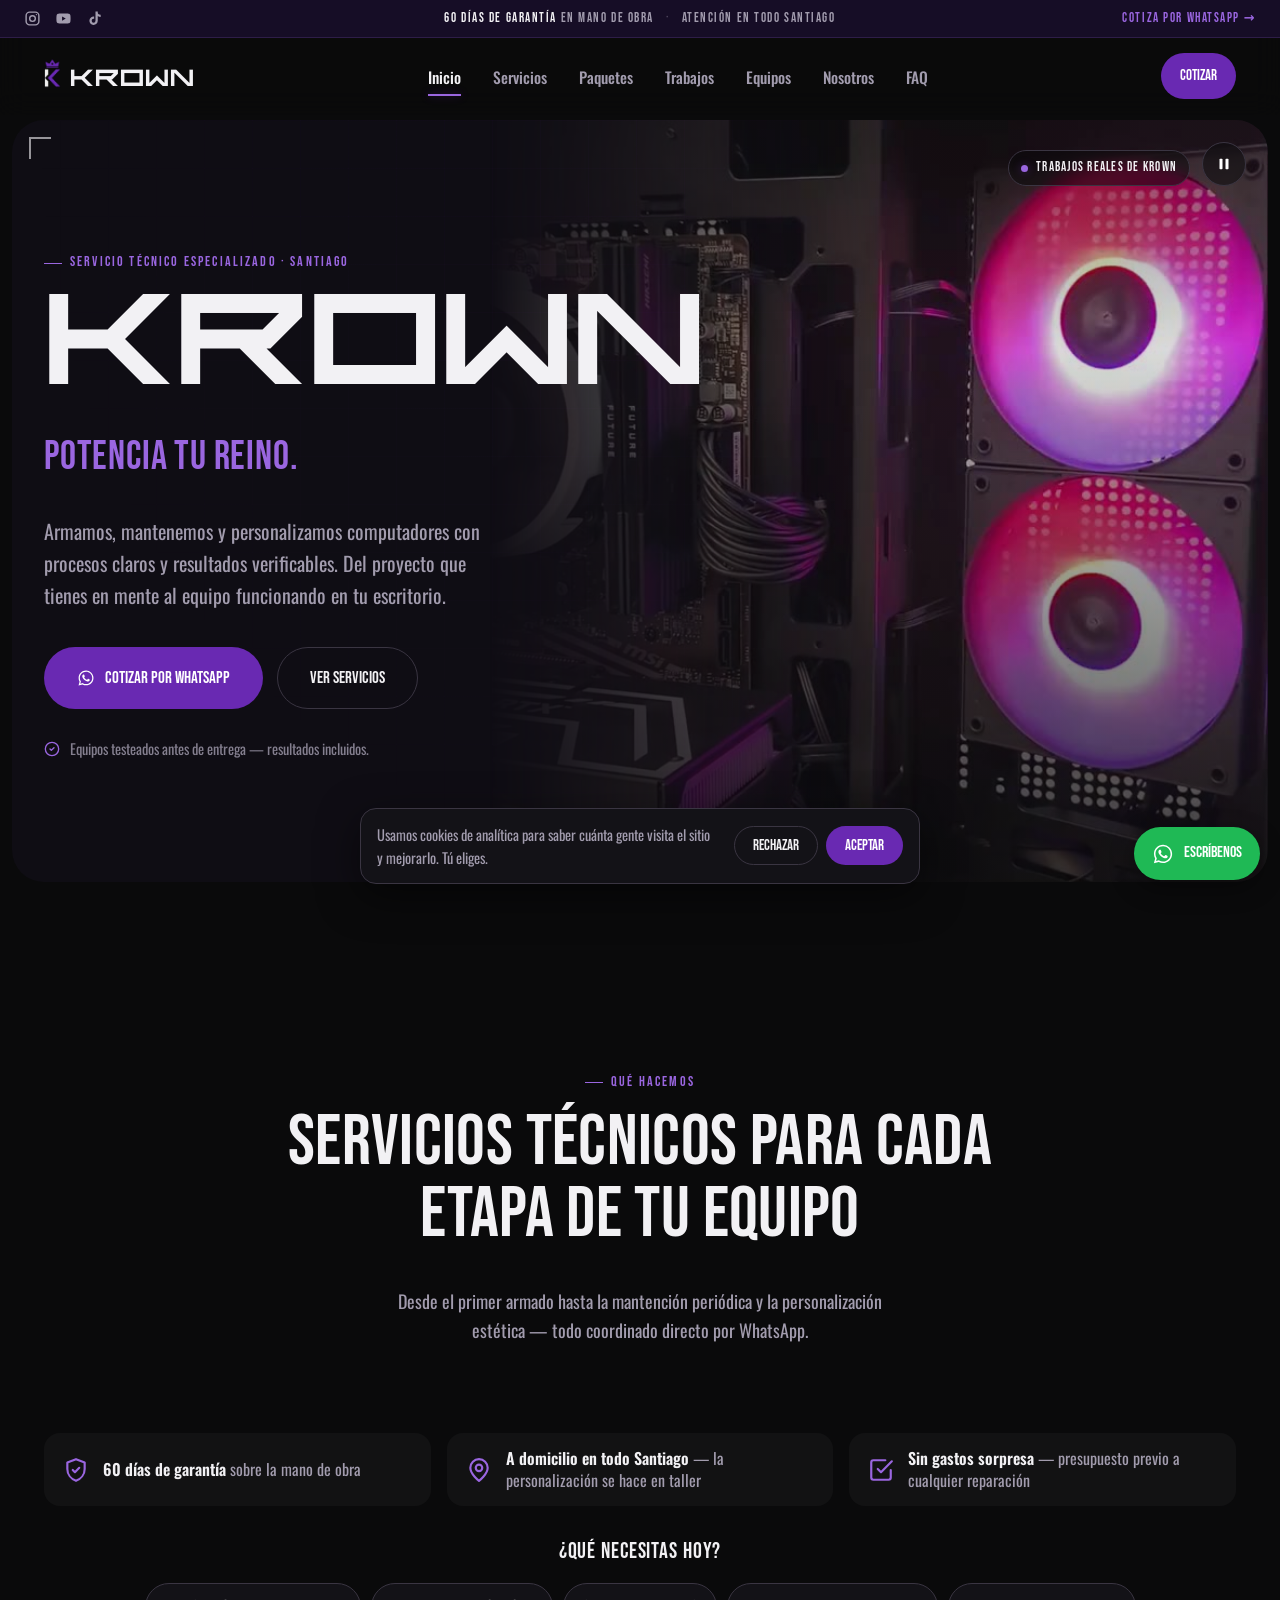
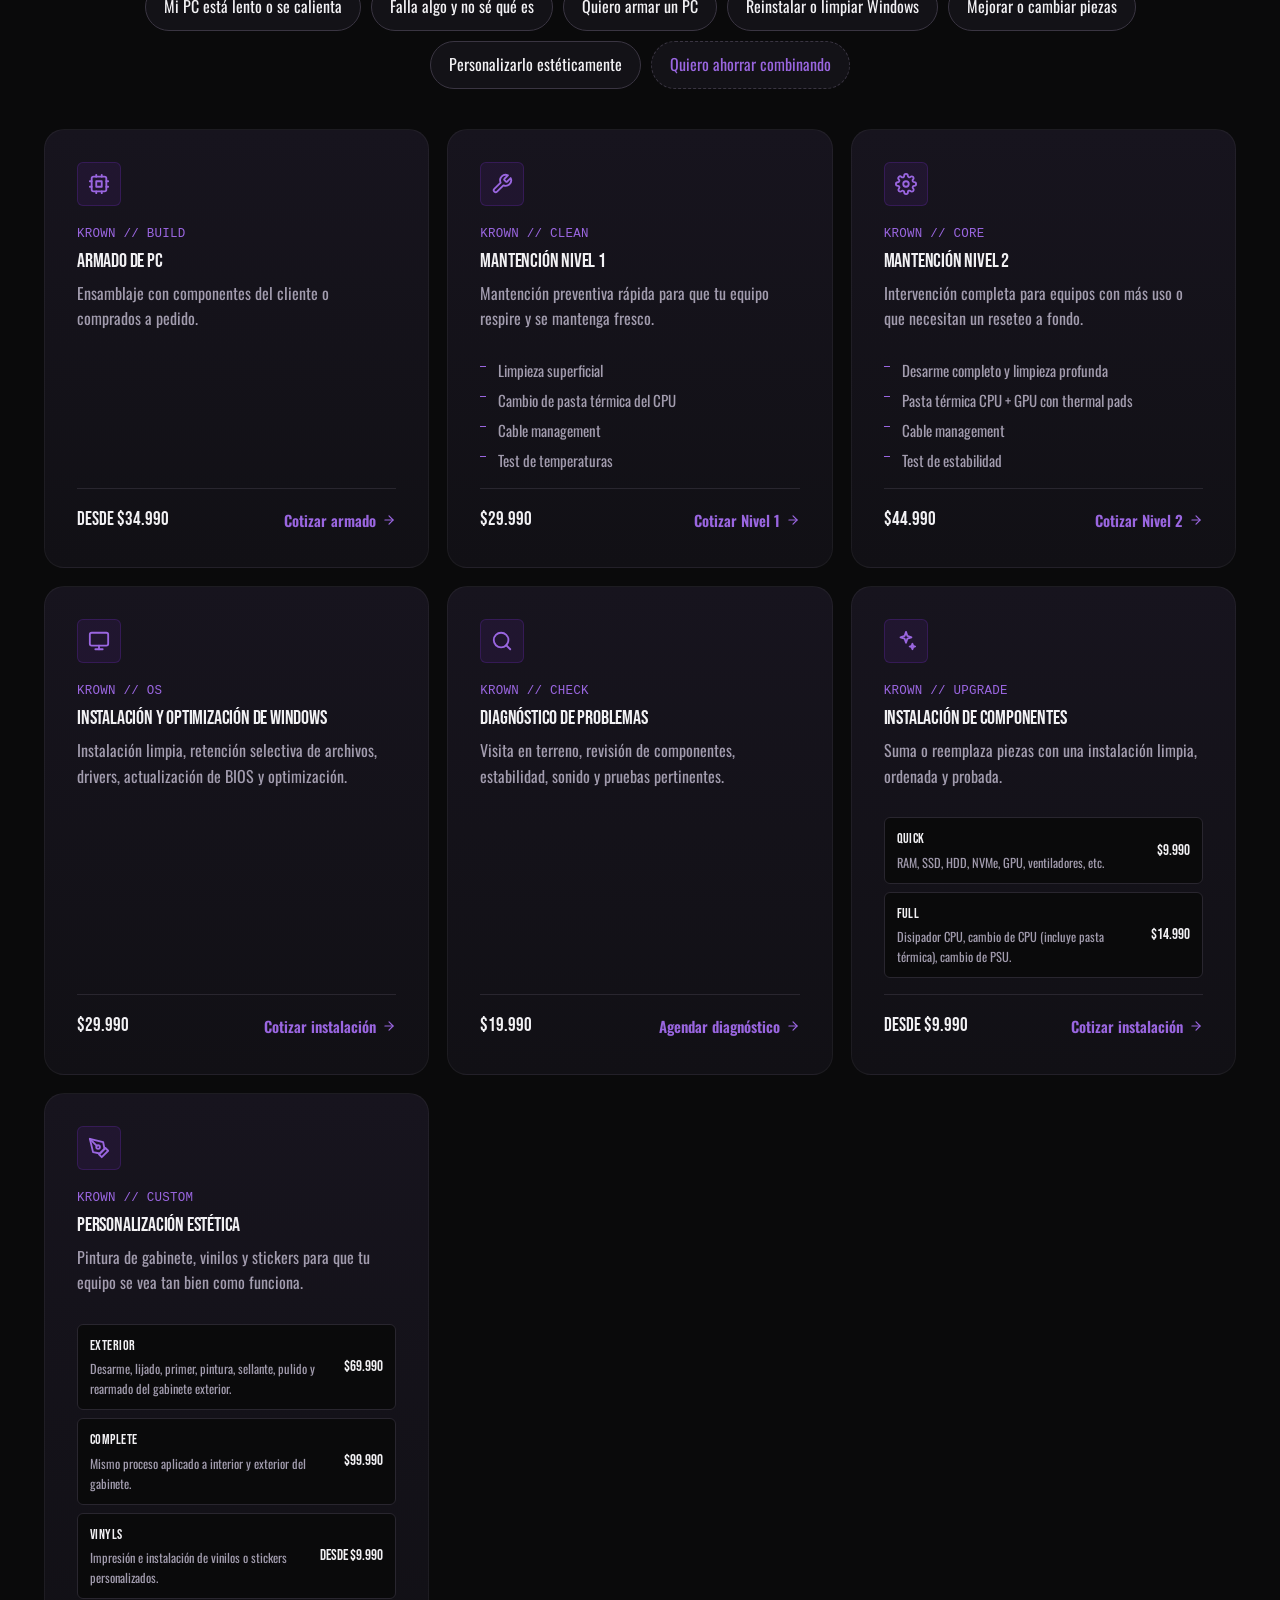
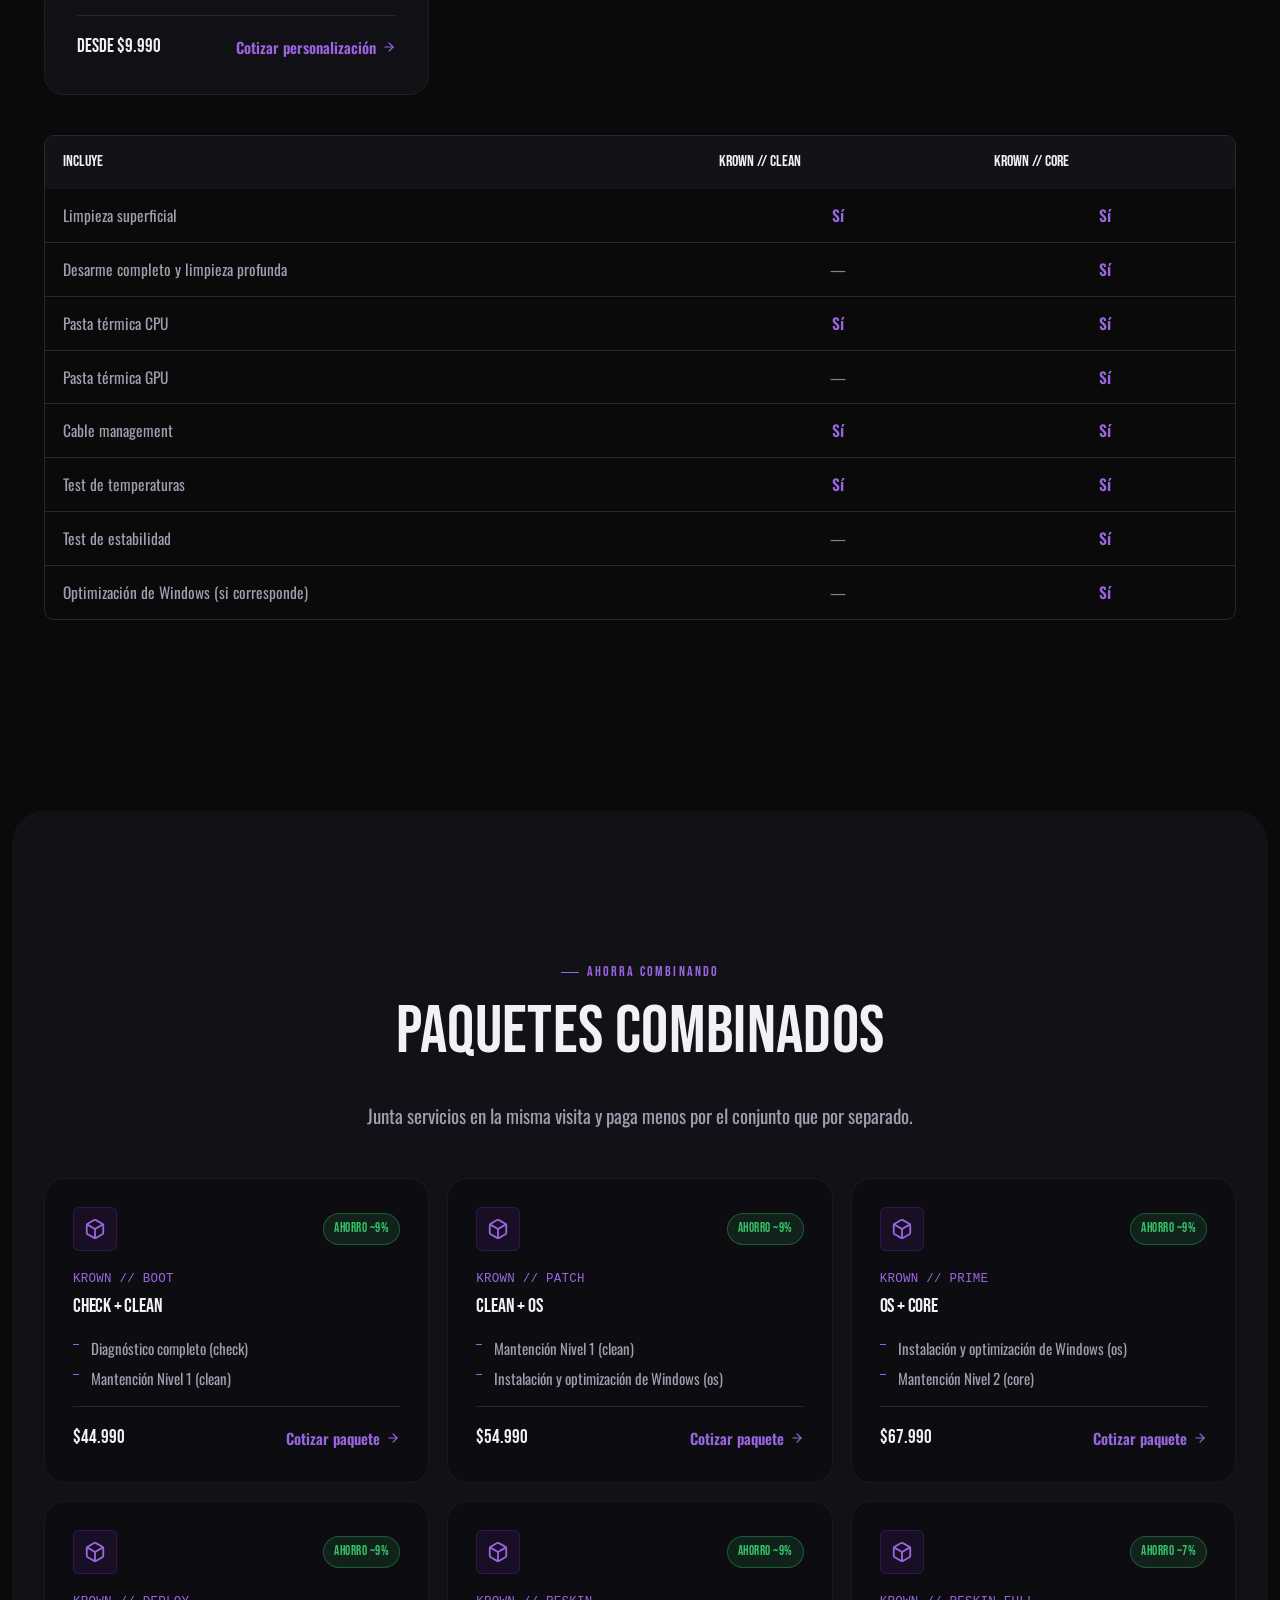
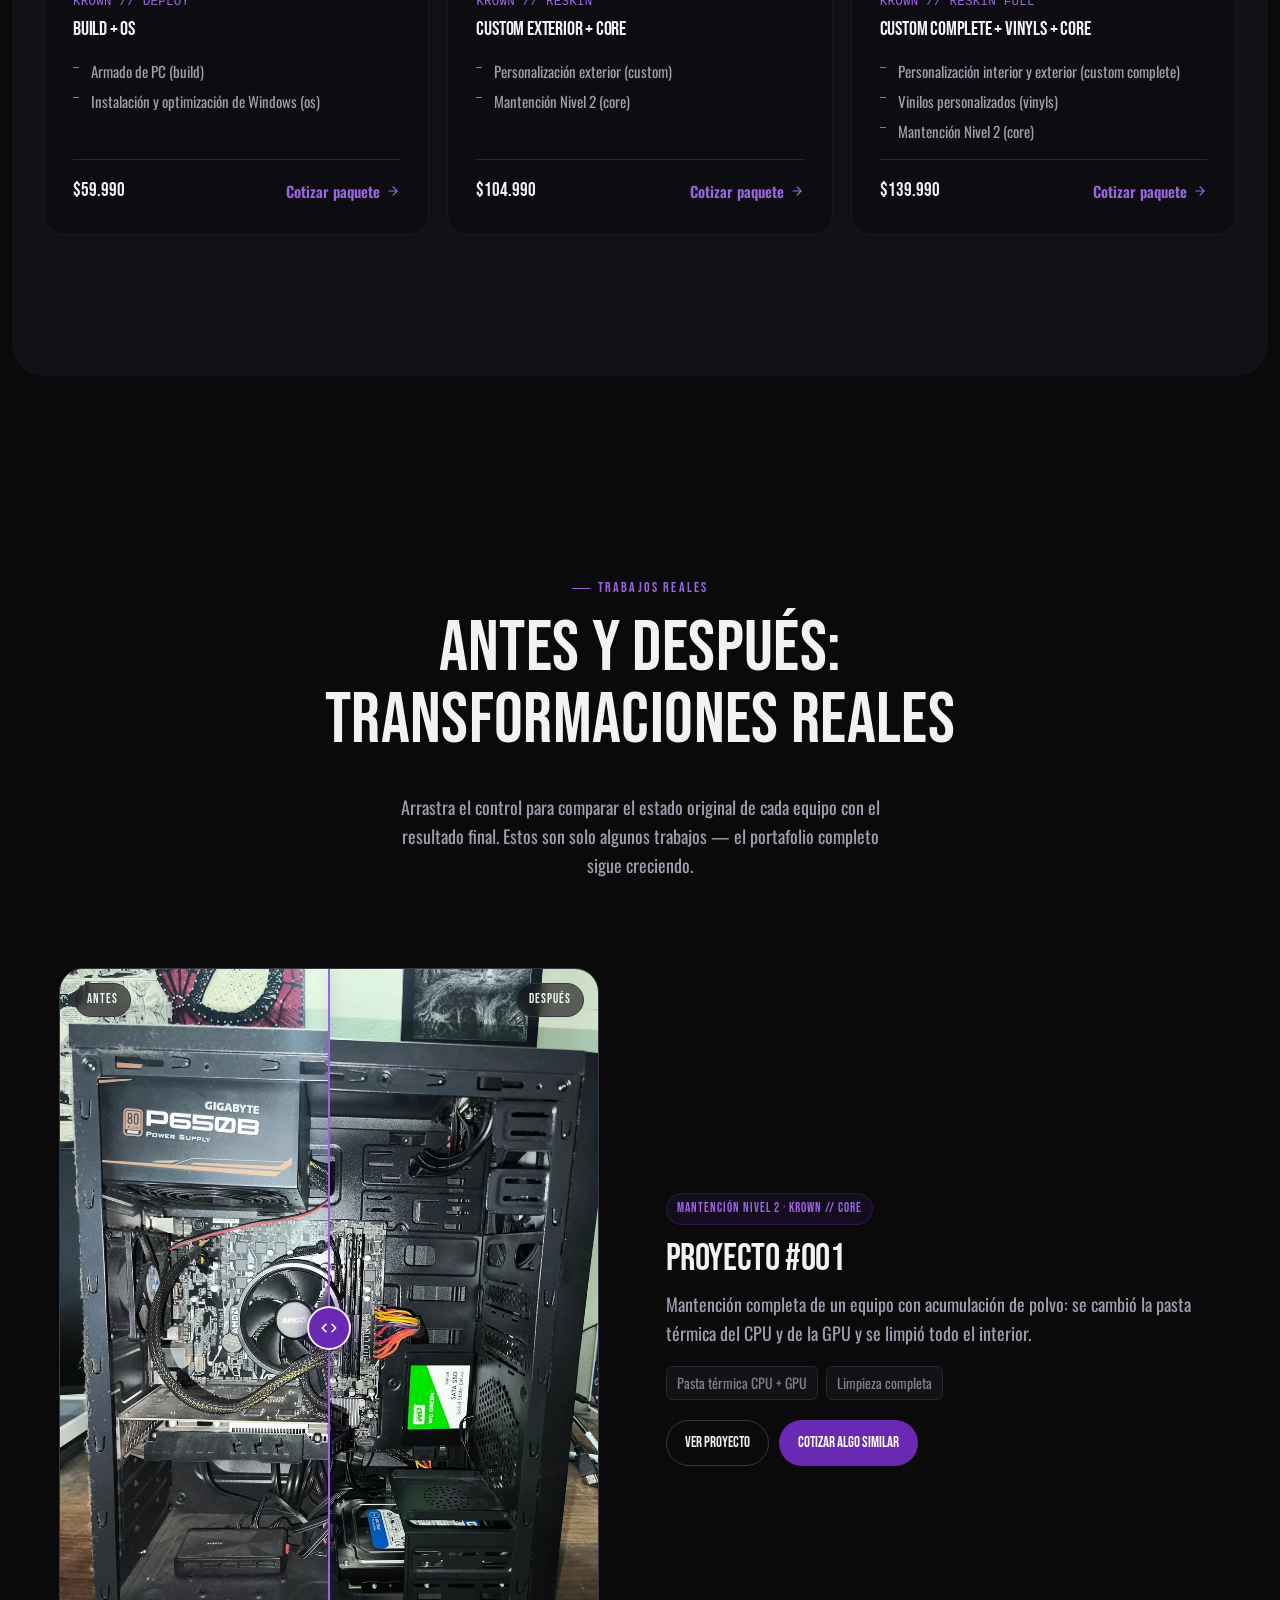
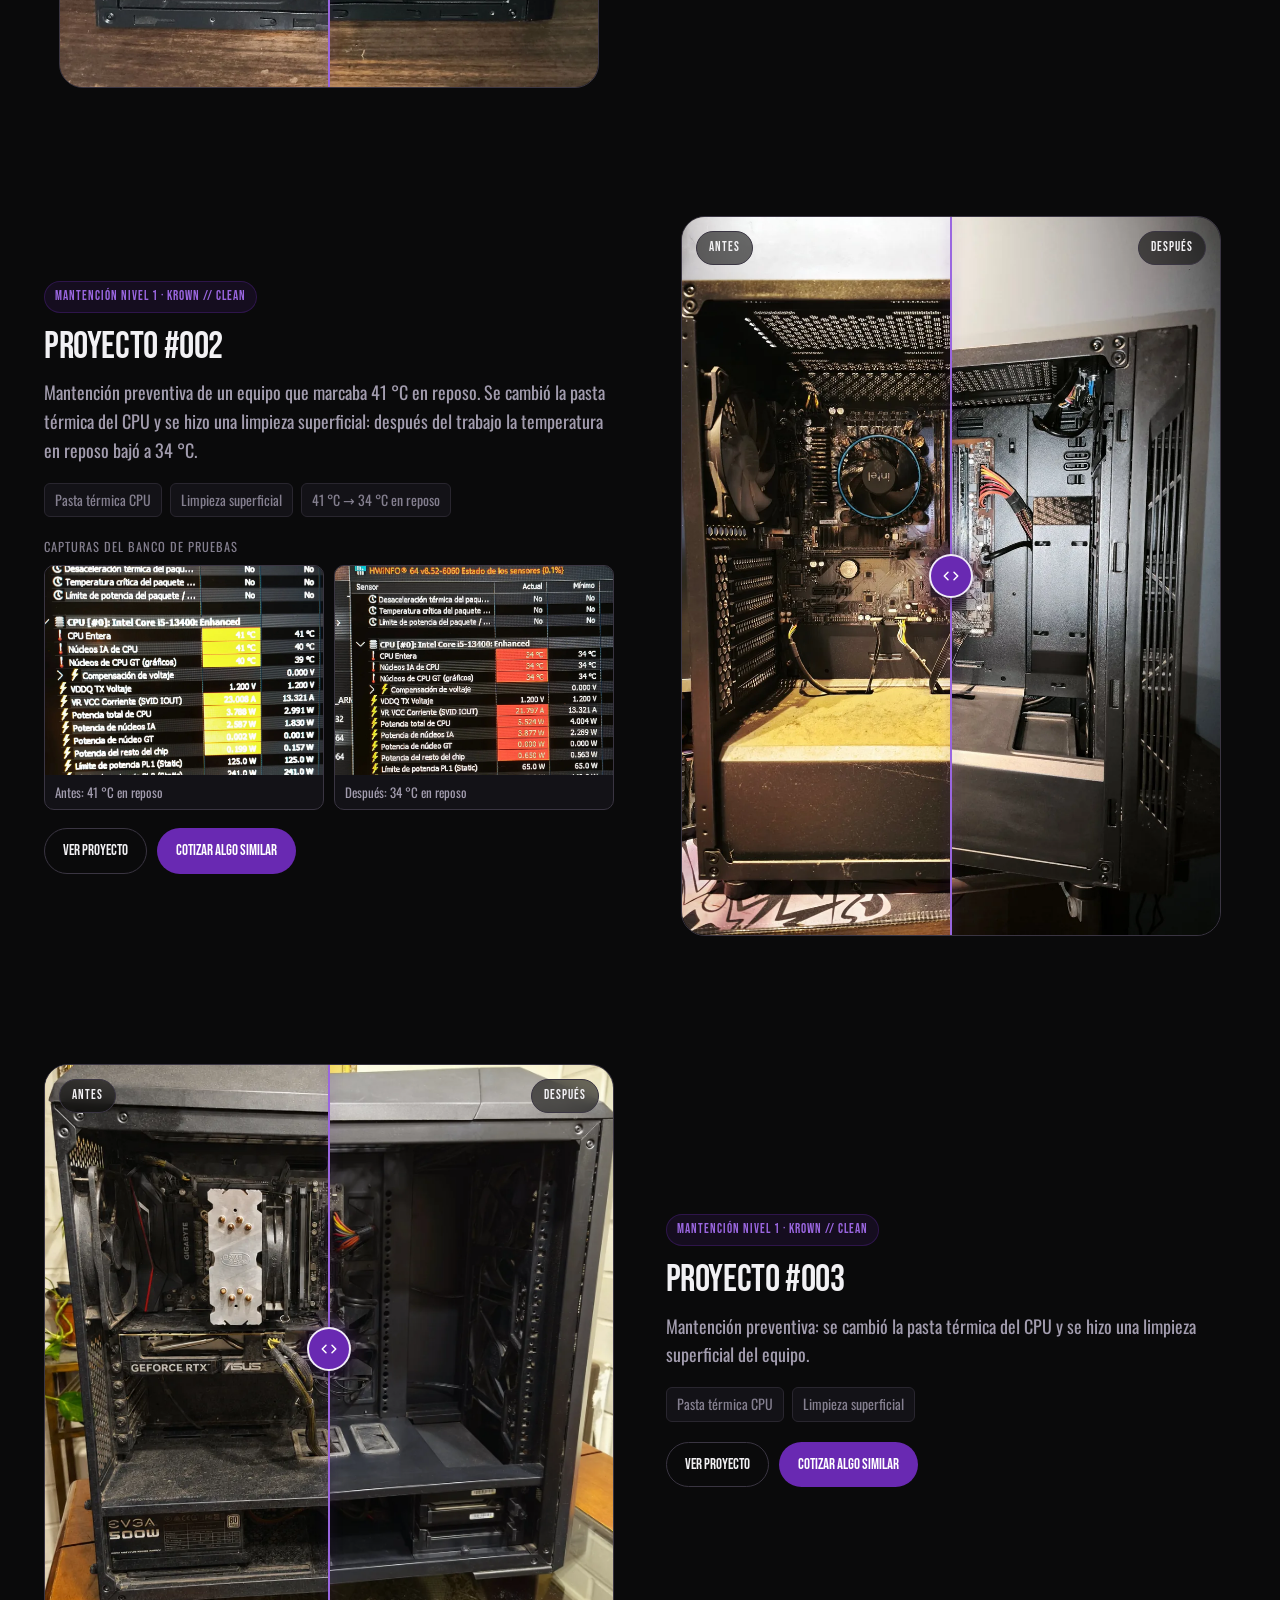
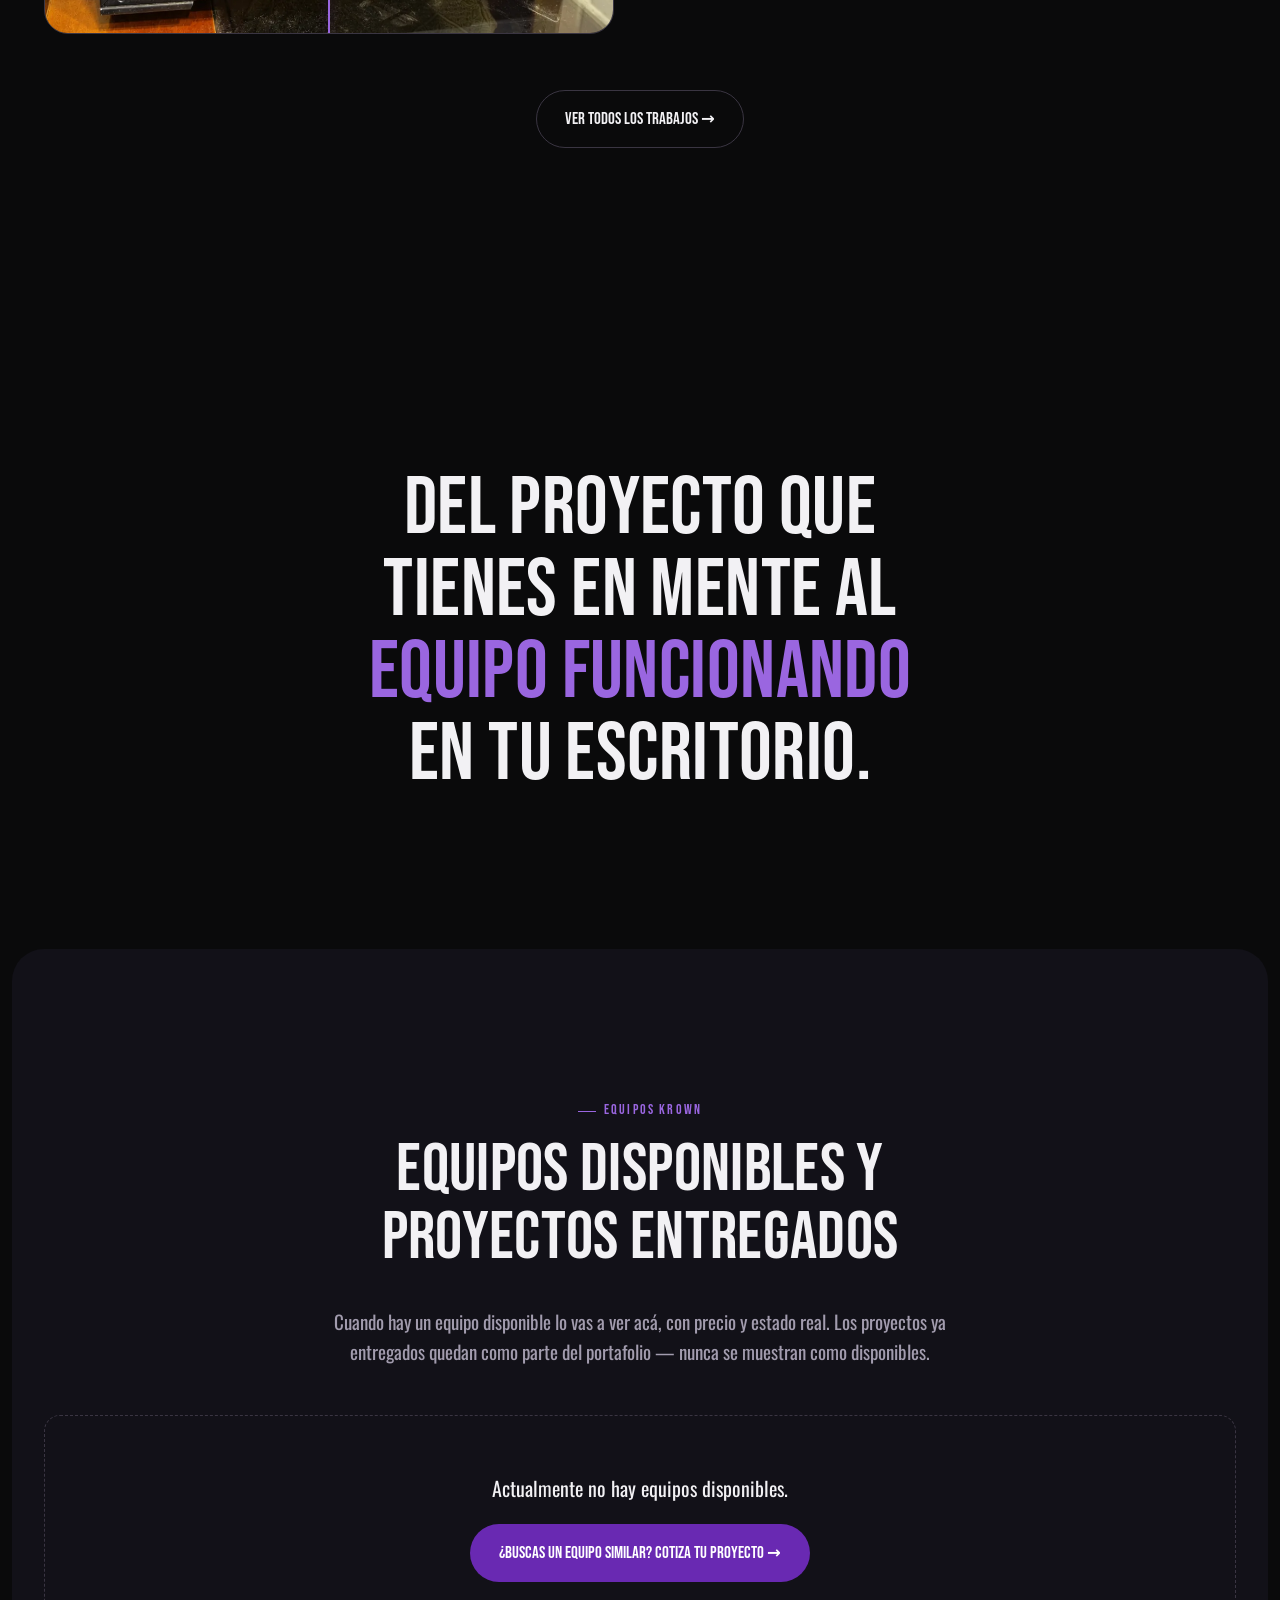
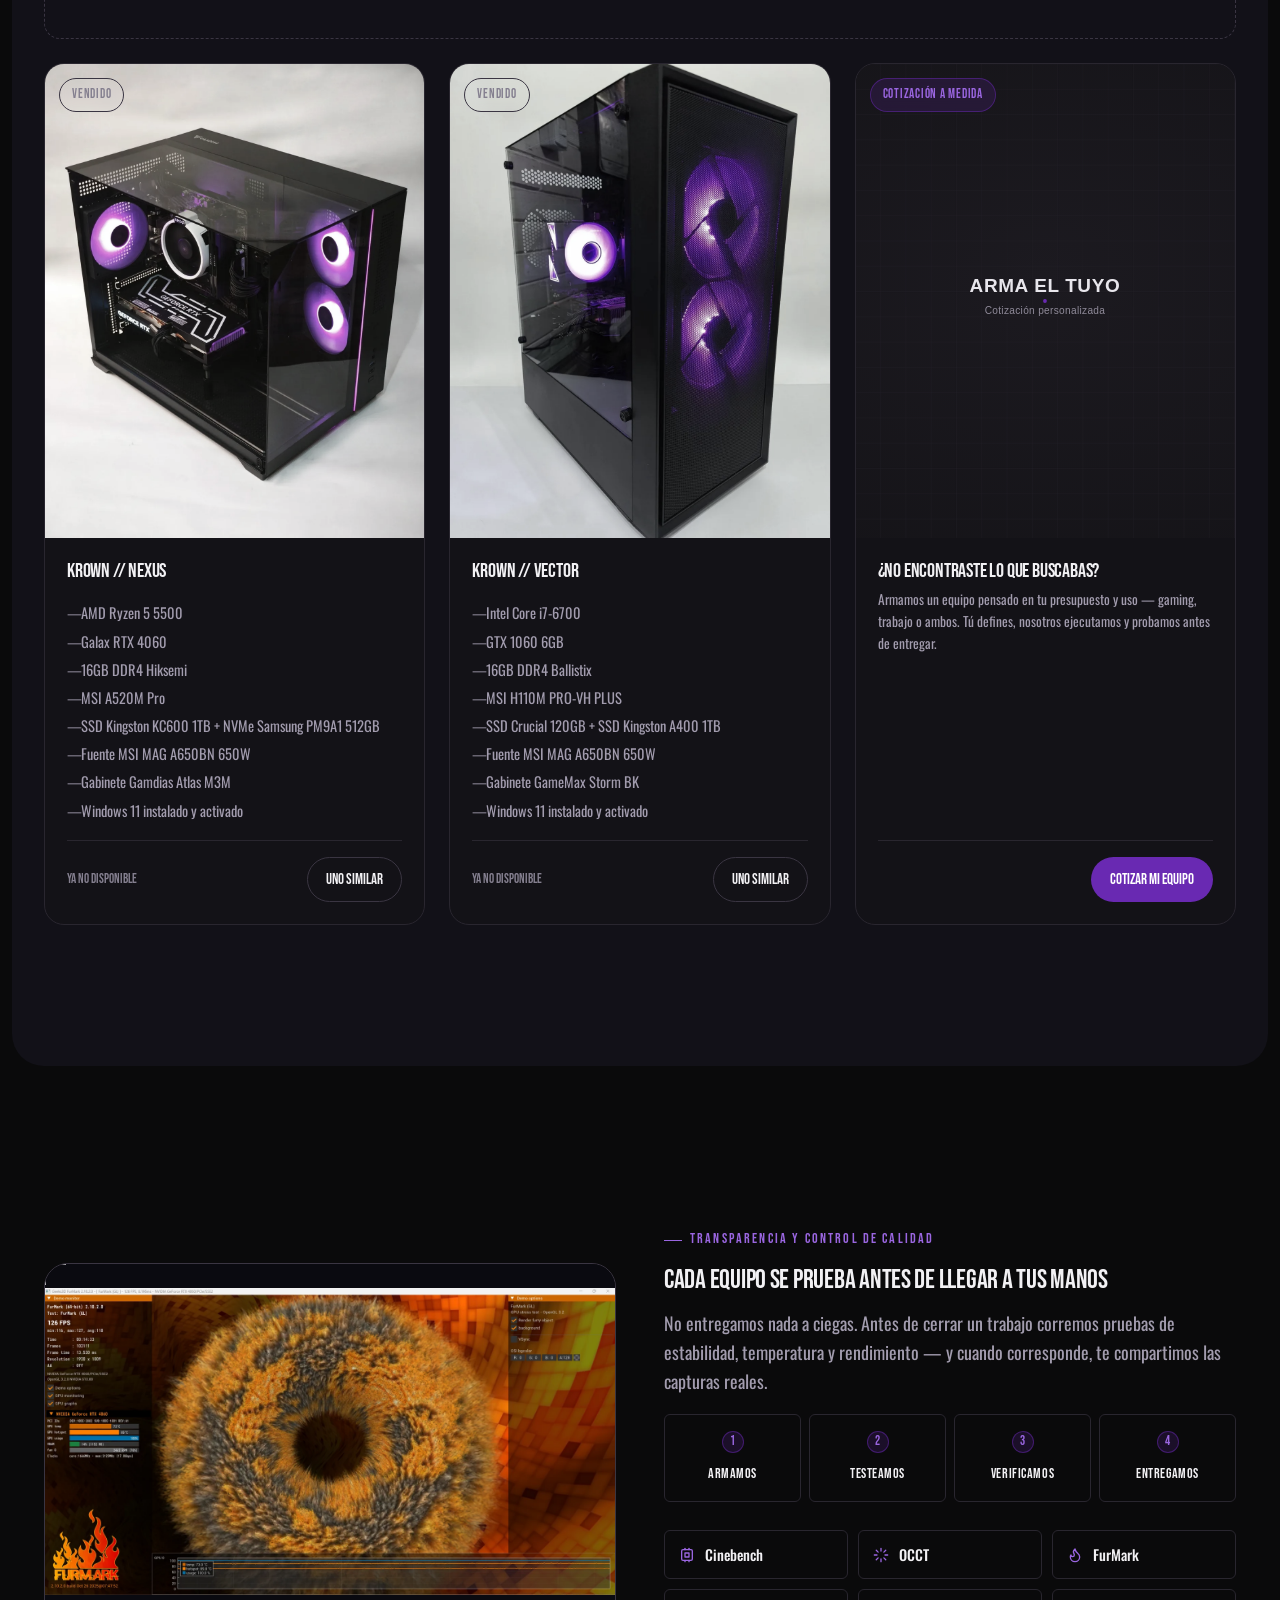
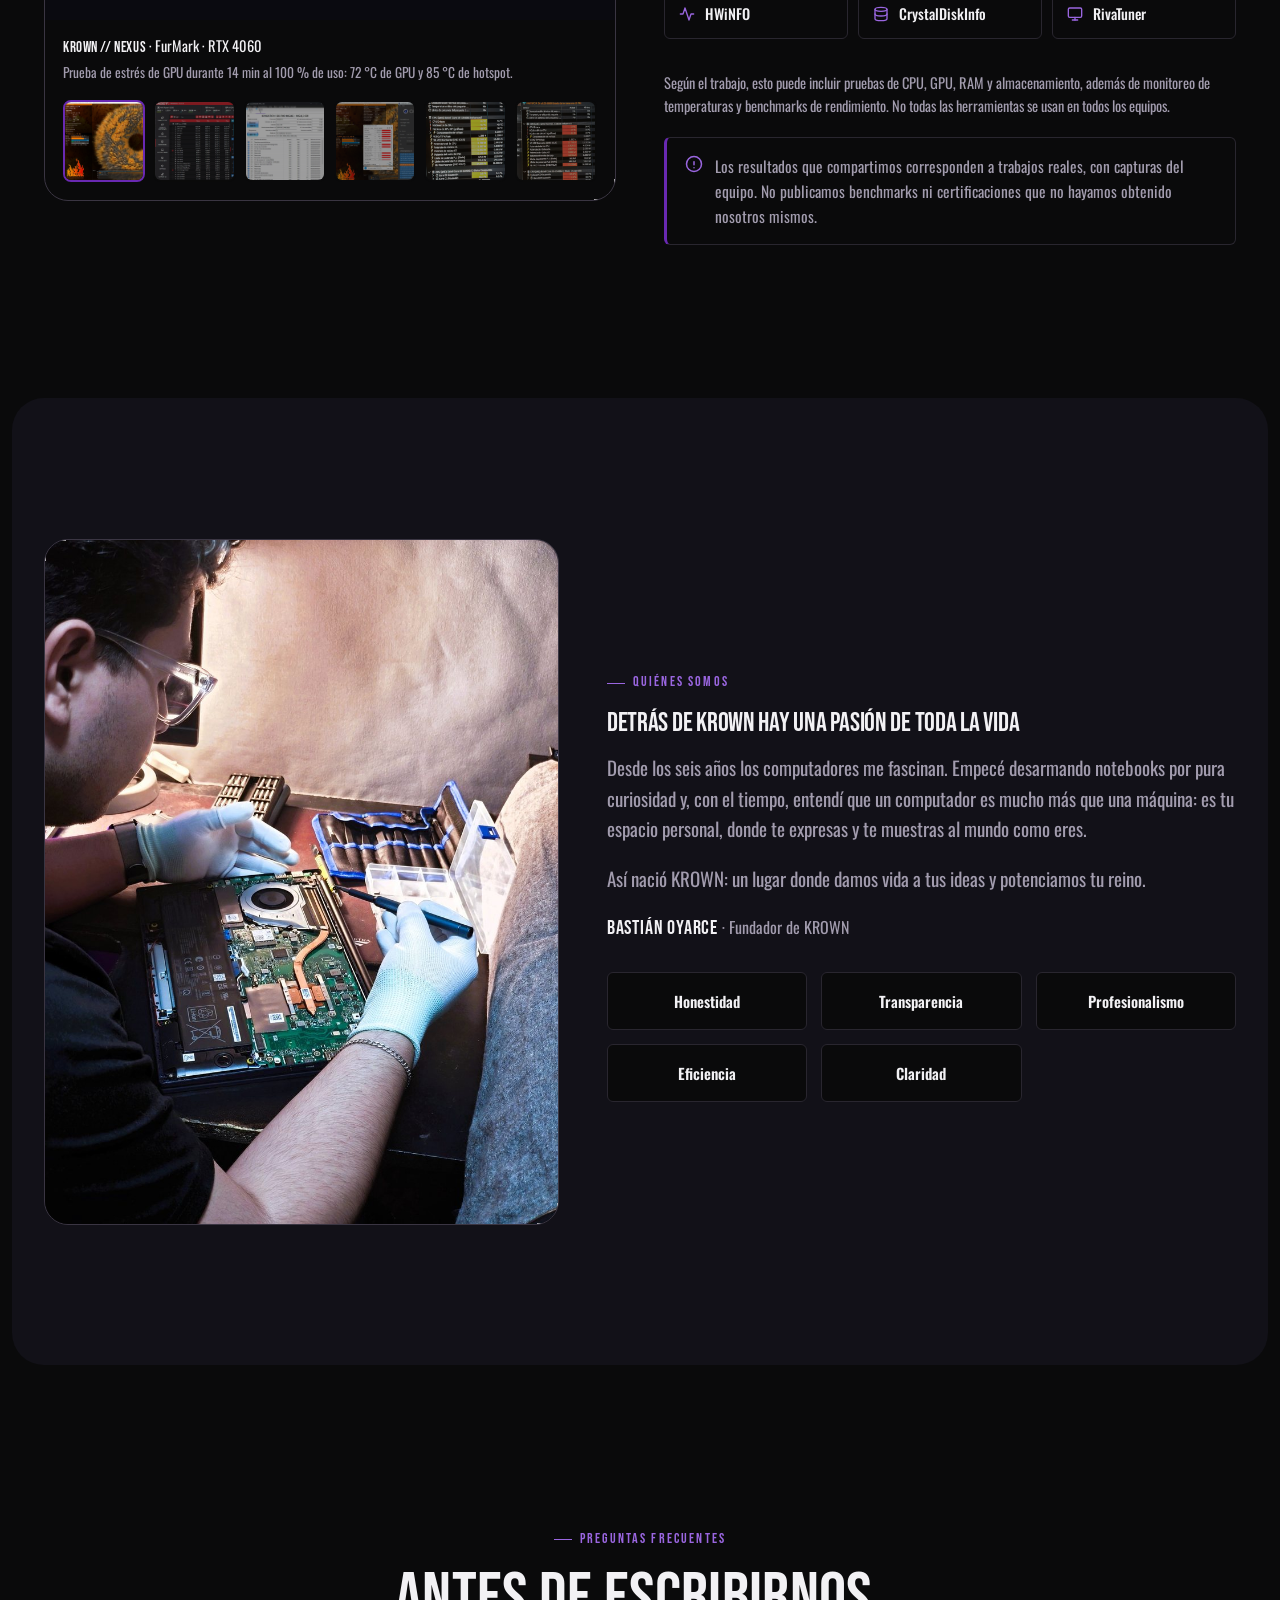
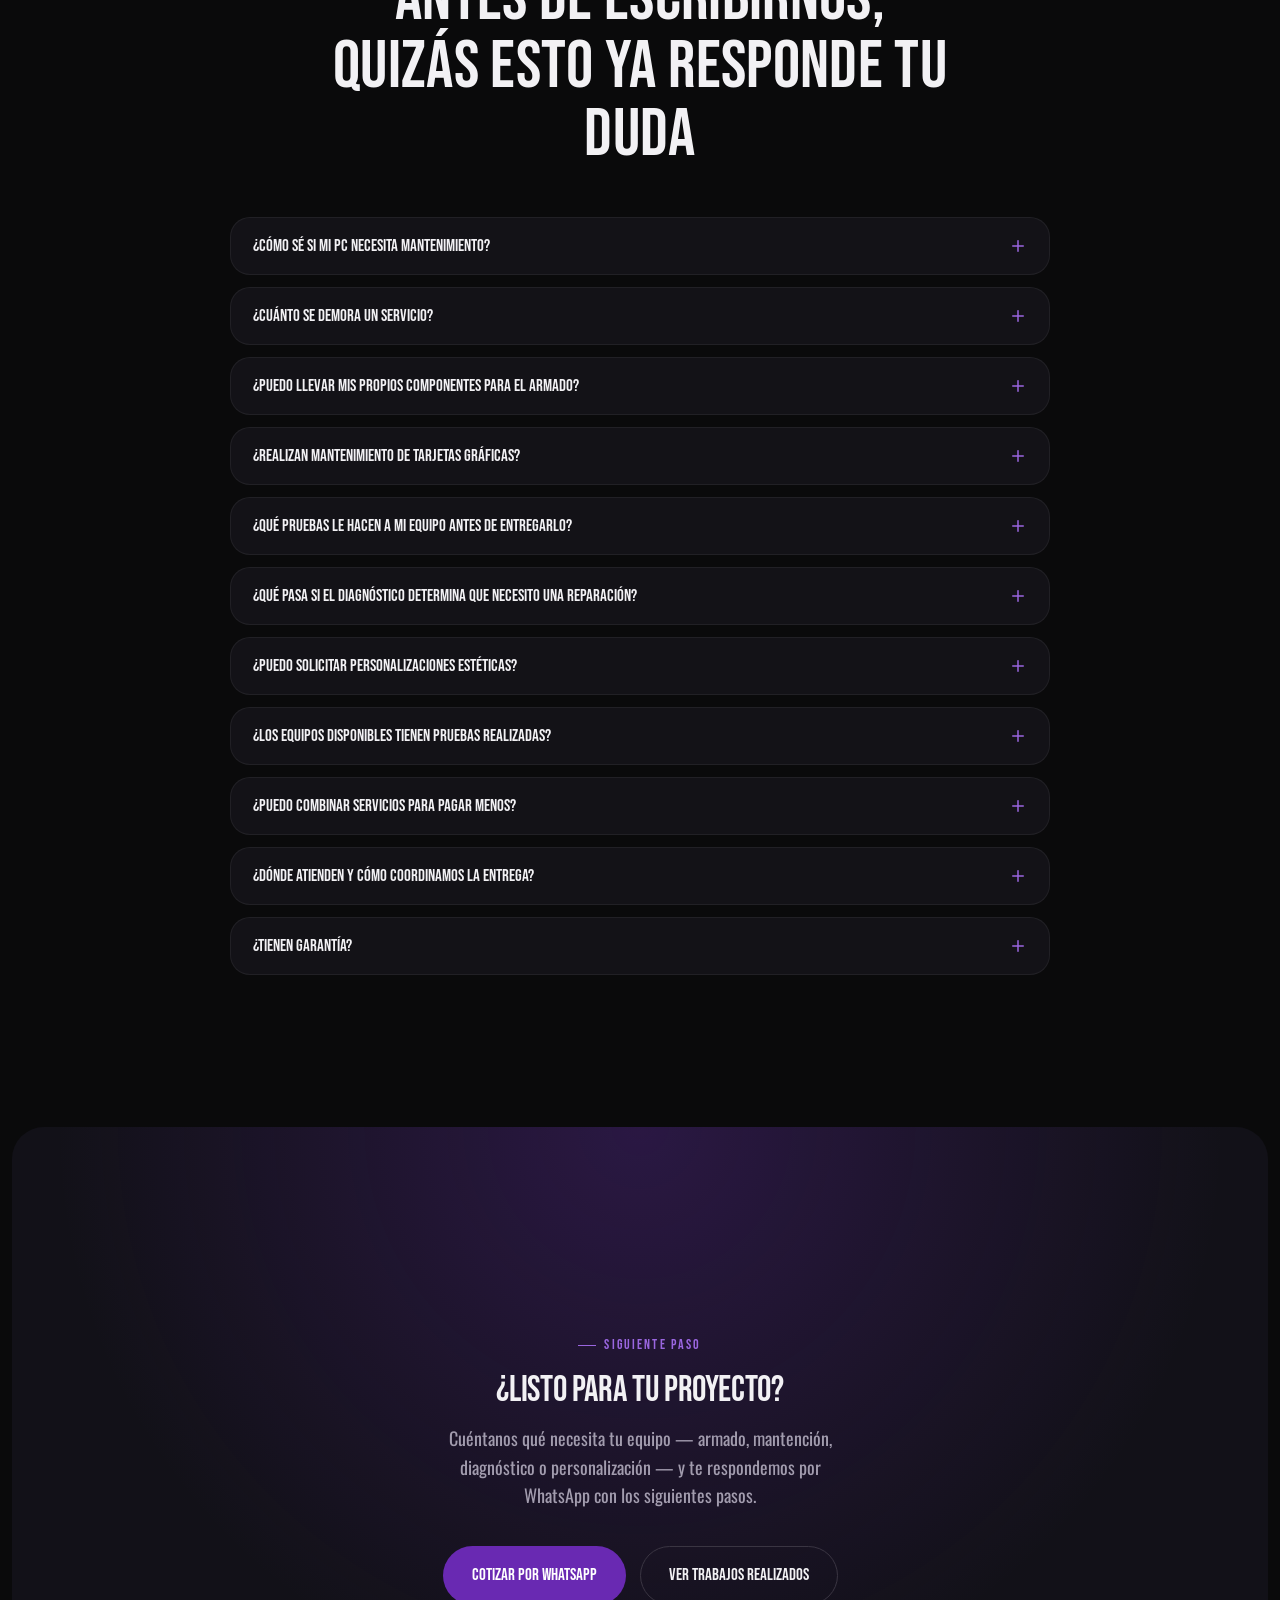
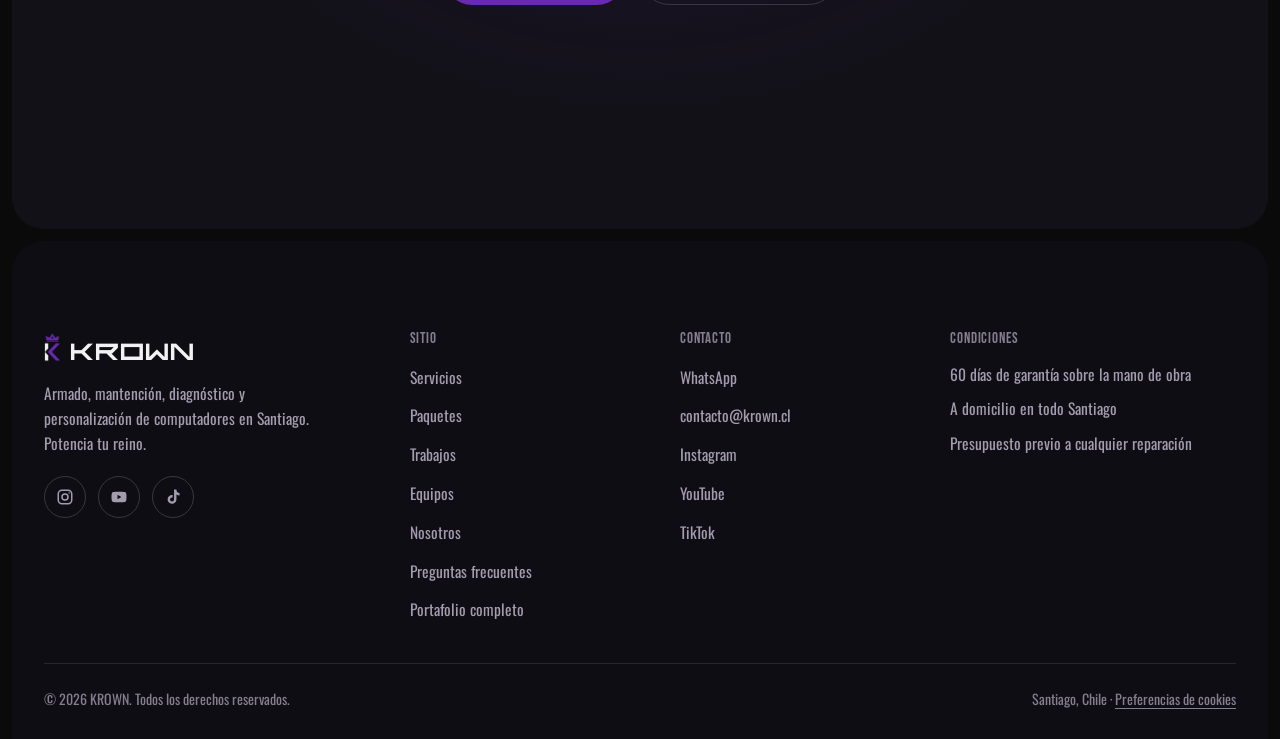
==== commit 1bf9658a: "Add files via upload" ====
--- a/index.html
+++ b/index.html
@@ -9,7 +9,14 @@
 <meta property="og:type" content="website" />
 <meta property="og:title" content="KROWN — Potencia tu reino" />
 <meta property="og:description" content="Armado, mantención, diagnóstico y personalización de PC en Santiago. Equipos probados antes de entregarlos." />
-<meta property="og:image" content="assets/logo/krown-lockup-dark.png" />
+<meta property="og:image" content="https://krown.cl/assets/logo/krown-lockup-dark.png" />
+<meta property="og:image:width" content="2000" />
+<meta property="og:image:height" content="1055" />
+<meta property="og:url" content="https://krown.cl/" />
+<meta property="og:site_name" content="Krown" />
+<meta property="og:locale" content="es_CL" />
+<meta name="twitter:card" content="summary_large_image" />
+<link rel="canonical" href="https://krown.cl/" />
 
 <link rel="icon" type="image/x-icon" href="favicon.ico" />
 <link rel="icon" type="image/png" sizes="32x32" href="favicon-32x32.png" />
@@ -17,14 +24,62 @@
 <link rel="apple-touch-icon" sizes="180x180" href="apple-touch-icon.png" />
 <link rel="manifest" href="site.webmanifest" />
 
+<link rel="preload" href="assets/fonts/Oswald-Regular.woff" as="font" type="font/woff" crossorigin />
+<link rel="preload" href="assets/fonts/BebasNeue-Regular.woff" as="font" type="font/woff" crossorigin />
+<link rel="preload" href="assets/fonts/Technos.woff" as="font" type="font/woff" crossorigin />
 <link rel="stylesheet" href="css/styles.css" />
+<script type="application/ld+json">
+{
+  "@context": "https://schema.org",
+  "@type": "LocalBusiness",
+  "@id": "https://krown.cl/#negocio",
+  "name": "Krown",
+  "legalName": "Krown SpA",
+  "url": "https://krown.cl/",
+  "logo": "https://krown.cl/android-chrome-512x512.png",
+  "image": "https://krown.cl/assets/logo/krown-lockup-dark.png",
+  "description": "Taller técnico de armado, mantención, diagnóstico, instalación de Windows y personalización de computadores en Santiago, Chile. Servicio a domicilio en todo Santiago; la personalización se hace en taller.",
+  "telephone": "+56957374233",
+  "email": "contacto@krown.cl",
+  "areaServed": {
+    "@type": "City",
+    "name": "Santiago",
+    "containedInPlace": {
+      "@type": "Country",
+      "name": "Chile"
+    }
+  },
+  "serviceType": [
+    "Armado de PC",
+    "Mantención de PC",
+    "Diagnóstico de problemas",
+    "Instalación y optimización de Windows",
+    "Instalación de componentes",
+    "Personalización estética de gabinetes"
+  ],
+  "sameAs": [
+    "https://www.instagram.com/krown.cl/",
+    "https://www.youtube.com/@krown-cl",
+    "https://www.tiktok.com/@krown_cl"
+  ]
+}
+</script>
 </head>
-<body>
+<body class="has-bar">
 
 <a href="#main" class="skip-link">Saltar al contenido</a>
 
 <!-- ============ HEADER ============ -->
 <header class="site-header">
+  <div class="announce">
+    <div class="announce-social"><a href="#" data-social="instagram" target="_blank" rel="noopener" aria-label="Instagram de KROWN" hidden><svg viewBox="0 0 24 24" fill="none" stroke="currentColor" stroke-width="2" stroke-linecap="round" stroke-linejoin="round" aria-hidden="true"><rect x="3" y="3" width="18" height="18" rx="5"/><circle cx="12" cy="12" r="4"/><circle cx="17.5" cy="6.5" r="1" fill="currentColor" stroke="none"/></svg></a><a href="#" data-social="youtube" target="_blank" rel="noopener" aria-label="YouTube de KROWN" hidden><svg viewBox="0 0 24 24" fill="currentColor" aria-hidden="true"><path d="M21.6 7.2a2.5 2.5 0 0 0-1.8-1.8C18.2 5 12 5 12 5s-6.2 0-7.8.4A2.5 2.5 0 0 0 2.4 7.2C2 8.8 2 12 2 12s0 3.2.4 4.8a2.5 2.5 0 0 0 1.8 1.8C5.8 19 12 19 12 19s6.2 0 7.8-.4a2.5 2.5 0 0 0 1.8-1.8c.4-1.6.4-4.8.4-4.8s0-3.2-.4-4.8zM10 15V9l5.2 3z"/></svg></a><a href="#" data-social="tiktok" target="_blank" rel="noopener" aria-label="TikTok de KROWN" hidden><svg viewBox="0 0 24 24" fill="currentColor" aria-hidden="true"><path d="M16.6 2h-3.2v13.2a2.7 2.7 0 1 1-2.7-2.7c.3 0 .6 0 .8.1V9.3a5.9 5.9 0 1 0 5.1 5.9V8.6a7.1 7.1 0 0 0 4.1 1.3V6.7a4.2 4.2 0 0 1-4.1-4.7z"/></svg></a></div>
+    <div class="announce-msg">
+      <span><strong>60 días de garantía</strong> en mano de obra</span>
+      <span class="announce-sep" aria-hidden="true">·</span>
+      <span>Atención en todo Santiago</span>
+    </div>
+    <a href="#" class="announce-cta" data-wa="cotizarGeneral">Cotiza por WhatsApp →</a>
+  </div>
   <div class="container">
     <a href="#inicio" class="logo">
       <img src="assets/logo/krown-icon.png" alt="" class="logo-icon" width="24" height="42" />
@@ -75,6 +130,17 @@
   <!-- ============ HERO ============ -->
   <section class="hero" id="inicio">
     <div class="bg-grid" aria-hidden="true"></div>
+    <div class="hero-media">
+      <video autoplay muted loop playsinline poster="assets/video/hero-poster.jpg?v=3">
+        <source src="assets/video/hero-loop.mp4?v=3" type="video/mp4" />
+      </video>
+      <span class="hero-media-tag"><span class="dot"></span> Trabajos reales de KROWN</span>
+    </div>
+    <div class="hero-hud hud-frame" aria-hidden="true"></div>
+    <button type="button" class="hero-pause" aria-label="Pausar video" aria-pressed="false">
+      <svg class="i-pause" viewBox="0 0 24 24" fill="currentColor" aria-hidden="true"><rect x="6" y="5" width="4" height="14" rx="1"/><rect x="14" y="5" width="4" height="14" rx="1"/></svg>
+      <svg class="i-play" viewBox="0 0 24 24" fill="currentColor" aria-hidden="true"><path d="M8 5v14l11-7z"/></svg>
+    </button>
     <div class="container">
       <div class="hero-copy">
         <span class="eyebrow">Servicio técnico especializado · Santiago</span>
@@ -96,12 +162,6 @@
         </div>
       </div>
 
-      <div class="hero-media hud-frame reveal">
-        <video autoplay muted loop playsinline poster="assets/video/hero-poster.jpg?v=2">
-          <source src="assets/video/hero-loop.mp4?v=2" type="video/mp4" />
-        </video>
-        <span class="hero-media-tag"><span class="dot"></span> Trabajos reales de KROWN</span>
-      </div>
     </div>
   </section>
 
@@ -327,6 +387,13 @@
   </section>
 
   <!-- ============ EQUIPOS ============ -->
+  <!-- ============ LEMA ============ -->
+  <section class="statement" aria-label="Lema de KROWN">
+    <div class="container">
+      <p class="statement-text reveal">Del proyecto que tienes en mente al <span>equipo funcionando</span> en tu escritorio.</p>
+    </div>
+  </section>
+
   <section id="equipos">
     <div class="container">
       <div class="section-head section-head--center">
@@ -461,15 +528,18 @@
           <span class="logo-text">KROWN</span>
         </div>
         <p>Armado, mantención, diagnóstico y personalización de computadores en Santiago. Potencia tu reino.</p>
+        <div class="footer-social"><a href="#" data-social="instagram" target="_blank" rel="noopener" aria-label="Instagram de KROWN" hidden><svg viewBox="0 0 24 24" fill="none" stroke="currentColor" stroke-width="2" stroke-linecap="round" stroke-linejoin="round" aria-hidden="true"><rect x="3" y="3" width="18" height="18" rx="5"/><circle cx="12" cy="12" r="4"/><circle cx="17.5" cy="6.5" r="1" fill="currentColor" stroke="none"/></svg></a><a href="#" data-social="youtube" target="_blank" rel="noopener" aria-label="YouTube de KROWN" hidden><svg viewBox="0 0 24 24" fill="currentColor" aria-hidden="true"><path d="M21.6 7.2a2.5 2.5 0 0 0-1.8-1.8C18.2 5 12 5 12 5s-6.2 0-7.8.4A2.5 2.5 0 0 0 2.4 7.2C2 8.8 2 12 2 12s0 3.2.4 4.8a2.5 2.5 0 0 0 1.8 1.8C5.8 19 12 19 12 19s6.2 0 7.8-.4a2.5 2.5 0 0 0 1.8-1.8c.4-1.6.4-4.8.4-4.8s0-3.2-.4-4.8zM10 15V9l5.2 3z"/></svg></a><a href="#" data-social="tiktok" target="_blank" rel="noopener" aria-label="TikTok de KROWN" hidden><svg viewBox="0 0 24 24" fill="currentColor" aria-hidden="true"><path d="M16.6 2h-3.2v13.2a2.7 2.7 0 1 1-2.7-2.7c.3 0 .6 0 .8.1V9.3a5.9 5.9 0 1 0 5.1 5.9V8.6a7.1 7.1 0 0 0 4.1 1.3V6.7a4.2 4.2 0 0 1-4.1-4.7z"/></svg></a></div>
       </div>
 
       <div class="footer-col">
         <h4>Sitio</h4>
         <ul>
           <li><a href="#servicios">Servicios</a></li>
+          <li><a href="#paquetes">Paquetes</a></li>
           <li><a href="#trabajos">Trabajos</a></li>
           <li><a href="#equipos">Equipos</a></li>
           <li><a href="#nosotros">Nosotros</a></li>
+          <li><a href="#faq">Preguntas frecuentes</a></li>
           <li><a href="trabajos.html">Portafolio completo</a></li>
         </ul>
       </div>
@@ -482,6 +552,15 @@
           <li id="footer-ig-item" style="display:none;"><a href="#" id="footer-ig" target="_blank" rel="noopener">Instagram</a></li>
           <li id="footer-yt-item" style="display:none;"><a href="#" id="footer-yt" target="_blank" rel="noopener">YouTube</a></li>
           <li id="footer-tt-item" style="display:none;"><a href="#" id="footer-tt" target="_blank" rel="noopener">TikTok</a></li>
+        </ul>
+      </div>
+
+      <div class="footer-col">
+        <h4>Condiciones</h4>
+        <ul class="footer-notes">
+          <li>60 días de garantía sobre la mano de obra</li>
+          <li>A domicilio en todo Santiago</li>
+          <li>Presupuesto previo a cualquier reparación</li>
         </ul>
       </div>
     </div>
--- a/css/styles.css
+++ b/css/styles.css
@@ -13,7 +13,7 @@
    assets/fonts/*-OFL.txt. */
 @font-face {
   font-family: "Technos";
-  src: url("../assets/fonts/Technos.otf") format("opentype");
+  src: url("../assets/fonts/Technos.woff") format("woff");
   font-weight: 400;
   font-style: normal;
   font-display: swap;
@@ -21,7 +21,7 @@
 
 @font-face {
   font-family: "Bebas Neue";
-  src: url("../assets/fonts/BebasNeue-Regular.ttf") format("truetype");
+  src: url("../assets/fonts/BebasNeue-Regular.woff") format("woff");
   font-weight: 400;
   font-style: normal;
   font-display: swap;
@@ -29,7 +29,7 @@
 
 @font-face {
   font-family: "Oswald";
-  src: url("../assets/fonts/Oswald-Light.ttf") format("truetype");
+  src: url("../assets/fonts/Oswald-Light.woff") format("woff");
   font-weight: 300;
   font-style: normal;
   font-display: swap;
@@ -37,7 +37,7 @@
 
 @font-face {
   font-family: "Oswald";
-  src: url("../assets/fonts/Oswald-Regular.ttf") format("truetype");
+  src: url("../assets/fonts/Oswald-Regular.woff") format("woff");
   font-weight: 400;
   font-style: normal;
   font-display: swap;
@@ -45,7 +45,7 @@
 
 @font-face {
   font-family: "Oswald";
-  src: url("../assets/fonts/Oswald-Medium.ttf") format("truetype");
+  src: url("../assets/fonts/Oswald-Medium.woff") format("woff");
   font-weight: 500;
   font-style: normal;
   font-display: swap;
@@ -53,7 +53,7 @@
 
 @font-face {
   font-family: "Oswald";
-  src: url("../assets/fonts/Oswald-SemiBold.ttf") format("truetype");
+  src: url("../assets/fonts/Oswald-SemiBold.woff") format("woff");
   font-weight: 600;
   font-style: normal;
   font-display: swap;
@@ -61,7 +61,7 @@
 
 @font-face {
   font-family: "Oswald";
-  src: url("../assets/fonts/Oswald-Bold.ttf") format("truetype");
+  src: url("../assets/fonts/Oswald-Bold.woff") format("woff");
   font-weight: 700;
   font-style: normal;
   font-display: swap;
@@ -2265,3 +2265,231 @@
   cursor: pointer;
 }
 .footer-cookie-link:hover { color: var(--text); }
+
+/* =====================================================================
+   REFRESH v1 (muestra): barra de anuncio, hero a pantalla completa,
+   Servicios y Trabajos con más aire. Todo está aislado en este bloque:
+   para volver al diseño anterior basta borrarlo (y el HTML de .announce
+   / .hero-hud, que quedan inertes).
+   ===================================================================== */
+body.has-bar { --bar-h: 38px; }
+
+.announce {
+  height: var(--bar-h, 0);
+  display: flex; align-items: center; justify-content: center; gap: 12px;
+  background: #160d26;
+  border-bottom: 1px solid rgba(154, 102, 224, 0.18);
+  font-family: var(--font-display);
+  font-size: 13px; letter-spacing: 0.12em; text-transform: uppercase;
+  color: var(--text-muted); white-space: nowrap; overflow: hidden;
+  padding: 0 16px;
+}
+.announce strong { color: var(--text); font-weight: 600; }
+.announce a { color: var(--purple-light); font-weight: 600; }
+.announce a:hover { color: #fff; }
+.announce-sep { opacity: 0.4; }
+@media (max-width: 720px) {
+  .announce span:not(:first-child), .announce-sep { display: none; }
+  .announce { gap: 14px; }
+  .announce span:first-child + .announce-sep + span + .announce-sep + a { display: inline; }
+  .announce a { display: inline; }
+  .announce span:first-child::after { content: " ·"; opacity: .4; }
+}
+.site-header.is-scrolled { border-bottom-color: transparent; }
+body.has-bar .nav-mobile { top: calc(76px + var(--bar-h)); }
+
+/* Hero a pantalla completa */
+body.has-bar .hero {
+  min-height: 100svh;
+  display: flex; align-items: center;
+  padding-top: calc(76px + var(--bar-h) + 40px);
+  padding-bottom: 72px;
+  isolation: isolate;
+}
+body.has-bar .hero > .container { display: block; width: 100%; }
+body.has-bar .hero-media {
+  position: absolute; inset: 0 0 0 auto;
+  width: min(68%, 980px); max-width: none; aspect-ratio: auto;
+  margin: 0; border: 0; border-radius: 0; background: transparent;
+  z-index: 0;
+  -webkit-mask-image: linear-gradient(to right, transparent 0%, #000 55%);
+          mask-image: linear-gradient(to right, transparent 0%, #000 55%);
+}
+body.has-bar .hero-media::after {
+  background: linear-gradient(180deg, rgba(10,10,11,.35) 0%, rgba(10,10,11,0) 30%, rgba(10,10,11,.7) 100%);
+}
+body.has-bar .hero-media video { opacity: 0.85; }
+body.has-bar .hero-media-tag { left: auto; right: 32px; bottom: 32px; }
+body.has-bar .hero-copy { max-width: 640px; }
+body.has-bar .hero h1 { font-size: clamp(52px, 12.5vw, 132px); line-height: .9; letter-spacing: 0.01em; margin-bottom: 14px; }
+body.has-bar .hero .slogan { font-size: clamp(24px, 3.4vw, 40px); letter-spacing: .02em; margin-bottom: 26px; }
+body.has-bar .hero p.lead { font-size: clamp(17px, 1.6vw, 20px); max-width: 44ch; }
+body.has-bar .hero-ctas { margin: 36px 0 28px; }
+body.has-bar .hero .btn { padding: 17px 32px; border-radius: 999px; }
+body.has-bar .bg-grid { opacity: .6; }
+
+/* Marco HUD: solo como acento del hero (esquinas de pantalla) */
+.hero-hud {
+  position: absolute; z-index: 1; pointer-events: none;
+  inset: calc(76px + var(--bar-h, 0px) + 18px) 24px 24px 24px;
+}
+@media (max-width: 720px) { .hero-hud { inset: calc(76px + var(--bar-h, 0px) + 10px) 12px 12px 12px; } }
+
+@media (max-width: 959px) {
+  body.has-bar .hero-media { width: 100%; opacity: .4; -webkit-mask-image: linear-gradient(to bottom, #000 40%, transparent 100%); mask-image: linear-gradient(to bottom, #000 40%, transparent 100%); }
+  body.has-bar .hero-media-tag { display: none; }
+}
+
+/* Encabezados de sección más grandes y con aire */
+#servicios, #trabajos { padding: clamp(96px, 14vw, 200px) 0; }
+#servicios .section-head, #trabajos .section-head { max-width: 760px; margin-bottom: clamp(48px, 7vw, 88px); }
+#servicios .section-head h2, #trabajos .section-head h2 {
+  font-family: var(--font-display); font-weight: 400;
+  font-size: clamp(38px, 6vw, 72px); line-height: 1; letter-spacing: .005em; text-transform: uppercase;
+}
+#servicios .section-head p, #trabajos .section-head p { font-size: 18px; max-width: 56ch; margin-inline: auto; }
+
+/* Servicios: tarjetas sin marco duro, fondo suave */
+#servicios .card, #servicios .servicio-card {
+  background: linear-gradient(180deg, #17141e 0%, #111015 100%);
+  border-color: rgba(255,255,255,.05);
+  border-radius: 20px; padding: 32px;
+}
+#servicios .servicio-card:hover { border-color: rgba(154,102,224,.4); transform: translateY(-4px); }
+#servicios .confianza-strip li { border-color: transparent; background: rgba(255,255,255,.03); border-radius: 16px; }
+
+/* Trabajos: más separación y bordes redondeados grandes */
+#trabajos .trabajos-list { display: grid; gap: clamp(72px, 10vw, 150px); }
+#trabajos .trabajo-card { gap: clamp(24px, 4vw, 64px); }
+#trabajos .ba-slider { border-radius: 24px; }
+#trabajos .trabajo-info h3 { font-size: clamp(26px, 3vw, 38px); font-family: var(--font-display); font-weight: 500; }
+#trabajos .trabajo-info p { font-size: 18px; }
+
+/* =====================================================================
+   REFRESH v2: estructura inspirada en referencia clara, sobre base oscura.
+   Barra con redes, hero como tarjeta redondeada, secciones en "capas",
+   lema, footer completo. (Aislado: se revierte borrando v1 + v2.)
+   ===================================================================== */
+
+/* Barra superior: redes | mensaje | enlace */
+.announce { display: grid; grid-template-columns: 1fr auto 1fr; gap: 16px; padding: 0 24px; }
+.announce-social { display: flex; gap: 14px; align-items: center; justify-self: start; }
+.announce-social a { color: var(--text-muted); display: inline-flex; transition: color var(--transition); }
+.announce-social a:hover { color: #fff; }
+.announce-social a[hidden] { display: none; }
+.announce-social svg { width: 17px; height: 17px; }
+.announce-msg { display: flex; gap: 12px; justify-self: center; }
+.announce-cta { justify-self: end; color: var(--purple-light); font-weight: 600; }
+.announce-cta:hover { color: #fff; }
+@media (max-width: 860px) {
+  .announce { grid-template-columns: 1fr auto; }
+  .announce-social { display: none; }
+  .announce-msg { justify-self: start; }
+  .announce-msg .announce-sep, .announce-msg span:not(:first-child) { display: none; }
+}
+@media (max-width: 400px) { .announce-msg { display: none; } .announce { grid-template-columns: 1fr; } .announce-cta { justify-self: center; } }
+
+/* Botones: píldora consistente */
+.btn { border-radius: 999px; }
+
+/* Hero como tarjeta redondeada */
+body.has-bar .hero {
+  margin: calc(76px + var(--bar-h) + 6px) 12px 0;
+  border-radius: 32px;
+  background: #0f0d14;
+  min-height: min(calc(100svh - 76px - var(--bar-h) - 24px), 800px);
+  padding: 72px 0;
+}
+body.has-bar .hero > .container { padding-left: clamp(24px, 5vw, 72px); padding-right: 24px; max-width: none; }
+body.has-bar .hero-media { width: min(62%, 900px); }
+.hero-hud { inset: 18px !important; }
+.hero-hud::before, .hero-hud::after { opacity: .6; }
+.hero-pause {
+  position: absolute; z-index: 3; right: 24px; bottom: 24px;
+  width: 44px; height: 44px; border-radius: 50%;
+  display: inline-flex; align-items: center; justify-content: center;
+  background: rgba(10,10,11,.55); color: #fff;
+  border: 1px solid var(--border-strong);
+  backdrop-filter: blur(6px); -webkit-backdrop-filter: blur(6px);
+  transition: background var(--transition), border-color var(--transition);
+}
+.hero-pause:hover { background: rgba(105,41,178,.7); border-color: var(--purple-light); }
+.hero-pause svg { width: 18px; height: 18px; }
+.hero-pause .i-play { display: none; }
+.hero-pause.is-paused .i-play { display: block; }
+.hero-pause.is-paused .i-pause { display: none; }
+body.has-bar .hero-media-tag { right: 84px; bottom: 30px; }
+@media (max-width: 959px) {
+  body.has-bar .hero { margin-inline: 8px; border-radius: 24px; padding: 56px 0; }
+  body.has-bar .hero > .container { padding-inline: 20px; }
+  .hero-pause { right: 16px; bottom: 16px; }
+}
+
+/* Secciones como capas: base oscura + paneles redondeados alternados */
+#paquetes, #proceso, #nosotros, #equipos, #contacto {
+  margin: 12px 12px; border-radius: 32px; border: 0;
+  background: #121118;
+}
+#equipos { background: #121118; }
+#proceso { background: transparent; }
+#nosotros { background: #121118; }
+#contacto { background: radial-gradient(circle at 50% 0%, rgba(105,41,178,.28), transparent 62%), #121118; }
+#contacto .cta-box { background: transparent; border: 0; }
+#contacto .cta-box::before, #contacto .cta-box::after { display: none; }
+#paquetes .paquete-card { background: #0d0c11; border-color: rgba(255,255,255,.05); border-radius: 20px; }
+@media (max-width: 720px) { #paquetes, #equipos, #nosotros, #contacto { margin-inline: 8px; border-radius: 24px; } }
+
+/* Encabezados y aire en todas las secciones */
+main .section-head h2 {
+  font-family: var(--font-display); font-weight: 400;
+  font-size: clamp(36px, 5.6vw, 68px); line-height: 1; text-transform: uppercase; letter-spacing: .005em;
+}
+#paquetes, #equipos, #proceso, #nosotros, #faq, #contacto { padding: clamp(80px, 11vw, 160px) 0; }
+.nosotros-media, .testing-media { border-radius: 24px; overflow: hidden; }
+.card, .equipo-card, .faq-item, .paquete-card { border-radius: 20px; }
+.faq-item { border-color: rgba(255,255,255,.06); }
+
+/* Lema entre secciones */
+.statement { padding: clamp(72px, 11vw, 150px) 0; }
+.statement-text {
+  font-family: var(--font-display); text-transform: uppercase; line-height: 1;
+  font-size: clamp(34px, 6.4vw, 88px); max-width: 18ch; margin: 0 auto; text-align: center;
+  color: var(--text); letter-spacing: .005em;
+}
+.statement-text span { color: var(--purple-light); }
+
+/* Footer completo: panel redondeado */
+.site-footer {
+  margin: 12px 12px 0; border: 0; border-radius: 32px 32px 0 0;
+  background: #0f0d14; padding: clamp(56px, 7vw, 96px) 0 28px;
+}
+.footer-cta {
+  display: flex; flex-wrap: wrap; align-items: center; justify-content: space-between; gap: 24px;
+  padding-bottom: 48px; margin-bottom: 48px; border-bottom: 1px solid var(--border);
+}
+.footer-cta h2 {
+  margin: 0; font-family: var(--font-display); font-weight: 400; text-transform: uppercase;
+  font-size: clamp(40px, 7vw, 96px); line-height: .95; color: var(--text);
+}
+@media (min-width: 720px) { .footer-grid { grid-template-columns: 1.4fr 1fr 1fr 1.2fr; } }
+.footer-social { display: flex; gap: 12px; margin-top: 20px; }
+.footer-social a {
+  width: 42px; height: 42px; border-radius: 50%; border: 1px solid var(--border-strong);
+  display: inline-flex; align-items: center; justify-content: center; color: var(--text-muted);
+  transition: color var(--transition), border-color var(--transition);
+}
+.footer-social a:hover { color: #fff; border-color: var(--purple-light); }
+.footer-social a[hidden] { display: none; }
+.footer-social svg { width: 18px; height: 18px; }
+.footer-notes li { font-size: 15.5px; color: var(--text-muted); }
+@media (max-width: 720px) { .site-footer { margin-inline: 8px; border-radius: 24px 24px 0 0; } }
+
+/* Ajustes v2.1 */
+body.has-bar .hero > .container { padding-left: max(24px, calc((100vw - 1240px) / 2 + 12px)); }
+.hero-pause { bottom: auto; top: 22px; right: 22px; }
+body.has-bar .hero-media-tag { bottom: auto; top: 30px; right: 78px; }
+@media (max-width: 959px) {
+  .hero-pause { top: 14px; right: 14px; }
+  body.has-bar .hero-media { opacity: .6; }
+  body.has-bar .hero > .container { padding-left: 20px; }
+}
